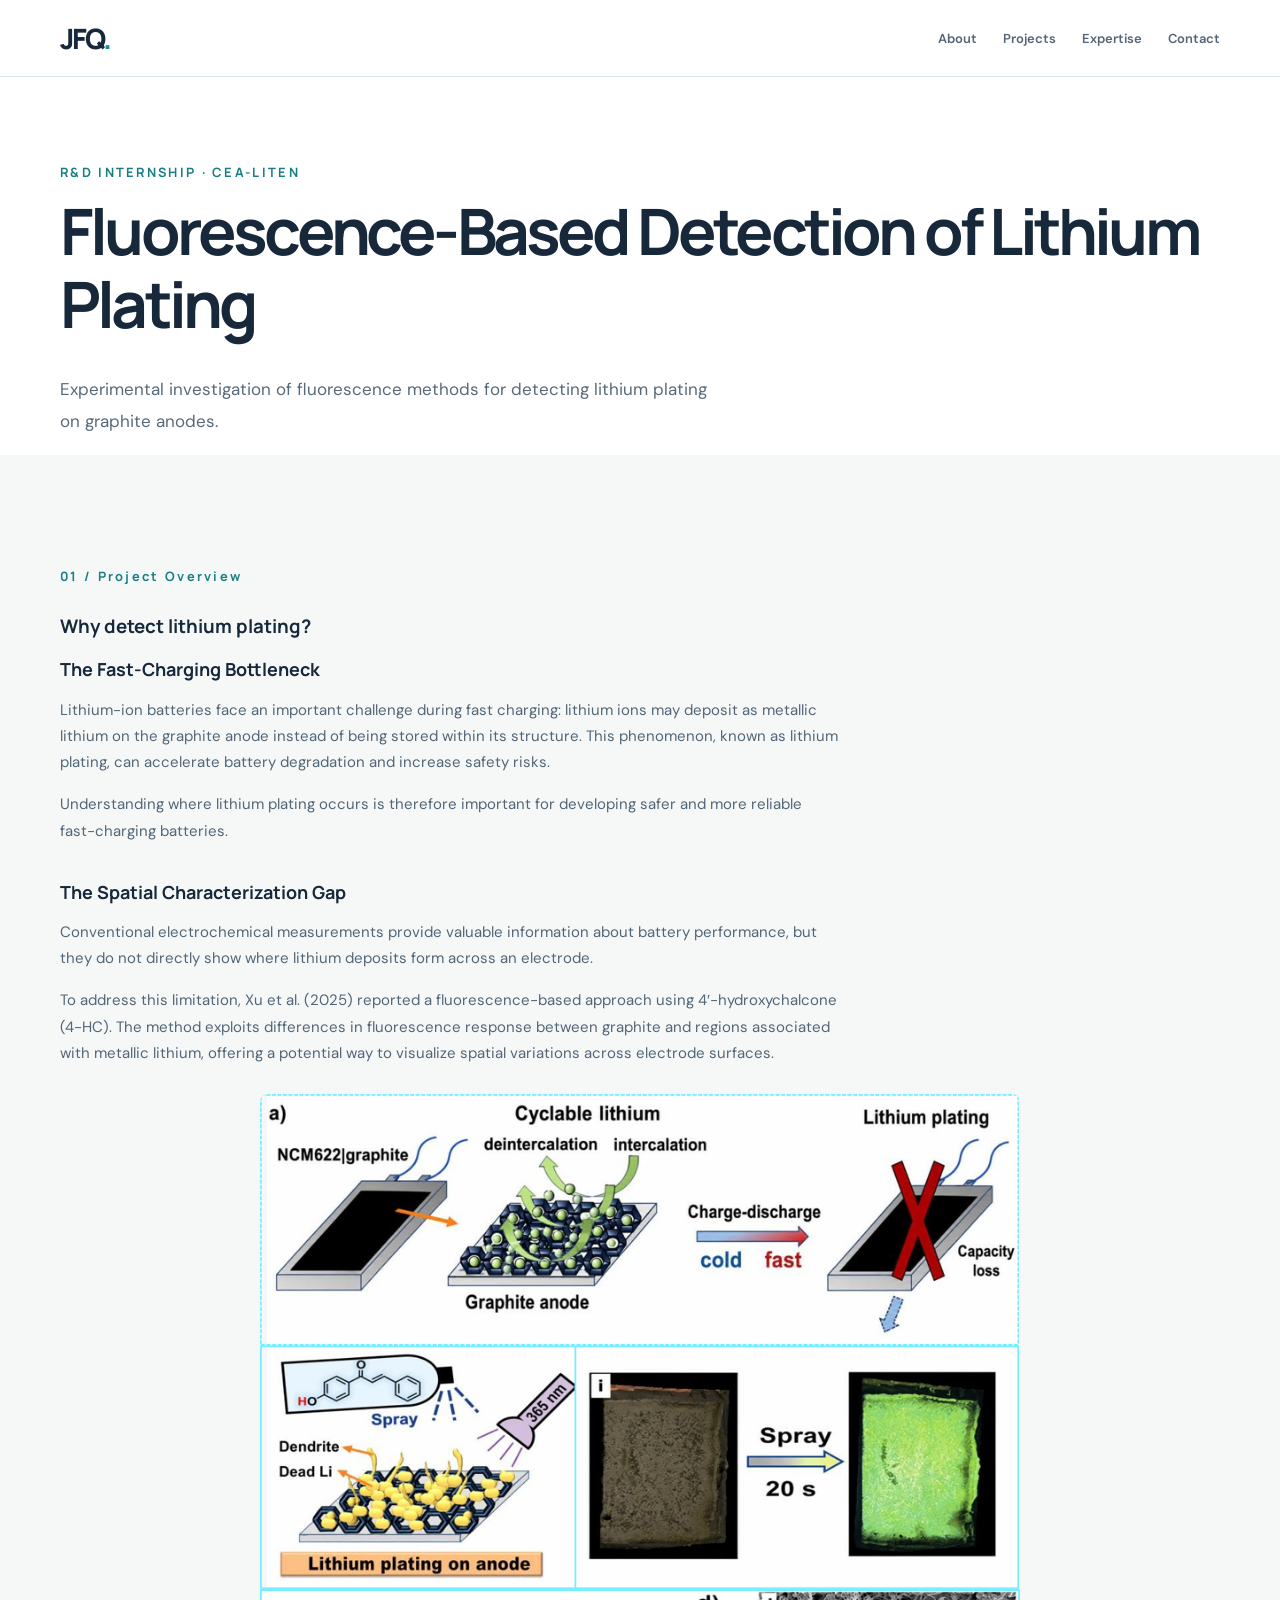
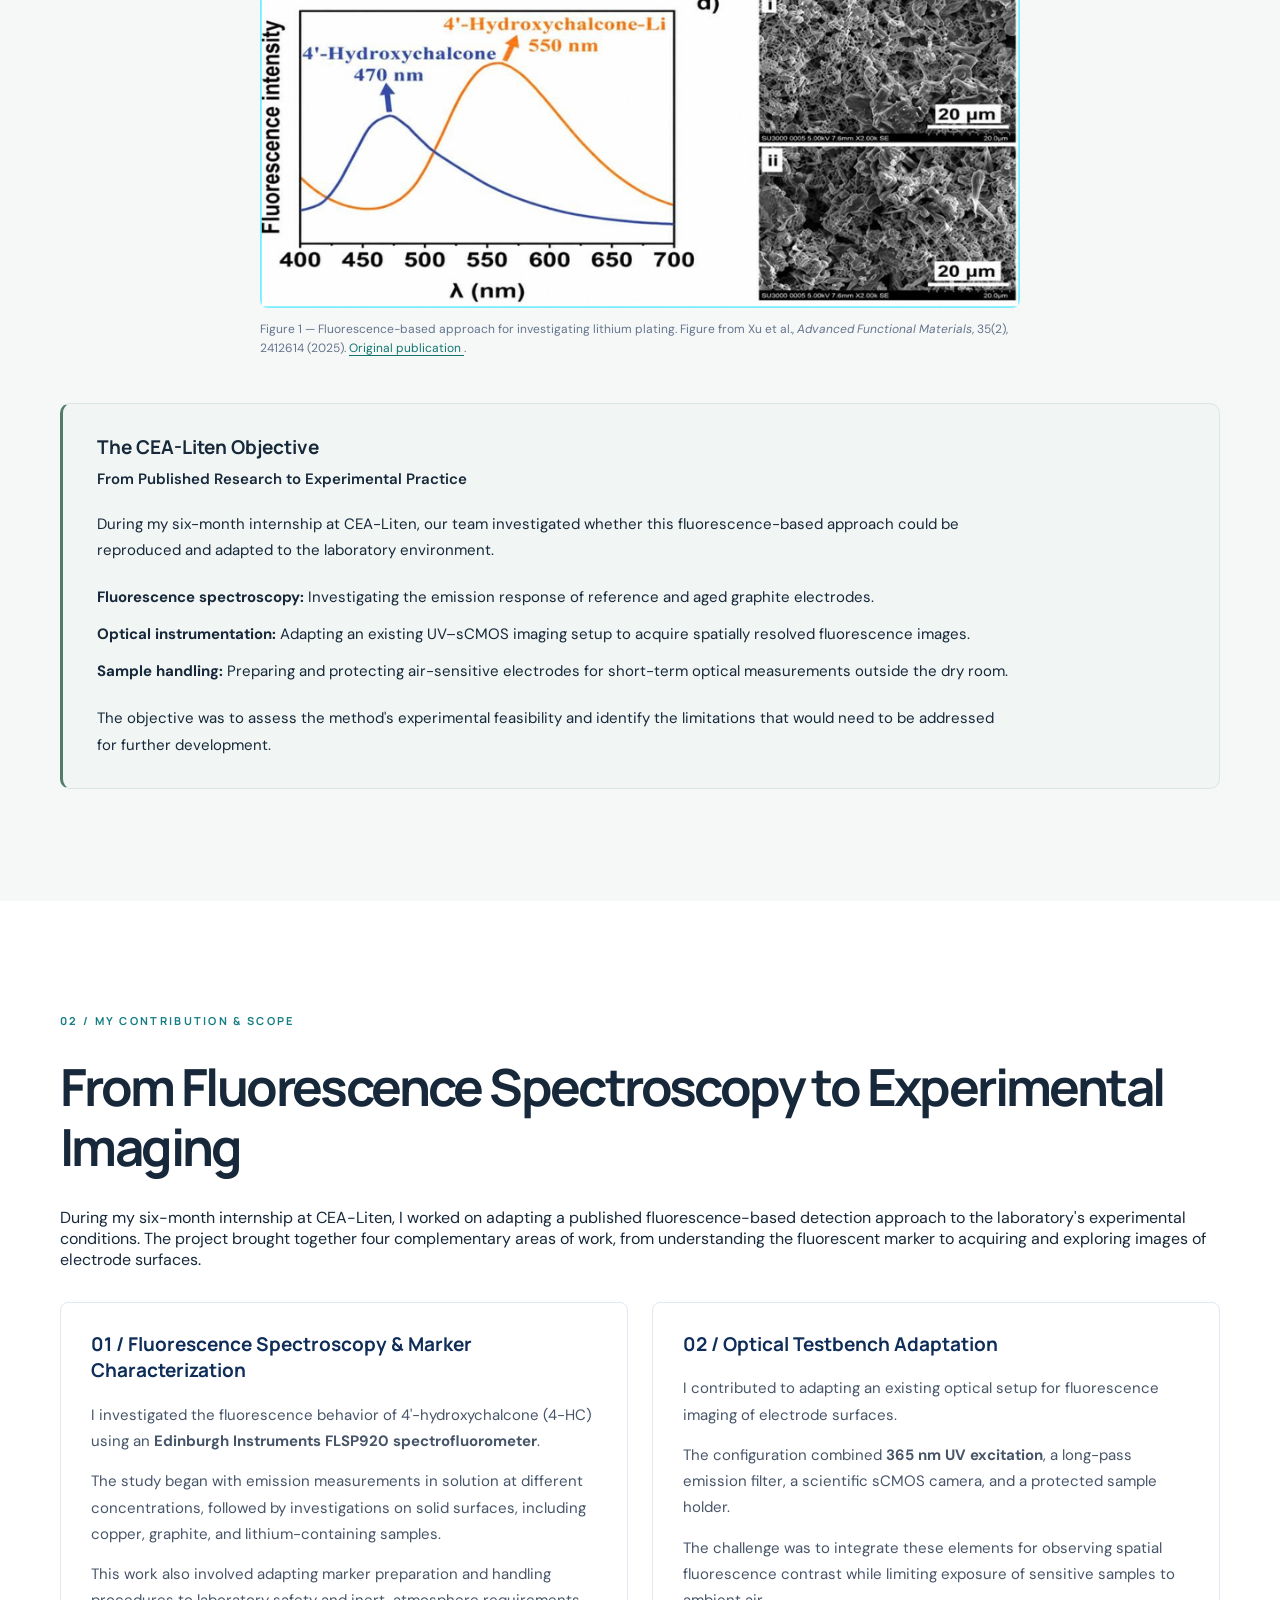
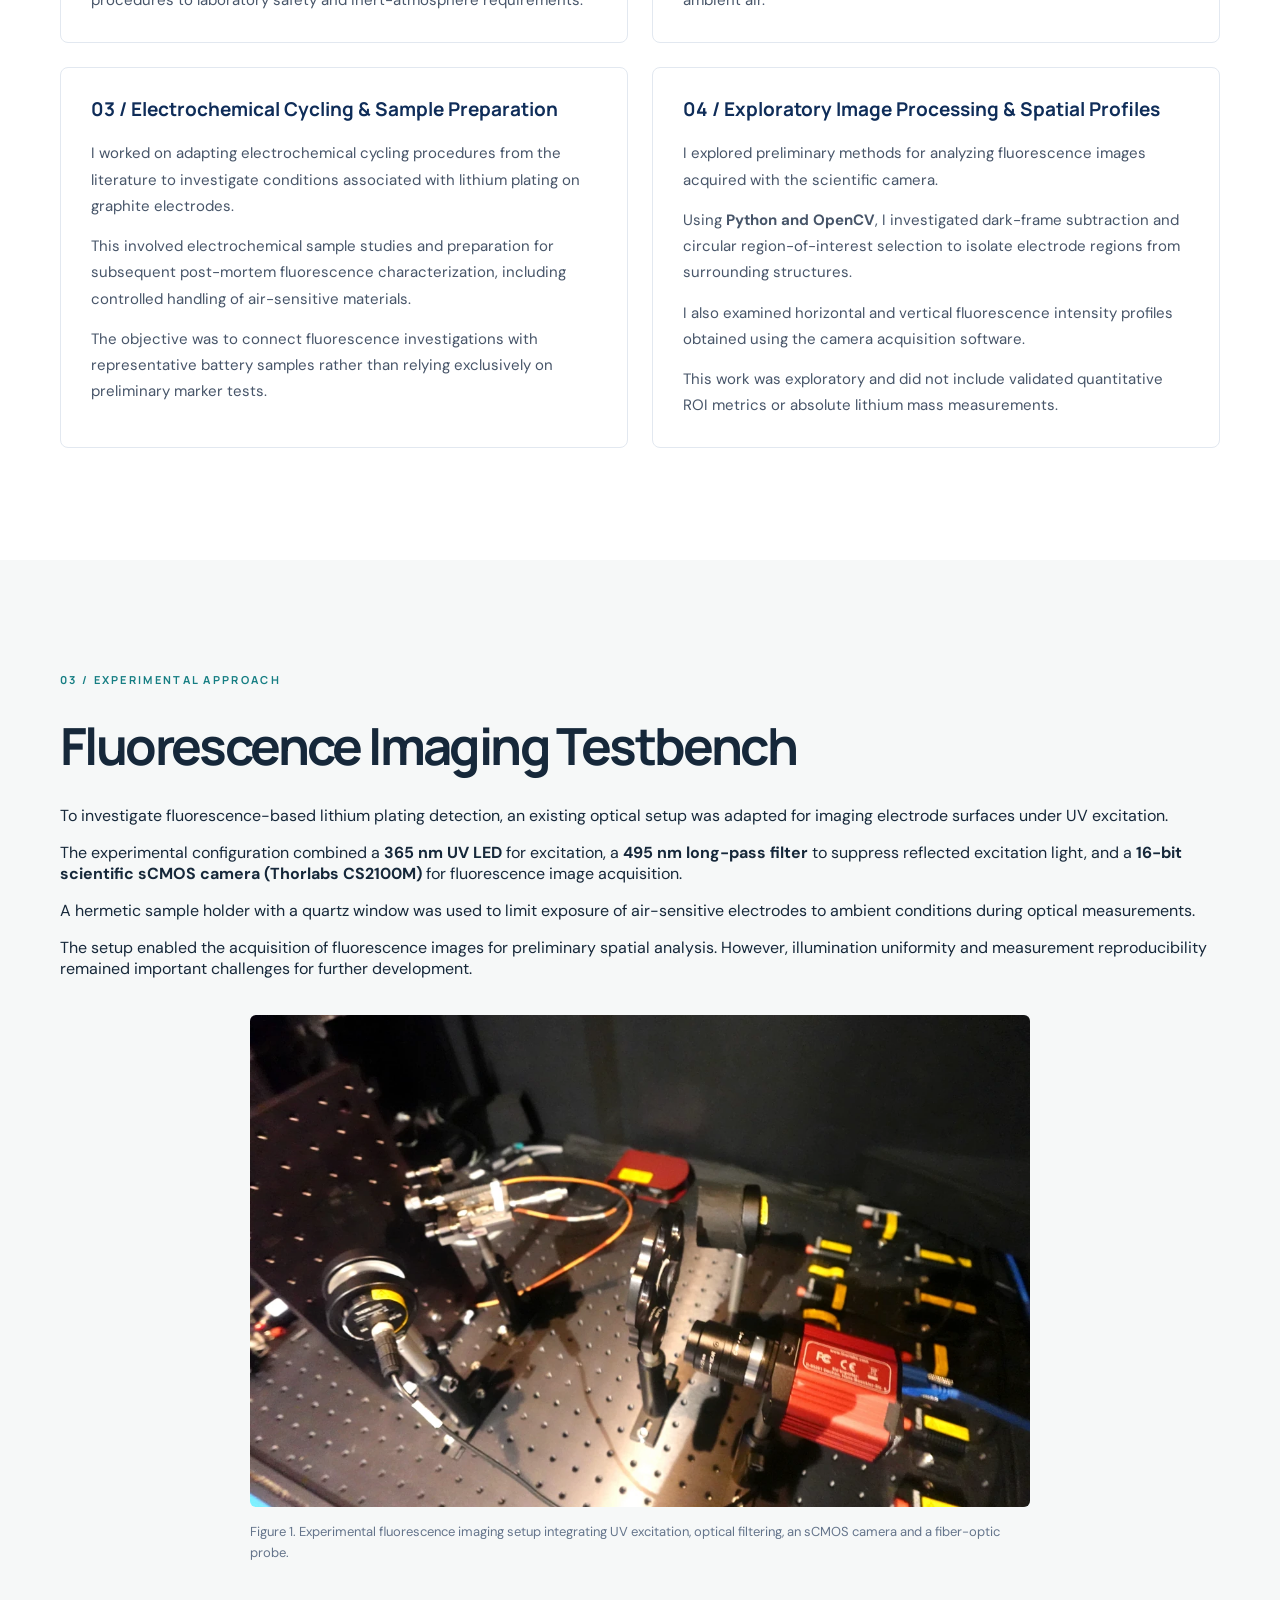
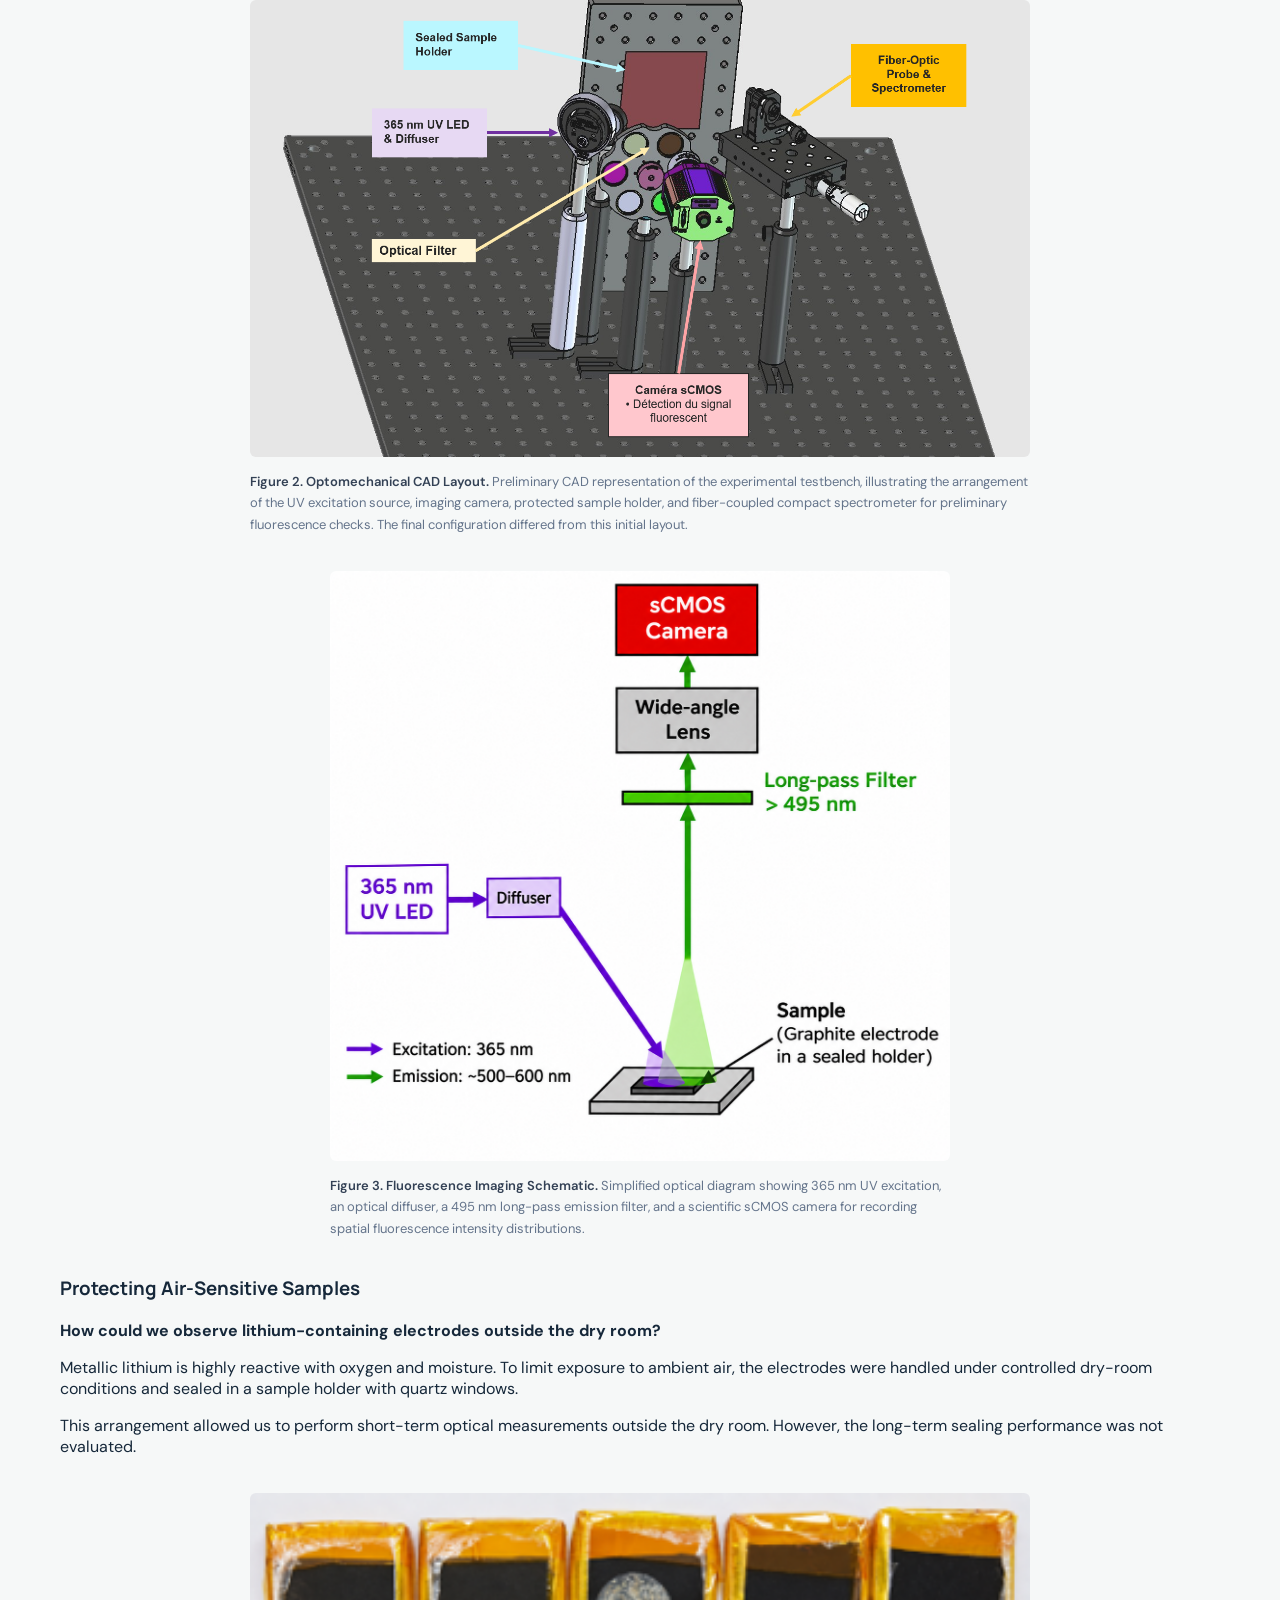
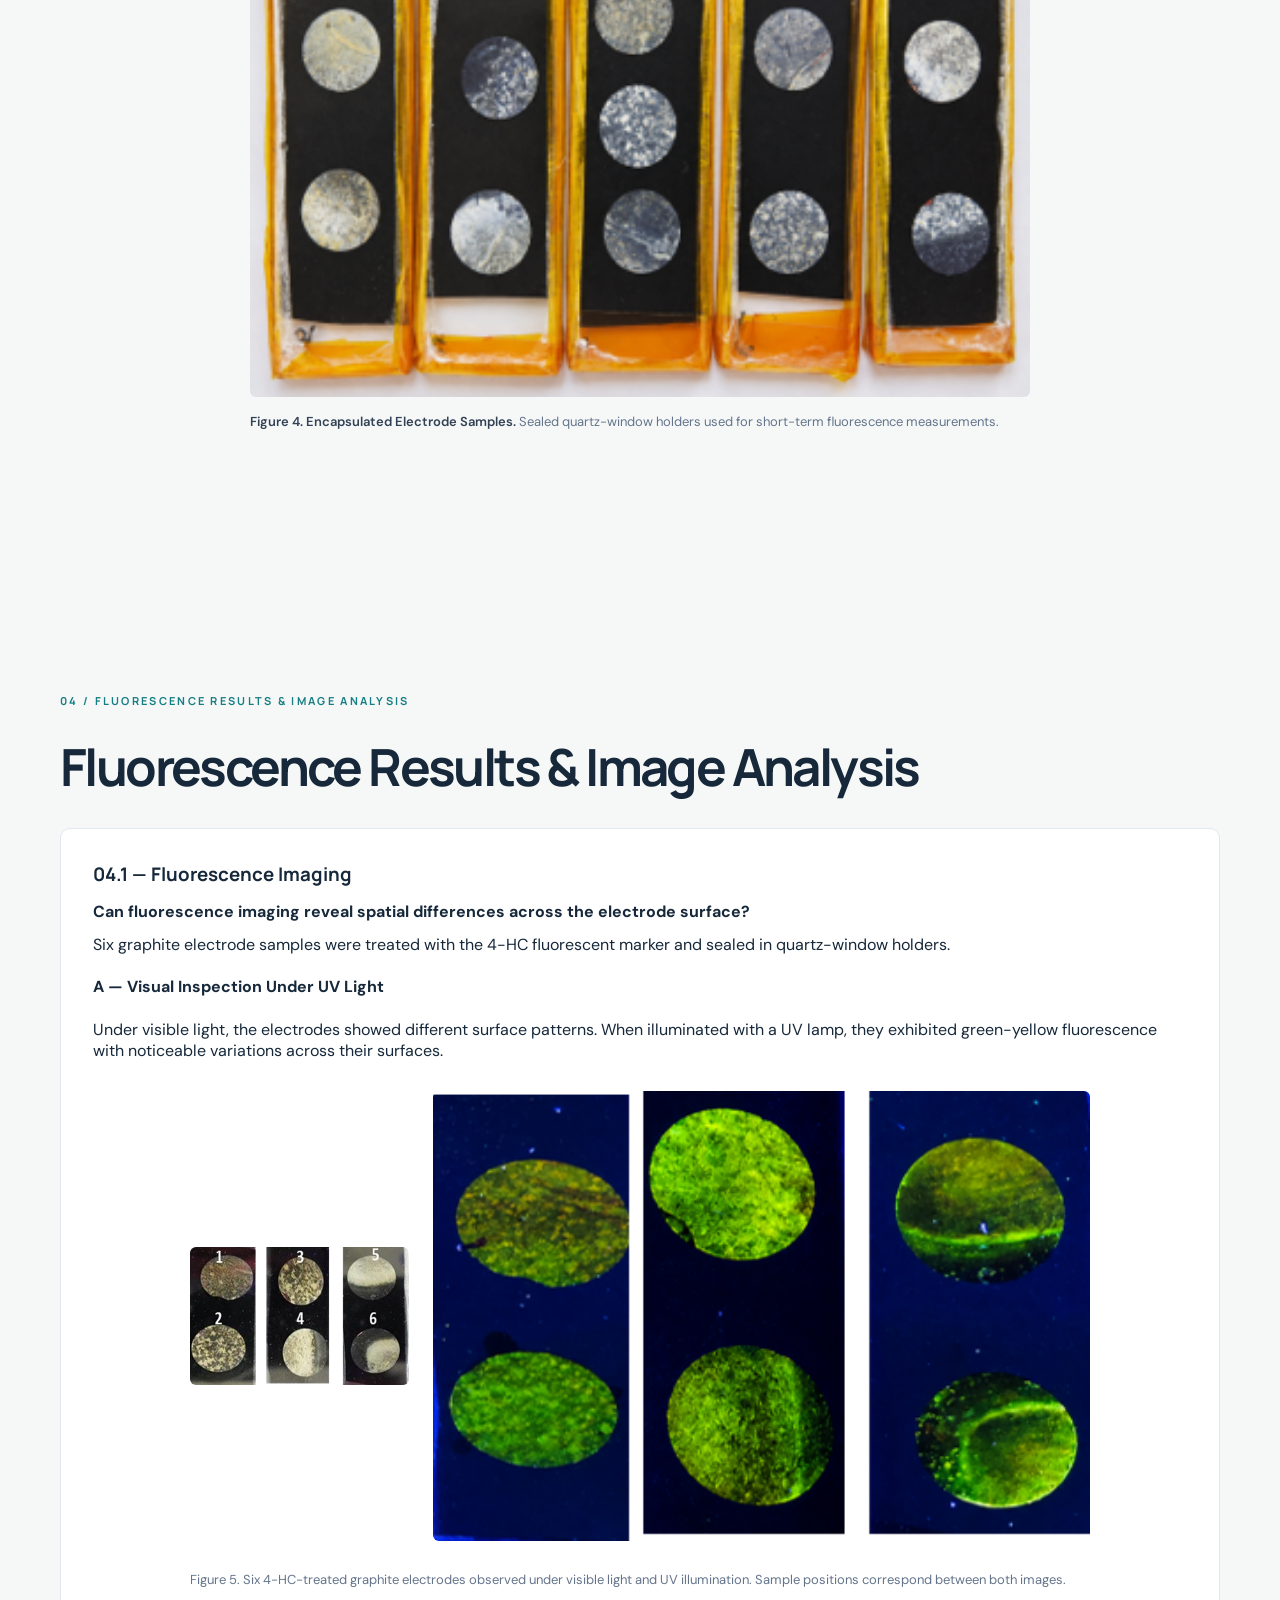
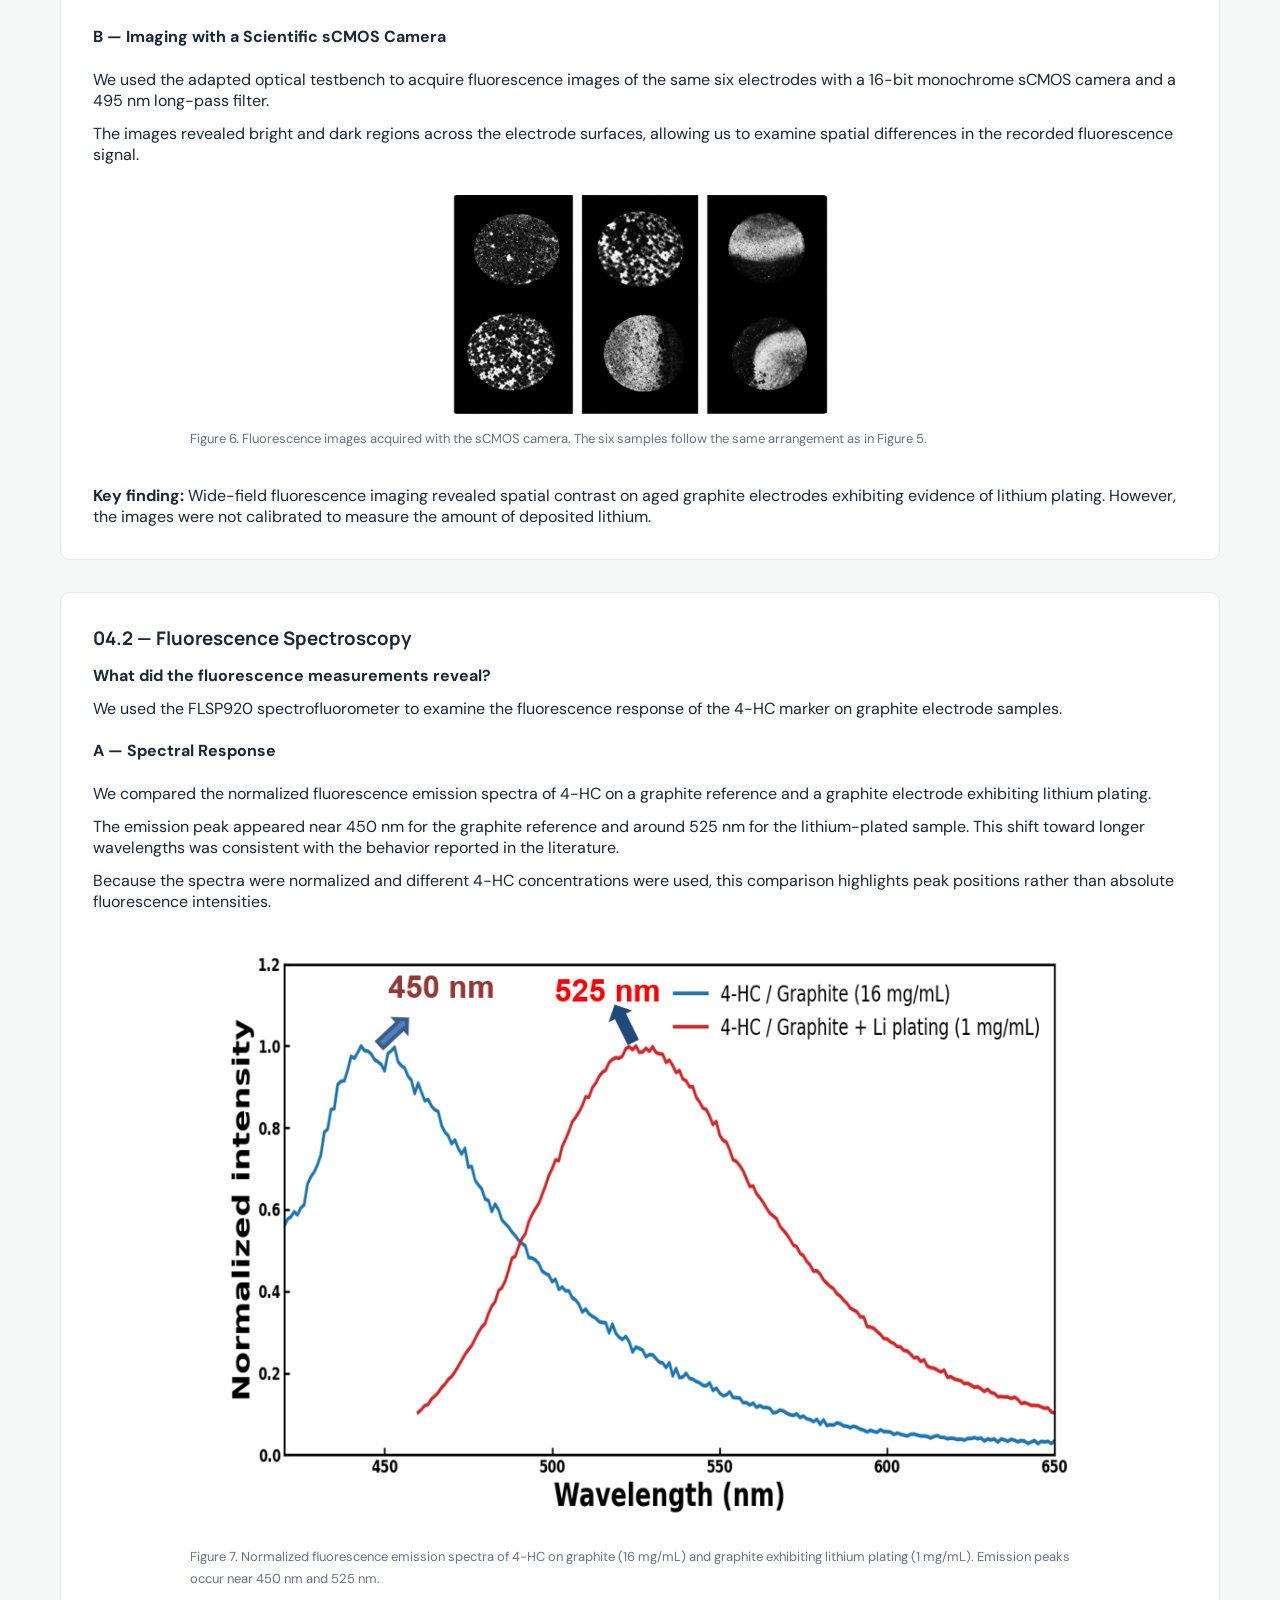
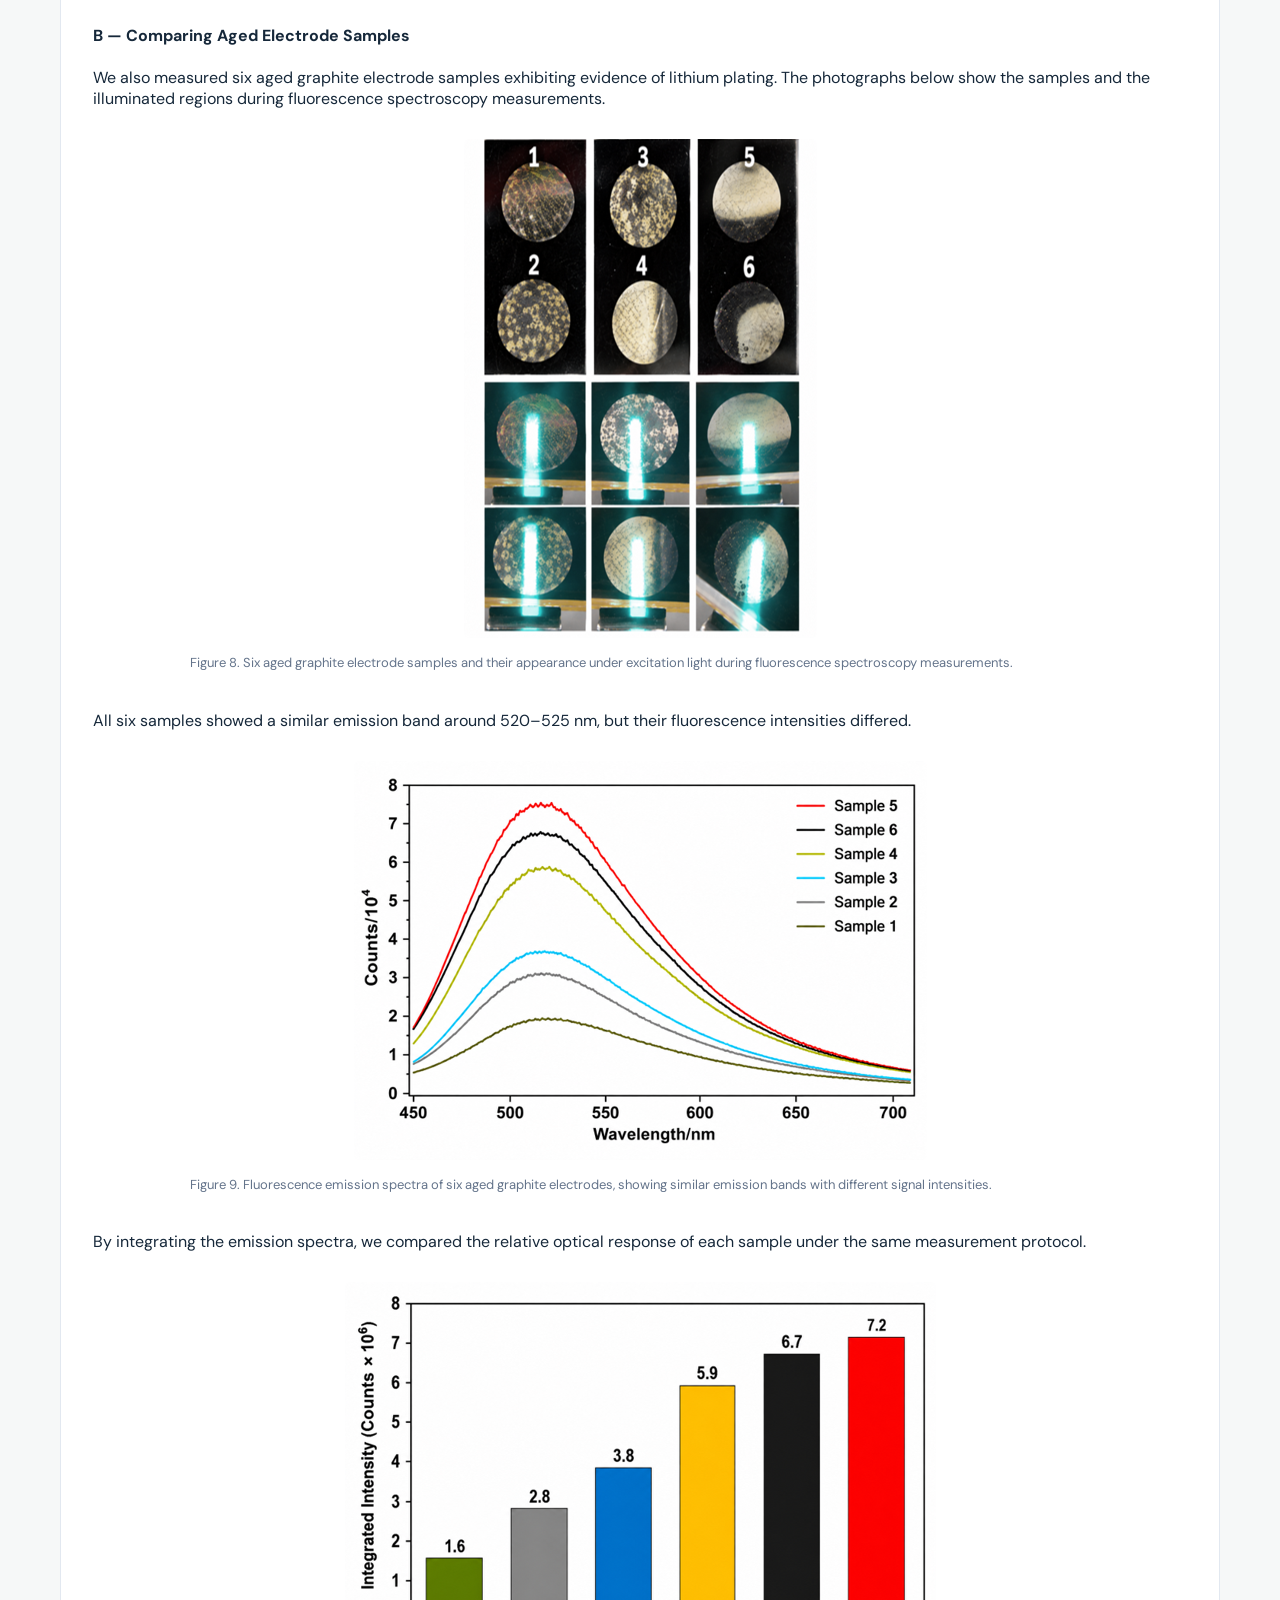
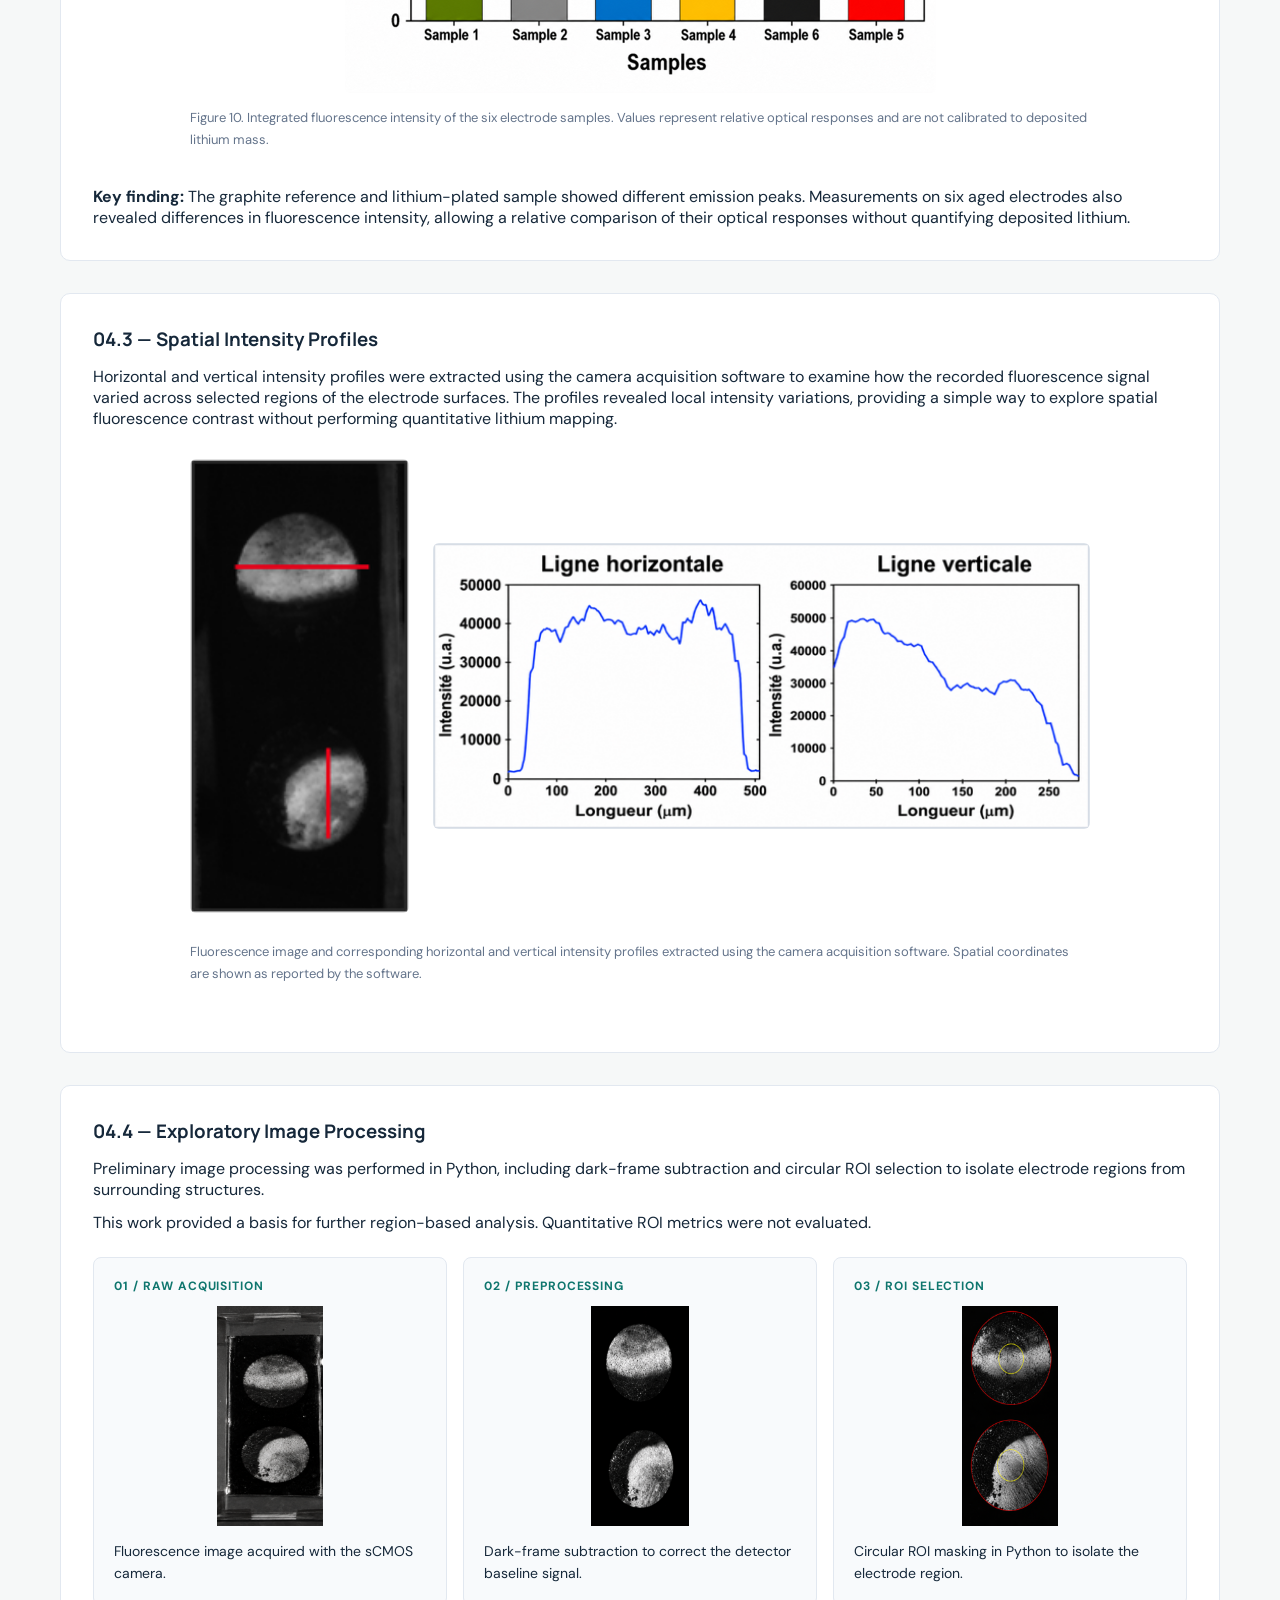
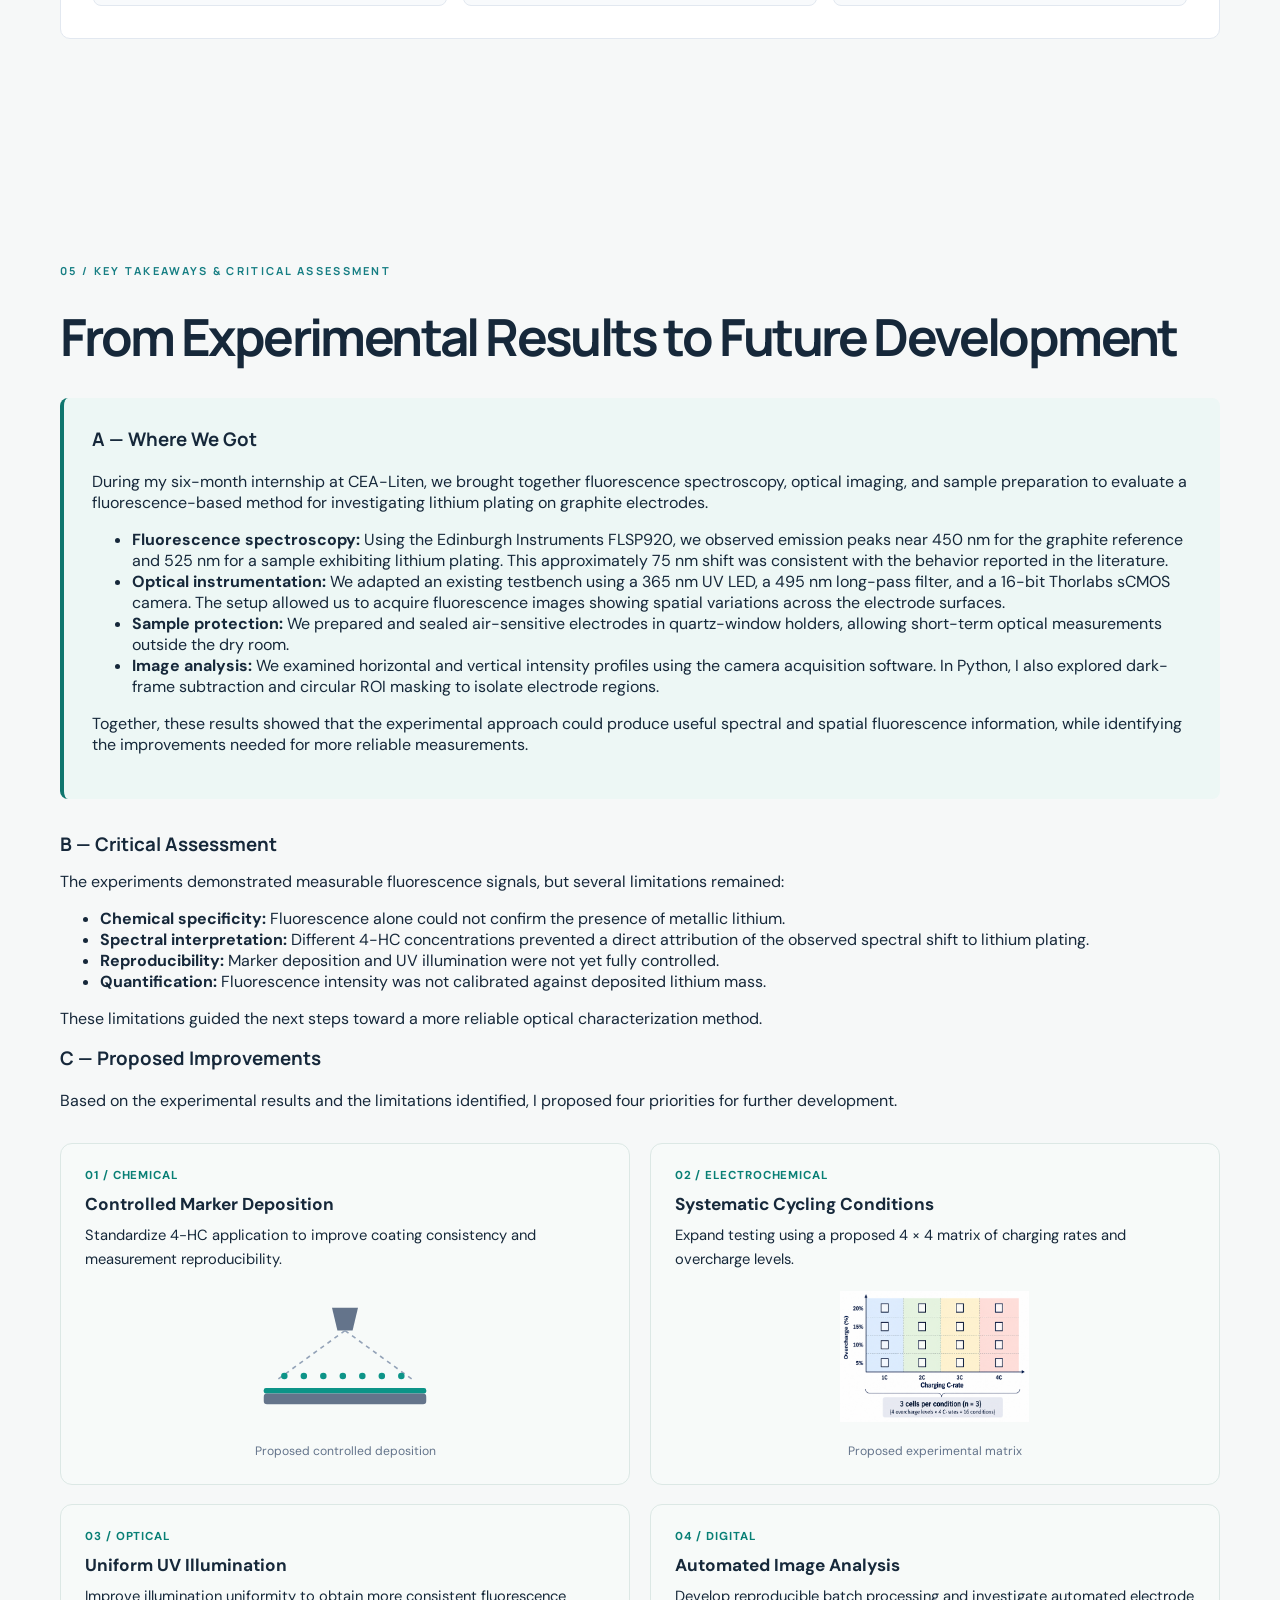
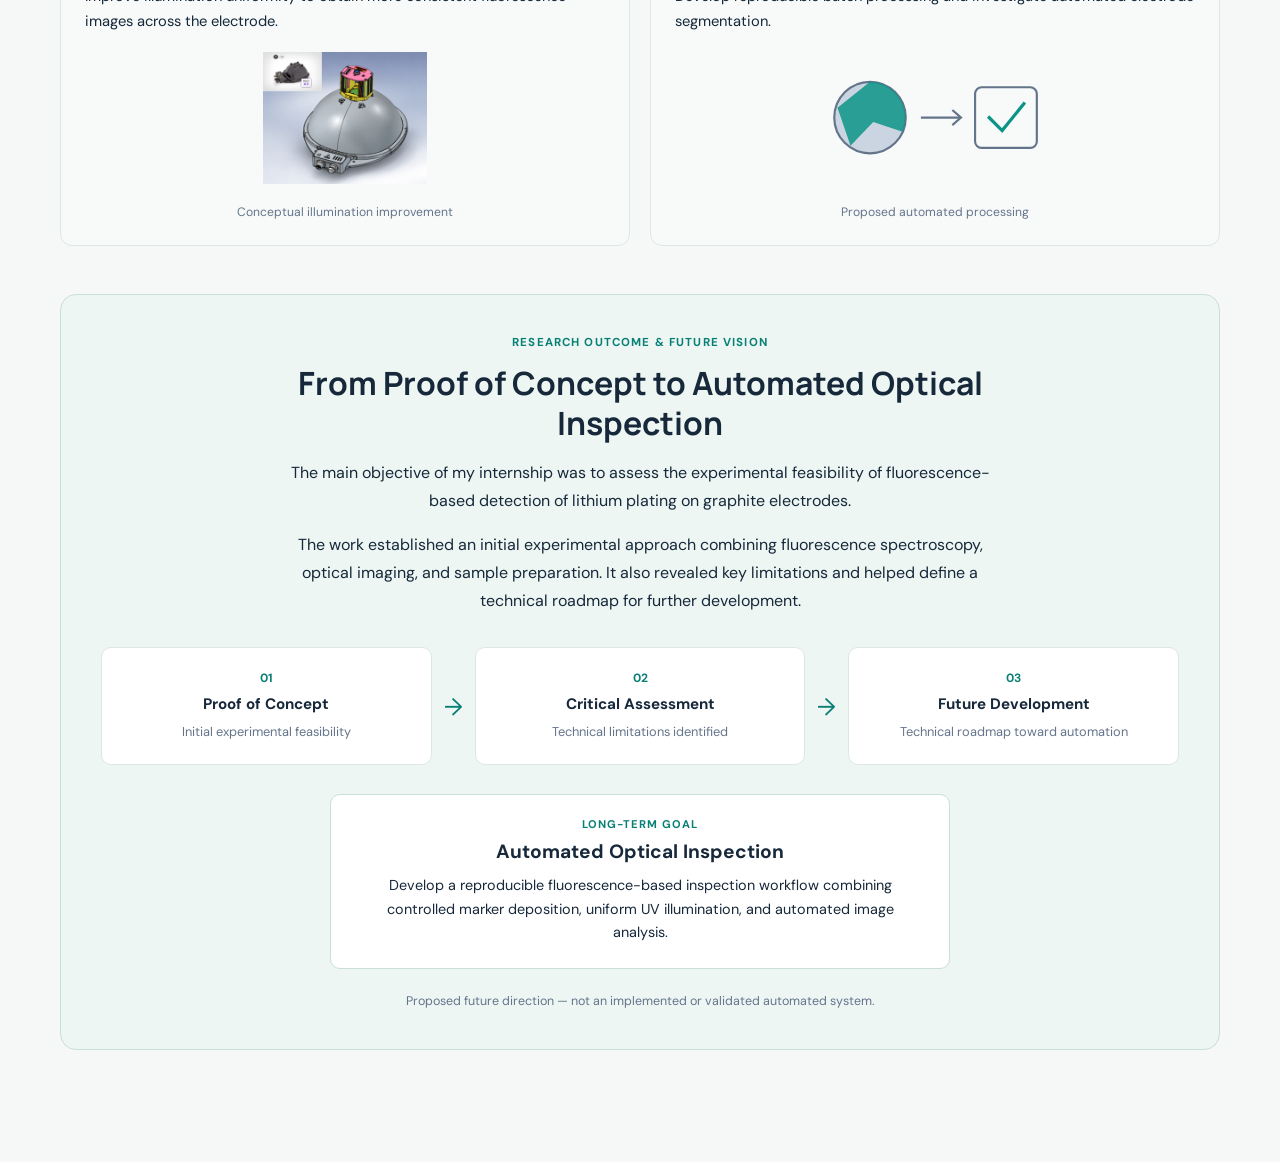
==== projects/cea-liten.html @ c55fd7bf "Add CEA-Liten research case study" ====
<!DOCTYPE html>
<html lang="en">

<head>
    <meta charset="UTF-8">
    <meta name="viewport" content="width=device-width, initial-scale=1.0">

    <title>CEA-Liten | Research Portfolio</title>

    <link rel="stylesheet" href="../assets/css/style.css">
    <link rel="stylesheet" href="../assets/css/cea-liten.css">
</head>

<body>

    <header class="nav">
        <div class="wrap navinner">

            <a class="brand" href="../index.html">
                JFQ<span class="branddot">.</span>
            </a>

            <nav aria-label="Primary navigation">
                <a href="../index.html#about">About</a>
                <a href="../index.html#projects">Projects</a>
                <a href="../index.html#skills">Expertise</a>
                <a href="../index.html#contact">Contact</a>
            </nav>

        </div>
    </header>

    <main>
        <section class="hero wrap">

            <div class="eyebrow">
                <h3>R&D INTERNSHIP · CEA-LITEN</h3>
            </div>

            <h1>
                Fluorescence-Based Detection
                of Lithium Plating
            </h1>

            <p class="lead">
                Experimental investigation of fluorescence
                methods for detecting lithium plating
                on graphite anodes.
            </p>

        </section>

        <!-- ==========================================
01 / PROJECT OVERVIEW
========================================== -->

        <section class="section light" id="overview">
            <div class="wrap">

                <div class="section-label">
                    <h3>01 / Project Overview</h3>
                </div>

                <h3>Why detect lithium plating?</h2>

                <!-- Block 01: Scientific problem -->

                <div class="overview-intro">
                    <h3>The Fast-Charging Bottleneck</h3>

                    <p>
                        Lithium-ion batteries face an important challenge
                        during fast charging: lithium ions may deposit as
                        metallic lithium on the graphite anode instead of
                        being stored within its structure. This phenomenon,
                        known as lithium plating, can accelerate battery
                        degradation and increase safety risks.
                    </p>

                    <p>
                        Understanding where lithium plating occurs is
                        therefore important for developing safer and more
                        reliable fast-charging batteries.
                    </p>
                </div>

                <!-- Block 02: Published optical approach -->

                <div class="overview-grid">

                    <div class="overview-content">
                        <h3>The Spatial Characterization Gap</h3>

                        <p>
                            Conventional electrochemical measurements
                            provide valuable information about battery
                            performance, but they do not directly show
                            where lithium deposits form across an electrode.
                        </p>

                        <p>
                            To address this limitation, Xu et al. (2025)
                            reported a fluorescence-based approach using
                            4′-hydroxychalcone (4-HC). The method exploits
                            differences in fluorescence response between
                            graphite and regions associated with metallic
                            lithium, offering a potential way to visualize
                            spatial variations across electrode surfaces.
                        </p>
                    </div>

                    <figure class="overview-figure">

                        <img src="../assets/images/cea-liten/literature-xu-2025.png"
                            alt="Published fluorescence-based approach for investigating lithium plating on graphite electrodes, Xu et al. (2025)."
                            loading="lazy">

                        <figcaption>
                            Figure 1 — Fluorescence-based approach for
                            investigating lithium plating.
                            Figure from Xu et al.,
                            <em>Advanced Functional Materials</em>,
                            35(2), 2412614 (2025).

                            <a href="https://doi.org/10.1002/adfm.202412614" target="_blank" rel="noopener noreferrer">
                                Original publication
                            </a>.
                        </figcaption>

                    </figure>

                </div>

                <!-- Block 03: Internship research objective -->

                <div class="overview-objective">

                    <h3>The CEA-Liten Objective</h3>

                    <h4>From Published Research to Experimental Practice</h4>

                    <p>
                        During my six-month internship at CEA-Liten,
                        our team investigated whether this
                        fluorescence-based approach could be
                        reproduced and adapted to the laboratory
                        environment.
                    </p>

                    <div class="overview-objective-list">

                        <p>
                            <strong>Fluorescence spectroscopy:</strong>
                            Investigating the emission response of
                            reference and aged graphite electrodes.
                        </p>

                        <p>
                            <strong>Optical instrumentation:</strong>
                            Adapting an existing UV–sCMOS imaging setup
                            to acquire spatially resolved fluorescence
                            images.
                        </p>

                        <p>
                            <strong>Sample handling:</strong>
                            Preparing and protecting air-sensitive
                            electrodes for short-term optical
                            measurements outside the dry room.
                        </p>

                    </div>

                    <p class="overview-objective-conclusion">
                        The objective was to assess the method's
                        experimental feasibility and identify the
                        limitations that would need to be addressed
                        for further development.
                    </p>

                </div>

            </div>
        </section>

        <!-- ==========================================
            02 / MY CONTRIBUTION & SCOPE
            ========================================== -->
        <section class="section" id="contribution">
            <div class="wrap">

                <div class="section-label">
                    02 / MY CONTRIBUTION & SCOPE
                </div>

                <h2>From Fluorescence Spectroscopy to Experimental Imaging</h2>

                <p>
                    During my six-month internship at CEA-Liten,
                    I worked on adapting a published fluorescence-based
                    detection approach to the laboratory's experimental
                    conditions. The project brought together four
                    complementary areas of work, from understanding
                    the fluorescent marker to acquiring and exploring
                    images of electrode surfaces.
                </p>

                <div class="contribution-grid">

                    <!-- Pillar 01 -->

                    <article class="contribution-card">
                        <h3>01 / Fluorescence Spectroscopy &amp; Marker Characterization</h3>

                        <p>
                            I investigated the fluorescence behavior
                            of 4'-hydroxychalcone (4-HC) using an
                            <strong>Edinburgh Instruments FLSP920
                                spectrofluorometer</strong>.
                        </p>

                        <p>
                            The study began with emission measurements
                            in solution at different concentrations,
                            followed by investigations on solid surfaces,
                            including copper, graphite, and
                            lithium-containing samples.
                        </p>

                        <p>
                            This work also involved adapting marker
                            preparation and handling procedures to
                            laboratory safety and inert-atmosphere
                            requirements.
                        </p>
                    </article>

                    <!-- Pillar 02 -->

                    <article class="contribution-card">
                        <h3>02 / Optical Testbench Adaptation</h3>

                        <p>
                            I contributed to adapting an existing
                            optical setup for fluorescence imaging
                            of electrode surfaces.
                        </p>

                        <p>
                            The configuration combined
                            <strong>365 nm UV excitation</strong>,
                            a long-pass emission filter, a scientific
                            sCMOS camera, and a protected sample holder.
                        </p>

                        <p>
                            The challenge was to integrate these
                            elements for observing spatial fluorescence
                            contrast while limiting exposure of
                            sensitive samples to ambient air.
                        </p>
                    </article>

                    <!-- Pillar 03 -->

                    <article class="contribution-card">
                        <h3>03 / Electrochemical Cycling &amp; Sample Preparation</h3>

                        <p>
                            I worked on adapting electrochemical
                            cycling procedures from the literature
                            to investigate conditions associated
                            with lithium plating on graphite electrodes.
                        </p>

                        <p>
                            This involved electrochemical sample
                            studies and preparation for subsequent
                            post-mortem fluorescence characterization,
                            including controlled handling of
                            air-sensitive materials.
                        </p>

                        <p>
                            The objective was to connect fluorescence
                            investigations with representative battery
                            samples rather than relying exclusively
                            on preliminary marker tests.
                        </p>
                    </article>

                    <!-- Pillar 04 -->

                    <article class="contribution-card">
                        <h3>04 / Exploratory Image Processing &amp; Spatial Profiles</h3>

                        <p>
                            I explored preliminary methods for
                            analyzing fluorescence images acquired
                            with the scientific camera.
                        </p>

                        <p>
                            Using <strong>Python and OpenCV</strong>,
                            I investigated dark-frame subtraction
                            and circular region-of-interest selection
                            to isolate electrode regions from
                            surrounding structures.
                        </p>

                        <p>
                            I also examined horizontal and vertical
                            fluorescence intensity profiles obtained
                            using the camera acquisition software.
                        </p>

                        <p>
                            This work was exploratory and did not
                            include validated quantitative ROI metrics
                            or absolute lithium mass measurements.
                        </p>
                    </article>

                </div>

            </div>
        </section>


        <section class="section light" id="approach">
            <div class="wrap">

                <div class="section-label">
                    03 / EXPERIMENTAL APPROACH
                </div>


                <h2>Fluorescence Imaging Testbench</h2>

                <p>
                    To investigate fluorescence-based lithium plating
                    detection, an existing optical setup was adapted
                    for imaging electrode surfaces under UV excitation.
                </p>

                <p>
                    The experimental configuration combined a
                    <strong>365 nm UV LED</strong> for excitation,
                    a <strong>495 nm long-pass filter</strong> to
                    suppress reflected excitation light, and a
                    <strong>16-bit scientific sCMOS camera
                        (Thorlabs CS2100M)</strong> for fluorescence
                    image acquisition.
                </p>

                <p>
                    A hermetic sample holder with a quartz window
                    was used to limit exposure of air-sensitive
                    electrodes to ambient conditions during
                    optical measurements.
                </p>

                <p>
                    The setup enabled the acquisition of fluorescence
                    images for preliminary spatial analysis.
                    However, illumination uniformity and measurement
                    reproducibility remained important challenges
                    for further development.
                </p>

                <figure class="project-figure">
                    <img src="../assets/images/cea-liten/cea-liten-optical-setup-v5.png" alt="Annotated photograph of the fluorescence imaging
                            setup with UV LED, sCMOS camera and fiber probe">

                    <figcaption>
                        Figure 1. Experimental fluorescence imaging setup
                        integrating UV excitation, optical filtering,
                        an sCMOS camera and a fiber-optic probe.
                    </figcaption>
                </figure>
                <!-- Figure 2: Preliminary optomechanical CAD -->

                <figure class="project-figure">

                    <img src="../assets/images/cea-liten/optomechanical-cad.png"
                        alt="Preliminary CAD layout of the fluorescence imaging testbench, showing the UV excitation source, scientific camera, sample holder, and fiber-optic collection system."
                        loading="lazy">

                    <figcaption>
                        <strong>Figure 2. Optomechanical CAD Layout.</strong>
                        Preliminary CAD representation of the experimental
                        testbench, illustrating the arrangement of the
                        UV excitation source, imaging camera, protected
                        sample holder, and fiber-coupled compact
                        spectrometer for preliminary fluorescence checks.
                        The final configuration differed from this
                        initial layout.
                    </figcaption>

                </figure>
                <!-- Figure 3: Fluorescence imaging schematic -->

                <figure class="project-figure">

                    <img src="../assets/images/cea-liten/fluorescence-schematic.png"
                        alt="Fluorescence imaging schematic showing 365 nm UV excitation, optical diffuser, 495 nm long-pass emission filter, lens, and scientific sCMOS camera."
                        loading="lazy">

                    <figcaption>
                        <strong>Figure 3. Fluorescence Imaging Schematic.</strong>
                        Simplified optical diagram showing 365 nm UV
                        excitation, an optical diffuser, a 495 nm
                        long-pass emission filter, and a scientific
                        sCMOS camera for recording spatial fluorescence
                        intensity distributions.
                    </figcaption>

                </figure>

                <!-- Sample protection -->

                <div class="sample-protection">

                    <h3>Protecting Air-Sensitive Samples</h3>

                    <p>
                        <strong>
                            How could we observe lithium-containing
                            electrodes outside the dry room?
                        </strong>
                    </p>

                    <p>
                        Metallic lithium is highly reactive with oxygen
                        and moisture. To limit exposure to ambient air,
                        the electrodes were handled under controlled
                        dry-room conditions and sealed in a sample
                        holder with quartz windows.
                    </p>

                    <p>
                        This arrangement allowed us to perform
                        short-term optical measurements outside
                        the dry room. However, the long-term
                        sealing performance was not evaluated.
                    </p>

                    <figure class="project-figure">
                        <img src="../assets/images/cea-liten/encapsulated-electrode-v2.png"
                            alt="Electrode protected inside a sealed sample holder with quartz windows." loading="lazy">

                        <figcaption>
                            <strong>Figure 4. Encapsulated Electrode Samples.</strong>
                            Sealed quartz-window holders used for
                            short-term fluorescence measurements.
                        </figcaption>
                    </figure>

                </div>
            </div>
        </section>
        <section class="section light" id="image-analysis">
            <div class="wrap">

                <div class="section-label">
                    04 / FLUORESCENCE RESULTS & IMAGE ANALYSIS
                </div>

                <h2>Fluorescence Results & Image Analysis</h2>

                <div class="analysis-block" id="fluorescence-imaging">

                    <h3>04.1 — Fluorescence Imaging</h3>
                    <p>
                        <strong>
                            Can fluorescence imaging reveal spatial differences
                            across the electrode surface?
                        </strong>
                    </p>

                    <p>
                        Six graphite electrode samples were treated with
                        the 4-HC fluorescent marker and sealed in
                        quartz-window holders.
                    </p>

                    <h4>A — Visual Inspection Under UV Light</h4>

                    <p>
                        Under visible light, the electrodes showed different
                        surface patterns. When illuminated with a UV lamp,
                        they exhibited green-yellow fluorescence with
                        noticeable variations across their surfaces.
                    </p>

                    <figure class="analysis-figure">

                        <div class="analysis-image-grid">

                            <img src="../assets/images/cea-liten/electrodes-visible.png"
                                alt="Six graphite electrodes observed under visible light">

                            <img src="../assets/images/cea-liten/electrodes-uv.png"
                                alt="The same six graphite electrodes showing fluorescence under UV illumination">

                        </div>

                        <figcaption>
                            Figure 5. Six 4-HC-treated graphite electrodes
                            observed under visible light and UV illumination.
                            Sample positions correspond between both images.
                        </figcaption>

                    </figure>

                    <h4>B — Imaging with a Scientific sCMOS Camera</h4>

                    <p>
                        We used the adapted optical testbench to acquire
                        fluorescence images of the same six electrodes
                        with a 16-bit monochrome sCMOS camera and
                        a 495 nm long-pass filter.
                    </p>

                    <p>
                        The images revealed bright and dark regions
                        across the electrode surfaces, allowing us
                        to examine spatial differences in the
                        recorded fluorescence signal.
                    </p>

                    <figure class="analysis-figure">

                        <img src="../assets/images/cea-liten/electrodes-scmos.png"
                            alt="Monochrome sCMOS fluorescence images of six graphite electrode samples">

                        <figcaption>
                            Figure 6. Fluorescence images acquired with
                            the sCMOS camera. The six samples follow
                            the same arrangement as in Figure 5.
                        </figcaption>

                    </figure>

                    <p>
                        <strong>Key finding:</strong>
                        Wide-field fluorescence imaging revealed
                        spatial contrast on aged graphite electrodes
                        exhibiting evidence of lithium plating.
                        However, the images were not calibrated
                        to measure the amount of deposited lithium.
                    </p>

                </div>
                <div class="analysis-block" id="fluorescence-spectroscopy">
                    <h3>04.2 — Fluorescence Spectroscopy</h3>

                    <p>
                        <strong>
                            What did the fluorescence measurements reveal?
                        </strong>
                    </p>

                    <p>
                        We used the FLSP920 spectrofluorometer to examine
                        the fluorescence response of the 4-HC marker
                        on graphite electrode samples.
                    </p>

                    <h4>A — Spectral Response</h4>

                    <p>
                        We compared the normalized fluorescence emission
                        spectra of 4-HC on a graphite reference and
                        a graphite electrode exhibiting lithium plating.
                    </p>

                    <p>
                        The emission peak appeared near 450 nm for
                        the graphite reference and around 525 nm
                        for the lithium-plated sample.
                        This shift toward longer wavelengths was
                        consistent with the behavior reported
                        in the literature.
                    </p>

                    <p>
                        Because the spectra were normalized and different
                        4-HC concentrations were used, this comparison
                        highlights peak positions rather than absolute
                        fluorescence intensities.
                    </p>

                    <figure class="analysis-figure">

                        <img src="../assets/images/cea-liten/spectral-response.png"
                            alt="Normalized fluorescence spectra showing emission peaks near 450 nm for graphite and 525 nm for lithium-plated graphite">

                        <figcaption>
                            Figure 7. Normalized fluorescence emission spectra
                            of 4-HC on graphite (16 mg/mL) and graphite
                            exhibiting lithium plating (1 mg/mL).
                            Emission peaks occur near 450 nm and 525 nm.
                        </figcaption>

                    </figure>

                    <h4>B — Comparing Aged Electrode Samples</h4>

                    <p>
                        We also measured six aged graphite electrode
                        samples exhibiting evidence of lithium plating.
                        The photographs below show the samples and
                        the illuminated regions during fluorescence
                        spectroscopy measurements.
                    </p>

                    <figure class="analysis-figure">

                        <img src="../assets/images/cea-liten/spectroscopy-samples.png"
                            alt="Six aged graphite electrodes and their appearance under the excitation light during fluorescence spectroscopy">

                        <figcaption>
                            Figure 8. Six aged graphite electrode samples
                            and their appearance under excitation light
                            during fluorescence spectroscopy measurements.
                        </figcaption>

                    </figure>

                    <p>
                        All six samples showed a similar emission band
                        around 520–525 nm, but their fluorescence
                        intensities differed.
                    </p>

                    <figure class="analysis-figure">

                        <img src="../assets/images/cea-liten/six-emission-spectra.png"
                            alt="Fluorescence emission spectra of six aged graphite electrodes with different signal intensities">

                        <figcaption>
                            Figure 9. Fluorescence emission spectra
                            of six aged graphite electrodes, showing
                            similar emission bands with different
                            signal intensities.
                        </figcaption>

                    </figure>

                    <p>
                        By integrating the emission spectra,
                        we compared the relative optical response
                        of each sample under the same measurement
                        protocol.
                    </p>

                    <figure class="analysis-figure">

                        <img src="../assets/images/cea-liten/integrated-fluorescence.png"
                            alt="Bar chart comparing integrated fluorescence intensity across six aged graphite electrode samples">

                        <figcaption>
                            Figure 10. Integrated fluorescence intensity
                            of the six electrode samples.
                            Values represent relative optical responses
                            and are not calibrated to deposited lithium mass.
                        </figcaption>

                    </figure>

                    <p>
                        <strong>Key finding:</strong>
                        The graphite reference and lithium-plated sample
                        showed different emission peaks. Measurements
                        on six aged electrodes also revealed differences
                        in fluorescence intensity, allowing a relative
                        comparison of their optical responses without
                        quantifying deposited lithium.
                    </p>

                </div>



                <div class="analysis-block" id="spatial-intensity-profiles">

                    <h3>04.3 — Spatial Intensity Profiles</h3>
                    <p>
                        Horizontal and vertical intensity profiles were extracted using the camera acquisition software
                        to examine how the recorded fluorescence signal varied across selected regions of the electrode
                        surfaces.

                        The profiles revealed local intensity variations, providing a simple way to explore spatial
                        fluorescence contrast without performing quantitative lithium mapping.
                    </p>


                    <figure class="analysis-figure">

                        <div class="analysis-image-grid">

                            <img src="../assets/images/cea-liten/spatial-intensity-profiles.png" alt="Fluorescence image showing horizontal and vertical
                                    line selections">

                            <img src="../assets/images/cea-liten/intensity-profile-plots.png" alt="Horizontal and vertical fluorescence
                                    intensity profiles">

                        </div>

                        <figcaption>
                            Fluorescence image and corresponding horizontal
                            and vertical intensity profiles extracted using
                            the camera acquisition software.
                            Spatial coordinates are shown as reported by
                            the software.
                        </figcaption>

                    </figure>

                </div>

                <div class="analysis-block" id="exploratory-image-processing">
                    <h3>04.4 — Exploratory Image Processing</h3>

                    <p>
                        Preliminary image processing was performed
                        in Python, including dark-frame subtraction
                        and circular ROI selection to isolate
                        electrode regions from surrounding structures.
                    </p>

                    <p>
                        This work provided a basis for further
                        region-based analysis. Quantitative ROI
                        metrics were not evaluated.
                    </p>

                    <div class="roi-steps">

                        <div class="roi-step">
                            <span>01 / RAW ACQUISITION</span>

                            <img src="../assets/images/cea-liten/raw-fluorescence.png"
                                alt="Raw fluorescence image acquired with the sCMOS camera">

                            <p>
                                Fluorescence image acquired
                                with the sCMOS camera.
                            </p>
                        </div>

                        <div class="roi-step">
                            <span>02 / PREPROCESSING</span>

                            <img src="../assets/images/cea-liten/dark-correction.png"
                                alt="Fluorescence image after dark-frame correction">

                            <p>
                                Dark-frame subtraction to correct
                                the detector baseline signal.
                            </p>
                        </div>

                        <div class="roi-step">
                            <span>03 / ROI SELECTION</span>

                            <img src="../assets/images/cea-liten/circular-roi.png"
                                alt="Circular region of interest selected on the fluorescence image">

                            <p>
                                Circular ROI masking in Python
                                to isolate the electrode region.
                            </p>
                        </div>

                    </div>
                </div>

            </div>
            </div>
        </section>


        <!-- ==========================================
     05 / KEY TAKEAWAYS & CRITICAL ASSESSMENT
     ========================================== -->
        <section class="section light" id="key-takeaways">
            <div class="wrap">

                <p class="section-label">
                    05 / KEY TAKEAWAYS & CRITICAL ASSESSMENT
                </p>

                <h2>From Experimental Results to Future Development</h2>

                <!-- A / Experimental achievements -->
                <div class="takeaways-outcome">
                    <h3>A — Where We Got</h3>

                    <p>
                        During my six-month internship at CEA-Liten, we
                        brought together fluorescence spectroscopy,
                        optical imaging, and sample preparation to
                        evaluate a fluorescence-based method for
                        investigating lithium plating on graphite electrodes.
                    </p>

                    <ul>
                        <li>
                            <strong>Fluorescence spectroscopy:</strong>
                            Using the Edinburgh Instruments FLSP920, we
                            observed emission peaks near 450 nm for the
                            graphite reference and 525 nm for a sample
                            exhibiting lithium plating. This approximately
                            75 nm shift was consistent with the behavior
                            reported in the literature.
                        </li>

                        <li>
                            <strong>Optical instrumentation:</strong>
                            We adapted an existing testbench using a
                            365 nm UV LED, a 495 nm long-pass filter,
                            and a 16-bit Thorlabs sCMOS camera.
                            The setup allowed us to acquire fluorescence
                            images showing spatial variations across
                            the electrode surfaces.
                        </li>

                        <li>
                            <strong>Sample protection:</strong>
                            We prepared and sealed air-sensitive electrodes
                            in quartz-window holders, allowing short-term
                            optical measurements outside the dry room.
                        </li>

                        <li>
                            <strong>Image analysis:</strong>
                            We examined horizontal and vertical intensity
                            profiles using the camera acquisition software.
                            In Python, I also explored dark-frame subtraction
                            and circular ROI masking to isolate electrode regions.
                        </li>
                    </ul>

                    <p>
                        Together, these results showed that the experimental
                        approach could produce useful spectral and spatial
                        fluorescence information, while identifying the
                        improvements needed for more reliable measurements.
                    </p>
                </div>

                <!-- B / Critical assessment -->
                <div class="takeaways-assessment">
                    <h3>B — Critical Assessment</h3>

                    <p>
                        The experiments demonstrated measurable fluorescence
                        signals, but several limitations remained:
                    </p>

                    <ul>
                        <li>
                            <strong>Chemical specificity:</strong>
                            Fluorescence alone could not confirm the
                            presence of metallic lithium.
                        </li>

                        <li>
                            <strong>Spectral interpretation:</strong>
                            Different 4-HC concentrations prevented
                            a direct attribution of the observed
                            spectral shift to lithium plating.
                        </li>

                        <li>
                            <strong>Reproducibility:</strong>
                            Marker deposition and UV illumination
                            were not yet fully controlled.
                        </li>

                        <li>
                            <strong>Quantification:</strong>
                            Fluorescence intensity was not calibrated
                            against deposited lithium mass.
                        </li>
                    </ul>

                    <p>
                        These limitations guided the next steps toward
                        a more reliable optical characterization method.
                    </p>
                </div>

                <!-- C / Proposed roadmap -->

                <!-- C / Proposed Improvements -->
                <div class="takeaway-block takeaway-roadmap">

                    <h3>C — Proposed Improvements</h3>

                    <p>
                        Based on the experimental results and the limitations identified,
                        I proposed four priorities for further development.
                    </p>

                    <div class="improvement-grid">

                        <!-- Chemical -->
                        <article class="improvement-card">
                            <span class="improvement-number">01 / CHEMICAL</span>
                            <h4>Controlled Marker Deposition</h4>

                            <p>
                                Standardize 4-HC application to improve coating
                                consistency and measurement reproducibility.
                            </p>

                            <div class="improvement-visual chemical-visual" role="img"
                                aria-label="Conceptual diagram of uniform marker deposition">
                                <svg viewBox="0 0 240 110" aria-hidden="true">
                                    <path d="M108 10 H132 L127 31 H113 Z" fill="#64748b" />

                                    <path d="M120 31 L58 76 M120 31 L182 76" fill="none" stroke="#94a3b8"
                                        stroke-width="1.5" stroke-dasharray="4 4" />

                                    <g fill="#0d9488">
                                        <circle cx="64" cy="73" r="3" />
                                        <circle cx="82" cy="73" r="3" />
                                        <circle cx="100" cy="73" r="3" />
                                        <circle cx="118" cy="73" r="3" />
                                        <circle cx="136" cy="73" r="3" />
                                        <circle cx="154" cy="73" r="3" />
                                        <circle cx="172" cy="73" r="3" />
                                    </g>

                                    <rect x="45" y="84" width="150" height="5" rx="2" fill="#0d9488" />
                                    <rect x="45" y="89" width="150" height="10" rx="3" fill="#64748b" />
                                </svg>
                            </div>

                            <span class="improvement-caption">
                                Proposed controlled deposition
                            </span>
                        </article>

                        <!-- Electrochemical -->
                        <article class="improvement-card">
                            <span class="improvement-number">02 / ELECTROCHEMICAL</span>
                            <h4>Systematic Cycling Conditions</h4>

                            <p>
                                Expand testing using a proposed 4 × 4 matrix
                                of charging rates and overcharge levels.
                            </p>

                            <div class="improvement-visual">
                                <img src="../assets/images/cea-liten/cycling-matrix.png"
                                    alt="Proposed 4 by 4 electrochemical cycling matrix comparing charging rates and overcharge levels"
                                    loading="lazy">
                            </div>

                            <span class="improvement-caption">
                                Proposed experimental matrix
                            </span>
                        </article>

                        <!-- Optical -->
                        <article class="improvement-card">
                            <span class="improvement-number">03 / OPTICAL</span>
                            <h4>Uniform UV Illumination</h4>

                            <p>
                                Improve illumination uniformity to obtain more
                                consistent fluorescence images across the electrode.
                            </p>

                            <div class="improvement-visual">
                                <img src="../assets/images/cea-liten/dome-illumination.png"
                                    alt="Conceptual dome illumination system proposed for more uniform UV excitation"
                                    loading="lazy">
                            </div>

                            <span class="improvement-caption">
                                Conceptual illumination improvement
                            </span>
                        </article>

                        <!-- Digital -->
                        <article class="improvement-card">
                            <span class="improvement-number">04 / DIGITAL</span>
                            <h4>Automated Image Analysis</h4>

                            <p>
                                Develop reproducible batch processing and
                                investigate automated electrode segmentation.
                            </p>

                            <div class="improvement-visual digital-visual" role="img"
                                aria-label="Conceptual image segmentation and automated analysis workflow">
                                <svg viewBox="0 0 240 110" aria-hidden="true">

                                    <circle cx="60" cy="55" r="33" fill="#cbd5e1" stroke="#64748b" stroke-width="2" />

                                    <path d="M60 22 A33 33 0 0 1 90 68
                             L63 59 L42 81 L30 46 Z" fill="#0d9488" opacity="0.85" />

                                    <path d="M107 55 H143" stroke="#64748b" stroke-width="2" />

                                    <path d="M136 48 L144 55 L136 62" fill="none" stroke="#64748b" stroke-width="2" />

                                    <rect x="157" y="27" width="57" height="56" rx="6" fill="none" stroke="#64748b"
                                        stroke-width="2" />

                                    <path d="M169 54 L182 67 L203 41" fill="none" stroke="#0d9488" stroke-width="3" />
                                </svg>
                            </div>

                            <span class="improvement-caption">
                                Proposed automated processing
                            </span>
                        </article>

                    </div>

                </div>


                <!-- Long-term Research Vision -->
                <div class="research-vision">

                    <span class="vision-eyebrow">RESEARCH OUTCOME & FUTURE VISION</span>

                    <h3>From Proof of Concept to Automated Optical Inspection</h3>

                    <p class="vision-intro">
                        The main objective of my internship was to assess the
                        experimental feasibility of fluorescence-based detection
                        of lithium plating on graphite electrodes.
                    </p>

                    <p class="vision-intro">
                        The work established an initial experimental approach
                        combining fluorescence spectroscopy, optical imaging,
                        and sample preparation. It also revealed key limitations
                        and helped define a technical roadmap for further development.
                    </p>

                    <div class="vision-flow">

                        <div class="vision-stage">
                            <span class="vision-stage-number">01</span>
                            <strong>Proof of Concept</strong>
                            <span>Initial experimental feasibility</span>
                        </div>

                        <span class="vision-flow-arrow" aria-hidden="true">&rarr;</span>

                        <div class="vision-stage">
                            <span class="vision-stage-number">02</span>
                            <strong>Critical Assessment</strong>
                            <span>Technical limitations identified</span>
                        </div>

                        <span class="vision-flow-arrow" aria-hidden="true">&rarr;</span>

                        <div class="vision-stage">
                            <span class="vision-stage-number">03</span>
                            <strong>Future Development</strong>
                            <span>Technical roadmap toward automation</span>
                        </div>

                    </div>

                    <div class="vision-goal">
                        <span class="vision-goal-label">LONG-TERM GOAL</span>
                        <h4>Automated Optical Inspection</h4>
                        <p>
                            Develop a reproducible fluorescence-based inspection
                            workflow combining controlled marker deposition,
                            uniform UV illumination, and automated image analysis.
                        </p>
                    </div>

                    <p class="vision-disclaimer">
                        Proposed future direction — not an implemented or
                        validated automated system.
                    </p>

                </div>


            </div>
        </section>


    </main>

</body>

</html>
---- assets/css/style.css ----
@import url('https://fonts.googleapis.com/css2?family=DM+Sans:wght@400;500;600;700&family=Manrope:wght@400;500;600;700;800&display=swap');

:root {
    --ink: #16283a;
    --navy: #0b1a2b;
    --muted: #647485;
    --teal: #167e83;
    --paper: #f6f8f8;
    --line: #dbe2e7
}

* {
    box-sizing: border-box
}

html {
    scroll-behavior: smooth
}

body {
    margin: 0;
    color: var(--ink);
    font-family: 'DM Sans', Arial, sans-serif;
    background: #fff
}

a {
    color: inherit;
    text-decoration: none
}

.wrap {
    width: min(1160px, calc(100% - 64px));
    margin: auto
}

.skip {
    position: absolute;
    left: -9999px
}

.skip:focus {
    left: 16px;
    top: 16px;
    background: #fff;
    z-index: 99;
    padding: 12px
}

.nav {
    background: #fff;
    border-bottom: 1px solid var(--line);
    position: sticky;
    top: 0;
    z-index: 10
}

.navinner {
    height: 76px;
    display: flex;
    align-items: center;
    gap: 36px
}

.brand {
    font: 800 28px Manrope, Arial;
    letter-spacing: -2px
}

.branddot {
    color: #178e94
}

.nav nav {
    display: flex;
    gap: 26px;
    margin-left: auto
}

.nav nav a {
    font-size: 13px;
    color: #536577;
    font-weight: 600
}

.nav nav a:hover {
    color: var(--teal)
}

.navcta {
    border: 1px solid #cad5dc;
    padding: 11px 18px;
    border-radius: 4px;
    font-size: 12px;
    font-weight: 700
}

.hero {
    padding-top: 86px
}

.eyebrow,
.section-label {
    font: 700 11px Manrope, Arial;
    letter-spacing: 2.3px;
    color: var(--teal)
}

.signal {
    display: inline-block;
    width: 8px;
    height: 8px;
    border-radius: 50%;
    background: #21a69b;
    margin-right: 10px
}

.hero-grid {
    display: grid;
    grid-template-columns: 1.55fr .75fr;
    gap: 70px;
    padding: 26px 0 80px
}

h1,
h2,
h3,
p {
    margin-top: 0
}

h1,
h2,
h3 {
    font-family: Manrope, Arial, sans-serif
}

h1 {
    font-size: clamp(44px, 5vw, 70px);
    line-height: 1.15;
    letter-spacing: -3.8px;
    font-weight: 700;
    margin-bottom: 32px
}

h1 em,
h2 em {
    font-style: normal;
    color: var(--teal)
}

.lead {
    font-size: 17px;
    line-height: 1.9;
    max-width: 660px;
    color: #586a79
}

.lead strong {
    color: var(--ink)
}

.actions {
    display: flex;
    gap: 12px;
    flex-wrap: wrap;
    margin-top: 32px
}

.primary,
.secondary {
    padding: 17px 22px;
    font-size: 13px;
    font-weight: 700;
    border-radius: 4px;
    display: inline-flex;
    gap: 22px;
    align-items: center;
    justify-content: space-between
}

.primary {
    background: #116d75;
    color: #fff
}

.primary:hover {
    background: #0a515a
}

.secondary {
    border: 1px solid #c8d4d9;
    color: #244256
}

.hero-panel {
    background: #10263a;
    color: #fff;
    padding: 30px 28px;
    align-self: stretch;
    min-height: 410px;
    box-shadow: 16px 16px 0 #e9f0f0
}

.panel-top,
.panel-bottom {
    font: 700 10px Manrope;
    letter-spacing: 1.6px;
    color: #a1c1cc;
    display: flex;
    justify-content: space-between
}

.scope {
    display: flex;
    gap: 22px;
    border-bottom: 1px solid #30495b;
    padding: 24px 0;
    font-size: 16px;
    font-weight: 600;
    line-height: 1.55
}

.scope-n {
    font: 700 12px Manrope;
    color: #62b6b2
}

.panel-bottom {
    margin-top: 25px;
    font-size: 9px
}

.hero-foot {
    display: flex;
    justify-content: space-between;
    border-top: 1px solid var(--line);
    padding: 22px 0;
    font: 700 10px Manrope;
    letter-spacing: 1.4px;
    color: #8796a0
}

.section {
    padding: 112px 0
}

.light {
    background: var(--paper)
}

.split {
    display: grid;
    grid-template-columns: 1fr 1fr;
    gap: 85px
}

.section-label {
    margin-bottom: 28px
}

h2 {
    font-size: clamp(35px, 4vw, 53px);
    line-height: 1.18;
    letter-spacing: -2.6px;
    font-weight: 700;
    margin-bottom: 30px
}

.bodycopy p {
    font-size: 16px;
    line-height: 1.9;
    color: #526677;
    margin-bottom: 22px
}

.small-note {
    font-size: 12px;
    color: #697f8c;
    border-left: 3px solid #1b8c8d;
    padding: 10px 16px;
    margin-top: 30px
}

.section-head {
    display: flex;
    justify-content: space-between;
    gap: 60px;
    align-items: end;
    margin-bottom: 40px
}

.section-head h2 {
    margin: 0
}

.section-head p {
    max-width: 430px;
    font-size: 14px;
    line-height: 1.75;
    color: #637787
}

.project-grid {
    display: grid;
    grid-template-columns: repeat(3, 1fr);
    gap: 22px
}

.project {
    border: 1px solid var(--line);
    background: #fff;
    display: flex;
    flex-direction: column
}

.project-visual {
    height: 220px;
    background: #142a3c;
    position: relative;
    overflow: hidden;
    display: flex;
    align-items: center;
    justify-content: center
}

.project-visual svg {
    width: 100%;
    height: 100%;
    position: relative;
    z-index: 1
}

.visual-two {
    background: #1c3548
}

.visual-three {
    background: #132f3d
}

.visual-caption {
    position: absolute;
    bottom: 10px;
    left: 15px;
    right: 10px;
    font: 600 8px Manrope;
    letter-spacing: 1px;
    color: #a9c2cf
}

.diagram-glow {
    position: absolute;
    inset: 0;
    background: radial-gradient(circle at 50% 50%, #24596955, transparent 65%)
}

.project-info {
    padding: 27px;
    display: flex;
    flex-direction: column;
    flex: 1
}

.project-meta {
    font: 700 10px Manrope;
    letter-spacing: 1.1px;
    color: var(--teal);
    margin-bottom: 16px
}

.project h3 {
    font-size: 21px;
    line-height: 1.3;
    letter-spacing: -.6px;
    margin-bottom: 15px
}

.project p {
    font-size: 13px;
    line-height: 1.85;
    color: #5f7280
}

.tags {
    display: flex;
    gap: 7px;
    flex-wrap: wrap;
    margin-top: auto;
    padding-top: 12px
}

.tags span {
    font-size: 10px;
    background: #edf3f3;
    color: #3a666b;
    padding: 7px 9px;
    border-radius: 3px
}

.project-status {
    font-size: 10px;
    color: #8a969f;
    border-top: 1px solid #e8edef;
    margin-top: 22px;
    padding-top: 14px
}

.skill-grid {
    display: grid;
    grid-template-columns: repeat(2, 1fr);
    gap: 40px 80px;
    margin-top: 50px
}

.skill-grid>div {
    border-top: 1px solid #cbd7dd;
    padding-top: 20px
}

.skill-grid h3 {
    font-size: 19px
}

.skill-grid p {
    font-size: 14px;
    line-height: 1.85;
    color: #5c7080
}

.disclaimer {
    margin-top: 38px;
    font-size: 12px;
    color: #7c8b95
}

.research-list {
    margin: 30px 0 40px
}

.research-list div {
    border-bottom: 1px solid #dbe3e7;
    padding: 16px 0;
    font-weight: 600;
    font-size: 14px
}

.research-list span {
    color: var(--teal);
    margin-right: 20px;
    font: 700 11px Manrope
}

.minihead {
    font-size: 16px;
    margin-bottom: 10px
}

.muted {
    font-size: 13px !important;
    color: #81919b !important
}

.contact {
    padding: 95px 0;
    background: #10263a;
    color: white
}

.contact .section-label {
    color: #72d2c5
}

.contact h2 {
    font-size: clamp(37px, 4.5vw, 62px);
    margin-bottom: 20px
}

.contact h2 em {
    color: #76c9c5
}

.contact p {
    color: #bed0da;
    font-size: 16px
}

.lightbtn {
    background: #74c6bf;
    color: #0c2931
}

.lightbtn:hover {
    background: #a3e0d8
}

.lightoutline {
    border-color: #5c7888;
    color: white
}

.contact-note {
    font-size: 12px !important;
    margin-top: 35px;
    color: #8ca9b8 !important
}

footer {
    background: #091927;
    color: #9bb1be
}

.footerinner {
    padding: 28px 0;
    display: flex;
    justify-content: space-between;
    gap: 20px;
    font-size: 11px
}

@media(max-width:900px) {

    .hero-grid,
    .split {
        grid-template-columns: 1fr;
        gap: 35px
    }

    .hero-panel {
        max-width: 520px
    }

    .project-grid {
        grid-template-columns: 1fr 1fr
    }

    .nav nav {
        gap: 12px
    }

    .navcta {
        display: none
    }
}

@media(max-width:620px) {
    .wrap {
        width: calc(100% - 36px)
    }

    .navinner {
        height: 66px
    }

    .nav nav {
        gap: 12px
    }

    .nav nav a {
        font-size: 11px
    }

    .nav nav a:nth-child(3),
    .nav nav a:nth-child(4) {
        display: none
    }

    .hero {
        padding-top: 55px
    }

    .hero-grid {
        padding-bottom: 55px
    }

    h1 {
        font-size: 43px;
        letter-spacing: -2.4px
    }

    .section {
        padding: 70px 0
    }

    .section-head {
        display: block
    }

    .section-head p {
        margin-top: 18px
    }

    .project-grid,
    .skill-grid {
        grid-template-columns: 1fr
    }

    .hero-foot {
        font-size: 8px;
        gap: 10px
    }

    .footerinner {
        flex-wrap: wrap
    }

    .hero-panel {
        box-shadow: 8px 8px 0 #e9f0f0
    }
}
---- assets/css/cea-liten.css ----
.contribution-grid {
    display: grid;
    grid-template-columns: repeat(2, minmax(0, 1fr));
    gap: 24px;
    list-style: none;
    padding: 0;
    margin: 32px 0 0;
}

.contribution-card {
    min-width: 0;
    padding: 28px 30px;
    background: #FFFFFF;
    border: 1px solid #E2E8F0;
    border-radius: 8px;
}

.contribution-card h3 {
    margin: 0 0 18px;
    font-size: 19px;
    line-height: 1.4;
    color: #0F2D59;
}

.contribution-card p {
    margin: 0 0 14px;
    font-size: 15px;
    line-height: 1.75;
    color: #475569;
}

.contribution-card p:last-child {
    margin-bottom: 0;
}

/* Preliminary Image Analysis */

.analysis-block {
    width: 100%;
    margin-top: 32px;
    padding: 32px;
    background: #FFFFFF;
    border: 1px solid #E2E8F0;
    border-radius: 10px;
}

.analysis-block h3 {
    margin-top: 0;
    margin-bottom: 14px;
}

.analysis-block p {
    margin-bottom: 12px;
}

.analysis-block p:last-child {
    margin-bottom: 0;
}

/* Figures inside Preliminary Image Analysis */

.analysis-figure {
    width: 100%;
    max-width: 900px;
    margin: 30px auto 36px;
}

.analysis-figure img {
    display: block;
    max-width: 100%;
    height: auto;
    margin: 0 auto;
    object-fit: contain;
    border-radius: 6px;
}

.analysis-figure figcaption {
    margin-top: 14px;
    font-size: 13px;
    line-height: 1.65;
    color: #64748b;
    text-align: left;
}


/* Image and intensity profiles side by side */

.analysis-image-grid {
    display: grid;
    grid-template-columns: minmax(0, 1fr) minmax(0, 3fr);
    gap: 24px;
    align-items: center ;
    width: 100%;
    max-width: 900px;
    margin: 28px auto;
}

.analysis-image-grid img {
    display: block;
    width: 100%;
    height: auto;
    object-fit: contain;
}

.analysis-image-grid img {
    display: block;
    width: 100%;
    height: auto;
    object-fit: contain;
}

/* Exploratory ROI processing steps */

.roi-steps {
    display: grid;
    grid-template-columns: repeat(3, 1fr);
    gap: 16px;
    margin-top: 24px;
}

.roi-step {
    padding: 20px;
    background: #f8fafc;
    border: 1px solid #e2e8f0;
    border-radius: 8px;
}

.roi-step span {
    display: block;
    margin-bottom: 12px;
    font-size: 12px;
    font-weight: 700;
    letter-spacing: 0.08em;
    color: #0f766e;
}
.roi-step img {
    display: block;
    width: 100%;
    height: 220px;
    object-fit: contain;
    margin-bottom: 14px;
    border-radius: 6px;
}

.roi-step p {
    margin: 0;
    font-size: 14px;
    line-height: 1.6;
}

/* ==========================================
   05 / Key Takeaways & Critical Assessment
   ========================================== */

.takeaways-grid {
    display: grid;
    grid-template-columns: repeat(2, 1fr);
    gap: 20px;
    margin-top: 32px;
}

.takeaway-card {
    padding: 24px;
    background: #ffffff;
    border: 1px solid #dce4e8;
    border-radius: 12px;
}

.takeaway-card h3 {
    margin-top: 0;
    margin-bottom: 12px;
    font-size: 17px;
}

.takeaway-card p {
    margin: 0;
    line-height: 1.7;
}

/* Main proof-of-concept outcome */

.takeaways-outcome {
    margin-top: 32px;
    padding: 28px;
    background: #edf7f5;
    border-left: 4px solid #0f766e;
    border-radius: 8px;
}

.takeaways-outcome h3 {
    margin-top: 0;
}

/* Critical assessment */

.takeaways-assessment {
    margin-top: 32px;
}

.takeaways-assessment h3 {
    margin-bottom: 14px;
}

/* Personal research takeaway */

.takeaways-final {
    margin-top: 32px;
    padding-top: 24px;
    border-top: 1px solid #dce4e8;
    font-style: italic;
    color: #475569;
    line-height: 1.8;
}

@media (max-width: 700px) {
    .contribution-grid {
        grid-template-columns: 1fr;
    }

    .analysis-image-grid {
        grid-template-columns: 1fr;
    }
    .roi-steps {
    grid-template-columns: 1fr;
    }   

.takeaways-grid {
    grid-template-columns: 1fr;
    }


}


/* Experimental setup — scientific figures */

/* Experimental setup — figure proportions */

.project-figure {
    width: 100%;
    max-width: 780px;
    margin: 36px auto;
}

/* Figure 3 — taller optical schematic */

.project-figure:has(
    img[src*="fluorescence-schematic.png"]
) {
    max-width: 620px;
}

.project-figure img {
    display: block;
    width: 100%;
    height: auto;
    object-fit: contain;
    border-radius: 6px;
}

.project-figure figcaption {
    max-width: 780px;
    margin: 14px auto 0;
    font-size: 13px;
    line-height: 1.65;
    color: #64748b;
    text-align: left;
}

.project-figure figcaption strong {
    color: #334155;
    font-weight: 600;
}

/* ==========================================
   05 / DEVELOPMENT ROADMAP
   ========================================== */

.roadmap-figure {
    margin: 2rem 0;
}

.roadmap-figure > h4 {
    margin-bottom: 1.25rem;
    font-size: 1.15rem;
}

.roadmap-grid {
    display: grid;
    gap: 0.85rem;
}

.roadmap-row {
    display: grid;
    grid-template-columns: 150px minmax(0, 1fr) 24px minmax(0, 1fr);
    align-items: center;
    gap: 1rem;
    padding: 1.2rem;
    background: #f2f7f6;
    border: 1px solid #dce8e5;
    border-radius: 10px;
}

.roadmap-header {
    display: flex;
    flex-direction: column;
    gap: 0.4rem;
}

.roadmap-number {
    font-size: 0.75rem;
    color: #64748b;
}

.roadmap-header h5 {
    margin: 0;
    font-size: 0.95rem;
}

.roadmap-step p {
    margin: 0.35rem 0 0;
    font-size: 0.9rem;
    line-height: 1.55;
}

.step-label {
    display: block;
    font-size: 0.7rem;
    font-weight: 700;
    letter-spacing: 0.06em;
    text-transform: uppercase;
    color: #64748b;
}

.roadmap-arrow {
    text-align: center;
    font-size: 1.4rem;
    color: #087f75;
}

.roadmap-figure figcaption {
    margin-top: 1rem;
    font-size: 0.8rem;
    line-height: 1.5;
    color: #64748b;
}

/* Responsive layout */

@media (max-width: 760px) {
    .roadmap-row {
        grid-template-columns: 1fr;
        gap: 0.75rem;
    }

    .roadmap-header {
        flex-direction: row;
        align-items: center;
        gap: 0.75rem;
    }

    .roadmap-arrow {
        text-align: left;
        transform: rotate(90deg);
        transform-origin: center;
        width: fit-content;
    }
}

/* ==========================================
   CEA-LITEN / PROPOSED IMPROVEMENTS
   ========================================== */

.improvement-grid {
    display: grid;
    grid-template-columns: repeat(2, minmax(0, 1fr));
    gap: 1.2rem;
    margin: 2rem 0;
}

.improvement-card {
    display: flex;
    flex-direction: column;
    padding: 1.5rem;
    border: 1px solid #dce8e5;
    border-radius: 12px;
    background: #f7faf9;
}

.improvement-number {
    color: #087f75;
    font-size: 0.72rem;
    font-weight: 700;
    letter-spacing: 0.08em;
}

.improvement-card h4 {
    margin: 0.65rem 0 0.5rem;
    font-size: 1.08rem;
}

.improvement-card p {
    margin: 0;
    font-size: 0.92rem;
    line-height: 1.65;
}

.improvement-visual {
    display: flex;
    align-items: center;
    justify-content: center;
    height: 170px;
    margin-top: auto;
    padding: 1.2rem;
    overflow: hidden;
}

.improvement-visual img {
    display: block;
    max-width: 100%;
    max-height: 100%;
    width: auto;
    height: auto;
    object-fit: contain;
}

.improvement-visual svg {
    display: block;
    width: 100%;
    max-width: 260px;
    height: auto;
}

.improvement-caption {
    display: block;
    color: #64748b;
    font-size: 0.76rem;
    text-align: center;
    line-height: 1.5;
}

/* ==========================================
   LONG-TERM RESEARCH VISION
   ========================================== */

.research-vision {
    margin-top: 3rem;
    padding: 2.5rem;
    border: 1px solid #c9dfd9;
    border-radius: 16px;
    background: #edf6f3;
    text-align: center;
}

.vision-eyebrow {
    display: block;
    margin-bottom: 0.8rem;
    color: #087f75;
    font-size: 0.72rem;
    font-weight: 700;
    letter-spacing: 0.1em;
}

.research-vision h3 {
    max-width: 700px;
    margin: 0 auto 1rem;
    font-size: clamp(1.4rem, 2.6vw, 2rem);
    line-height: 1.25;
}

.vision-intro {
    max-width: 720px;
    margin: 0 auto 2rem;
    line-height: 1.75;
}

.vision-flow {
    display: flex;
    align-items: center;
    justify-content: center;
    gap: 0.75rem;
}

.vision-stage {
    display: flex;
    flex: 1;
    flex-direction: column;
    align-items: center;
    gap: 0.5rem;
    min-width: 0;
    padding: 1.4rem 0.8rem;
    border: 1px solid #dce8e5;
    border-radius: 10px;
    background: #fff;
}

.vision-stage-number {
    color: #087f75;
    font-size: 0.75rem;
    font-weight: 700;
}

.vision-stage strong {
    font-size: 0.95rem;
}

.vision-stage > span:last-child {
    color: #64748b;
    font-size: 0.8rem;
    line-height: 1.5;
}

.vision-flow-arrow {
    flex-shrink: 0;
    color: #087f75;
    font-size: 1.5rem;
}

.vision-disclaimer {
    margin: 1.5rem 0 0;
    color: #64748b;
    font-size: 0.78rem;
}

/* Responsive */

@media (max-width: 760px) {
    .improvement-grid {
        grid-template-columns: 1fr;
    }

    .research-vision {
        padding: 1.5rem;
    }

    .vision-flow {
        flex-direction: column;
    }

    .vision-stage {
        width: 100%;
        flex: none;
    }

    .vision-flow-arrow {
        transform: rotate(90deg);
    }
}

/* Research vision — final goal */

.vision-goal {
    max-width: 620px;
    margin: 1.8rem auto 0;
    padding: 1.4rem 1.8rem;
    background: #ffffff;
    border: 1px solid #c9dfd9;
    border-radius: 10px;
}

.vision-goal-label {
    display: block;
    margin-bottom: 0.5rem;
    color: #087f75;
    font-size: 0.7rem;
    font-weight: 700;
    letter-spacing: 0.09em;
}

.vision-goal h4 {
    margin: 0 0 0.6rem;
    font-size: 1.2rem;
}

.vision-goal p {
    margin: 0;
    font-size: 0.9rem;
    line-height: 1.65;
}

.research-vision .vision-intro + .vision-intro {
    margin-top: -1rem;
}

@media (max-width: 760px) {
    .vision-goal {
        padding: 1.2rem;
    }
}

/* ==========================================
   01 — PROJECT OVERVIEW
   ========================================== */

/* Block 01 — Scientific problem */
#overview .overview-intro {
    max-width: 780px;
    margin: 0 0 36px;
}

#overview .overview-intro h3,
#overview .overview-content h3 {
    margin: 0 0 14px;
    font-size: 18px;
    font-weight: 700;
    line-height: 1.4;
}

#overview .overview-intro p,
#overview .overview-content p {
    margin: 0 0 16px;
    font-size: 15px;
    line-height: 1.75;
    color: #526677;
}

#overview .overview-intro p:last-child,
#overview .overview-content p:last-child {
    margin-bottom: 0;
}

/* Block 02 — Explanation and literature figure */
#overview .overview-grid {
    display: flex;
    flex-direction: column;
    align-items: stretch;
    gap: 28px;
    margin: 0 0 44px;
}

#overview .overview-content {
    max-width: 780px;
}

#overview .overview-figure {
    width: 100%;
    max-width: 760px;
    min-width: 0;
    margin: 0 auto;
}

#overview .overview-figure img {
    display: block;
    width: 100%;
    height: auto;
    object-fit: contain;
    border-radius: 8px;
}

#overview .overview-figure figcaption {
    margin-top: 12px;
    font-size: 12px;
    line-height: 1.6;
    color: #64748b;
}

#overview .overview-figure figcaption a {
    color: #0f766e;
    text-decoration: underline;
    text-underline-offset: 3px;
}

/* Block 03 — Research objective */
#overview .overview-objective {
    width: 100%;
    padding: 30px 34px;
    background: #f1f5f3;
    border: 1px solid #dce6e1;
    border-left: 3px solid #527b69;
    border-radius: 10px;
}

#overview .overview-objective h3 {
    margin: 0 0 8px;
    font-size: 19px;
    line-height: 1.4;
}

#overview .overview-objective h4 {
    margin: 0 0 20px;
    font-size: 15px;
    font-weight: 600;
    line-height: 1.5;
}

#overview .overview-objective > p {
    max-width: 900px;
    font-size: 15px;
    line-height: 1.75;
}

#overview .overview-objective-list {
    display: grid;
    gap: 12px;
    margin: 22px 0;
}

#overview .overview-objective-list p {
    margin: 0;
    font-size: 15px;
    line-height: 1.65;
}

#overview .overview-objective-conclusion {
    margin: 20px 0 0;
}

/* Responsive — Section 01 */
@media (max-width: 800px) {
    #overview .overview-intro {
        margin-bottom: 30px;
    }

    #overview .overview-grid {
        gap: 22px;
        margin-bottom: 34px;
    }

    #overview .overview-figure {
        max-width: 100%;
    }

    #overview .overview-objective {
        padding: 24px;
    }
}

@media (max-width: 480px) {
    #overview .overview-objective {
        padding: 20px;
    }

    #overview .overview-intro p,
    #overview .overview-content p,
    #overview .overview-objective p,
    #overview .overview-objective-list p {
        font-size: 14px;
    }
}
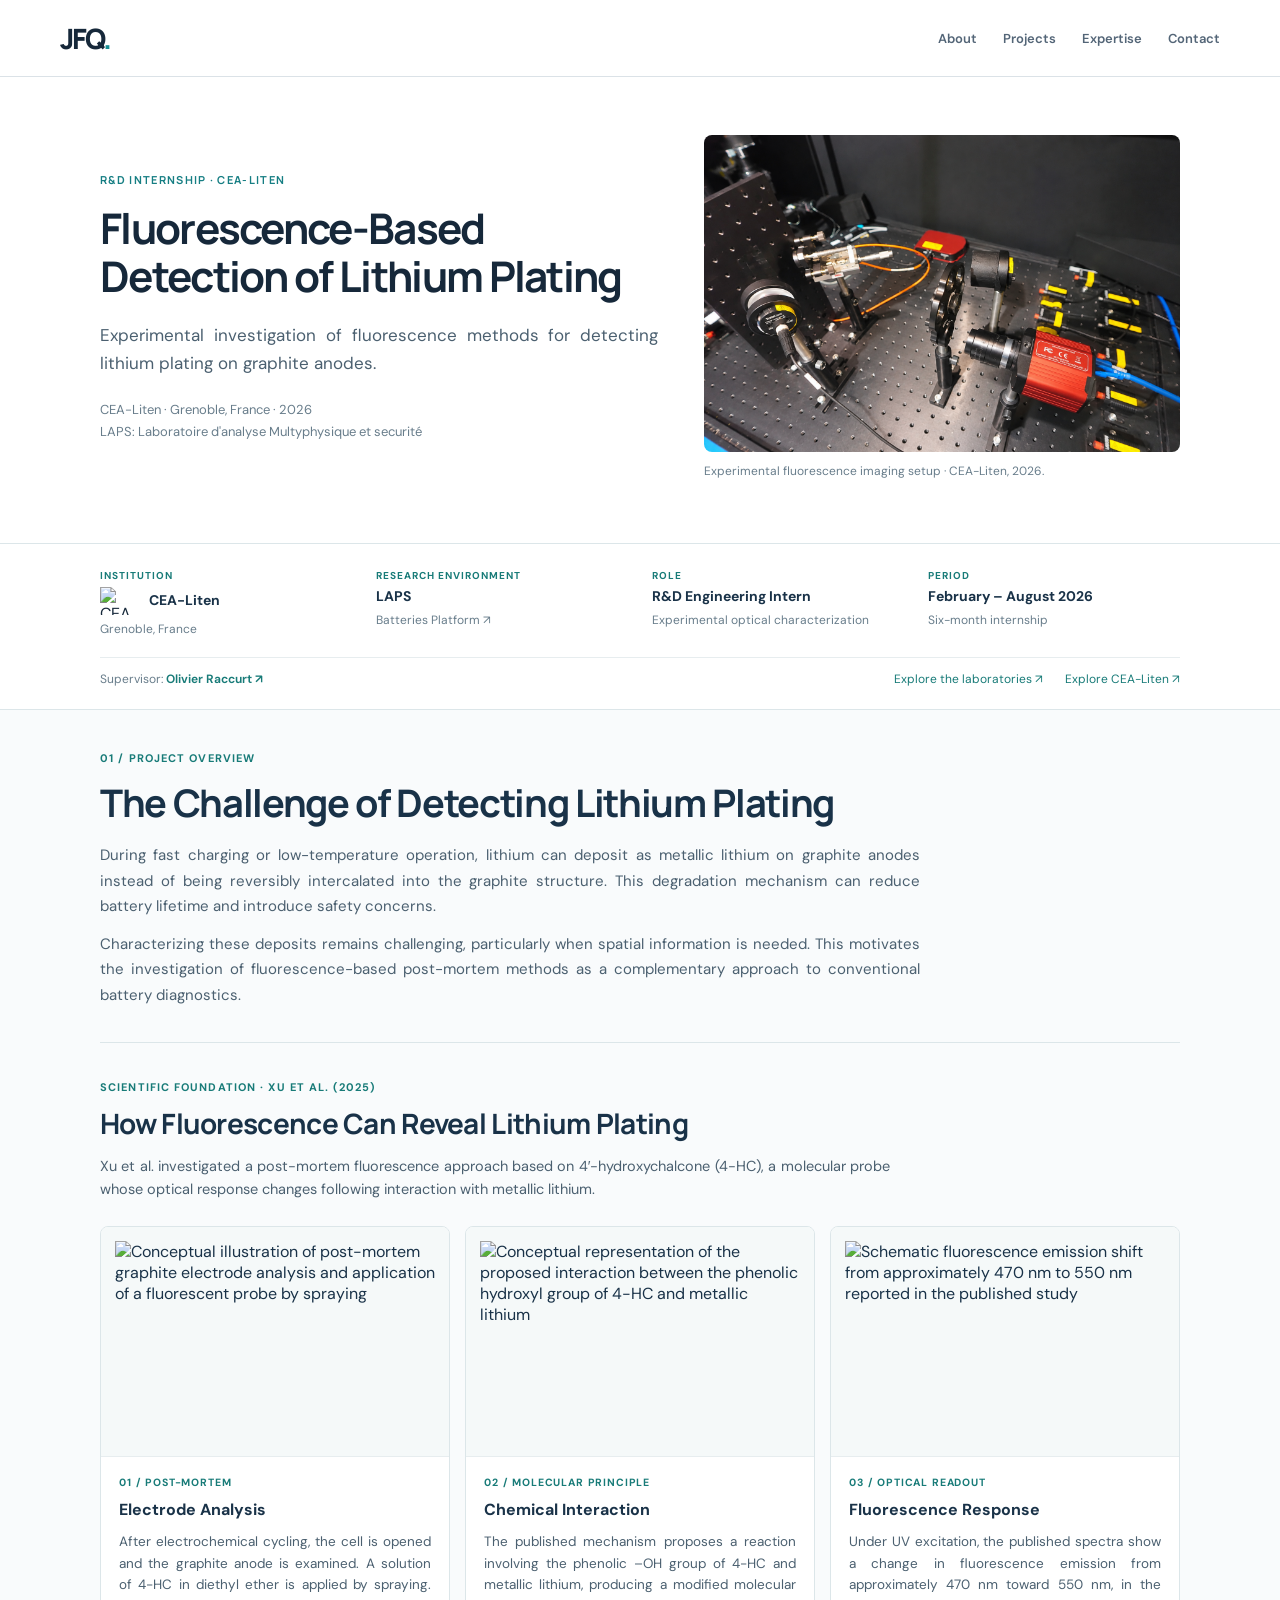
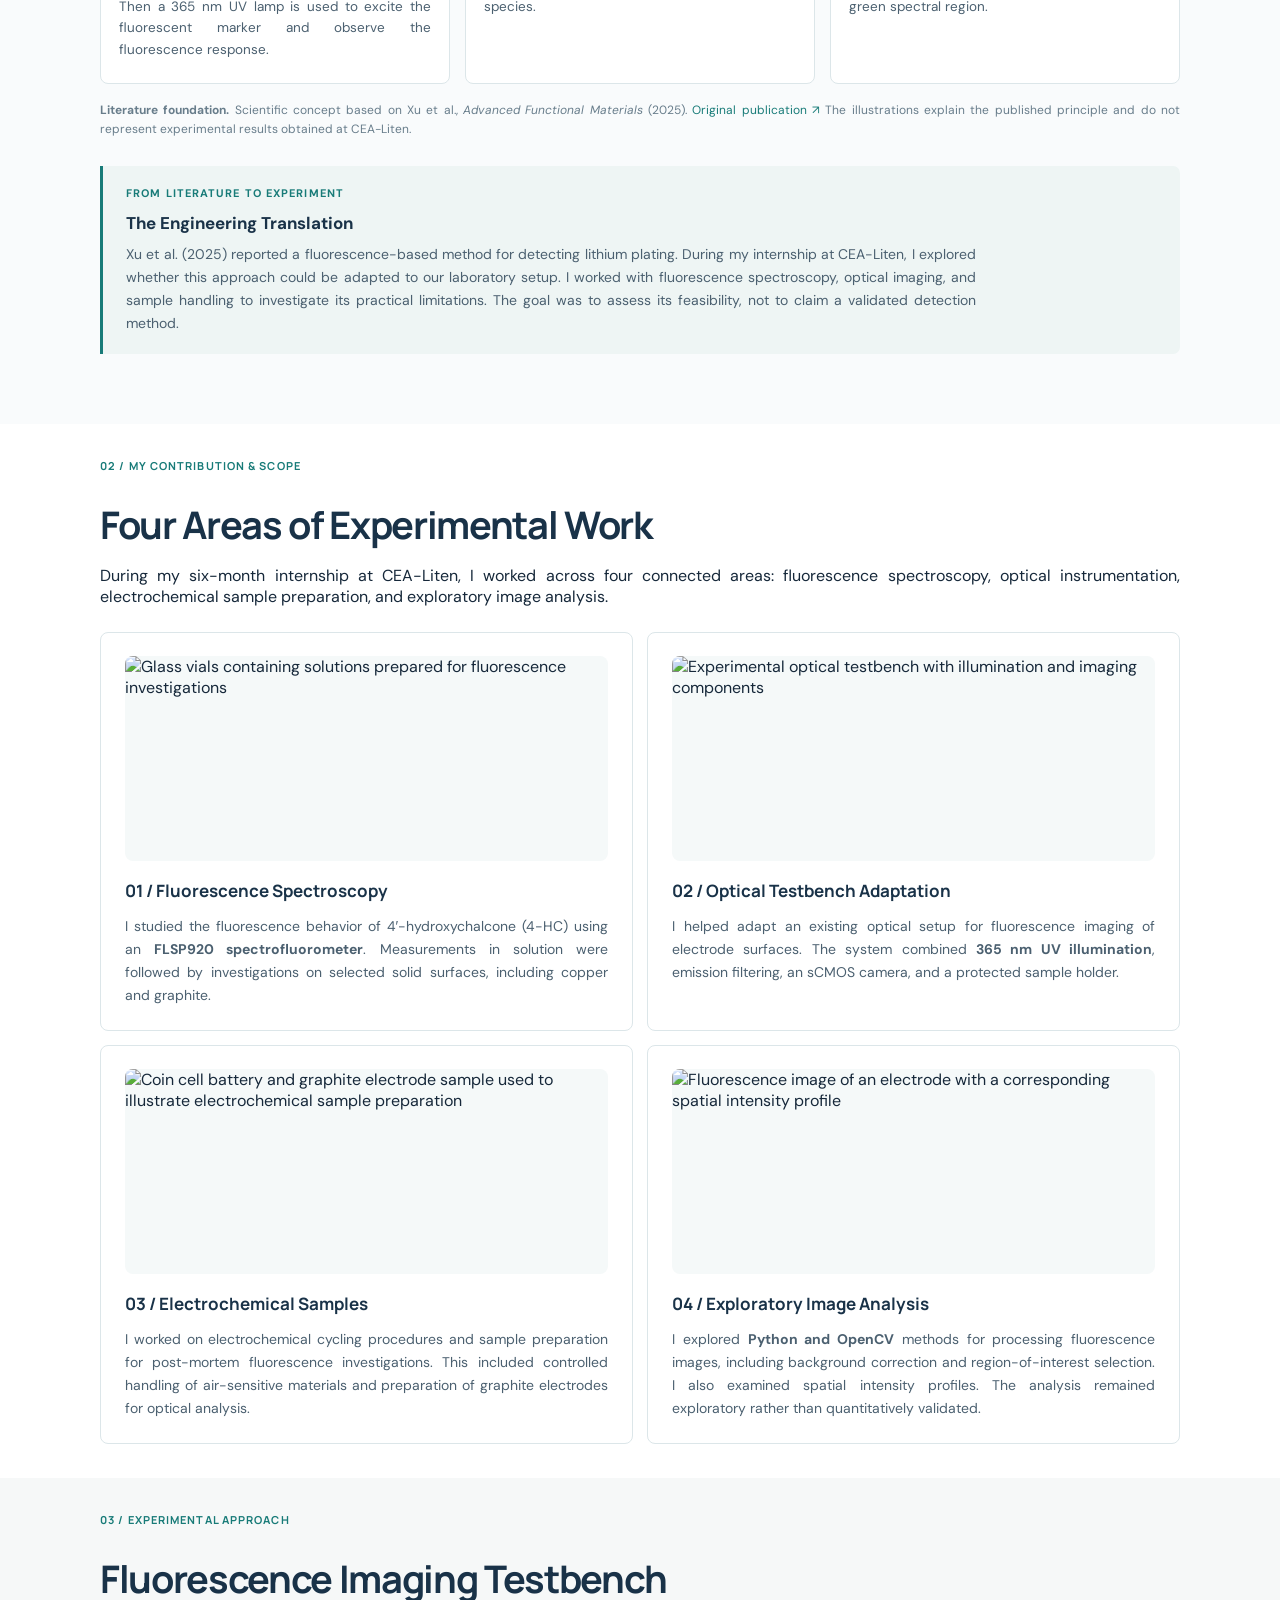
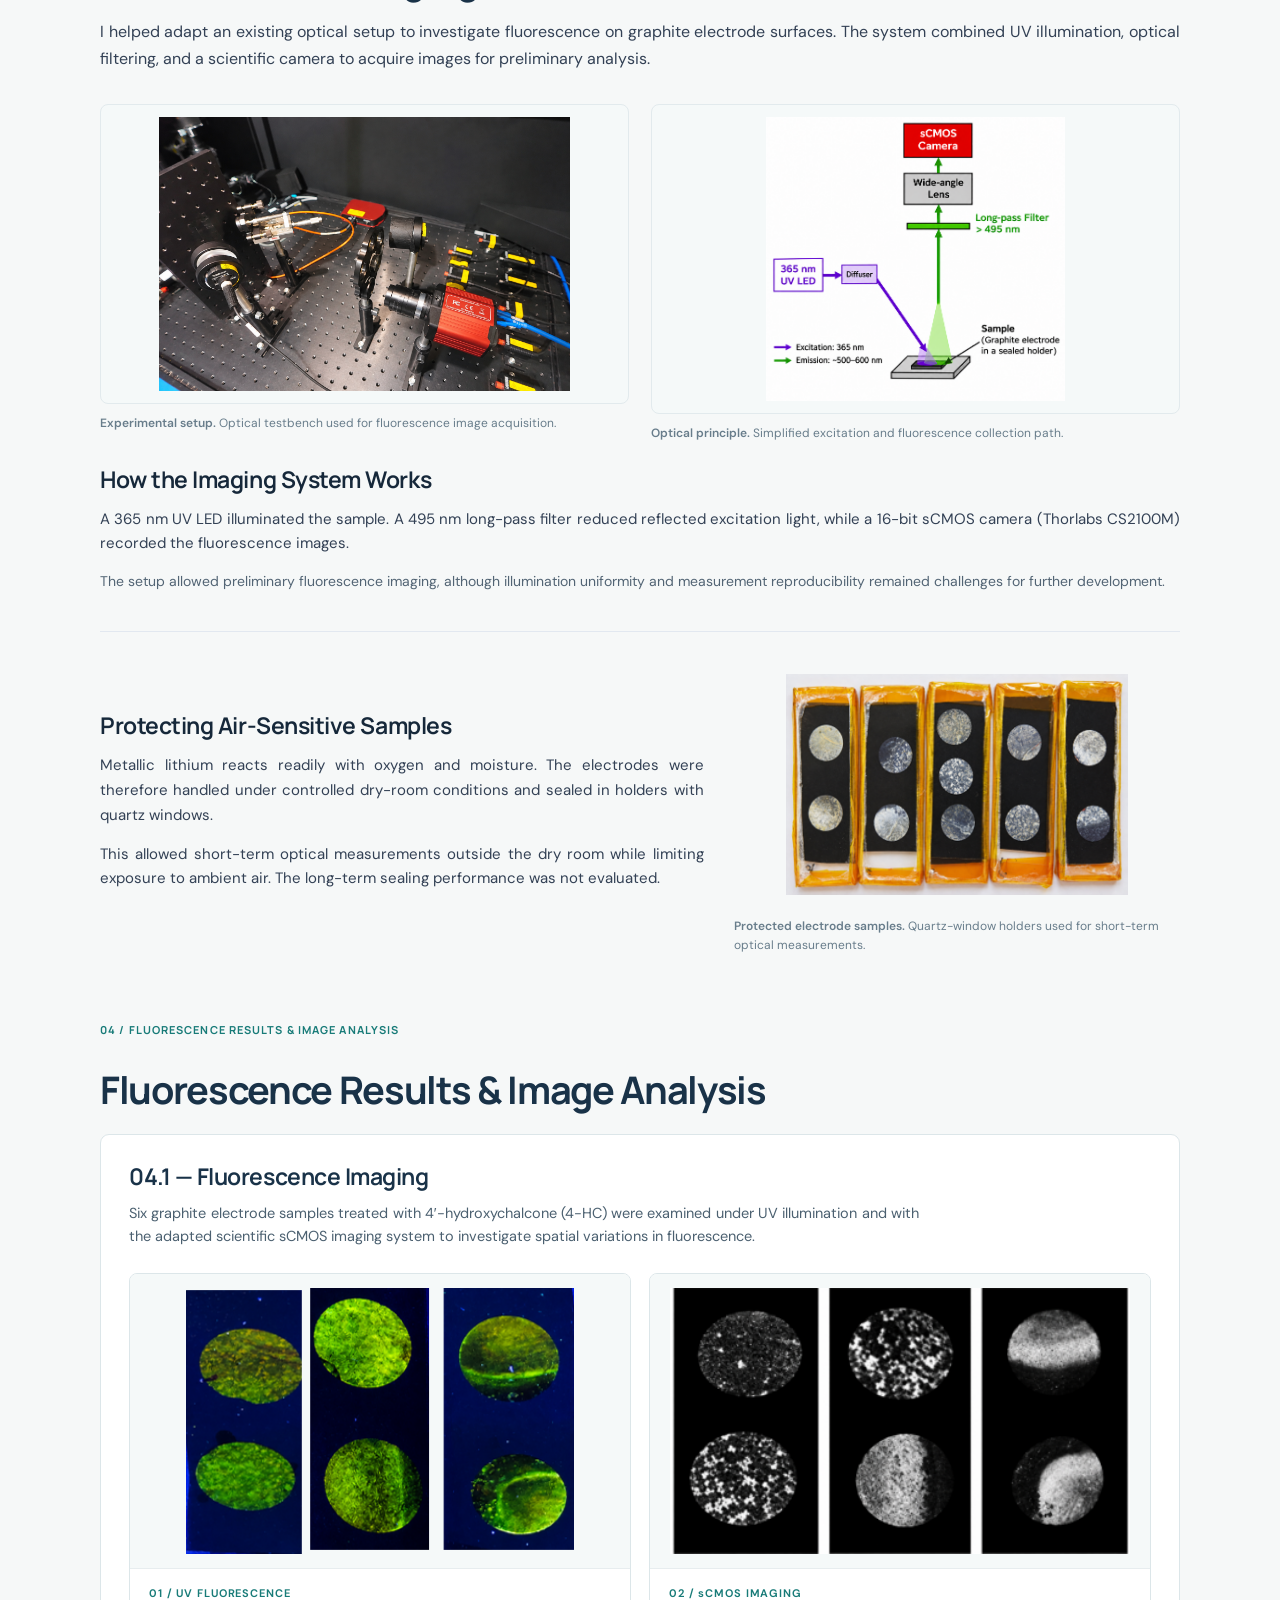
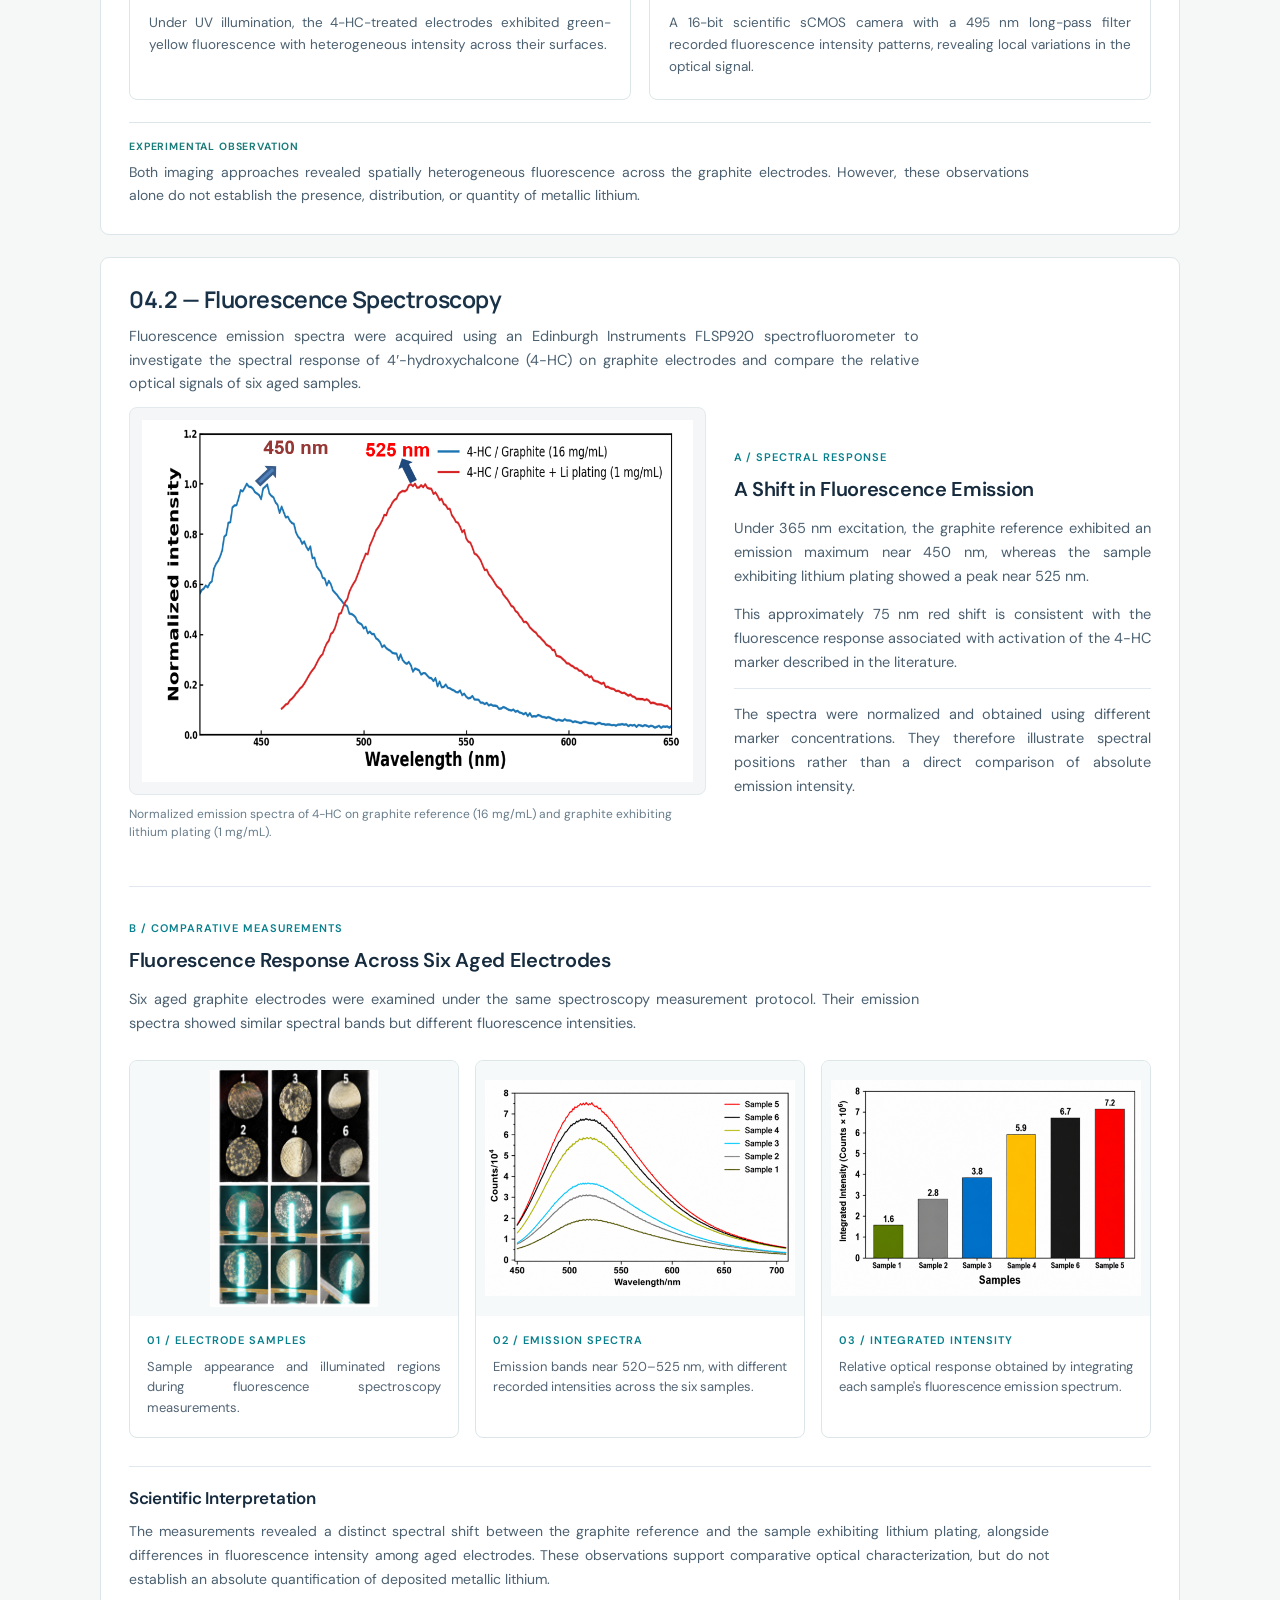
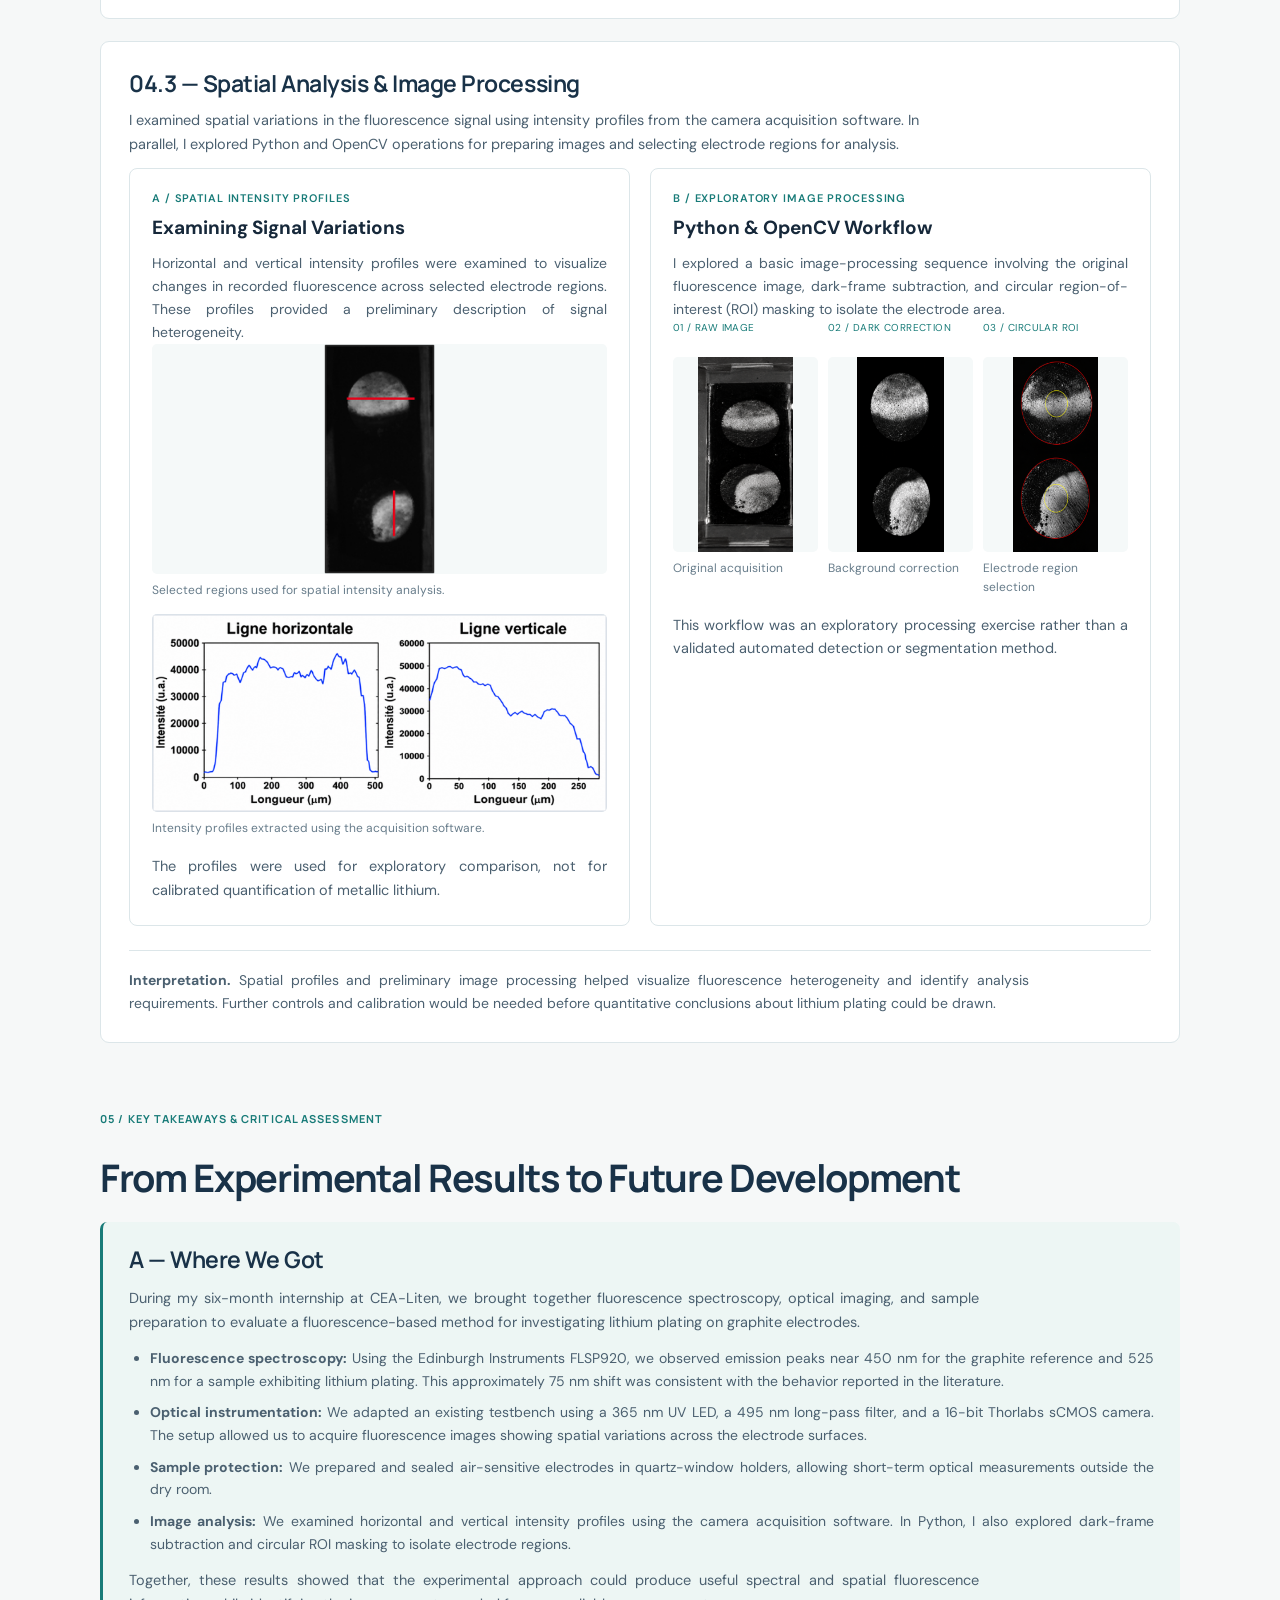
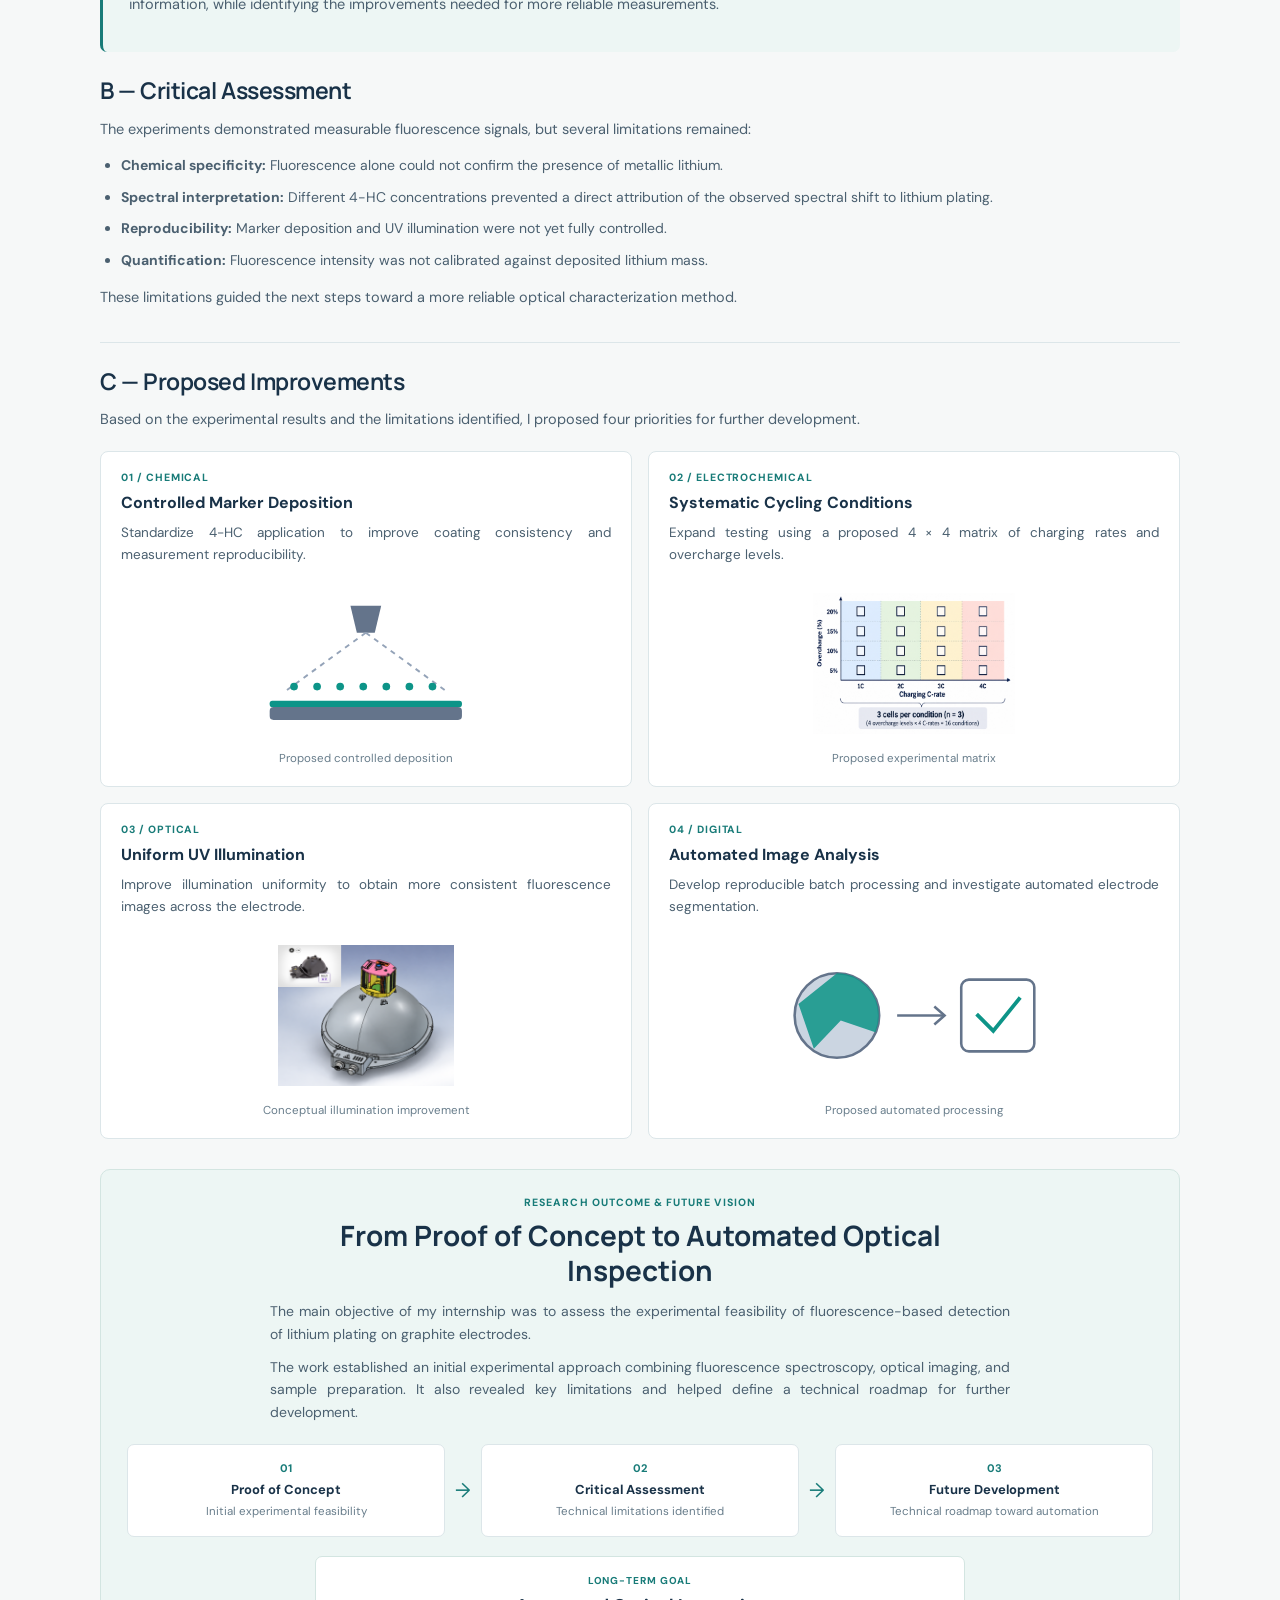
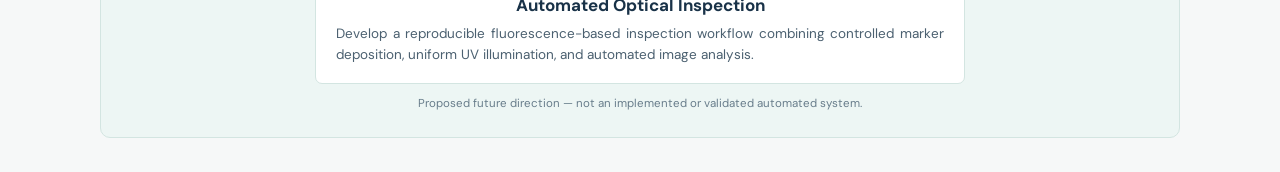
==== commit 468f9c34: "Finalize CEA-Liten research case study" ====
--- a/projects/cea-liten.html
+++ b/projects/cea-liten.html
@@ -31,294 +31,509 @@
     </header>
 
     <main>
+
+        <!-- ==========================================
+     PROJECT HERO — CEA-LITEN
+========================================== -->
+
         <section class="hero wrap">
 
-            <div class="eyebrow">
-                <h3>R&D INTERNSHIP · CEA-LITEN</h3>
+            <div class="project-hero-grid">
+
+                <!-- Left Column: Project Information -->
+
+                <div class="project-hero-content">
+
+                    <div class="eyebrow">
+                        <h3>R&amp;D INTERNSHIP · CEA-LITEN</h3>
+                    </div>
+
+                    <h1>
+                        Fluorescence-Based Detection
+                        of Lithium Plating
+                    </h1>
+
+                    <p class="lead">
+                        Experimental investigation of fluorescence
+                        methods for detecting lithium plating
+                        on graphite anodes.
+                    </p>
+
+                    <p class="project-credits">
+                        CEA-Liten · Grenoble, France · 2026<br>
+                        LAPS: Laboratoire d'analyse Multyphysique et securité<br>
+                    </p>
+
+                </div>
+
+
+                <!-- Right Column: Preliminary Optical Test -->
+
+                <!-- Right Column: Experimental Optical Setup -->
+                <figure class="project-hero-figure">
+                    <img src="../assets/images/cea-liten/cea-liten-optical-setup-v2.png"
+                        alt="Experimental fluorescence imaging setup with optical components and a scientific camera at CEA-Liten"
+                        width="1536" height="1024" fetchpriority="high">
+
+                    <figcaption>
+                        Experimental fluorescence imaging setup · CEA-Liten, 2026.
+                    </figcaption>
+                </figure>
+
+
             </div>
 
-            <h1>
-                Fluorescence-Based Detection
-                of Lithium Plating
-            </h1>
-
-            <p class="lead">
-                Experimental investigation of fluorescence
-                methods for detecting lithium plating
-                on graphite anodes.
-            </p>
-
         </section>
+        <!-- 01 / PROJECT OVERVIEW — replace the existing #overview section with this block -->
 
         <!-- ==========================================
-01 / PROJECT OVERVIEW
+     PROJECT BRIEF — CEA-LITEN
 ========================================== -->
 
-        <section class="section light" id="overview">
+        <section class="cea-project-brief" aria-label="Project information">
             <div class="wrap">
 
-                <div class="section-label">
-                    <h3>01 / Project Overview</h3>
-                </div>
-
-                <h3>Why detect lithium plating?</h2>
-
-                <!-- Block 01: Scientific problem -->
-
-                <div class="overview-intro">
-                    <h3>The Fast-Charging Bottleneck</h3>
-
-                    <p>
-                        Lithium-ion batteries face an important challenge
-                        during fast charging: lithium ions may deposit as
-                        metallic lithium on the graphite anode instead of
-                        being stored within its structure. This phenomenon,
-                        known as lithium plating, can accelerate battery
-                        degradation and increase safety risks.
-                    </p>
-
-                    <p>
-                        Understanding where lithium plating occurs is
-                        therefore important for developing safer and more
-                        reliable fast-charging batteries.
-                    </p>
-                </div>
-
-                <!-- Block 02: Published optical approach -->
-
-                <div class="overview-grid">
-
-                    <div class="overview-content">
-                        <h3>The Spatial Characterization Gap</h3>
-
-                        <p>
-                            Conventional electrochemical measurements
-                            provide valuable information about battery
-                            performance, but they do not directly show
-                            where lithium deposits form across an electrode.
-                        </p>
-
-                        <p>
-                            To address this limitation, Xu et al. (2025)
-                            reported a fluorescence-based approach using
-                            4′-hydroxychalcone (4-HC). The method exploits
-                            differences in fluorescence response between
-                            graphite and regions associated with metallic
-                            lithium, offering a potential way to visualize
-                            spatial variations across electrode surfaces.
-                        </p>
-                    </div>
-
-                    <figure class="overview-figure">
-
-                        <img src="../assets/images/cea-liten/literature-xu-2025.png"
-                            alt="Published fluorescence-based approach for investigating lithium plating on graphite electrodes, Xu et al. (2025)."
-                            loading="lazy">
-
-                        <figcaption>
-                            Figure 1 — Fluorescence-based approach for
-                            investigating lithium plating.
-                            Figure from Xu et al.,
-                            <em>Advanced Functional Materials</em>,
-                            35(2), 2412614 (2025).
-
-                            <a href="https://doi.org/10.1002/adfm.202412614" target="_blank" rel="noopener noreferrer">
-                                Original publication
-                            </a>.
-                        </figcaption>
-
-                    </figure>
-
-                </div>
-
-                <!-- Block 03: Internship research objective -->
-
-                <div class="overview-objective">
-
-                    <h3>The CEA-Liten Objective</h3>
-
-                    <h4>From Published Research to Experimental Practice</h4>
-
-                    <p>
-                        During my six-month internship at CEA-Liten,
-                        our team investigated whether this
-                        fluorescence-based approach could be
-                        reproduced and adapted to the laboratory
-                        environment.
-                    </p>
-
-                    <div class="overview-objective-list">
-
-                        <p>
-                            <strong>Fluorescence spectroscopy:</strong>
-                            Investigating the emission response of
-                            reference and aged graphite electrodes.
-                        </p>
-
-                        <p>
-                            <strong>Optical instrumentation:</strong>
-                            Adapting an existing UV–sCMOS imaging setup
-                            to acquire spatially resolved fluorescence
-                            images.
-                        </p>
-
-                        <p>
-                            <strong>Sample handling:</strong>
-                            Preparing and protecting air-sensitive
-                            electrodes for short-term optical
-                            measurements outside the dry room.
-                        </p>
-
-                    </div>
-
-                    <p class="overview-objective-conclusion">
-                        The objective was to assess the method's
-                        experimental feasibility and identify the
-                        limitations that would need to be addressed
-                        for further development.
-                    </p>
+                <div class="cea-project-brief__grid">
+
+                    <!-- Institution -->
+                    <div class="cea-project-brief__item">
+                        <span class="cea-project-brief__label">
+                            Institution
+                        </span>
+
+                        <div class="cea-project-brief__institution">
+                            <img class="cea-project-brief__logo" src="../assets/images/cea-liten/cea-logo.png"
+                                alt="CEA institutional logo" loading="lazy">
+
+                            <strong>CEA-Liten</strong>
+                        </div>
+
+                        <span>Grenoble, France</span>
+                    </div>
+
+                    <!-- Research Environment -->
+                    <div class="cea-project-brief__item">
+                        <span class="cea-project-brief__label">
+                            Research Environment
+                        </span>
+
+                        <strong>LAPS</strong>
+
+                        <a class="cea-project-brief__platform"
+                            href="https://liten.cea.fr/cea-tech/liten/english/Pages/Work-with-us/Technology-platforms/Batteries.aspx"
+                            target="_blank" rel="noopener noreferrer">
+                            Batteries Platform ↗
+                        </a>
+                    </div>
+
+                    <!-- Role -->
+                    <div class="cea-project-brief__item">
+                        <span class="cea-project-brief__label">
+                            Role
+                        </span>
+
+                        <strong>R&amp;D Engineering Intern</strong>
+                        <span>Experimental optical characterization</span>
+                    </div>
+
+                    <!-- Period -->
+                    <div class="cea-project-brief__item">
+                        <span class="cea-project-brief__label">
+                            Period
+                        </span>
+
+                        <strong>February – August 2026</strong>
+                        <span>Six-month internship</span>
+                    </div>
+
+                </div>
+
+                <!-- Resources -->
+                <div class="cea-project-brief__footer">
+
+                    <span>
+                        Supervisor:
+                        <a href="https://liten.cea.fr/cea-tech/liten/english/Pages/CEA-Liten/HDR/RACCURT-Olivier.aspx"
+                            target="_blank" rel="noopener noreferrer">
+                            Olivier Raccurt ↗
+                        </a>
+                    </span>
+
+                    <nav class="cea-project-brief__resources" aria-label="Research environment resources">
+                        <a href="https://www.youtube.com/watch?v=JnBsenHDA7I" target="_blank" rel="noopener noreferrer">
+                            Explore the laboratories ↗
+                        </a>
+
+                        <a href="https://liten.cea.fr/" target="_blank" rel="noopener noreferrer">
+                            Explore CEA-Liten ↗
+                        </a>
+                    </nav>
 
                 </div>
 
             </div>
         </section>
 
+
         <!-- ==========================================
-            02 / MY CONTRIBUTION & SCOPE
-            ========================================== -->
+     01 / PROJECT OVERVIEW
+========================================== -->
+
+        <section id="overview" class="section light cea-overview">
+
+            <div class="wrap">
+
+
+                <!-- 01 / PROJECT OVERVIEW — INTRODUCTION -->
+
+                <header class="cea-overview__header cea-overview__header--compact">
+
+                    <p class="cea-overview__eyebrow">
+                        01 / PROJECT OVERVIEW
+                    </p>
+
+                    <h2>The Challenge of Detecting Lithium Plating</h2>
+
+                    <div class="cea-overview__summary">
+
+                        <p>
+                            During fast charging or low-temperature operation,
+                            lithium can deposit as metallic lithium on graphite
+                            anodes instead of being reversibly intercalated into
+                            the graphite structure. This degradation mechanism
+                            can reduce battery lifetime and introduce safety concerns.
+                        </p>
+
+                        <p>
+                            Characterizing these deposits remains challenging,
+                            particularly when spatial information is needed.
+                            This motivates the investigation of fluorescence-based
+                            post-mortem methods as a complementary approach to
+                            conventional battery diagnostics.
+                        </p>
+
+                    </div>
+
+                </header>
+
+
+
+
+                <!-- B. SCIENTIFIC FOUNDATION -->
+
+                <div class="cea-overview__foundation">
+
+                    <div class="cea-overview__foundation-header">
+
+                        <div>
+
+                            <p class="cea-overview__eyebrow">
+                                SCIENTIFIC FOUNDATION · XU ET AL. (2025)
+                            </p>
+
+                            <h3>
+                                How Fluorescence Can Reveal Lithium Plating
+                            </h3>
+
+                            <p>
+                                Xu et al. investigated a post-mortem
+                                fluorescence approach based on
+                                4′-hydroxychalcone (4-HC), a molecular
+                                probe whose optical response changes
+                                following interaction with metallic lithium.
+                            </p>
+
+                        </div>
+
+                    </div>
+
+
+                    <!-- THREE-STEP SCIENTIFIC SEQUENCE -->
+
+                    <div class="cea-principle-grid">
+
+                        <!-- STEP 01 -->
+
+                        <article class="cea-principle-card">
+
+                            <div class="cea-principle-card__image">
+
+                                <img src="../assets/images/cea-liten/principle-post-mortem-v2.png"
+                                    alt="Conceptual illustration of post-mortem graphite electrode analysis and application of a fluorescent probe by spraying"
+                                    loading="lazy">
+
+                            </div>
+
+                            <div class="cea-principle-card__content">
+
+                                <span class="cea-principle-card__number">
+                                    01 / POST-MORTEM
+                                </span>
+
+                                <h4>Electrode Analysis</h4>
+
+                                <p>
+                                    After electrochemical cycling, the cell
+                                    is opened and the graphite anode is
+                                    examined. A solution of 4-HC in
+                                    diethyl ether is applied by spraying. Then a 365 nm UV
+                                    lamp is used to excite the
+                                    fluorescent marker and observe the fluorescence response.
+                                </p>
+
+                            </div>
+
+                        </article>
+
+
+                        <!-- STEP 02 -->
+
+                        <article class="cea-principle-card">
+
+                            <div class="cea-principle-card__image">
+
+                                <img src="../assets/images/cea-liten/principle-molecular-interaction-v2.png"
+                                    alt="Conceptual representation of the proposed interaction between the phenolic hydroxyl group of 4-HC and metallic lithium"
+                                    loading="lazy">
+
+                            </div>
+
+                            <div class="cea-principle-card__content">
+
+                                <span class="cea-principle-card__number">
+                                    02 / MOLECULAR PRINCIPLE
+                                </span>
+
+                                <h4>Chemical Interaction</h4>
+
+                                <p>
+                                    The published mechanism proposes a
+                                    reaction involving the phenolic
+                                    –OH group of 4-HC and metallic
+                                    lithium, producing a modified
+                                    molecular species.
+                                </p>
+
+                            </div>
+
+                        </article>
+
+
+                        <!-- STEP 03 -->
+
+                        <article class="cea-principle-card">
+
+                            <div class="cea-principle-card__image">
+
+                                <img src="../assets/images/cea-liten/principle-fluorescence-shift.png"
+                                    alt="Schematic fluorescence emission shift from approximately 470 nm to 550 nm reported in the published study"
+                                    loading="lazy">
+
+                            </div>
+
+                            <div class="cea-principle-card__content">
+
+                                <span class="cea-principle-card__number">
+                                    03 / OPTICAL READOUT
+                                </span>
+
+                                <h4>Fluorescence Response</h4>
+
+                                <p>
+                                    Under UV excitation, the published
+                                    spectra show a change in fluorescence
+                                    emission from approximately
+                                    470 nm toward 550 nm, in the
+                                    green spectral region.
+                                </p>
+
+                            </div>
+
+                        </article>
+
+                    </div>
+
+
+                    <!-- LITERATURE ATTRIBUTION -->
+
+                    <p class="cea-overview__reference">
+
+                        <strong>Literature foundation.</strong>
+                        Scientific concept based on Xu et al.,
+                        <em>Advanced Functional Materials</em> (2025).
+
+                        <a href="https://doi.org/10.1002/adfm.202412614" target="_blank" rel="noopener noreferrer">
+                            Original publication ↗
+                        </a>
+
+                        The illustrations explain the published
+                        principle and do not represent experimental
+                        results obtained at CEA-Liten.
+
+                    </p>
+
+                    <!-- FROM LITERATURE TO EXPERIMENT -->
+
+                    <div class="cea-overview__bridge">
+
+                        <p class="cea-overview__eyebrow">
+                            FROM LITERATURE TO EXPERIMENT
+                        </p>
+
+                        <h4>The Engineering Translation</h4>
+
+                        <p>
+                            Xu et al. (2025) reported a fluorescence-based method for detecting lithium plating. During
+                            my internship at CEA-Liten, I explored whether this approach could be adapted to our
+                            laboratory setup.
+
+                            I worked with fluorescence spectroscopy, optical imaging, and sample handling to investigate
+                            its practical limitations. The goal was to assess its feasibility, not to claim a validated
+                            detection method.
+                        </p>
+
+                    </div>
+                </div>
+
+            </div>
+
+        </section>
+
+
+
+        <!-- ==========================================
+     02 / MY CONTRIBUTION & SCOPE
+     ========================================== -->
+
         <section class="section" id="contribution">
             <div class="wrap">
 
                 <div class="section-label">
-                    02 / MY CONTRIBUTION & SCOPE
-                </div>
-
-                <h2>From Fluorescence Spectroscopy to Experimental Imaging</h2>
-
-                <p>
+                    02 / MY CONTRIBUTION &amp; SCOPE
+                </div>
+
+                <h2>Four Areas of Experimental Work</h2>
+
+                <p class="contribution-intro">
                     During my six-month internship at CEA-Liten,
-                    I worked on adapting a published fluorescence-based
-                    detection approach to the laboratory's experimental
-                    conditions. The project brought together four
-                    complementary areas of work, from understanding
-                    the fluorescent marker to acquiring and exploring
-                    images of electrode surfaces.
+                    I worked across four connected areas:
+                    fluorescence spectroscopy, optical instrumentation,
+                    electrochemical sample preparation, and exploratory
+                    image analysis.
                 </p>
 
                 <div class="contribution-grid">
 
-                    <!-- Pillar 01 -->
+                    <!-- 01 / FLUORESCENCE SPECTROSCOPY -->
 
                     <article class="contribution-card">
-                        <h3>01 / Fluorescence Spectroscopy &amp; Marker Characterization</h3>
-
-                        <p>
-                            I investigated the fluorescence behavior
-                            of 4'-hydroxychalcone (4-HC) using an
-                            <strong>Edinburgh Instruments FLSP920
-                                spectrofluorometer</strong>.
-                        </p>
-
-                        <p>
-                            The study began with emission measurements
-                            in solution at different concentrations,
-                            followed by investigations on solid surfaces,
-                            including copper, graphite, and
-                            lithium-containing samples.
-                        </p>
-
-                        <p>
-                            This work also involved adapting marker
-                            preparation and handling procedures to
-                            laboratory safety and inert-atmosphere
-                            requirements.
-                        </p>
+
+                        <div class="contribution-card__image">
+                            <img src="../assets/images/cea-liten/contribution-spectroscopy.png"
+                                alt="Glass vials containing solutions prepared for fluorescence investigations"
+                                loading="lazy">
+                        </div>
+
+                        <div class="contribution-card__content">
+
+                            <h3>01 / Fluorescence Spectroscopy</h3>
+
+                            <p>
+                                I studied the fluorescence behavior of
+                                4′-hydroxychalcone (4-HC) using an
+                                <strong>FLSP920 spectrofluorometer</strong>.
+                                Measurements in solution were followed by
+                                investigations on selected solid surfaces,
+                                including copper and graphite.
+                            </p>
+
+                        </div>
+
                     </article>
 
-                    <!-- Pillar 02 -->
+
+                    <!-- 02 / OPTICAL TESTBENCH -->
 
                     <article class="contribution-card">
-                        <h3>02 / Optical Testbench Adaptation</h3>
-
-                        <p>
-                            I contributed to adapting an existing
-                            optical setup for fluorescence imaging
-                            of electrode surfaces.
-                        </p>
-
-                        <p>
-                            The configuration combined
-                            <strong>365 nm UV excitation</strong>,
-                            a long-pass emission filter, a scientific
-                            sCMOS camera, and a protected sample holder.
-                        </p>
-
-                        <p>
-                            The challenge was to integrate these
-                            elements for observing spatial fluorescence
-                            contrast while limiting exposure of
-                            sensitive samples to ambient air.
-                        </p>
+
+                        <div class="contribution-card__image">
+                            <img src="../assets/images/cea-liten/contribution-testbench-v2.png"
+                                alt="Experimental optical testbench with illumination and imaging components"
+                                loading="lazy">
+                        </div>
+
+                        <div class="contribution-card__content">
+
+                            <h3>02 / Optical Testbench Adaptation</h3>
+
+                            <p>
+                                I helped adapt an existing optical setup
+                                for fluorescence imaging of electrode surfaces.
+                                The system combined
+                                <strong>365 nm UV illumination</strong>,
+                                emission filtering, an sCMOS camera,
+                                and a protected sample holder.
+                            </p>
+
+                        </div>
+
                     </article>
 
-                    <!-- Pillar 03 -->
+
+                    <!-- 03 / ELECTROCHEMICAL SAMPLES -->
 
                     <article class="contribution-card">
-                        <h3>03 / Electrochemical Cycling &amp; Sample Preparation</h3>
-
-                        <p>
-                            I worked on adapting electrochemical
-                            cycling procedures from the literature
-                            to investigate conditions associated
-                            with lithium plating on graphite electrodes.
-                        </p>
-
-                        <p>
-                            This involved electrochemical sample
-                            studies and preparation for subsequent
-                            post-mortem fluorescence characterization,
-                            including controlled handling of
-                            air-sensitive materials.
-                        </p>
-
-                        <p>
-                            The objective was to connect fluorescence
-                            investigations with representative battery
-                            samples rather than relying exclusively
-                            on preliminary marker tests.
-                        </p>
+
+                        <div class="contribution-card__image">
+                            <img src="../assets/images/cea-liten/contribution-samples.png"
+                                alt="Coin cell battery and graphite electrode sample used to illustrate electrochemical sample preparation"
+                                loading="lazy">
+                        </div>
+
+                        <div class="contribution-card__content">
+
+                            <h3>03 / Electrochemical Samples</h3>
+
+                            <p>
+                                I worked on electrochemical cycling
+                                procedures and sample preparation for
+                                post-mortem fluorescence investigations.
+                                This included controlled handling of
+                                air-sensitive materials and preparation
+                                of graphite electrodes for optical analysis.
+                            </p>
+
+                        </div>
+
                     </article>
 
-                    <!-- Pillar 04 -->
+
+                    <!-- 04 / IMAGE ANALYSIS -->
 
                     <article class="contribution-card">
-                        <h3>04 / Exploratory Image Processing &amp; Spatial Profiles</h3>
-
-                        <p>
-                            I explored preliminary methods for
-                            analyzing fluorescence images acquired
-                            with the scientific camera.
-                        </p>
-
-                        <p>
-                            Using <strong>Python and OpenCV</strong>,
-                            I investigated dark-frame subtraction
-                            and circular region-of-interest selection
-                            to isolate electrode regions from
-                            surrounding structures.
-                        </p>
-
-                        <p>
-                            I also examined horizontal and vertical
-                            fluorescence intensity profiles obtained
-                            using the camera acquisition software.
-                        </p>
-
-                        <p>
-                            This work was exploratory and did not
-                            include validated quantitative ROI metrics
-                            or absolute lithium mass measurements.
-                        </p>
+
+                        <div class="contribution-card__image">
+                            <img src="../assets/images/cea-liten/contribution-image-analysis.png"
+                                alt="Fluorescence image of an electrode with a corresponding spatial intensity profile"
+                                loading="lazy">
+                        </div>
+
+                        <div class="contribution-card__content">
+
+                            <h3>04 / Exploratory Image Analysis</h3>
+
+                            <p>
+                                I explored <strong>Python and OpenCV</strong>
+                                methods for processing fluorescence images,
+                                including background correction and
+                                region-of-interest selection. I also
+                                examined spatial intensity profiles.
+                                The analysis remained exploratory
+                                rather than quantitatively validated.
+                            </p>
+
+                        </div>
+
                     </article>
 
                 </div>
@@ -327,6 +542,10 @@
         </section>
 
 
+        <!-- ==========================================
+     03 / EXPERIMENTAL APPROACH
+     ========================================== -->
+
         <section class="section light" id="approach">
             <div class="wrap">
 
@@ -334,131 +553,148 @@
                     03 / EXPERIMENTAL APPROACH
                 </div>
 
-
                 <h2>Fluorescence Imaging Testbench</h2>
 
-                <p>
-                    To investigate fluorescence-based lithium plating
-                    detection, an existing optical setup was adapted
-                    for imaging electrode surfaces under UV excitation.
+                <p class="approach-intro">
+                    I helped adapt an existing optical setup to
+                    investigate fluorescence on graphite electrode
+                    surfaces. The system combined UV illumination,
+                    optical filtering, and a scientific camera
+                    to acquire images for preliminary analysis.
                 </p>
 
-                <p>
-                    The experimental configuration combined a
-                    <strong>365 nm UV LED</strong> for excitation,
-                    a <strong>495 nm long-pass filter</strong> to
-                    suppress reflected excitation light, and a
-                    <strong>16-bit scientific sCMOS camera
-                        (Thorlabs CS2100M)</strong> for fluorescence
-                    image acquisition.
+                <!-- OPTICAL IMAGING SYSTEM -->
+
+                <!-- ==========================================
+     OPTICAL IMAGING SYSTEM
+     ========================================== -->
+
+                <!-- OPTICAL IMAGING SYSTEM -->
+
+                <div class="approach-system">
+
+                    <div class="approach-figures">
+
+                        <!-- EXPERIMENTAL PHOTOGRAPH -->
+
+                        <figure class="approach-figure approach-figure--photo">
+
+                            <div class="approach-figure__image">
+                                <img src="../assets/images/cea-liten/cea-liten-optical-setup-v2.png"
+                                    alt="Photograph of the experimental fluorescence imaging testbench" loading="lazy">
+                            </div>
+
+                            <figcaption>
+                                <strong>Experimental setup.</strong>
+                                Optical testbench used for fluorescence
+                                image acquisition.
+                            </figcaption>
+
+                        </figure>
+
+                        <!-- OPTICAL SCHEMATIC -->
+
+                        <figure class="approach-figure approach-figure--schematic">
+
+                            <div class="approach-figure__image">
+                                <img src="../assets/images/cea-liten/fluorescence-schematic.png"
+                                    alt="Simplified optical schematic showing 365 nm UV excitation, 495 nm long-pass filtering and sCMOS imaging"
+                                    loading="lazy">
+                            </div>
+
+                            <figcaption>
+                                <strong>Optical principle.</strong>
+                                Simplified excitation and fluorescence
+                                collection path.
+                            </figcaption>
+
+                        </figure>
+
+                    </div>
+
+                    <!-- TECHNICAL EXPLANATION -->
+
+                    <div class="approach-system__details">
+
+                        <h3>How the Imaging System Works</h3>
+
+                        <p>
+                            A 365 nm UV LED illuminated the sample.
+                            A 495 nm long-pass filter reduced reflected
+                            excitation light, while a 16-bit sCMOS
+                            camera (Thorlabs CS2100M) recorded
+                            the fluorescence images.
+                        </p>
+
+                    </div>
+
+                </div>
+
+
+                <!-- EXPERIMENTAL LIMITATION -->
+
+                <p class="approach-note">
+                    The setup allowed preliminary fluorescence imaging,
+                    although illumination uniformity and measurement
+                    reproducibility remained challenges for
+                    further development.
                 </p>
 
-                <p>
-                    A hermetic sample holder with a quartz window
-                    was used to limit exposure of air-sensitive
-                    electrodes to ambient conditions during
-                    optical measurements.
-                </p>
-
-                <p>
-                    The setup enabled the acquisition of fluorescence
-                    images for preliminary spatial analysis.
-                    However, illumination uniformity and measurement
-                    reproducibility remained important challenges
-                    for further development.
-                </p>
-
-                <figure class="project-figure">
-                    <img src="../assets/images/cea-liten/cea-liten-optical-setup-v5.png" alt="Annotated photograph of the fluorescence imaging
-                            setup with UV LED, sCMOS camera and fiber probe">
-
-                    <figcaption>
-                        Figure 1. Experimental fluorescence imaging setup
-                        integrating UV excitation, optical filtering,
-                        an sCMOS camera and a fiber-optic probe.
-                    </figcaption>
-                </figure>
-                <!-- Figure 2: Preliminary optomechanical CAD -->
-
-                <figure class="project-figure">
-
-                    <img src="../assets/images/cea-liten/optomechanical-cad.png"
-                        alt="Preliminary CAD layout of the fluorescence imaging testbench, showing the UV excitation source, scientific camera, sample holder, and fiber-optic collection system."
-                        loading="lazy">
-
-                    <figcaption>
-                        <strong>Figure 2. Optomechanical CAD Layout.</strong>
-                        Preliminary CAD representation of the experimental
-                        testbench, illustrating the arrangement of the
-                        UV excitation source, imaging camera, protected
-                        sample holder, and fiber-coupled compact
-                        spectrometer for preliminary fluorescence checks.
-                        The final configuration differed from this
-                        initial layout.
-                    </figcaption>
-
-                </figure>
-                <!-- Figure 3: Fluorescence imaging schematic -->
-
-                <figure class="project-figure">
-
-                    <img src="../assets/images/cea-liten/fluorescence-schematic.png"
-                        alt="Fluorescence imaging schematic showing 365 nm UV excitation, optical diffuser, 495 nm long-pass emission filter, lens, and scientific sCMOS camera."
-                        loading="lazy">
-
-                    <figcaption>
-                        <strong>Figure 3. Fluorescence Imaging Schematic.</strong>
-                        Simplified optical diagram showing 365 nm UV
-                        excitation, an optical diffuser, a 495 nm
-                        long-pass emission filter, and a scientific
-                        sCMOS camera for recording spatial fluorescence
-                        intensity distributions.
-                    </figcaption>
-
-                </figure>
-
-                <!-- Sample protection -->
-
-                <div class="sample-protection">
-
-                    <h3>Protecting Air-Sensitive Samples</h3>
-
-                    <p>
-                        <strong>
-                            How could we observe lithium-containing
-                            electrodes outside the dry room?
-                        </strong>
-                    </p>
-
-                    <p>
-                        Metallic lithium is highly reactive with oxygen
-                        and moisture. To limit exposure to ambient air,
-                        the electrodes were handled under controlled
-                        dry-room conditions and sealed in a sample
-                        holder with quartz windows.
-                    </p>
-
-                    <p>
-                        This arrangement allowed us to perform
-                        short-term optical measurements outside
-                        the dry room. However, the long-term
-                        sealing performance was not evaluated.
-                    </p>
-
-                    <figure class="project-figure">
-                        <img src="../assets/images/cea-liten/encapsulated-electrode-v2.png"
-                            alt="Electrode protected inside a sealed sample holder with quartz windows." loading="lazy">
+
+                <!-- ==========================================
+     SAMPLE PROTECTION
+     ========================================== -->
+
+                <div class="approach-samples">
+
+                    <!-- LEFT: METHODOLOGICAL EXPLANATION -->
+
+                    <div class="approach-samples__content">
+
+                        <h3>Protecting Air-Sensitive Samples</h3>
+
+                        <p>
+                            Metallic lithium reacts readily with
+                            oxygen and moisture. The electrodes
+                            were therefore handled under controlled
+                            dry-room conditions and sealed in
+                            holders with quartz windows.
+                        </p>
+
+                        <p>
+                            This allowed short-term optical
+                            measurements outside the dry room
+                            while limiting exposure to ambient air.
+                            The long-term sealing performance
+                            was not evaluated.
+                        </p>
+
+                    </div>
+
+
+                    <!-- RIGHT: PROTECTED ELECTRODE SAMPLES -->
+
+                    <figure class="approach-figure approach-figure--samples">
+
+                        <div class="approach-figure__image">
+                            <img src="../assets/images/cea-liten/encapsulated-electrode-v2.png"
+                                alt="Electrode samples enclosed in sealed holders with quartz windows" loading="lazy">
+                        </div>
 
                         <figcaption>
-                            <strong>Figure 4. Encapsulated Electrode Samples.</strong>
-                            Sealed quartz-window holders used for
-                            short-term fluorescence measurements.
+                            <strong>Protected electrode samples.</strong>
+                            Quartz-window holders used for
+                            short-term optical measurements.
                         </figcaption>
+
                     </figure>
 
                 </div>
+
+
             </div>
         </section>
+
         <section class="section light" id="image-analysis">
             <div class="wrap">
 
@@ -468,316 +704,385 @@
 
                 <h2>Fluorescence Results & Image Analysis</h2>
 
-                <div class="analysis-block" id="fluorescence-imaging">
-
-                    <h3>04.1 — Fluorescence Imaging</h3>
-                    <p>
-                        <strong>
-                            Can fluorescence imaging reveal spatial differences
-                            across the electrode surface?
-                        </strong>
+                <div class="analysis-block analysis-block--imaging" id="fluorescence-imaging">
+
+                    <div class="imaging-header">
+                        <h3>04.1 — Fluorescence Imaging</h3>
+
+                        <p class="analysis-intro">
+                            Six graphite electrode samples treated with
+                            4′-hydroxychalcone (4-HC) were examined under
+                            UV illumination and with the adapted scientific
+                            sCMOS imaging system to investigate spatial
+                            variations in fluorescence.
+                        </p>
+                    </div>
+
+                    <div class="imaging-results-grid">
+
+                        <!-- UV FLUORESCENCE -->
+
+                        <figure class="imaging-panel">
+
+                            <div class="imaging-panel__visual">
+                                <img src="../assets/images/cea-liten/electrodes-uv.png"
+                                    alt="Six graphite electrodes showing green-yellow fluorescence under UV illumination"
+                                    loading="lazy">
+                            </div>
+
+                            <figcaption class="imaging-panel__content">
+
+                                <span class="imaging-panel__label">
+                                    01 / UV FLUORESCENCE
+                                </span>
+
+                                <p>
+                                    Under UV illumination, the 4-HC-treated
+                                    electrodes exhibited green-yellow fluorescence
+                                    with heterogeneous intensity across their
+                                    surfaces.
+                                </p>
+
+                            </figcaption>
+
+                        </figure>
+
+                        <!-- SCIENTIFIC sCMOS IMAGING -->
+
+                        <figure class="imaging-panel">
+
+                            <div class="imaging-panel__visual">
+                                <img src="../assets/images/cea-liten/electrodes-scmos.png"
+                                    alt="Monochrome fluorescence images of six graphite electrodes acquired with a scientific sCMOS camera"
+                                    loading="lazy">
+                            </div>
+
+                            <figcaption class="imaging-panel__content">
+
+                                <span class="imaging-panel__label">
+                                    02 / sCMOS IMAGING
+                                </span>
+
+                                <p>
+                                    A 16-bit scientific sCMOS camera with
+                                    a 495 nm long-pass filter recorded
+                                    fluorescence intensity patterns,
+                                    revealing local variations in the
+                                    optical signal.
+                                </p>
+
+                            </figcaption>
+
+                        </figure>
+
+                    </div>
+
+                    <!-- SCIENTIFIC INTERPRETATION -->
+
+                    <div class="imaging-conclusion">
+
+                        <span class="imaging-conclusion__label">
+                            EXPERIMENTAL OBSERVATION
+                        </span>
+
+                        <p>
+                            Both imaging approaches revealed spatially
+                            heterogeneous fluorescence across the graphite
+                            electrodes. However, these observations alone
+                            do not establish the presence, distribution,
+                            or quantity of metallic lithium.
+                        </p>
+
+                    </div>
+
+                </div>
+
+
+                <div class="analysis-block analysis-block--spectroscopy" id="fluorescence-spectroscopy">
+
+                    <h3>04.2 — Fluorescence Spectroscopy</h3>
+
+                    <p class="spectroscopy-intro">
+                        Fluorescence emission spectra were acquired using an
+                        Edinburgh Instruments FLSP920 spectrofluorometer
+                        to investigate the spectral response of
+                        4′-hydroxychalcone (4-HC) on graphite electrodes
+                        and compare the relative optical signals of
+                        six aged samples.
                     </p>
 
-                    <p>
-                        Six graphite electrode samples were treated with
-                        the 4-HC fluorescent marker and sealed in
-                        quartz-window holders.
+                    <!-- BLOCK A: SPECTRAL RESPONSE -->
+
+                    <div class="spectroscopy-mechanism">
+
+                        <figure class="spectroscopy-figure spectroscopy-figure--shift">
+
+                            <div class="spectroscopy-figure__media">
+                                <img src="../assets/images/cea-liten/spectral-response.png"
+                                    alt="Normalized fluorescence emission spectra showing peaks near 450 and 525 nm"
+                                    loading="lazy">
+                            </div>
+
+                            <figcaption>
+                                Normalized emission spectra of 4-HC on
+                                graphite reference (16 mg/mL) and graphite
+                                exhibiting lithium plating (1 mg/mL).
+                            </figcaption>
+
+                        </figure>
+
+                        <div class="spectroscopy-mechanism__content">
+
+                            <div class="spectroscopy-eyebrow">
+                                A / SPECTRAL RESPONSE
+                            </div>
+
+                            <h4>A Shift in Fluorescence Emission</h4>
+
+                            <p>
+                                Under 365 nm excitation, the graphite
+                                reference exhibited an emission maximum
+                                near 450 nm, whereas the sample exhibiting
+                                lithium plating showed a peak near 525 nm.
+                            </p>
+
+                            <p>
+                                This approximately 75 nm red shift is
+                                consistent with the fluorescence response
+                                associated with activation of the 4-HC
+                                marker described in the literature.
+                            </p>
+
+                            <p class="spectroscopy-method-note">
+                                The spectra were normalized and obtained
+                                using different marker concentrations.
+                                They therefore illustrate spectral
+                                positions rather than a direct comparison
+                                of absolute emission intensity.
+                            </p>
+
+                        </div>
+
+                    </div>
+
+                    <!-- BLOCK B: COMPARATIVE MEASUREMENTS -->
+
+                    <div class="spectroscopy-comparison">
+
+                        <div class="spectroscopy-comparison__header">
+
+                            <div class="spectroscopy-eyebrow">
+                                B / COMPARATIVE MEASUREMENTS
+                            </div>
+
+                            <h4>Fluorescence Response Across Six Aged Electrodes</h4>
+
+                            <p>
+                                Six aged graphite electrodes were examined
+                                under the same spectroscopy measurement
+                                protocol. Their emission spectra showed
+                                similar spectral bands but different
+                                fluorescence intensities.
+                            </p>
+
+                        </div>
+
+                        <div class="spectroscopy-grid">
+
+                            <!-- PANEL 01: SAMPLES -->
+
+                            <figure class="spectroscopy-panel">
+
+                                <div class="spectroscopy-panel__media">
+                                    <img src="../assets/images/cea-liten/spectroscopy-samples.png"
+                                        alt="Six aged graphite electrodes and their illuminated regions during spectroscopy"
+                                        loading="lazy">
+                                </div>
+
+                                <figcaption>
+                                    <span class="spectroscopy-panel__label">
+                                        01 / ELECTRODE SAMPLES
+                                    </span>
+
+                                    <p>
+                                        Sample appearance and illuminated
+                                        regions during fluorescence
+                                        spectroscopy measurements.
+                                    </p>
+                                </figcaption>
+
+                            </figure>
+
+                            <!-- PANEL 02: EMISSION SPECTRA -->
+
+                            <figure class="spectroscopy-panel">
+
+                                <div class="spectroscopy-panel__media">
+                                    <img src="../assets/images/cea-liten/six-emission-spectra.png"
+                                        alt="Fluorescence emission spectra of six aged graphite electrode samples"
+                                        loading="lazy">
+                                </div>
+
+                                <figcaption>
+                                    <span class="spectroscopy-panel__label">
+                                        02 / EMISSION SPECTRA
+                                    </span>
+
+                                    <p>
+                                        Emission bands near 520–525 nm,
+                                        with different recorded intensities
+                                        across the six samples.
+                                    </p>
+                                </figcaption>
+
+                            </figure>
+
+                            <!-- PANEL 03: INTEGRATED INTENSITY -->
+
+                            <figure class="spectroscopy-panel">
+
+                                <div class="spectroscopy-panel__media">
+                                    <img src="../assets/images/cea-liten/integrated-fluorescence.png"
+                                        alt="Integrated fluorescence intensity comparison across six aged graphite electrodes"
+                                        loading="lazy">
+                                </div>
+
+                                <figcaption>
+                                    <span class="spectroscopy-panel__label">
+                                        03 / INTEGRATED INTENSITY
+                                    </span>
+
+                                    <p>
+                                        Relative optical response obtained
+                                        by integrating each sample's
+                                        fluorescence emission spectrum.
+                                    </p>
+                                </figcaption>
+
+                            </figure>
+
+                        </div>
+
+                    </div>
+
+                    <!-- SCIENTIFIC INTERPRETATION -->
+
+                    <div class="spectroscopy-conclusion">
+
+                        <h4>Scientific Interpretation</h4>
+
+                        <p>
+                            The measurements revealed a distinct spectral
+                            shift between the graphite reference and the
+                            sample exhibiting lithium plating, alongside
+                            differences in fluorescence intensity among
+                            aged electrodes. These observations support
+                            comparative optical characterization, but
+                            do not establish an absolute quantification
+                            of deposited metallic lithium.
+                        </p>
+
+                    </div>
+
+                </div>
+
+                <!-- 04.3 / SPATIAL ANALYSIS & IMAGE PROCESSING -->
+                <div class="analysis-block analysis-block--spatial" id="spatial-analysis">
+                    <h3>04.3 — Spatial Analysis &amp; Image Processing</h3>
+                    <p class="spatial-intro">
+                        I examined spatial variations in the fluorescence signal using intensity profiles
+                        from the camera acquisition software. In parallel, I explored Python and OpenCV
+                        operations for preparing images and selecting electrode regions for analysis.
                     </p>
 
-                    <h4>A — Visual Inspection Under UV Light</h4>
-
-                    <p>
-                        Under visible light, the electrodes showed different
-                        surface patterns. When illuminated with a UV lamp,
-                        they exhibited green-yellow fluorescence with
-                        noticeable variations across their surfaces.
-                    </p>
-
-                    <figure class="analysis-figure">
-
-                        <div class="analysis-image-grid">
-
-                            <img src="../assets/images/cea-liten/electrodes-visible.png"
-                                alt="Six graphite electrodes observed under visible light">
-
-                            <img src="../assets/images/cea-liten/electrodes-uv.png"
-                                alt="The same six graphite electrodes showing fluorescence under UV illumination">
-
-                        </div>
-
-                        <figcaption>
-                            Figure 5. Six 4-HC-treated graphite electrodes
-                            observed under visible light and UV illumination.
-                            Sample positions correspond between both images.
-                        </figcaption>
-
-                    </figure>
-
-                    <h4>B — Imaging with a Scientific sCMOS Camera</h4>
-
-                    <p>
-                        We used the adapted optical testbench to acquire
-                        fluorescence images of the same six electrodes
-                        with a 16-bit monochrome sCMOS camera and
-                        a 495 nm long-pass filter.
-                    </p>
-
-                    <p>
-                        The images revealed bright and dark regions
-                        across the electrode surfaces, allowing us
-                        to examine spatial differences in the
-                        recorded fluorescence signal.
-                    </p>
-
-                    <figure class="analysis-figure">
-
-                        <img src="../assets/images/cea-liten/electrodes-scmos.png"
-                            alt="Monochrome sCMOS fluorescence images of six graphite electrode samples">
-
-                        <figcaption>
-                            Figure 6. Fluorescence images acquired with
-                            the sCMOS camera. The six samples follow
-                            the same arrangement as in Figure 5.
-                        </figcaption>
-
-                    </figure>
-
-                    <p>
-                        <strong>Key finding:</strong>
-                        Wide-field fluorescence imaging revealed
-                        spatial contrast on aged graphite electrodes
-                        exhibiting evidence of lithium plating.
-                        However, the images were not calibrated
-                        to measure the amount of deposited lithium.
-                    </p>
-
-                </div>
-                <div class="analysis-block" id="fluorescence-spectroscopy">
-                    <h3>04.2 — Fluorescence Spectroscopy</h3>
-
-                    <p>
-                        <strong>
-                            What did the fluorescence measurements reveal?
-                        </strong>
-                    </p>
-
-                    <p>
-                        We used the FLSP920 spectrofluorometer to examine
-                        the fluorescence response of the 4-HC marker
-                        on graphite electrode samples.
-                    </p>
-
-                    <h4>A — Spectral Response</h4>
-
-                    <p>
-                        We compared the normalized fluorescence emission
-                        spectra of 4-HC on a graphite reference and
-                        a graphite electrode exhibiting lithium plating.
-                    </p>
-
-                    <p>
-                        The emission peak appeared near 450 nm for
-                        the graphite reference and around 525 nm
-                        for the lithium-plated sample.
-                        This shift toward longer wavelengths was
-                        consistent with the behavior reported
-                        in the literature.
-                    </p>
-
-                    <p>
-                        Because the spectra were normalized and different
-                        4-HC concentrations were used, this comparison
-                        highlights peak positions rather than absolute
-                        fluorescence intensities.
-                    </p>
-
-                    <figure class="analysis-figure">
-
-                        <img src="../assets/images/cea-liten/spectral-response.png"
-                            alt="Normalized fluorescence spectra showing emission peaks near 450 nm for graphite and 525 nm for lithium-plated graphite">
-
-                        <figcaption>
-                            Figure 7. Normalized fluorescence emission spectra
-                            of 4-HC on graphite (16 mg/mL) and graphite
-                            exhibiting lithium plating (1 mg/mL).
-                            Emission peaks occur near 450 nm and 525 nm.
-                        </figcaption>
-
-                    </figure>
-
-                    <h4>B — Comparing Aged Electrode Samples</h4>
-
-                    <p>
-                        We also measured six aged graphite electrode
-                        samples exhibiting evidence of lithium plating.
-                        The photographs below show the samples and
-                        the illuminated regions during fluorescence
-                        spectroscopy measurements.
-                    </p>
-
-                    <figure class="analysis-figure">
-
-                        <img src="../assets/images/cea-liten/spectroscopy-samples.png"
-                            alt="Six aged graphite electrodes and their appearance under the excitation light during fluorescence spectroscopy">
-
-                        <figcaption>
-                            Figure 8. Six aged graphite electrode samples
-                            and their appearance under excitation light
-                            during fluorescence spectroscopy measurements.
-                        </figcaption>
-
-                    </figure>
-
-                    <p>
-                        All six samples showed a similar emission band
-                        around 520–525 nm, but their fluorescence
-                        intensities differed.
-                    </p>
-
-                    <figure class="analysis-figure">
-
-                        <img src="../assets/images/cea-liten/six-emission-spectra.png"
-                            alt="Fluorescence emission spectra of six aged graphite electrodes with different signal intensities">
-
-                        <figcaption>
-                            Figure 9. Fluorescence emission spectra
-                            of six aged graphite electrodes, showing
-                            similar emission bands with different
-                            signal intensities.
-                        </figcaption>
-
-                    </figure>
-
-                    <p>
-                        By integrating the emission spectra,
-                        we compared the relative optical response
-                        of each sample under the same measurement
-                        protocol.
-                    </p>
-
-                    <figure class="analysis-figure">
-
-                        <img src="../assets/images/cea-liten/integrated-fluorescence.png"
-                            alt="Bar chart comparing integrated fluorescence intensity across six aged graphite electrode samples">
-
-                        <figcaption>
-                            Figure 10. Integrated fluorescence intensity
-                            of the six electrode samples.
-                            Values represent relative optical responses
-                            and are not calibrated to deposited lithium mass.
-                        </figcaption>
-
-                    </figure>
-
-                    <p>
-                        <strong>Key finding:</strong>
-                        The graphite reference and lithium-plated sample
-                        showed different emission peaks. Measurements
-                        on six aged electrodes also revealed differences
-                        in fluorescence intensity, allowing a relative
-                        comparison of their optical responses without
-                        quantifying deposited lithium.
-                    </p>
-
-                </div>
-
-
-
-                <div class="analysis-block" id="spatial-intensity-profiles">
-
-                    <h3>04.3 — Spatial Intensity Profiles</h3>
-                    <p>
-                        Horizontal and vertical intensity profiles were extracted using the camera acquisition software
-                        to examine how the recorded fluorescence signal varied across selected regions of the electrode
-                        surfaces.
-
-                        The profiles revealed local intensity variations, providing a simple way to explore spatial
-                        fluorescence contrast without performing quantitative lithium mapping.
-                    </p>
-
-
-                    <figure class="analysis-figure">
-
-                        <div class="analysis-image-grid">
-
-                            <img src="../assets/images/cea-liten/spatial-intensity-profiles.png" alt="Fluorescence image showing horizontal and vertical
-                                    line selections">
-
-                            <img src="../assets/images/cea-liten/intensity-profile-plots.png" alt="Horizontal and vertical fluorescence
-                                    intensity profiles">
-
-                        </div>
-
-                        <figcaption>
-                            Fluorescence image and corresponding horizontal
-                            and vertical intensity profiles extracted using
-                            the camera acquisition software.
-                            Spatial coordinates are shown as reported by
-                            the software.
-                        </figcaption>
-
-                    </figure>
-
-                </div>
-
-                <div class="analysis-block" id="exploratory-image-processing">
-                    <h3>04.4 — Exploratory Image Processing</h3>
-
-                    <p>
-                        Preliminary image processing was performed
-                        in Python, including dark-frame subtraction
-                        and circular ROI selection to isolate
-                        electrode regions from surrounding structures.
-                    </p>
-
-                    <p>
-                        This work provided a basis for further
-                        region-based analysis. Quantitative ROI
-                        metrics were not evaluated.
-                    </p>
-
-                    <div class="roi-steps">
-
-                        <div class="roi-step">
-                            <span>01 / RAW ACQUISITION</span>
-
-                            <img src="../assets/images/cea-liten/raw-fluorescence.png"
-                                alt="Raw fluorescence image acquired with the sCMOS camera">
-
-                            <p>
-                                Fluorescence image acquired
-                                with the sCMOS camera.
-                            </p>
-                        </div>
-
-                        <div class="roi-step">
-                            <span>02 / PREPROCESSING</span>
-
-                            <img src="../assets/images/cea-liten/dark-correction.png"
-                                alt="Fluorescence image after dark-frame correction">
-
-                            <p>
-                                Dark-frame subtraction to correct
-                                the detector baseline signal.
-                            </p>
-                        </div>
-
-                        <div class="roi-step">
-                            <span>03 / ROI SELECTION</span>
-
-                            <img src="../assets/images/cea-liten/circular-roi.png"
-                                alt="Circular region of interest selected on the fluorescence image">
-
-                            <p>
-                                Circular ROI masking in Python
-                                to isolate the electrode region.
-                            </p>
-                        </div>
-
-                    </div>
-                </div>
-
-            </div>
+                    <div class="spatial-workflow">
+                        <article class="spatial-panel">
+                            <div class="spatial-panel__header">
+                                <span class="spatial-label">A / SPATIAL INTENSITY PROFILES</span>
+                                <h4>Examining Signal Variations</h4>
+                                <p>
+                                    Horizontal and vertical intensity profiles were examined to visualize
+                                    changes in recorded fluorescence across selected electrode regions.
+                                    These profiles provided a preliminary description of signal heterogeneity.
+                                </p>
+                            </div>
+                            <div class="spatial-profiles">
+                                <figure>
+                                    <img src="../assets/images/cea-liten/spatial-intensity-profiles.png"
+                                         alt="Fluorescence electrode image with selected spatial intensity profiles"
+                                         loading="lazy">
+                                    <figcaption>Selected regions used for spatial intensity analysis.</figcaption>
+                                </figure>
+                                <figure>
+                                    <img src="../assets/images/cea-liten/intensity-profile-plots.png"
+                                         alt="Horizontal and vertical fluorescence intensity profile plots"
+                                         loading="lazy">
+                                    <figcaption>Intensity profiles extracted using the acquisition software.</figcaption>
+                                </figure>
+                            </div>
+                            <p class="spatial-panel__caption">
+                                The profiles were used for exploratory comparison, not for calibrated
+                                quantification of metallic lithium.
+                            </p>
+                        </article>
+
+                        <article class="spatial-panel">
+                            <div class="spatial-panel__header">
+                                <span class="spatial-label">B / EXPLORATORY IMAGE PROCESSING</span>
+                                <h4>Python &amp; OpenCV Workflow</h4>
+                                <p>
+                                    I explored a basic image-processing sequence involving the original
+                                    fluorescence image, dark-frame subtraction, and circular region-of-interest
+                                    (ROI) masking to isolate the electrode area.
+                                </p>
+                            </div>
+                            <div class="spatial-processing">
+                                <figure>
+                                    <span>01 / RAW IMAGE</span>
+                                    <img src="../assets/images/cea-liten/raw-fluorescence.png"
+                                         alt="Original fluorescence image before processing"
+                                         loading="lazy">
+                                    <figcaption>Original acquisition</figcaption>
+                                </figure>
+                                <figure>
+                                    <span>02 / DARK CORRECTION</span>
+                                    <img src="../assets/images/cea-liten/dark-correction.png"
+                                         alt="Fluorescence image after exploratory dark-frame subtraction"
+                                         loading="lazy">
+                                    <figcaption>Background correction</figcaption>
+                                </figure>
+                                <figure>
+                                    <span>03 / CIRCULAR ROI</span>
+                                    <img src="../assets/images/cea-liten/circular-roi.png"
+                                         alt="Circular region of interest selected on the electrode image"
+                                         loading="lazy">
+                                    <figcaption>Electrode region selection</figcaption>
+                                </figure>
+                            </div>
+                            <p class="spatial-panel__caption">
+                                This workflow was an exploratory processing exercise rather than a
+                                validated automated detection or segmentation method.
+                            </p>
+                        </article>
+                    </div>
+
+                    <div class="spatial-limitations">
+                        <p>
+                            <strong>Interpretation.</strong> Spatial profiles and preliminary image processing
+                            helped visualize fluorescence heterogeneity and identify analysis requirements.
+                            Further controls and calibration would be needed before quantitative conclusions
+                            about lithium plating could be drawn.
+                        </p>
+                    </div>
+                </div>
+
+
+
+
+
+
+
+
             </div>
         </section>
 
--- a/assets/css/cea-liten.css
+++ b/assets/css/cea-liten.css
@@ -1,740 +1,2674 @@
-
-.contribution-grid {
+/* ================================================================
+   CEA-LITEN / RESEARCH CASE STUDY
+   Clean replacement for assets/css/cea-liten.css
+   Load AFTER assets/css/style.css. No additional overview stylesheet.
+   ================================================================ */
+
+/* 01. Design tokens & local rhythm */
+
+
+
+
+
+
+
+
+
+
+
+
+
+
+
+
+
+
+
+
+
+
+/* 02. Project hero */
+
+
+.hero .project-hero-grid {
+    display: grid;
+    grid-template-columns: minmax(0, 1.08fr) minmax(0, .92fr);
+    align-items: center;
+    gap: clamp(28px, 4vw, 56px);
+}
+
+.hero .project-hero-content {
+    min-width: 0;
+}
+
+.hero .project-hero-content .eyebrow {
+    margin: 0 0 15px;
+}
+
+.hero .project-hero-content .eyebrow h3 {
+    margin: 0;
+    font-size: 11px;
+    letter-spacing: .12em;
+}
+
+.hero .project-hero-content h1 {
+    max-width: 640px;
+    margin: 0 0 19px;
+    font-size: clamp(36px, 4.1vw, 56px);
+    line-height: 1.11;
+    letter-spacing: -.044em;
+}
+
+.hero .project-hero-content .lead {
+    max-width: 570px;
+    margin: 0 0 20px;
+    color: var(--cea-copy);
+    font-size: clamp(16px, 1.6vw, 18px);
+    line-height: 1.62;
+}
+
+.hero .project-hero-content .project-credits {
+    margin: 0;
+    color: var(--cea-muted);
+    font-size: 12.5px;
+    line-height: 1.7;
+}
+
+.hero .project-hero-figure {
+    min-width: 0;
+    width: 100%;
+    margin: 0;
+}
+
+.hero .project-hero-figure img {
+    display: block;
+    width: 100%;
+    aspect-ratio: 4 / 3;
+    object-fit: cover;
+    border-radius: 8px;
+}
+
+.hero .project-hero-figure figcaption {
+    margin-top: 9px;
+}
+
+/* 03. Project overview: editorial chapters */
+
+
+
+
+
+
+
+
+
+
+
+
+
+
+
+
+
+
+
+
+
+
+
+
+
+
+
+
+
+
+
+
+
+
+
+
+
+
+
+
+
+
+
+
+
+
+
+
+
+
+
+
+
+
+
+
+
+
+
+
+
+
+
+
+
+
+
+
+
+
+
+
+
+
+
+
+
+
+
+
+
+
+
+
+
+
+
+
+
+
+
+
+
+
+
+
+
+
+
+
+
+
+/* 04. Contribution cards */
+#contribution .contribution-grid {
     display: grid;
     grid-template-columns: repeat(2, minmax(0, 1fr));
-    gap: 24px;
-    list-style: none;
-    padding: 0;
-    margin: 32px 0 0;
-}
-
-.contribution-card {
+    gap: 14px;
+    margin-top: 25px;
+}
+
+#contribution .contribution-card {
     min-width: 0;
-    padding: 28px 30px;
-    background: #FFFFFF;
-    border: 1px solid #E2E8F0;
+    padding: 23px 24px;
+    background: #fff;
+    border: 1px solid var(--cea-line);
     border-radius: 8px;
 }
 
-.contribution-card h3 {
-    margin: 0 0 18px;
-    font-size: 19px;
-    line-height: 1.4;
-    color: #0F2D59;
-}
-
-.contribution-card p {
-    margin: 0 0 14px;
-    font-size: 15px;
-    line-height: 1.75;
-    color: #475569;
-}
-
-.contribution-card p:last-child {
+#contribution .contribution-card h3 {
+    margin: 0 0 12px;
+    color: var(--cea-ink);
+    font-size: 17px;
+    line-height: 1.38;
+}
+
+#contribution .contribution-card p {
+    margin: 0 0 10px;
+    color: var(--cea-copy);
+    font-size: 14px;
+    line-height: 1.65;
+}
+
+#contribution .contribution-card p:last-child {
     margin-bottom: 0;
 }
 
-/* Preliminary Image Analysis */
-
-.analysis-block {
+/* 05. Experimental setup and sample protection */
+
+
+
+
+
+
+
+
+
+
+
+
+
+
+
+
+
+
+
+
+/* 06. Results: visual density with readable scientific plots */
+#image-analysis .analysis-block {
     width: 100%;
+    margin-top: 22px;
+    padding: 27px 28px;
+    background: #fff;
+    border: 1px solid var(--cea-line);
+    border-radius: 9px;
+}
+
+#image-analysis .analysis-block h3 {
+    margin: 0 0 10px;
+    color: var(--cea-ink);
+    font-size: 22px;
+    line-height: 1.35;
+}
+
+
+
+#image-analysis .analysis-block p {
+    max-width: 790px;
+    margin: 0 0 11px;
+    color: var(--cea-copy);
+    font-size: 14.5px;
+    line-height: 1.65;
+}
+
+#image-analysis .analysis-block p:last-child {
+    margin-bottom: 0;
+}
+
+
+
+
+
+
+
+
+
+
+
+
+
+
+
+
+
+#image-analysis #spatial-intensity-profiles .analysis-image-grid {
+    grid-template-columns: minmax(0, 1fr) minmax(0, 1.45fr);
+}
+
+#image-analysis #spatial-intensity-profiles .analysis-image-grid img {
+    max-height: 340px;
+}
+
+
+
+
+
+
+
+
+
+
+
+/* 07. Conclusions, improvements and vision */
+#key-takeaways .takeaways-outcome {
+    margin-top: 22px;
+    padding: 23px 26px;
+    background: #edf6f4;
+    border-left: 3px solid var(--cea-accent);
+    border-radius: 7px;
+}
+
+#key-takeaways .takeaways-assessment {
+    margin-top: 24px;
+}
+
+#key-takeaways .takeaways-outcome h3,
+#key-takeaways .takeaways-assessment h3,
+#key-takeaways .takeaway-roadmap h3 {
+    margin: 0 0 12px;
+    color: var(--cea-ink);
+    font-size: 21px;
+}
+
+#key-takeaways .takeaways-outcome p,
+#key-takeaways .takeaways-assessment p,
+#key-takeaways .takeaway-roadmap>p {
+    max-width: 850px;
+    margin: 0 0 12px;
+    color: var(--cea-copy);
+    font-size: 14.5px;
+    line-height: 1.65;
+}
+
+#key-takeaways .takeaways-outcome ul,
+#key-takeaways .takeaways-assessment ul {
+    margin: 12px 0 14px;
+    padding-left: 21px;
+}
+
+#key-takeaways .takeaways-outcome li,
+#key-takeaways .takeaways-assessment li {
+    margin-bottom: 9px;
+    color: var(--cea-copy);
+    font-size: 14px;
+    line-height: 1.62;
+}
+
+#key-takeaways .takeaway-roadmap {
     margin-top: 32px;
-    padding: 32px;
-    background: #FFFFFF;
-    border: 1px solid #E2E8F0;
-    border-radius: 10px;
-}
-
-.analysis-block h3 {
-    margin-top: 0;
-    margin-bottom: 14px;
-}
-
-.analysis-block p {
-    margin-bottom: 12px;
-}
-
-.analysis-block p:last-child {
-    margin-bottom: 0;
-}
-
-/* Figures inside Preliminary Image Analysis */
-
-.analysis-figure {
-    width: 100%;
-    max-width: 900px;
-    margin: 30px auto 36px;
-}
-
-.analysis-figure img {
+    padding-top: 24px;
+    border-top: 1px solid var(--cea-line);
+}
+
+#key-takeaways .improvement-grid {
+    display: grid;
+    grid-template-columns: repeat(2, minmax(0, 1fr));
+    gap: 13px;
+    margin-top: 19px;
+}
+
+#key-takeaways .improvement-card {
+    display: flex;
+    flex-direction: column;
+    min-width: 0;
+    padding: 19px 20px;
+    background: #fff;
+    border: 1px solid var(--cea-line);
+    border-radius: 8px;
+}
+
+#key-takeaways .improvement-number {
+    color: var(--cea-accent);
+    font-size: 10.5px;
+    font-weight: 750;
+    letter-spacing: .09em;
+}
+
+#key-takeaways .improvement-card h4 {
+    margin: 8px 0;
+    color: var(--cea-ink);
+    font-size: 16px;
+    line-height: 1.35;
+}
+
+#key-takeaways .improvement-card p {
+    margin: 0;
+    color: var(--cea-copy);
+    font-size: 13.5px;
+    line-height: 1.6;
+}
+
+#key-takeaways .improvement-visual {
+    display: flex;
+    align-items: center;
+    justify-content: center;
+    height: 135px;
+    margin-top: auto;
+    padding: 12px;
+    overflow: hidden;
+}
+
+#key-takeaways .improvement-visual img,
+#key-takeaways .improvement-visual svg {
     display: block;
+    width: auto;
     max-width: 100%;
     height: auto;
-    margin: 0 auto;
+    max-height: 100%;
     object-fit: contain;
-    border-radius: 6px;
-}
-
-.analysis-figure figcaption {
-    margin-top: 14px;
+}
+
+#key-takeaways .improvement-caption {
+    display: block;
+    color: var(--cea-muted);
+    font-size: 11.5px;
+    line-height: 1.5;
+    text-align: center;
+}
+
+#key-takeaways .research-vision {
+    margin-top: 30px;
+    padding: 26px;
+    background: #edf6f4;
+    border: 1px solid #d3e5e1;
+    border-radius: 10px;
+    text-align: center;
+}
+
+#key-takeaways .vision-eyebrow {
+    display: block;
+    margin-bottom: 9px;
+    color: var(--cea-accent);
+    font-size: 10.5px;
+    font-weight: 750;
+    letter-spacing: .1em;
+}
+
+#key-takeaways .research-vision h3 {
+    max-width: 700px;
+    margin: 0 auto 12px;
+    color: var(--cea-ink);
+    font-size: clamp(21px, 2.5vw, 28px);
+    line-height: 1.25;
+}
+
+#key-takeaways .vision-intro {
+    max-width: 740px;
+    margin: 0 auto 10px;
+    color: var(--cea-copy);
+    font-size: 14px;
+    line-height: 1.62;
+}
+
+#key-takeaways .vision-flow {
+    display: flex;
+    align-items: stretch;
+    justify-content: center;
+    gap: 10px;
+    margin-top: 20px;
+}
+
+#key-takeaways .vision-stage {
+    display: flex;
+    flex: 1;
+    flex-direction: column;
+    align-items: center;
+    gap: 6px;
+    min-width: 0;
+    padding: 16px 10px;
+    background: #fff;
+    border: 1px solid var(--cea-line);
+    border-radius: 7px;
+}
+
+#key-takeaways .vision-stage-number {
+    color: var(--cea-accent);
+    font-size: 11px;
+    font-weight: 750;
+}
+
+#key-takeaways .vision-stage strong {
+    color: var(--cea-ink);
     font-size: 13px;
+}
+
+#key-takeaways .vision-stage>span:last-child {
+    color: var(--cea-muted);
+    font-size: 11.5px;
+    line-height: 1.4;
+}
+
+#key-takeaways .vision-flow-arrow {
+    align-self: center;
+    flex-shrink: 0;
+    color: var(--cea-accent);
+    font-size: 20px;
+}
+
+#key-takeaways .vision-goal {
+    max-width: 650px;
+    margin: 19px auto 0;
+    padding: 17px 20px;
+    background: #fff;
+    border: 1px solid #d3e5e1;
+    border-radius: 7px;
+}
+
+#key-takeaways .vision-goal-label {
+    display: block;
+    margin-bottom: 7px;
+    color: var(--cea-accent);
+    font-size: 10px;
+    font-weight: 750;
+    letter-spacing: .09em;
+}
+
+#key-takeaways .vision-goal h4 {
+    margin: 0 0 7px;
+    color: var(--cea-ink);
+    font-size: 17px;
+}
+
+#key-takeaways .vision-goal p {
+    margin: 0;
+    color: var(--cea-copy);
+    font-size: 13.5px;
+    line-height: 1.6;
+}
+
+#key-takeaways .vision-disclaimer {
+    margin: 12px 0 0;
+    color: var(--cea-muted);
+    font-size: 11.5px;
+}
+
+/* 08. Responsive: tablets */
+@media (max-width: 900px) {
+    body:has(#overview.cea-story) main .section {
+        padding-block: 48px;
+    }
+
+    body:has(#overview.cea-story) main .hero {
+        padding-block: 46px;
+    }
+
+    .hero .project-hero-grid {
+        grid-template-columns: 1fr;
+        gap: 24px;
+    }
+
+    .hero .project-hero-figure {
+        max-width: 640px;
+    }
+
+    #overview.cea-story .cea-story__chapter--split {
+        grid-template-columns: 1fr;
+        gap: 18px;
+    }
+
+    #overview.cea-story .cea-story__chapter--split .cea-story__figure {
+        max-width: 680px;
+    }
+
+    #overview.cea-story .cea-story__diagnostic-head {
+        grid-template-columns: 1fr;
+        gap: 10px;
+    }
+
+    #overview.cea-story .cea-story__environment-main {
+        gap: 18px;
+    }
+
+    #approach .sample-protection {
+        grid-template-columns: 1fr;
+    }
+
+    #approach .sample-protection>.project-figure {
+        grid-column: 1;
+        grid-row: auto;
+        max-width: 580px;
+        margin-top: 8px;
+    }
+}
+
+/* 09. Responsive: phones */
+@media (max-width: 640px) {
+    body:has(#overview.cea-story) main .section {
+        padding-block: 39px;
+    }
+
+    body:has(#overview.cea-story) main .section h2 {
+        font-size: 29px;
+    }
+
+    body:has(#overview.cea-story) main .hero {
+        padding-block: 34px;
+    }
+
+    .hero .project-hero-content h1 {
+        font-size: clamp(33px, 9vw, 43px);
+    }
+
+    #overview.cea-story .cea-story__heading {
+        margin-bottom: 18px;
+    }
+
+    #overview.cea-story .cea-story__chapter {
+        padding-block: 27px;
+    }
+
+    #overview.cea-story .cea-story__tasks,
+    #overview.cea-story .cea-story__environment-main,
+    #contribution .contribution-grid,
+    #key-takeaways .improvement-grid {
+        grid-template-columns: 1fr;
+    }
+
+    #overview.cea-story .cea-story__task {
+        padding: 16px;
+    }
+
+    #overview.cea-story .cea-story__environment {
+        padding: 18px;
+    }
+
+    #overview.cea-story .cea-story__logo {
+        width: 85px;
+    }
+
+    #overview.cea-story .cea-story__environment-footer {
+        align-items: start;
+    }
+
+    #contribution .contribution-card {
+        padding: 19px;
+    }
+
+    #image-analysis .analysis-block {
+        padding: 18px 16px;
+    }
+
+    #image-analysis .analysis-image-grid,
+    #image-analysis #spatial-intensity-profiles .analysis-image-grid {
+        grid-template-columns: 1fr;
+    }
+
+    #image-analysis .roi-steps {
+        grid-template-columns: 1fr;
+    }
+
+    #image-analysis .roi-step img {
+        height: 190px;
+    }
+
+    #key-takeaways .takeaways-outcome {
+        padding: 18px;
+    }
+
+    #key-takeaways .research-vision {
+        padding: 18px;
+    }
+
+    #key-takeaways .vision-flow {
+        flex-direction: column;
+    }
+
+    #key-takeaways .vision-flow-arrow {
+        transform: rotate(90deg);
+    }
+
+    #key-takeaways .vision-stage {
+        width: 100%;
+        flex: none;
+    }
+}
+
+/* CEA-Liten — Hero refinement */
+
+
+/* CEA-Liten — Hero final refinement */
+
+.hero:has(.project-hero-grid) {
+    padding-top: 58px;
+    padding-bottom: 62px;
+}
+
+.hero .project-hero-grid {
+    display: grid;
+    grid-template-columns: minmax(0, 1.1fr) minmax(0, 0.9fr);
+    gap: 48px;
+    align-items: center;
+}
+
+.hero .project-hero-content h1 {
+    margin: 18px 0 20px;
+    font-size: clamp(38px, 3.3vw, 48px);
+    line-height: 1.13;
+    letter-spacing: -0.04em;
+}
+
+.hero .project-hero-content .lead {
+    max-width: 570px;
+    margin: 0 0 22px;
+    font-size: 17px;
     line-height: 1.65;
+}
+
+.hero .project-hero-content .project-credits {
+    margin: 0;
+    font-size: 13px;
+    line-height: 1.7;
+}
+
+.hero .project-hero-figure {
+    min-width: 0;
+    margin: 0;
+}
+
+.hero .project-hero-figure img {
+    display: block;
+    width: 100%;
+    height: auto;
+    aspect-ratio: 3 / 2;
+    object-fit: cover;
+    border-radius: 8px;
+}
+
+.hero .project-hero-figure figcaption {
+    margin-top: 10px;
+    font-size: 12px;
+    line-height: 1.5;
+}
+
+@media (max-width: 900px) {
+    .hero .project-hero-grid {
+        grid-template-columns: 1fr;
+        gap: 28px;
+    }
+}
+
+
+.hero .project-hero-figure {
+    max-width: 680px;
+}
+
+/* =====================================================
+   CEA-LITEN — PROJECT BRIEF + NEW PROJECT OVERVIEW
+   ===================================================== */
+
+/* 01 — Project Brief */
+
+.cea-project-brief {
+    padding: 25px 0 22px;
+    background: #ffffff;
+    border-top: 1px solid #dce6e9;
+    border-bottom: 1px solid #dce6e9;
+}
+
+.cea-project-brief__grid {
+    display: grid;
+    grid-template-columns: repeat(4, minmax(0, 1fr));
+    gap: 24px;
+}
+
+.cea-project-brief__item {
+    display: flex;
+    flex-direction: column;
+    gap: 5px;
+    min-width: 0;
+}
+
+.cea-project-brief__label {
+    color: #187b78;
+    font-size: 10px;
+    font-weight: 700;
+    letter-spacing: 0.1em;
+    text-transform: uppercase;
+}
+
+.cea-project-brief__item strong {
+    color: #193248;
+    font-size: 14px;
+    line-height: 1.4;
+}
+
+.cea-project-brief__item>span:last-child {
+    color: #687d8b;
+    font-size: 12px;
+    line-height: 1.5;
+}
+
+.cea-project-brief__footer {
+    display: flex;
+    justify-content: space-between;
+    flex-wrap: wrap;
+    gap: 12px;
+    margin-top: 19px;
+    padding-top: 13px;
+    border-top: 1px solid #e7edef;
+    color: #687d8b;
+    font-size: 12px;
+}
+
+.cea-project-brief__footer strong {
+    color: #193248;
+}
+
+.cea-project-brief__footer a {
+    color: #187b78;
+    text-decoration: none;
+}
+
+
+/* 02 — Overview */
+
+#overview.cea-overview {
+    background: #f9fbfc;
+    color: #193248;
+}
+
+.cea-overview__header {
+    max-width: 750px;
+    margin-bottom: 36px;
+}
+
+.cea-overview__header h2 {
+    margin: 0 0 12px;
+}
+
+.cea-overview__intro {
+    margin: 0;
+    color: #4b6070;
+    font-size: 16px;
+    line-height: 1.65;
+}
+
+.cea-overview__eyebrow {
+    margin: 0 0 10px;
+    color: #187b78;
+    font-size: 11px;
+    font-weight: 700;
+    letter-spacing: 0.1em;
+    text-transform: uppercase;
+}
+
+.cea-overview h3 {
+    margin: 0 0 14px;
+    color: #193248;
+    font-size: clamp(22px, 2.5vw, 28px);
+    line-height: 1.25;
+    letter-spacing: -0.025em;
+}
+
+.cea-overview h4 {
+    margin: 0;
+    color: #193248;
+    font-size: 16px;
+    line-height: 1.35;
+}
+
+.cea-overview p {
+    line-height: 1.65;
+}
+
+
+/* 03 — Scientific Problem */
+
+.cea-overview__problem {
+    display: grid;
+    grid-template-columns: 0.9fr 1.1fr;
+    gap: 45px;
+    padding: 28px 0 36px;
+    border-top: 1px solid #dce6e9;
+}
+
+.cea-overview__problem-text p {
+    margin: 0 0 12px;
+    color: #4b6070;
+    font-size: 14.5px;
+}
+
+
+/* 04 — Scientific Foundation */
+
+.cea-overview__foundation {
+    padding: 36px 0;
+    border-top: 1px solid #dce6e9;
+}
+
+.cea-overview__foundation-header {
+    max-width: 790px;
+    margin-bottom: 24px;
+}
+
+.cea-overview__foundation-header p:last-child {
+    margin: 0;
+    color: #4b6070;
+    font-size: 14.5px;
+}
+
+
+/* Three scientific cards */
+
+.cea-principle-grid {
+    display: grid;
+    grid-template-columns: repeat(3, minmax(0, 1fr));
+    gap: 15px;
+}
+
+.cea-principle-card {
+    min-width: 0;
+    overflow: hidden;
+    background: #ffffff;
+    border: 1px solid #dce6e9;
+    border-radius: 8px;
+}
+
+.cea-principle-card__image {
+    display: flex;
+    align-items: center;
+    justify-content: center;
+    aspect-ratio: 4 / 3;
+    padding: 12px;
+    background: #f5f9f9;
+    border-bottom: 1px solid #e7edef;
+}
+
+.cea-principle-card__image img {
+    display: block;
+    width: 100%;
+    height: 100%;
+    object-fit: contain;
+}
+
+.cea-principle-card__content {
+    padding: 19px 18px 22px;
+}
+
+.cea-principle-card__number {
+    display: block;
+    margin-bottom: 10px;
+    color: #187b78;
+    font-size: 10.5px;
+    font-weight: 700;
+    letter-spacing: 0.08em;
+}
+
+.cea-principle-card__content h4 {
+    margin-bottom: 10px;
+}
+
+.cea-principle-card__content p {
+    margin: 0;
+    color: #4b6070;
+    font-size: 13.5px;
+    line-height: 1.6;
+}
+
+
+/* Literature reference */
+
+.cea-overview__reference {
+    margin: 17px 0 0;
+    color: #687d8b;
+    font-size: 12px;
+    line-height: 1.65;
+}
+
+.cea-overview__reference a {
+    color: #187b78;
+    text-underline-offset: 3px;
+}
+
+
+/* 05 — Internship Objective */
+
+.cea-overview__objective {
+    padding: 36px 0 0;
+    border-top: 1px solid #dce6e9;
+}
+
+.cea-overview__objective-header {
+    max-width: 790px;
+    margin-bottom: 22px;
+}
+
+.cea-overview__objective-header>p:last-child {
+    margin: 0;
+    color: #4b6070;
+    font-size: 14.5px;
+}
+
+.cea-objective-grid {
+    display: grid;
+    grid-template-columns: repeat(3, minmax(0, 1fr));
+    gap: 14px;
+}
+
+.cea-objective-card {
+    min-width: 0;
+    padding: 20px;
+    background: #ffffff;
+    border: 1px solid #dce6e9;
+    border-radius: 8px;
+}
+
+.cea-objective-card>span {
+    display: block;
+    margin-bottom: 12px;
+    color: #187b78;
+    font-size: 11px;
+    font-weight: 700;
+}
+
+.cea-objective-card h4 {
+    margin-bottom: 10px;
+}
+
+.cea-objective-card p {
+    margin: 0;
+    color: #4b6070;
+    font-size: 13.5px;
+}
+
+.cea-overview__scope {
+    margin: 18px 0 0;
+    color: #687d8b;
+    font-size: 13px;
+}
+
+
+/* 06 — Responsive */
+
+@media (max-width: 900px) {
+    .cea-project-brief__grid {
+        grid-template-columns: repeat(2, minmax(0, 1fr));
+    }
+
+    .cea-overview__problem {
+        grid-template-columns: 1fr;
+        gap: 12px;
+    }
+}
+
+@media (max-width: 640px) {
+
+    .cea-project-brief__grid,
+    .cea-principle-grid,
+    .cea-objective-grid {
+        grid-template-columns: 1fr;
+    }
+
+    .cea-project-brief {
+        padding: 22px 0;
+    }
+
+    .cea-overview__header {
+        margin-bottom: 25px;
+    }
+
+    .cea-overview__problem,
+    .cea-overview__foundation,
+    .cea-overview__objective {
+        padding-top: 27px;
+        padding-bottom: 27px;
+    }
+
+    .cea-principle-card__image {
+        aspect-ratio: 16 / 9;
+    }
+}
+
+/* ==========================================
+   PROJECT BRIEF — LOGO & RESOURCE LINKS
+========================================== */
+
+.cea-project-brief__institution {
+    display: flex;
+    align-items: center;
+    gap: 11px;
+    min-height: 28px;
+}
+
+.cea-project-brief__logo {
+    display: block;
+    width: 38px;
+    height: 28px;
+    object-fit: contain;
+    flex-shrink: 0;
+}
+
+.cea-project-brief__platform {
+    color: #687d8b;
+    font-size: 12px;
+    line-height: 1.5;
+    text-decoration: none;
+}
+
+.cea-project-brief__platform:hover,
+.cea-project-brief__footer a:hover {
+    color: #125d5a;
+    text-decoration: underline;
+    text-underline-offset: 3px;
+}
+
+.cea-project-brief__resources {
+    display: flex;
+    align-items: center;
+    flex-wrap: wrap;
+    gap: 10px 22px;
+}
+
+.cea-project-brief__footer>span a {
+    font-weight: 650;
+}
+
+@media (max-width: 640px) {
+    .cea-project-brief__resources {
+        gap: 10px 16px;
+    }
+}
+
+/* CEA-Liten — Compact Project Overview Introduction */
+
+#overview .cea-overview__header--compact {
+    max-width: 900px;
+    margin-bottom: 34px;
+}
+
+#overview .cea-overview__header--compact .cea-overview__eyebrow {
+    margin: 0 0 14px;
+    color: #187b78;
+    font-size: 11px;
+    font-weight: 750;
+    letter-spacing: 0.1em;
+    line-height: 1.5;
+    text-transform: uppercase;
+}
+
+#overview .cea-overview__header--compact h2 {
+    max-width: 850px;
+    margin: 0 0 20px;
+    font-size: clamp(30px, 3.2vw, 40px);
+    line-height: 1.18;
+    letter-spacing: -0.035em;
+}
+
+#overview .cea-overview__summary {
+    max-width: 820px;
+}
+
+#overview .cea-overview__summary p {
+    margin: 0 0 12px;
+    color: #4b6070;
+    font-size: 15px;
+    line-height: 1.7;
+}
+
+#overview .cea-overview__summary p:last-child {
+    margin-bottom: 0;
+}
+
+/* Reduce spacing above Project Overview */
+
+#overview.cea-overview {
+    padding-top: 48px;
+    padding-bottom: 55px;
+}
+
+@media (max-width: 640px) {
+    #overview .cea-overview__header--compact {
+        margin-bottom: 26px;
+    }
+
+    #overview .cea-overview__header--compact h2 {
+        font-size: 30px;
+    }
+}
+
+/* Scientific Foundation — Engineering Translation */
+
+.cea-overview__bridge {
+    margin-top: 26px;
+    padding: 19px 23px;
+    background: #eef5f4;
+    border-left: 3px solid #187b78;
+    border-radius: 0 7px 7px 0;
+}
+
+.cea-overview__bridge h4 {
+    margin: 0 0 8px;
+    font-size: 17px;
+}
+
+.cea-overview__bridge p:last-child {
+    max-width: 850px;
+    margin: 0;
+    color: #4b6070;
+    font-size: 14px;
+    line-height: 1.65;
+}
+
+/* CONTRIBUTION — IMAGE CARDS */
+
+#contribution .contribution-card {
+    overflow: hidden;
+}
+
+#contribution .contribution-card__image {
+    height: 185px;
+    overflow: hidden;
+    background: #f2f5f6;
+    border-radius: 8px;
+    margin-bottom: 18px;
+}
+
+#contribution .contribution-card__image img {
+    width: 100%;
+    height: 100%;
+    object-fit: contain;
+    display: block;
+}
+
+#contribution .contribution-card__content h3 {
+    margin-top: 0;
+    margin-bottom: 12px;
+}
+
+#contribution .contribution-card__content p {
+    line-height: 1.65;
+}
+
+@media (max-width: 700px) {
+    #contribution .contribution-card__image {
+        height: 165px;
+    }
+}
+
+
+/* ==========================================
+   03 / EXPERIMENTAL APPROACH
+   Scientific Editorial Layout
+   ========================================== */
+
+#approach .wrap {
+    max-width: 1120px;
+}
+
+/* ------------------------------------------
+   TYPOGRAPHY
+   ------------------------------------------ */
+
+#approach h2 {
+    font-size: clamp(30px, 3vw, 38px);
+    line-height: 1.15;
+    letter-spacing: -0.025em;
+    margin-bottom: 20px;
+}
+
+#approach .approach-intro {
+    max-width: 100%;
+    font-size: 16px;
+    font-weight: 400;
+    line-height: 1.65;
+    margin-bottom: 32px;
+    color: #334155;
+}
+
+#approach .approach-system__details h3,
+#approach .approach-samples__content h3 {
+    font-size: 21px;
+    font-weight: 600;
+    line-height: 1.3;
+    margin: 0 0 12px;
+}
+
+#approach .approach-system__details p,
+#approach .approach-samples__content p {
+    font-size: 15px;
+    font-weight: 400;
+    line-height: 1.65;
+    margin: 0 0 14px;
+    color: #334155;
+}
+
+/* Remove bold emphasis inside explanatory paragraphs */
+
+#approach .approach-intro strong,
+#approach .approach-system__details p strong,
+#approach .approach-samples__content p strong,
+#approach .approach-note strong {
+    font-weight: 400;
+}
+
+/* ------------------------------------------
+   OPTICAL IMAGING SYSTEM
+   ------------------------------------------ */
+
+#approach .approach-system {
+    display: block;
+}
+
+/* Two balanced figures */
+
+#approach .approach-figures {
+    display: grid;
+    grid-template-columns: repeat(2, minmax(0, 1fr));
+    gap: 30px;
+    align-items: start;
+}
+
+#approach .approach-figure {
+    margin: 0;
+    min-width: 0;
+}
+
+/* Shared image containers */
+
+#approach .approach-figure__image {
+    display: flex;
+    align-items: center;
+    justify-content: center;
+
+    width: 100%;
+    height: 300px;
+
+    overflow: hidden;
+    background: #f4f6f7;
+    border-radius: 8px;
+}
+
+#approach .approach-figure__image img {
+    display: block;
+    width: 100%;
+    height: 100%;
+    object-fit: contain;
+}
+
+/* Experimental photograph */
+
+#approach .approach-figure--photo .approach-figure__image img {
+    object-fit: cover;
+}
+
+/* Optical schematic */
+
+#approach .approach-figure--schematic {
+    margin-top: 0;
+}
+
+#approach .approach-figure--schematic .approach-figure__image {
+    height: 300px;
+    padding: 10px;
+    background: #ffffff;
+}
+
+#approach .approach-figure--schematic .approach-figure__image img {
+    object-fit: contain;
+}
+
+/* ------------------------------------------
+   FIGURE CAPTIONS
+   ------------------------------------------ */
+
+#approach .approach-figure figcaption {
+    margin-top: 10px;
+    font-size: 12px;
+    font-weight: 400;
+    line-height: 1.55;
     color: #64748b;
+}
+
+/* Keep figure labels visually distinct */
+
+#approach .approach-figure figcaption strong {
+    font-weight: 600;
+}
+
+/* ------------------------------------------
+   TECHNICAL EXPLANATION
+   ------------------------------------------ */
+
+#approach .approach-system__details {
+    width: 100%;
+    max-width: 100%;
+    margin-top: 22px;
+}
+
+/* Experimental limitations */
+
+#approach .approach-note {
+    width: 100%;
+    max-width: 100%;
+    margin: 12px 0 0;
+
+    font-size: 14px;
+    font-weight: 400;
+    line-height: 1.65;
+    color: #526474;
+}
+
+
+/* ==========================================
+   SAMPLE PROTECTION — COMPACT LAYOUT
+   ========================================== */
+
+#approach .approach-samples {
+    display: grid;
+    grid-template-columns: 1.2fr 0.8fr;
+    gap: 32px;
+    align-items: center;
+
+    margin-top: 38px;
+    padding-top: 30px;
+    border-top: 1px solid #e2e8f0;
+}
+
+/* Text */
+
+#approach .approach-samples__content {
+    min-width: 0;
+}
+
+#approach .approach-samples__content p {
+    font-size: 15px;
+    line-height: 1.65;
     text-align: left;
-}
-
-
-/* Image and intensity profiles side by side */
-
-.analysis-image-grid {
+    hyphens: none;
+}
+
+/* Image */
+
+#approach .approach-figure--samples {
+    width: 100%;
+    margin: 0;
+}
+
+#approach .approach-figure--samples .approach-figure__image {
+    height: 220px;
+    padding: 0;
+    background: transparent;
+}
+
+#approach .approach-figure--samples .approach-figure__image img {
+    width: 100%;
+    height: 100%;
+    object-fit: contain;
+}
+
+/* Mobile */
+
+@media (max-width: 760px) {
+    #approach .approach-samples {
+        grid-template-columns: 1fr;
+        gap: 20px;
+        margin-top: 32px;
+        padding-top: 26px;
+    }
+
+    #approach .approach-figure--samples .approach-figure__image {
+        height: 210px;
+    }
+}
+
+
+/* ------------------------------------------
+   EDITORIAL TEXT ALIGNMENT
+   ------------------------------------------ */
+
+#approach .approach-intro,
+#approach .approach-system__details p,
+#approach .approach-note,
+#approach .approach-samples__content p {
+    text-align: justify;
+    text-justify: inter-word;
+    hyphens: auto;
+}
+
+/* ------------------------------------------
+   RESPONSIVE DESIGN
+   ------------------------------------------ */
+
+@media (max-width: 760px) {
+
+    #approach h2 {
+        font-size: 30px;
+    }
+
+    #approach .approach-intro {
+        font-size: 15px;
+        margin-bottom: 26px;
+    }
+
+    #approach .approach-figures,
+    #approach .approach-samples {
+        grid-template-columns: 1fr;
+        gap: 24px;
+    }
+
+    #approach .approach-figure__image,
+    #approach .approach-figure--schematic .approach-figure__image {
+        height: 250px;
+    }
+
+    #approach .approach-figure--samples .approach-figure__image {
+        height: 240px;
+    }
+
+    #approach .approach-system__details {
+        margin-top: 26px;
+    }
+
+    #approach .approach-samples {
+        margin-top: 36px;
+        padding-top: 30px;
+    }
+
+    /* Editorial text alignment */
+
+    #approach .approach-intro,
+    #approach .approach-system__details p,
+    #approach .approach-note,
+    #approach .approach-samples__content p {
+        text-align: left;
+        hyphens: none;
+        overflow-wrap: normal;
+    }
+}
+
+
+
+/* ==========================================
+   04.1 / FLUORESCENCE IMAGING
+   Scientific editorial panels
+   ========================================== */
+
+#fluorescence-imaging {
+    padding: 30px 32px 34px;
+    background: #ffffff;
+    border-radius: 8px;
+}
+
+/* Header */
+
+#fluorescence-imaging .imaging-header {
+    margin-bottom: 24px;
+}
+
+#fluorescence-imaging h3 {
+    margin: 0 0 12px;
+    font-size: 23px;
+    font-weight: 600;
+    line-height: 1.3;
+    letter-spacing: -0.02em;
+}
+
+#fluorescence-imaging .analysis-intro {
+    max-width: 850px;
+    margin: 0;
+    font-size: 15px;
+    line-height: 1.65;
+    font-weight: 400;
+    color: #4b6070;
+}
+
+/* Two balanced panels */
+
+#fluorescence-imaging .imaging-results-grid {
     display: grid;
-    grid-template-columns: minmax(0, 1fr) minmax(0, 3fr);
-    gap: 24px;
-    align-items: center ;
+    grid-template-columns: repeat(2, minmax(0, 1fr));
+    gap: 18px;
+    margin: 0;
+    max-width: none;
+    align-items: stretch;
+}
+
+/* Panel container */
+
+#fluorescence-imaging .imaging-panel {
+    display: flex;
+    flex-direction: column;
+    min-width: 0;
+    margin: 0;
+
+    background: #ffffff;
+    border: 1px solid #dce6e9;
+    border-radius: 8px;
+    overflow: hidden;
+}
+
+/* Image area */
+
+#fluorescence-imaging .imaging-panel__visual {
+    display: flex;
+    align-items: center;
+    justify-content: center;
+
     width: 100%;
+    height: 285px;
+    padding: 12px;
+
+    background: #f5f9f9;
+    border-bottom: 1px solid #e7edef;
+    overflow: hidden;
+}
+
+#fluorescence-imaging .imaging-panel__visual img {
+    display: block;
+    width: 100%;
+    height: 100%;
+    object-fit: contain;
+}
+
+/* Caption area */
+
+#fluorescence-imaging .imaging-panel__content {
+    flex: 1;
+    padding: 17px 19px 20px;
+}
+
+#fluorescence-imaging .imaging-panel__label {
+    display: block;
+    margin-bottom: 10px;
+
+    color: #187b78;
+    font-size: 11px;
+    font-weight: 650;
+    line-height: 1.4;
+    letter-spacing: 0.08em;
+}
+
+#fluorescence-imaging .imaging-panel__content p {
+    margin: 0;
+    color: #4b6070;
+    font-size: 13.5px;
+    font-weight: 400;
+    line-height: 1.65;
+}
+
+/* Scientific observation */
+
+#fluorescence-imaging .imaging-conclusion {
+    margin-top: 22px;
+    padding-top: 17px;
+    border-top: 1px solid #dce6e9;
+}
+
+#fluorescence-imaging .imaging-conclusion__label {
+    display: block;
+    margin-bottom: 8px;
+
+    color: #187b78;
+    font-size: 10.5px;
+    font-weight: 650;
+    letter-spacing: 0.08em;
+}
+
+#fluorescence-imaging .imaging-conclusion p {
     max-width: 900px;
-    margin: 28px auto;
-}
-
-.analysis-image-grid img {
+    margin: 0;
+    color: #4b6070;
+    font-size: 14px;
+    font-weight: 400;
+    line-height: 1.65;
+}
+
+/* Responsive */
+
+@media (max-width: 760px) {
+
+    #fluorescence-imaging {
+        padding: 24px 18px;
+    }
+
+    #fluorescence-imaging h3 {
+        font-size: 21px;
+    }
+
+    #fluorescence-imaging .analysis-intro {
+        font-size: 14px;
+    }
+
+    #fluorescence-imaging .imaging-results-grid {
+        grid-template-columns: 1fr;
+        gap: 18px;
+    }
+
+    #fluorescence-imaging .imaging-panel__visual {
+        height: 260px;
+    }
+
+    #fluorescence-imaging .imaging-panel__content {
+        padding: 15px 16px 18px;
+    }
+}
+
+@media (max-width: 420px) {
+
+    #fluorescence-imaging .imaging-panel__visual {
+        height: 220px;
+        padding: 8px;
+    }
+}
+
+
+/* ==========================================
+   04.2 / FLUORESCENCE SPECTROSCOPY
+   Scientific editorial layout
+   ========================================== */
+
+#fluorescence-spectroscopy {
+    color: #172b3e;
+}
+
+#fluorescence-spectroscopy h3 {
+    margin: 0 0 14px;
+    font-size: 24px;
+    line-height: 1.3;
+    font-weight: 600;
+    letter-spacing: -0.02em;
+}
+
+#fluorescence-spectroscopy h4 {
+    margin: 0 0 14px;
+    font-size: 20px;
+    line-height: 1.35;
+    font-weight: 600;
+    letter-spacing: -0.015em;
+}
+
+#fluorescence-spectroscopy p {
+    font-size: 15px;
+    line-height: 1.7;
+    font-weight: 400;
+    color: #334155;
+}
+
+#fluorescence-spectroscopy .spectroscopy-intro {
+    max-width: 850px;
+    margin: 0 0 30px;
+}
+
+#fluorescence-spectroscopy .spectroscopy-eyebrow,
+#fluorescence-spectroscopy .spectroscopy-panel__label {
+    display: block;
+    margin-bottom: 12px;
+    color: #087f8c;
+    font-size: 11px;
+    font-weight: 600;
+    letter-spacing: 0.09em;
+}
+
+/* ==========================================
+   BLOCK A / SPECTRAL RESPONSE
+   ========================================== */
+
+#fluorescence-spectroscopy .spectroscopy-mechanism {
+    display: grid;
+    grid-template-columns: 1.1fr 0.9fr;
+    gap: 38px;
+    align-items: center;
+}
+
+#fluorescence-spectroscopy .spectroscopy-figure {
+    margin: 0;
+    min-width: 0;
+}
+
+#fluorescence-spectroscopy .spectroscopy-figure__media {
+    display: flex;
+    align-items: center;
+    justify-content: center;
+    padding: 14px;
+    background: #f4f6f7;
+    border-radius: 8px;
+    overflow: hidden;
+}
+
+#fluorescence-spectroscopy .spectroscopy-figure__media img {
     display: block;
     width: 100%;
     height: auto;
     object-fit: contain;
 }
 
-.analysis-image-grid img {
-    display: block;
-    width: 100%;
-    height: auto;
-    object-fit: contain;
-}
-
-/* Exploratory ROI processing steps */
-
-.roi-steps {
+#fluorescence-spectroscopy .spectroscopy-figure figcaption {
+    margin-top: 10px;
+    font-size: 12px;
+    line-height: 1.55;
+    color: #64748b;
+    font-weight: 400;
+}
+
+#fluorescence-spectroscopy .spectroscopy-mechanism__content {
+    min-width: 0;
+}
+
+#fluorescence-spectroscopy .spectroscopy-mechanism__content p {
+    margin: 0 0 14px;
+}
+
+#fluorescence-spectroscopy .spectroscopy-method-note {
+    margin-top: 18px;
+    padding-top: 14px;
+    border-top: 1px solid #e2e8f0;
+    color: #64748b;
+    font-size: 13px;
+}
+
+/* ==========================================
+   BLOCK B / SIX-SAMPLE COMPARISON
+   ========================================== */
+
+#fluorescence-spectroscopy .spectroscopy-comparison {
+    margin-top: 44px;
+    padding-top: 34px;
+    border-top: 1px solid #e2e8f0;
+}
+
+#fluorescence-spectroscopy .spectroscopy-comparison__header {
+    max-width: 850px;
+    margin-bottom: 24px;
+}
+
+#fluorescence-spectroscopy .spectroscopy-comparison__header p {
+    margin: 0;
+}
+
+#fluorescence-spectroscopy .spectroscopy-grid {
     display: grid;
-    grid-template-columns: repeat(3, 1fr);
-    gap: 16px;
-    margin-top: 24px;
-}
-
-.roi-step {
-    padding: 20px;
-    background: #f8fafc;
-    border: 1px solid #e2e8f0;
-    border-radius: 8px;
-}
-
-.roi-step span {
-    display: block;
-    margin-bottom: 12px;
-    font-size: 12px;
-    font-weight: 700;
-    letter-spacing: 0.08em;
-    color: #0f766e;
-}
-.roi-step img {
-    display: block;
-    width: 100%;
-    height: 220px;
-    object-fit: contain;
-    margin-bottom: 14px;
-    border-radius: 6px;
-}
-
-.roi-step p {
-    margin: 0;
-    font-size: 14px;
-    line-height: 1.6;
-}
-
-/* ==========================================
-   05 / Key Takeaways & Critical Assessment
-   ========================================== */
-
-.takeaways-grid {
-    display: grid;
-    grid-template-columns: repeat(2, 1fr);
-    gap: 20px;
-    margin-top: 32px;
-}
-
-.takeaway-card {
-    padding: 24px;
-    background: #ffffff;
-    border: 1px solid #dce4e8;
-    border-radius: 12px;
-}
-
-.takeaway-card h3 {
-    margin-top: 0;
-    margin-bottom: 12px;
-    font-size: 17px;
-}
-
-.takeaway-card p {
-    margin: 0;
-    line-height: 1.7;
-}
-
-/* Main proof-of-concept outcome */
-
-.takeaways-outcome {
-    margin-top: 32px;
-    padding: 28px;
-    background: #edf7f5;
-    border-left: 4px solid #0f766e;
-    border-radius: 8px;
-}
-
-.takeaways-outcome h3 {
-    margin-top: 0;
-}
-
-/* Critical assessment */
-
-.takeaways-assessment {
-    margin-top: 32px;
-}
-
-.takeaways-assessment h3 {
-    margin-bottom: 14px;
-}
-
-/* Personal research takeaway */
-
-.takeaways-final {
-    margin-top: 32px;
-    padding-top: 24px;
-    border-top: 1px solid #dce4e8;
-    font-style: italic;
-    color: #475569;
-    line-height: 1.8;
-}
-
-@media (max-width: 700px) {
-    .contribution-grid {
-        grid-template-columns: 1fr;
-    }
-
-    .analysis-image-grid {
-        grid-template-columns: 1fr;
-    }
-    .roi-steps {
-    grid-template-columns: 1fr;
-    }   
-
-.takeaways-grid {
-    grid-template-columns: 1fr;
-    }
-
-
-}
-
-
-/* Experimental setup — scientific figures */
-
-/* Experimental setup — figure proportions */
-
-.project-figure {
-    width: 100%;
-    max-width: 780px;
-    margin: 36px auto;
-}
-
-/* Figure 3 — taller optical schematic */
-
-.project-figure:has(
-    img[src*="fluorescence-schematic.png"]
-) {
-    max-width: 620px;
-}
-
-.project-figure img {
-    display: block;
-    width: 100%;
-    height: auto;
-    object-fit: contain;
-    border-radius: 6px;
-}
-
-.project-figure figcaption {
-    max-width: 780px;
-    margin: 14px auto 0;
-    font-size: 13px;
-    line-height: 1.65;
-    color: #64748b;
-    text-align: left;
-}
-
-.project-figure figcaption strong {
-    color: #334155;
-    font-weight: 600;
-}
-
-/* ==========================================
-   05 / DEVELOPMENT ROADMAP
-   ========================================== */
-
-.roadmap-figure {
-    margin: 2rem 0;
-}
-
-.roadmap-figure > h4 {
-    margin-bottom: 1.25rem;
-    font-size: 1.15rem;
-}
-
-.roadmap-grid {
-    display: grid;
-    gap: 0.85rem;
-}
-
-.roadmap-row {
-    display: grid;
-    grid-template-columns: 150px minmax(0, 1fr) 24px minmax(0, 1fr);
-    align-items: center;
-    gap: 1rem;
-    padding: 1.2rem;
-    background: #f2f7f6;
-    border: 1px solid #dce8e5;
-    border-radius: 10px;
-}
-
-.roadmap-header {
+    grid-template-columns: repeat(3, minmax(0, 1fr));
+    gap: 18px;
+    align-items: stretch;
+}
+
+#fluorescence-spectroscopy .spectroscopy-panel {
     display: flex;
     flex-direction: column;
-    gap: 0.4rem;
-}
-
-.roadmap-number {
-    font-size: 0.75rem;
-    color: #64748b;
-}
-
-.roadmap-header h5 {
-    margin: 0;
-    font-size: 0.95rem;
-}
-
-.roadmap-step p {
-    margin: 0.35rem 0 0;
-    font-size: 0.9rem;
-    line-height: 1.55;
-}
-
-.step-label {
-    display: block;
-    font-size: 0.7rem;
-    font-weight: 700;
-    letter-spacing: 0.06em;
-    text-transform: uppercase;
-    color: #64748b;
-}
-
-.roadmap-arrow {
-    text-align: center;
-    font-size: 1.4rem;
-    color: #087f75;
-}
-
-.roadmap-figure figcaption {
-    margin-top: 1rem;
-    font-size: 0.8rem;
-    line-height: 1.5;
-    color: #64748b;
-}
-
-/* Responsive layout */
-
-@media (max-width: 760px) {
-    .roadmap-row {
-        grid-template-columns: 1fr;
-        gap: 0.75rem;
-    }
-
-    .roadmap-header {
-        flex-direction: row;
-        align-items: center;
-        gap: 0.75rem;
-    }
-
-    .roadmap-arrow {
-        text-align: left;
-        transform: rotate(90deg);
-        transform-origin: center;
-        width: fit-content;
-    }
-}
-
-/* ==========================================
-   CEA-LITEN / PROPOSED IMPROVEMENTS
-   ========================================== */
-
-.improvement-grid {
-    display: grid;
-    grid-template-columns: repeat(2, minmax(0, 1fr));
-    gap: 1.2rem;
-    margin: 2rem 0;
-}
-
-.improvement-card {
-    display: flex;
-    flex-direction: column;
-    padding: 1.5rem;
-    border: 1px solid #dce8e5;
-    border-radius: 12px;
-    background: #f7faf9;
-}
-
-.improvement-number {
-    color: #087f75;
-    font-size: 0.72rem;
-    font-weight: 700;
-    letter-spacing: 0.08em;
-}
-
-.improvement-card h4 {
-    margin: 0.65rem 0 0.5rem;
-    font-size: 1.08rem;
-}
-
-.improvement-card p {
-    margin: 0;
-    font-size: 0.92rem;
-    line-height: 1.65;
-}
-
-.improvement-visual {
+    margin: 0;
+    min-width: 0;
+    border: 1px solid #dbe4e8;
+    border-radius: 8px;
+    background: #fff;
+    overflow: hidden;
+}
+
+#fluorescence-spectroscopy .spectroscopy-panel__media {
     display: flex;
     align-items: center;
     justify-content: center;
-    height: 170px;
-    margin-top: auto;
-    padding: 1.2rem;
+    height: 225px;
+    padding: 12px;
+    background: #f4f6f7;
     overflow: hidden;
 }
 
-.improvement-visual img {
-    display: block;
-    max-width: 100%;
-    max-height: 100%;
-    width: auto;
-    height: auto;
-    object-fit: contain;
-}
-
-.improvement-visual svg {
+#fluorescence-spectroscopy .spectroscopy-panel__media img {
     display: block;
     width: 100%;
-    max-width: 260px;
+    height: 100%;
+    object-fit: contain;
+}
+
+#fluorescence-spectroscopy .spectroscopy-panel figcaption {
+    flex: 1;
+    padding: 16px 17px 18px;
+}
+
+#fluorescence-spectroscopy .spectroscopy-panel__label {
+    margin-bottom: 8px;
+}
+
+#fluorescence-spectroscopy .spectroscopy-panel figcaption p {
+    margin: 0;
+    font-size: 13px;
+    line-height: 1.6;
+    color: #526474;
+}
+
+/* ==========================================
+   SCIENTIFIC INTERPRETATION
+   ========================================== */
+
+#fluorescence-spectroscopy .spectroscopy-conclusion {
+    margin-top: 28px;
+    padding-top: 20px;
+    border-top: 1px solid #e2e8f0;
+}
+
+#fluorescence-spectroscopy .spectroscopy-conclusion h4 {
+    font-size: 17px;
+    margin-bottom: 10px;
+}
+
+#fluorescence-spectroscopy .spectroscopy-conclusion p {
+    max-width: 920px;
+    margin: 0;
+    font-size: 14px;
+    line-height: 1.7;
+}
+
+/* ==========================================
+   RESPONSIVE
+   ========================================== */
+
+@media (max-width: 900px) {
+
+    #fluorescence-spectroscopy .spectroscopy-mechanism {
+        grid-template-columns: 1fr;
+        gap: 24px;
+    }
+
+    #fluorescence-spectroscopy .spectroscopy-grid {
+        grid-template-columns: repeat(2, minmax(0, 1fr));
+    }
+}
+
+@media (max-width: 600px) {
+
+    #fluorescence-spectroscopy .spectroscopy-grid {
+        grid-template-columns: 1fr;
+        gap: 18px;
+    }
+
+    #fluorescence-spectroscopy h3 {
+        font-size: 22px;
+    }
+
+    #fluorescence-spectroscopy h4 {
+        font-size: 19px;
+    }
+
+    #fluorescence-spectroscopy .spectroscopy-panel__media {
+        height: 260px;
+    }
+
+    #fluorescence-spectroscopy .spectroscopy-comparison {
+        margin-top: 34px;
+        padding-top: 26px;
+    }
+}
+
+/* 04.3 — Spatial Analysis & Image Processing */
+
+#spatial-analysis .spatial-intro {
+    max-width: 850px;
+    margin-bottom: 28px;
+}
+
+#spatial-analysis .spatial-workflow {
+    display: grid;
+    grid-template-columns: repeat(2, minmax(0, 1fr));
+    gap: 20px;
+    align-items: stretch;
+}
+
+#spatial-analysis .spatial-panel {
+    min-width: 0;
+    padding: 22px;
+    background: #fff;
+    border: 1px solid #dce6e9;
+    border-radius: 8px;
+}
+
+#spatial-analysis .spatial-label {
+    display: block;
+    margin-bottom: 10px;
+    color: #187b78;
+    font-size: 11px;
+    font-weight: 600;
+    letter-spacing: 0.08em;
+}
+
+#spatial-analysis .spatial-panel h4 {
+    margin: 0 0 12px;
+    font-size: 19px;
+}
+
+#spatial-analysis .spatial-panel__header p {
+    min-height: 80px;
+    margin-bottom: 20px;
+    font-size: 14px;
+    line-height: 1.65;
+}
+
+#spatial-analysis .spatial-profiles {
+    display: grid;
+    grid-template-columns: 1fr;
+    gap: 12px;
+}
+
+#spatial-analysis .spatial-processing {
+    display: grid;
+    grid-template-columns: repeat(3, minmax(0, 1fr));
+    gap: 8px;
+}
+
+#spatial-analysis figure {
+    min-width: 0;
+    margin: 0;
+}
+
+#spatial-analysis .spatial-profiles img {
+    display: block;
+    width: 100%;
+    height: 150px;
+    object-fit: contain;
+    background: #f5f9f9;
+    border-radius: 5px;
+}
+
+#spatial-analysis .spatial-processing img {
+    display: block;
+    width: 100%;
+    height: 310px;
+    object-fit: contain;
+    background: #f5f9f9;
+    border-radius: 5px;
+}
+
+#spatial-analysis .spatial-processing figure span {
+    display: block;
+    margin-bottom: 8px;
+    font-size: 10px;
+    color: #187b78;
+    letter-spacing: 0.04em;
+}
+
+#spatial-analysis .spatial-panel__caption {
+    margin: 16px 0 0;
+    color: #4b6070;
+    font-size: 13px;
+    line-height: 1.6;
+}
+
+#spatial-analysis .spatial-limitations {
+    margin-top: 24px;
+    padding-top: 18px;
+    border-top: 1px solid #dce6e9;
+}
+
+#spatial-analysis .spatial-limitations p {
+    max-width: 900px;
+    margin: 0;
+    font-size: 14px;
+    line-height: 1.65;
+}
+
+@media (max-width: 850px) {
+    #spatial-analysis .spatial-workflow {
+        grid-template-columns: 1fr;
+    }
+
+    #spatial-analysis .spatial-panel__header p {
+        min-height: 0;
+    }
+}
+
+@media (max-width: 480px) {
+    #spatial-analysis .spatial-panel {
+        padding: 16px;
+    }
+
+    #spatial-analysis .spatial-processing {
+        grid-template-columns: 1fr;
+    }
+
+    #spatial-analysis .spatial-processing img {
+        height: 190px;
+    }
+}
+
+/* =============================================================
+   CEA-LITEN — VISUAL REFINEMENT
+   Append to the existing assets/css/cea-liten.css.
+   Scoped to the CEA-Liten project page only.
+   No HTML or scientific copy changes required.
+   ============================================================= */
+
+@media (min-width: 761px) {
+
+    body:has(#overview.cea-overview) main :is(.cea-overview__summary p,
+        .cea-overview__foundation-header p,
+        .cea-overview__bridge > p:last-child,
+        .cea-principle-card__content p,
+        .contribution-intro,
+        .contribution-card__content p,
+        .approach-intro,
+        .approach-system__details p,
+        .approach-note,
+        .approach-samples__content p,
+        .analysis-intro,
+        .imaging-panel__content p,
+        .imaging-conclusion p,
+        .spectroscopy-intro,
+        .spectroscopy-mechanism__content p,
+        .spectroscopy-comparison__header p,
+        .spectroscopy-panel figcaption p,
+        .spectroscopy-conclusion p,
+        .takeaways-outcome p,
+        .takeaways-assessment p,
+        .takeaway-roadmap > p,
+        .takeaways-outcome li,
+        .takeaways-assessment li,
+        .improvement-card p,
+        .vision-intro,
+        .vision-goal p) {
+        text-align: justify;
+        text-justify: inter-word;
+        hyphens: auto;
+        overflow-wrap: break-word;
+    }
+}
+
+/* Consistent page width and vertical rhythm */
+body:has(#overview.cea-overview) main .wrap {
+    max-width: 1080px;
+}
+
+body:has(#overview.cea-overview) main .section {
+    padding-block: clamp(42px, 5.5vw, 62px);
+}
+
+body:has(#overview.cea-overview) main .section h2 {
+    margin-bottom: 20px;
+}
+
+body:has(#overview.cea-overview) main :is(figure, article) {
+    min-width: 0;
+}
+
+body:has(#overview.cea-overview) main figure img {
+    max-width: 100%;
+}
+
+/* Hero: respect original photograph, avoid cropping the setup */
+body:has(#overview.cea-overview) .hero .project-hero-grid {
+    grid-template-columns: minmax(0, 1.08fr) minmax(0, .92fr);
+    align-items: center;
+    gap: clamp(26px, 4vw, 46px);
+}
+
+body:has(#overview.cea-overview) .hero .project-hero-figure {
+    max-width: none;
+}
+
+body:has(#overview.cea-overview) .hero .project-hero-figure img {
+    width: 100%;
     height: auto;
-}
-
-.improvement-caption {
-    display: block;
-    color: #64748b;
-    font-size: 0.76rem;
-    text-align: center;
-    line-height: 1.5;
-}
-
-/* ==========================================
-   LONG-TERM RESEARCH VISION
-   ========================================== */
-
-.research-vision {
-    margin-top: 3rem;
-    padding: 2.5rem;
-    border: 1px solid #c9dfd9;
-    border-radius: 16px;
-    background: #edf6f3;
-    text-align: center;
-}
-
-.vision-eyebrow {
-    display: block;
-    margin-bottom: 0.8rem;
-    color: #087f75;
-    font-size: 0.72rem;
-    font-weight: 700;
-    letter-spacing: 0.1em;
-}
-
-.research-vision h3 {
-    max-width: 700px;
-    margin: 0 auto 1rem;
-    font-size: clamp(1.4rem, 2.6vw, 2rem);
-    line-height: 1.25;
-}
-
-.vision-intro {
-    max-width: 720px;
-    margin: 0 auto 2rem;
-    line-height: 1.75;
-}
-
-.vision-flow {
-    display: flex;
-    align-items: center;
-    justify-content: center;
-    gap: 0.75rem;
-}
-
-.vision-stage {
-    display: flex;
-    flex: 1;
-    flex-direction: column;
-    align-items: center;
-    gap: 0.5rem;
-    min-width: 0;
-    padding: 1.4rem 0.8rem;
-    border: 1px solid #dce8e5;
-    border-radius: 10px;
-    background: #fff;
-}
-
-.vision-stage-number {
-    color: #087f75;
-    font-size: 0.75rem;
-    font-weight: 700;
-}
-
-.vision-stage strong {
-    font-size: 0.95rem;
-}
-
-.vision-stage > span:last-child {
-    color: #64748b;
-    font-size: 0.8rem;
-    line-height: 1.5;
-}
-
-.vision-flow-arrow {
-    flex-shrink: 0;
-    color: #087f75;
-    font-size: 1.5rem;
-}
-
-.vision-disclaimer {
-    margin: 1.5rem 0 0;
-    color: #64748b;
-    font-size: 0.78rem;
-}
-
-/* Responsive */
-
-@media (max-width: 760px) {
-    .improvement-grid {
-        grid-template-columns: 1fr;
-    }
-
-    .research-vision {
-        padding: 1.5rem;
-    }
-
-    .vision-flow {
-        flex-direction: column;
-    }
-
-    .vision-stage {
-        width: 100%;
-        flex: none;
-    }
-
-    .vision-flow-arrow {
-        transform: rotate(90deg);
-    }
-}
-
-/* Research vision — final goal */
-
-.vision-goal {
-    max-width: 620px;
-    margin: 1.8rem auto 0;
-    padding: 1.4rem 1.8rem;
-    background: #ffffff;
-    border: 1px solid #c9dfd9;
-    border-radius: 10px;
-}
-
-.vision-goal-label {
-    display: block;
-    margin-bottom: 0.5rem;
-    color: #087f75;
-    font-size: 0.7rem;
-    font-weight: 700;
-    letter-spacing: 0.09em;
-}
-
-.vision-goal h4 {
-    margin: 0 0 0.6rem;
-    font-size: 1.2rem;
-}
-
-.vision-goal p {
-    margin: 0;
-    font-size: 0.9rem;
-    line-height: 1.65;
-}
-
-.research-vision .vision-intro + .vision-intro {
-    margin-top: -1rem;
-}
-
-@media (max-width: 760px) {
-    .vision-goal {
-        padding: 1.2rem;
-    }
-}
-
-/* ==========================================
-   01 — PROJECT OVERVIEW
-   ========================================== */
-
-/* Block 01 — Scientific problem */
-#overview .overview-intro {
-    max-width: 780px;
-    margin: 0 0 36px;
-}
-
-#overview .overview-intro h3,
-#overview .overview-content h3 {
-    margin: 0 0 14px;
-    font-size: 18px;
-    font-weight: 700;
-    line-height: 1.4;
-}
-
-#overview .overview-intro p,
-#overview .overview-content p {
-    margin: 0 0 16px;
-    font-size: 15px;
-    line-height: 1.75;
-    color: #526677;
-}
-
-#overview .overview-intro p:last-child,
-#overview .overview-content p:last-child {
-    margin-bottom: 0;
-}
-
-/* Block 02 — Explanation and literature figure */
-#overview .overview-grid {
+    aspect-ratio: 3 / 2;
+    object-fit: contain;
+    background: #f5f9f9;
+}
+
+/* 01 — Scientific principle cards: aligned panels, complete figures */
+body:has(#overview.cea-overview) .cea-principle-grid {
+    align-items: stretch;
+}
+
+body:has(#overview.cea-overview) .cea-principle-card {
     display: flex;
     flex-direction: column;
-    align-items: stretch;
-    gap: 28px;
-    margin: 0 0 44px;
-}
-
-#overview .overview-content {
-    max-width: 780px;
-}
-
-#overview .overview-figure {
-    width: 100%;
-    max-width: 760px;
-    min-width: 0;
-    margin: 0 auto;
-}
-
-#overview .overview-figure img {
+}
+
+body:has(#overview.cea-overview) .cea-principle-card__image {
+    aspect-ratio: auto;
+    height: clamp(190px, 20vw, 230px);
+    padding: 14px;
+}
+
+body:has(#overview.cea-overview) .cea-principle-card__image img {
+    object-fit: contain;
+}
+
+body:has(#overview.cea-overview) .cea-principle-card__content {
+    flex: 1;
+}
+
+/* 02 — Contribution cards: consistent visual window */
+body:has(#overview.cea-overview) #contribution .contribution-card {
+    display: flex;
+    flex-direction: column;
+}
+
+body:has(#overview.cea-overview) #contribution .contribution-card__image {
+    height: clamp(185px, 22vw, 220px);
+    display: grid;
+    place-items: center;
+    background: #f5f9f9;
+}
+
+body:has(#overview.cea-overview) #contribution .contribution-card__image img {
     display: block;
     width: 100%;
+    height: 100%;
+    object-fit: contain;
+}
+
+body:has(#overview.cea-overview) #contribution .contribution-card__content {
+    flex: 1;
+}
+
+/* 03 — Photo + optical schematic: aligned, no clipped instruments */
+body:has(#overview.cea-overview) #approach .approach-figures {
+    grid-template-columns: repeat(2, minmax(0, 1fr));
+    gap: 22px;
+}
+
+body:has(#overview.cea-overview) #approach .approach-figure__image,
+body:has(#overview.cea-overview) #approach .approach-figure--schematic .approach-figure__image {
+    height: clamp(240px, 27vw, 310px);
+    padding: 12px;
+    background: #f5f9f9;
+    border: 1px solid #e2eaed;
+}
+
+body:has(#overview.cea-overview) #approach .approach-figure--photo .approach-figure__image img {
+    object-fit: contain;
+}
+
+body:has(#overview.cea-overview) #approach .approach-samples {
+    grid-template-columns: minmax(0, 1.15fr) minmax(0, .85fr);
+    gap: 30px;
+}
+
+body:has(#overview.cea-overview) #approach .approach-figure--samples .approach-figure__image {
+    height: 245px;
+    background: transparent;
+    border: 0;
+}
+
+/* 04.1 — Imaging: identical panel heights, original data fully visible */
+body:has(#overview.cea-overview) #fluorescence-imaging .imaging-results-grid {
+    align-items: stretch;
+}
+
+body:has(#overview.cea-overview) #fluorescence-imaging .imaging-panel__visual {
+    height: clamp(245px, 29vw, 315px);
+    padding: 14px;
+}
+
+body:has(#overview.cea-overview) #fluorescence-imaging .imaging-panel__visual img {
+    object-fit: contain;
+}
+
+/* 04.2 — Spectroscopy: charts need more room than photographs */
+body:has(#overview.cea-overview) #fluorescence-spectroscopy .spectroscopy-mechanism {
+    grid-template-columns: minmax(0, 1.16fr) minmax(0, .84fr);
+    gap: 28px;
+}
+
+body:has(#overview.cea-overview) #fluorescence-spectroscopy .spectroscopy-figure__media {
+    padding: 12px;
+    border: 1px solid #e2eaed;
+}
+
+body:has(#overview.cea-overview) #fluorescence-spectroscopy .spectroscopy-grid {
+    grid-template-columns: repeat(3, minmax(0, 1fr));
+    gap: 14px;
+}
+
+body:has(#overview.cea-overview) #fluorescence-spectroscopy .spectroscopy-panel__media {
+    height: 245px;
+    padding: 8px;
+    background: #f8fafb;
+}
+
+body:has(#overview.cea-overview) #fluorescence-spectroscopy .spectroscopy-panel__media img {
+    object-fit: contain;
+}
+
+/* 05 — Improvement cards: balanced illustrations and captions */
+body:has(#overview.cea-overview) #key-takeaways .improvement-grid {
+    gap: 16px;
+}
+
+body:has(#overview.cea-overview) #key-takeaways .improvement-card {
+    min-height: 0;
+}
+
+body:has(#overview.cea-overview) #key-takeaways .improvement-visual {
+    height: 165px;
+    margin-top: 16px;
+    padding: 12px;
+}
+
+body:has(#overview.cea-overview) #key-takeaways .improvement-caption {
+    margin-top: 4px;
+}
+
+body:has(#overview.cea-overview) #key-takeaways .vision-stage {
+    justify-content: center;
+}
+
+/* Tablet: prevent squeezed plots and narrow justified columns */
+@media (max-width: 900px) {
+
+    body:has(#overview.cea-overview) .hero .project-hero-grid,
+    body:has(#overview.cea-overview) #approach .approach-samples,
+    body:has(#overview.cea-overview) #fluorescence-spectroscopy .spectroscopy-mechanism {
+        grid-template-columns: 1fr;
+    }
+
+    body:has(#overview.cea-overview) .hero .project-hero-figure {
+        max-width: 680px;
+    }
+
+    body:has(#overview.cea-overview) #fluorescence-spectroscopy .spectroscopy-grid {
+        grid-template-columns: repeat(2, minmax(0, 1fr));
+    }
+
+    body:has(#overview.cea-overview) #approach .approach-figure--samples {
+        max-width: 580px;
+    }
+}
+
+/* Phones: one column, readable figures, no text justification */
+@media (max-width: 760px) {
+
+    body:has(#overview.cea-overview) main p,
+    body:has(#overview.cea-overview) main li {
+        text-align: left;
+        hyphens: none;
+    }
+
+    body:has(#overview.cea-overview) #approach .approach-figures,
+    body:has(#overview.cea-overview) #fluorescence-imaging .imaging-results-grid {
+        grid-template-columns: 1fr;
+    }
+
+    body:has(#overview.cea-overview) #approach .approach-figure__image,
+    body:has(#overview.cea-overview) #approach .approach-figure--schematic .approach-figure__image {
+        height: 260px;
+    }
+
+    body:has(#overview.cea-overview) #fluorescence-imaging .imaging-panel__visual {
+        height: 270px;
+    }
+
+    body:has(#overview.cea-overview) .cea-principle-card__image {
+        height: 220px;
+    }
+
+    body:has(#overview.cea-overview) #key-takeaways .improvement-visual {
+        height: 160px;
+    }
+}
+
+@media (max-width: 600px) {
+    body:has(#overview.cea-overview) #fluorescence-spectroscopy .spectroscopy-grid {
+        grid-template-columns: 1fr;
+    }
+
+    body:has(#overview.cea-overview) #fluorescence-spectroscopy .spectroscopy-panel__media {
+        height: 285px;
+    }
+}
+
+
+/* 04.3 — Visual refinement: append to assets/css/cea-liten.css */
+#spatial-analysis .spatial-workflow {
+    align-items: stretch;
+}
+
+#spatial-analysis .spatial-panel {
+    display: flex;
+    flex-direction: column;
+    min-width: 0;
+}
+
+#spatial-analysis .spatial-panel__header p {
+    min-height: 0;
+    text-align: justify;
+    text-justify: inter-word;
+    hyphens: auto;
+}
+
+#spatial-analysis .spatial-profiles {
+    gap: 14px;
+}
+
+#spatial-analysis .spatial-profiles img {
     height: auto;
+    max-height: 230px;
+    min-height: 0;
     object-fit: contain;
+}
+
+#spatial-analysis .spatial-processing {
+    gap: 10px;
+}
+
+#spatial-analysis .spatial-processing img {
+    height: 190px;
+    object-fit: contain;
+}
+
+#spatial-analysis .spatial-processing figure span {
+    min-height: 28px;
+}
+
+#spatial-analysis .spatial-panel figcaption {
+    margin-top: 7px;
+    color: #687d8b;
+    font-size: 11.5px;
+    line-height: 1.5;
+}
+
+#spatial-analysis .spatial-panel__caption {
+    margin-top: auto;
+    padding-top: 17px;
+    text-align: justify;
+    text-justify: inter-word;
+    hyphens: auto;
+}
+
+#spatial-analysis .spatial-limitations p,
+#spatial-analysis .spatial-intro {
+    text-align: justify;
+    text-justify: inter-word;
+    hyphens: auto;
+}
+
+@media (max-width: 850px) {
+    #spatial-analysis .spatial-processing img {
+        height: 210px;
+    }
+}
+
+@media (max-width: 640px) {
+
+    #spatial-analysis .spatial-panel__header p,
+    #spatial-analysis .spatial-panel__caption,
+    #spatial-analysis .spatial-limitations p,
+    #spatial-analysis .spatial-intro {
+        text-align: left;
+        hyphens: none;
+    }
+
+    #spatial-analysis .spatial-processing {
+        grid-template-columns: 1fr;
+    }
+
+    #spatial-analysis .spatial-processing img {
+        height: auto;
+        max-height: 250px;
+    }
+}
+
+
+/* ================================================================
+   CEA-LITEN — FINAL EDITORIAL SYSTEM
+   Unified headings, image geometry, typography and vertical rhythm.
+   Scoped to this case study. Keep after all component rules.
+   ================================================================ */
+
+body:has(#overview.cea-overview) {
+    --cea-ink: #193248;
+    --cea-copy: #4b6070;
+    --cea-muted: #687d8b;
+    --cea-accent: #187b78;
+    --cea-line: #dce6e9;
+    --cea-tint: #f5f9f9;
+}
+
+/* Chapter rhythm: 34px + 34px between adjacent sections. */
+body:has(#overview.cea-overview) main>.section {
+    padding-block: 34px;
+}
+
+body:has(#overview.cea-overview) main>#overview.cea-overview {
+    padding-block: 40px 34px;
+}
+
+body:has(#overview.cea-overview) main>#image-analysis {
+    padding-bottom: 34px;
+}
+
+body:has(#overview.cea-overview) main>#key-takeaways {
+    padding-top: 34px;
+}
+
+body:has(#overview.cea-overview) main>.section>.wrap> :last-child {
+    margin-bottom: 0;
+}
+
+/* One consistent chapter heading scale. Hero retains its own scale. */
+body:has(#overview.cea-overview) main>.section h2,
+body:has(#overview.cea-overview) #overview .cea-overview__header--compact h2 {
+    font-size: clamp(30px, 3.2vw, 38px);
+    line-height: 1.18;
+    letter-spacing: -.035em;
+    font-weight: 700;
+    color: var(--cea-ink);
+    margin-bottom: 18px;
+}
+
+body:has(#overview.cea-overview) main>.section .section-label,
+body:has(#overview.cea-overview) #overview .cea-overview__eyebrow {
+    font-size: 11px;
+    font-weight: 700;
+    letter-spacing: .1em;
+    line-height: 1.5;
+    color: var(--cea-accent);
+}
+
+body:has(#overview.cea-overview) #approach .approach-system__details h3,
+body:has(#overview.cea-overview) #approach .approach-samples__content h3,
+body:has(#overview.cea-overview) #fluorescence-imaging h3,
+body:has(#overview.cea-overview) #fluorescence-spectroscopy h3,
+body:has(#overview.cea-overview) #spatial-analysis h3,
+body:has(#overview.cea-overview) #key-takeaways .takeaways-outcome h3,
+body:has(#overview.cea-overview) #key-takeaways .takeaways-assessment h3,
+body:has(#overview.cea-overview) #key-takeaways .takeaway-roadmap h3 {
+    font-size: clamp(21px, 2.2vw, 23px);
+    font-weight: 650;
+    line-height: 1.3;
+    letter-spacing: -.02em;
+}
+
+/* Comfortable, consistent editorial text, no broken words. */
+@media (min-width: 761px) {
+
+    body:has(#overview.cea-overview) main p:not(.section-label):not(.cea-overview__eyebrow):not(.spectroscopy-eyebrow):not(.improvement-caption):not(.vision-disclaimer),
+    body:has(#overview.cea-overview) main li {
+        text-align: justify;
+        text-justify: inter-word;
+        hyphens: none;
+    }
+}
+
+/* Consistent card frame, not forced uniform source-image dimensions. */
+body:has(#overview.cea-overview) .cea-principle-card,
+body:has(#overview.cea-overview) .cea-objective-card,
+body:has(#overview.cea-overview) #contribution .contribution-card,
+body:has(#overview.cea-overview) #fluorescence-imaging .imaging-panel,
+body:has(#overview.cea-overview) #fluorescence-spectroscopy .spectroscopy-panel,
+body:has(#overview.cea-overview) #spatial-analysis .spatial-panel,
+body:has(#overview.cea-overview) #key-takeaways .improvement-card {
+    border: 1px solid var(--cea-line);
     border-radius: 8px;
 }
 
-#overview .overview-figure figcaption {
-    margin-top: 12px;
+body:has(#overview.cea-overview) .cea-principle-card__image,
+body:has(#overview.cea-overview) #contribution .contribution-card__image,
+body:has(#overview.cea-overview) #fluorescence-imaging .imaging-panel__visual,
+body:has(#overview.cea-overview) #fluorescence-spectroscopy .spectroscopy-panel__media {
+    background: var(--cea-tint);
+}
+
+body:has(#overview.cea-overview) .cea-principle-card__image img,
+body:has(#overview.cea-overview) #contribution .contribution-card__image img,
+body:has(#overview.cea-overview) #approach .approach-figure__image img,
+body:has(#overview.cea-overview) #fluorescence-imaging .imaging-panel__visual img,
+body:has(#overview.cea-overview) #fluorescence-spectroscopy .spectroscopy-panel__media img,
+body:has(#overview.cea-overview) #spatial-analysis .spatial-panel img {
+    max-width: 100%;
+    object-fit: contain;
+}
+
+/* Four contribution visuals and two imaging panels share a steady rhythm. */
+body:has(#overview.cea-overview) #contribution .contribution-card__image {
+    height: 205px;
+}
+
+body:has(#overview.cea-overview) #approach .approach-figure__image {
+    height: 300px;
+}
+
+body:has(#overview.cea-overview) #approach .approach-figure--samples .approach-figure__image {
+    height: 245px;
+}
+
+body:has(#overview.cea-overview) #fluorescence-imaging .imaging-panel__visual {
+    height: 295px;
+}
+
+/* Keep spectra readable. Charts are never cropped. */
+body:has(#overview.cea-overview) #fluorescence-spectroscopy .spectroscopy-panel__media {
+    height: 255px;
+    padding: 9px;
+}
+
+body:has(#overview.cea-overview) #fluorescence-spectroscopy .spectroscopy-grid {
+    gap: 16px;
+}
+
+/* More balanced 04.3: tall images should not dominate their panel. */
+body:has(#overview.cea-overview) #spatial-analysis .spatial-profiles img {
+    height: auto;
+    max-height: 230px;
+}
+
+body:has(#overview.cea-overview) #spatial-analysis .spatial-processing img {
+    height: 195px;
+}
+
+body:has(#overview.cea-overview) #spatial-analysis .spatial-panel__header p {
+    min-height: 0;
+}
+
+/* Same caption scale throughout scientific figures. */
+body:has(#overview.cea-overview) main figure figcaption {
     font-size: 12px;
-    line-height: 1.6;
-    color: #64748b;
-}
-
-#overview .overview-figure figcaption a {
-    color: #0f766e;
-    text-decoration: underline;
-    text-underline-offset: 3px;
-}
-
-/* Block 03 — Research objective */
-#overview .overview-objective {
-    width: 100%;
-    padding: 30px 34px;
-    background: #f1f5f3;
-    border: 1px solid #dce6e1;
-    border-left: 3px solid #527b69;
-    border-radius: 10px;
-}
-
-#overview .overview-objective h3 {
-    margin: 0 0 8px;
-    font-size: 19px;
-    line-height: 1.4;
-}
-
-#overview .overview-objective h4 {
-    margin: 0 0 20px;
-    font-size: 15px;
-    font-weight: 600;
-    line-height: 1.5;
-}
-
-#overview .overview-objective > p {
-    max-width: 900px;
-    font-size: 15px;
-    line-height: 1.75;
-}
-
-#overview .overview-objective-list {
-    display: grid;
-    gap: 12px;
-    margin: 22px 0;
-}
-
-#overview .overview-objective-list p {
-    margin: 0;
-    font-size: 15px;
-    line-height: 1.65;
-}
-
-#overview .overview-objective-conclusion {
-    margin: 20px 0 0;
-}
-
-/* Responsive — Section 01 */
-@media (max-width: 800px) {
-    #overview .overview-intro {
-        margin-bottom: 30px;
-    }
-
-    #overview .overview-grid {
-        gap: 22px;
-        margin-bottom: 34px;
-    }
-
-    #overview .overview-figure {
-        max-width: 100%;
-    }
-
-    #overview .overview-objective {
-        padding: 24px;
-    }
-}
-
-@media (max-width: 480px) {
-    #overview .overview-objective {
-        padding: 20px;
-    }
-
-    #overview .overview-intro p,
-    #overview .overview-content p,
-    #overview .overview-objective p,
-    #overview .overview-objective-list p {
-        font-size: 14px;
-    }
-}
+    line-height: 1.55;
+    color: var(--cea-muted);
+}
+
+@media (max-width: 900px) {
+    body:has(#overview.cea-overview) #fluorescence-spectroscopy .spectroscopy-grid {
+        grid-template-columns: repeat(2, minmax(0, 1fr));
+    }
+}
+
+@media (max-width: 760px) {
+
+    body:has(#overview.cea-overview) main>.section,
+    body:has(#overview.cea-overview) main>#overview.cea-overview {
+        padding-block: 28px;
+    }
+
+    body:has(#overview.cea-overview) main>.section h2,
+    body:has(#overview.cea-overview) #overview .cea-overview__header--compact h2 {
+        font-size: 30px;
+    }
+
+    body:has(#overview.cea-overview) main p,
+    body:has(#overview.cea-overview) main li {
+        text-align: left;
+        hyphens: none;
+    }
+
+    body:has(#overview.cea-overview) #contribution .contribution-card__image {
+        height: 190px;
+    }
+
+    body:has(#overview.cea-overview) #approach .approach-figure__image {
+        height: 260px;
+    }
+
+    body:has(#overview.cea-overview) #fluorescence-imaging .imaging-panel__visual {
+        height: 260px;
+    }
+}
+
+@media (max-width: 600px) {
+    body:has(#overview.cea-overview) #fluorescence-spectroscopy .spectroscopy-grid {
+        grid-template-columns: 1fr;
+    }
+
+    body:has(#overview.cea-overview) #fluorescence-spectroscopy .spectroscopy-panel__media {
+        height: 270px;
+    }
+
+    body:has(#overview.cea-overview) #spatial-analysis .spatial-processing img {
+        height: auto;
+        max-height: 245px;
+    }
+}
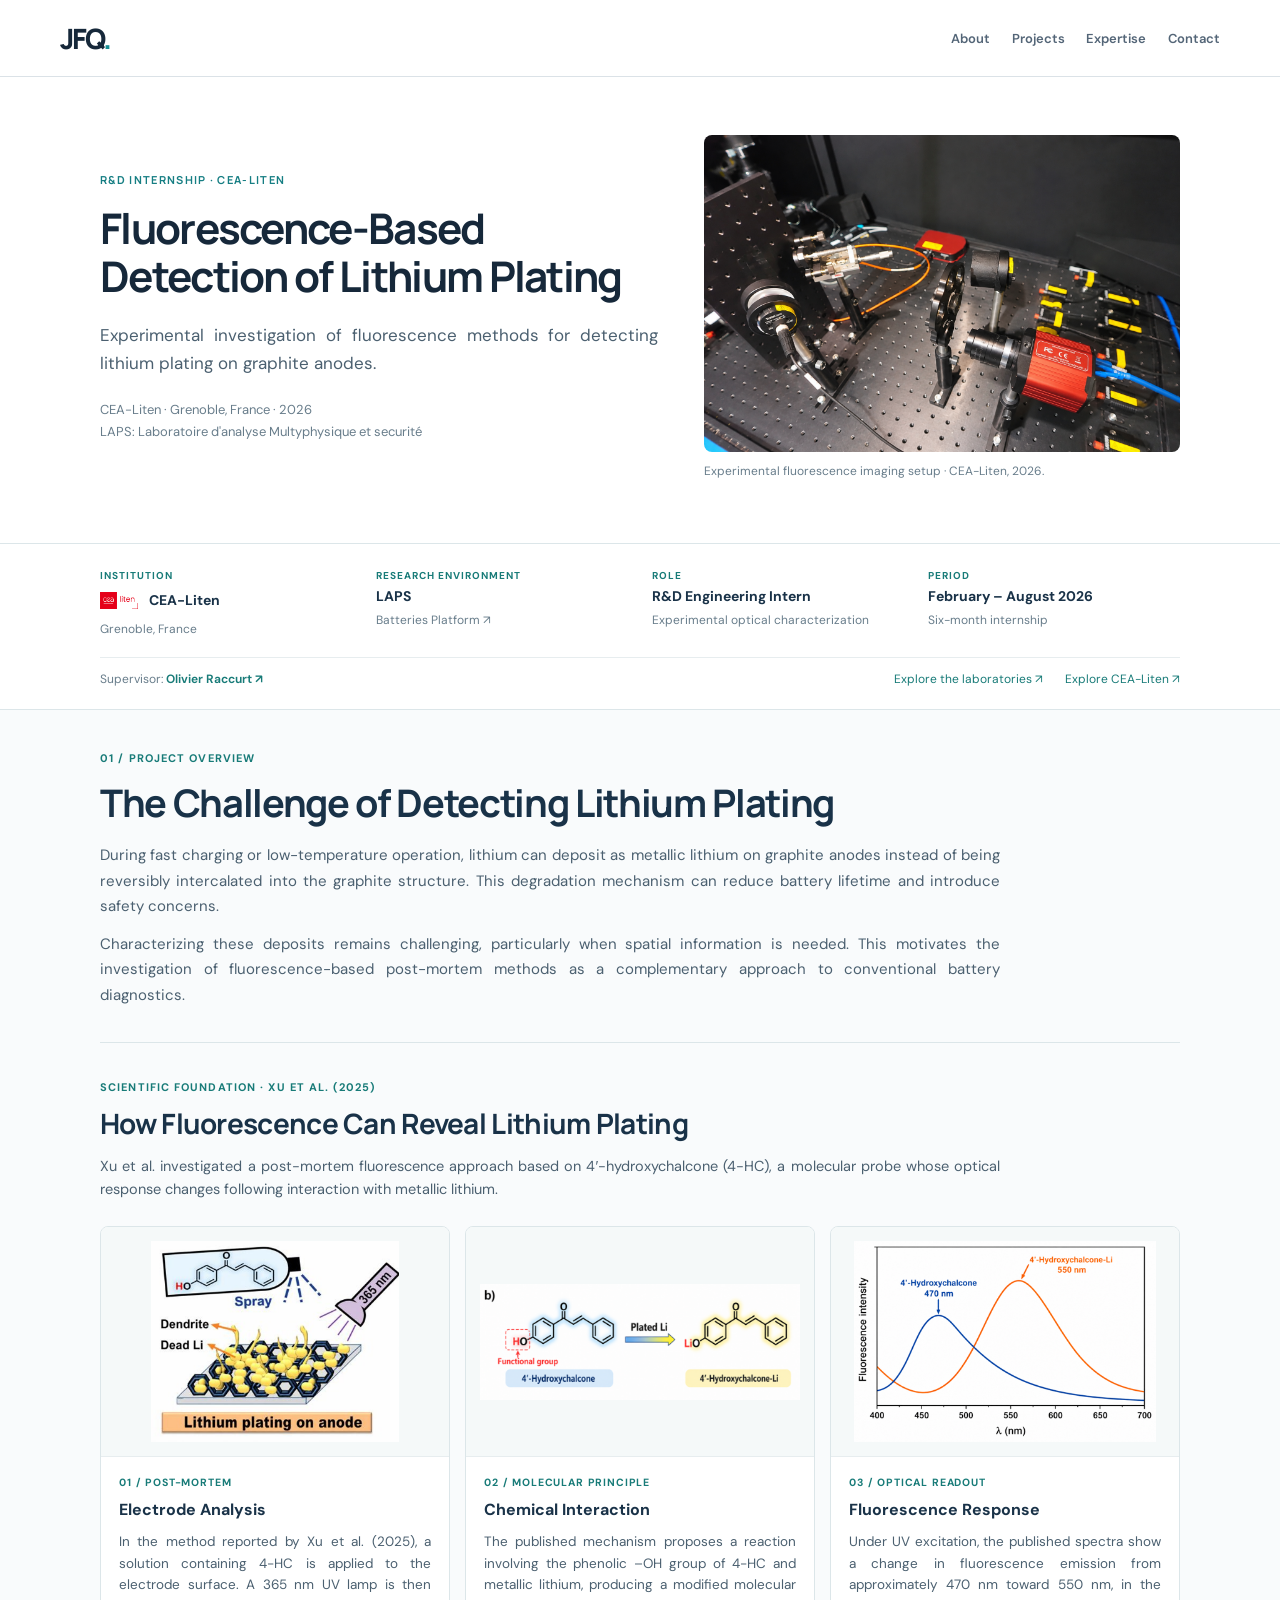
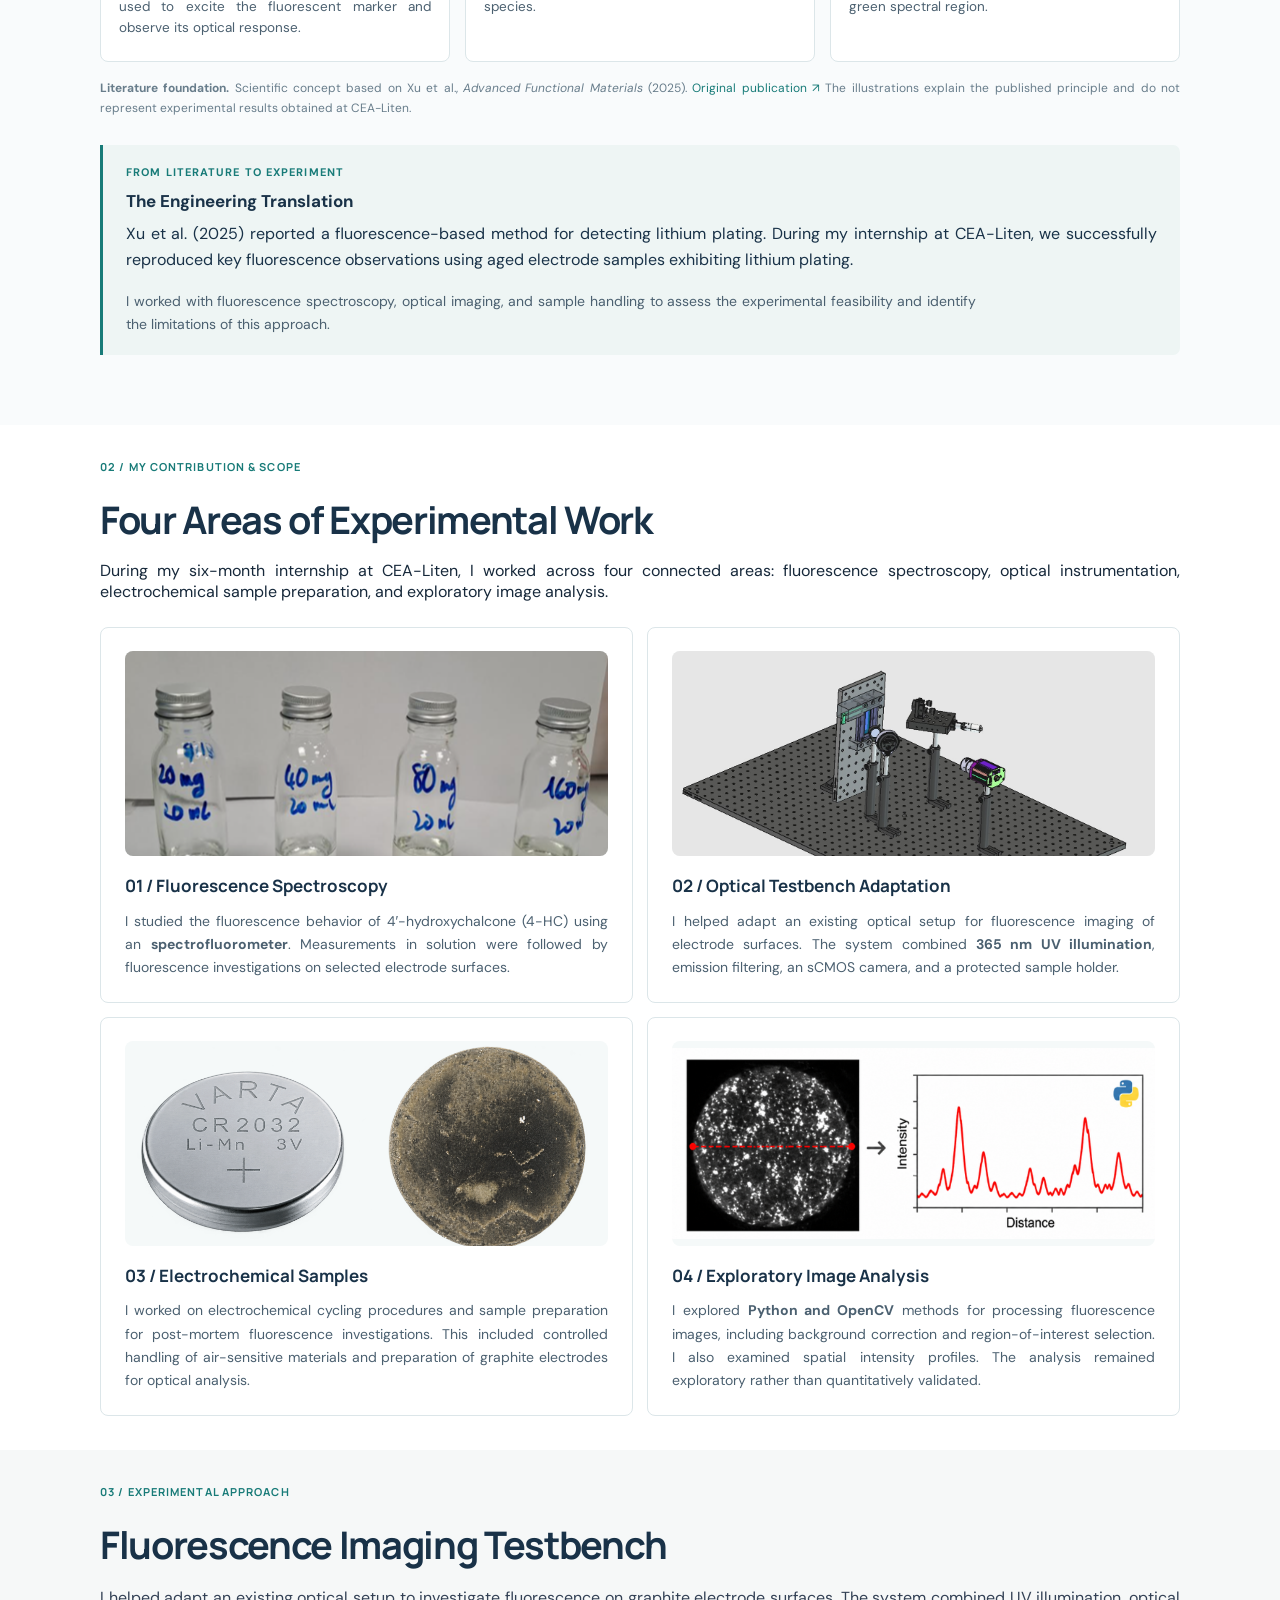
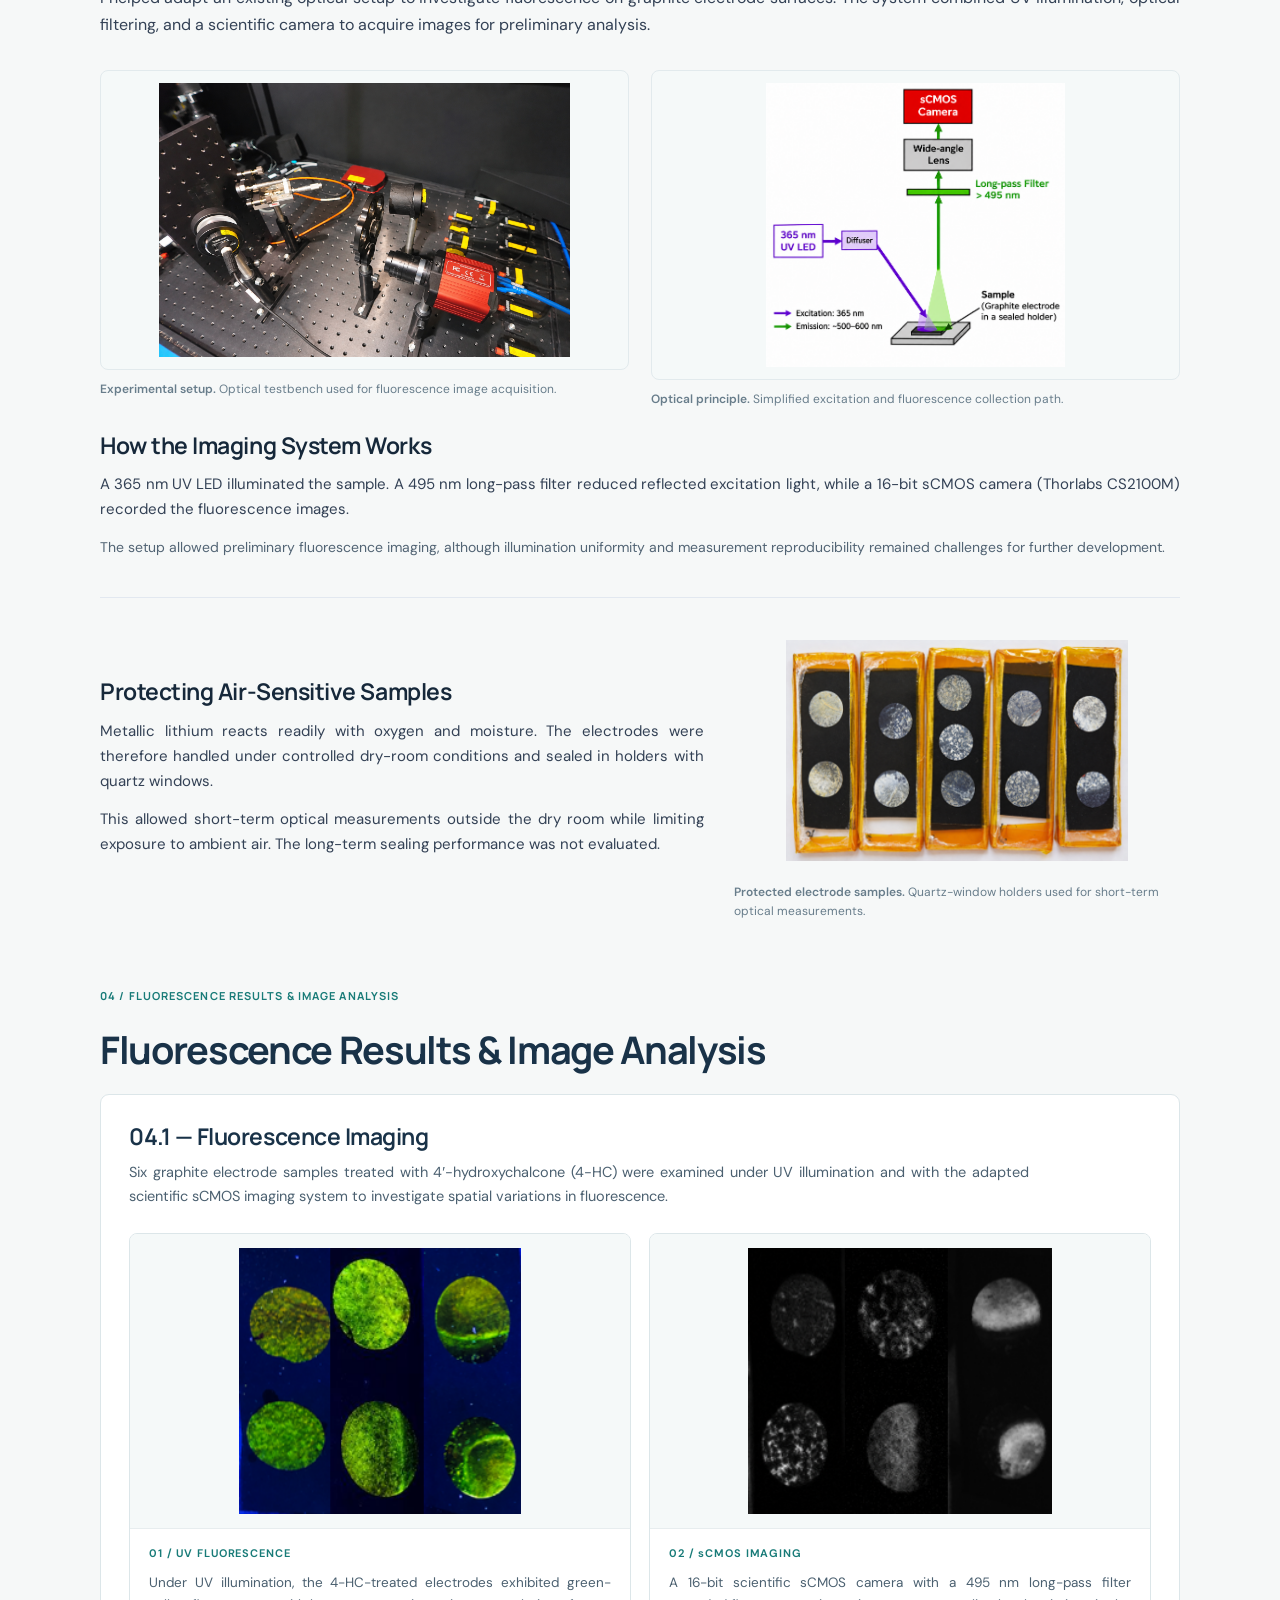
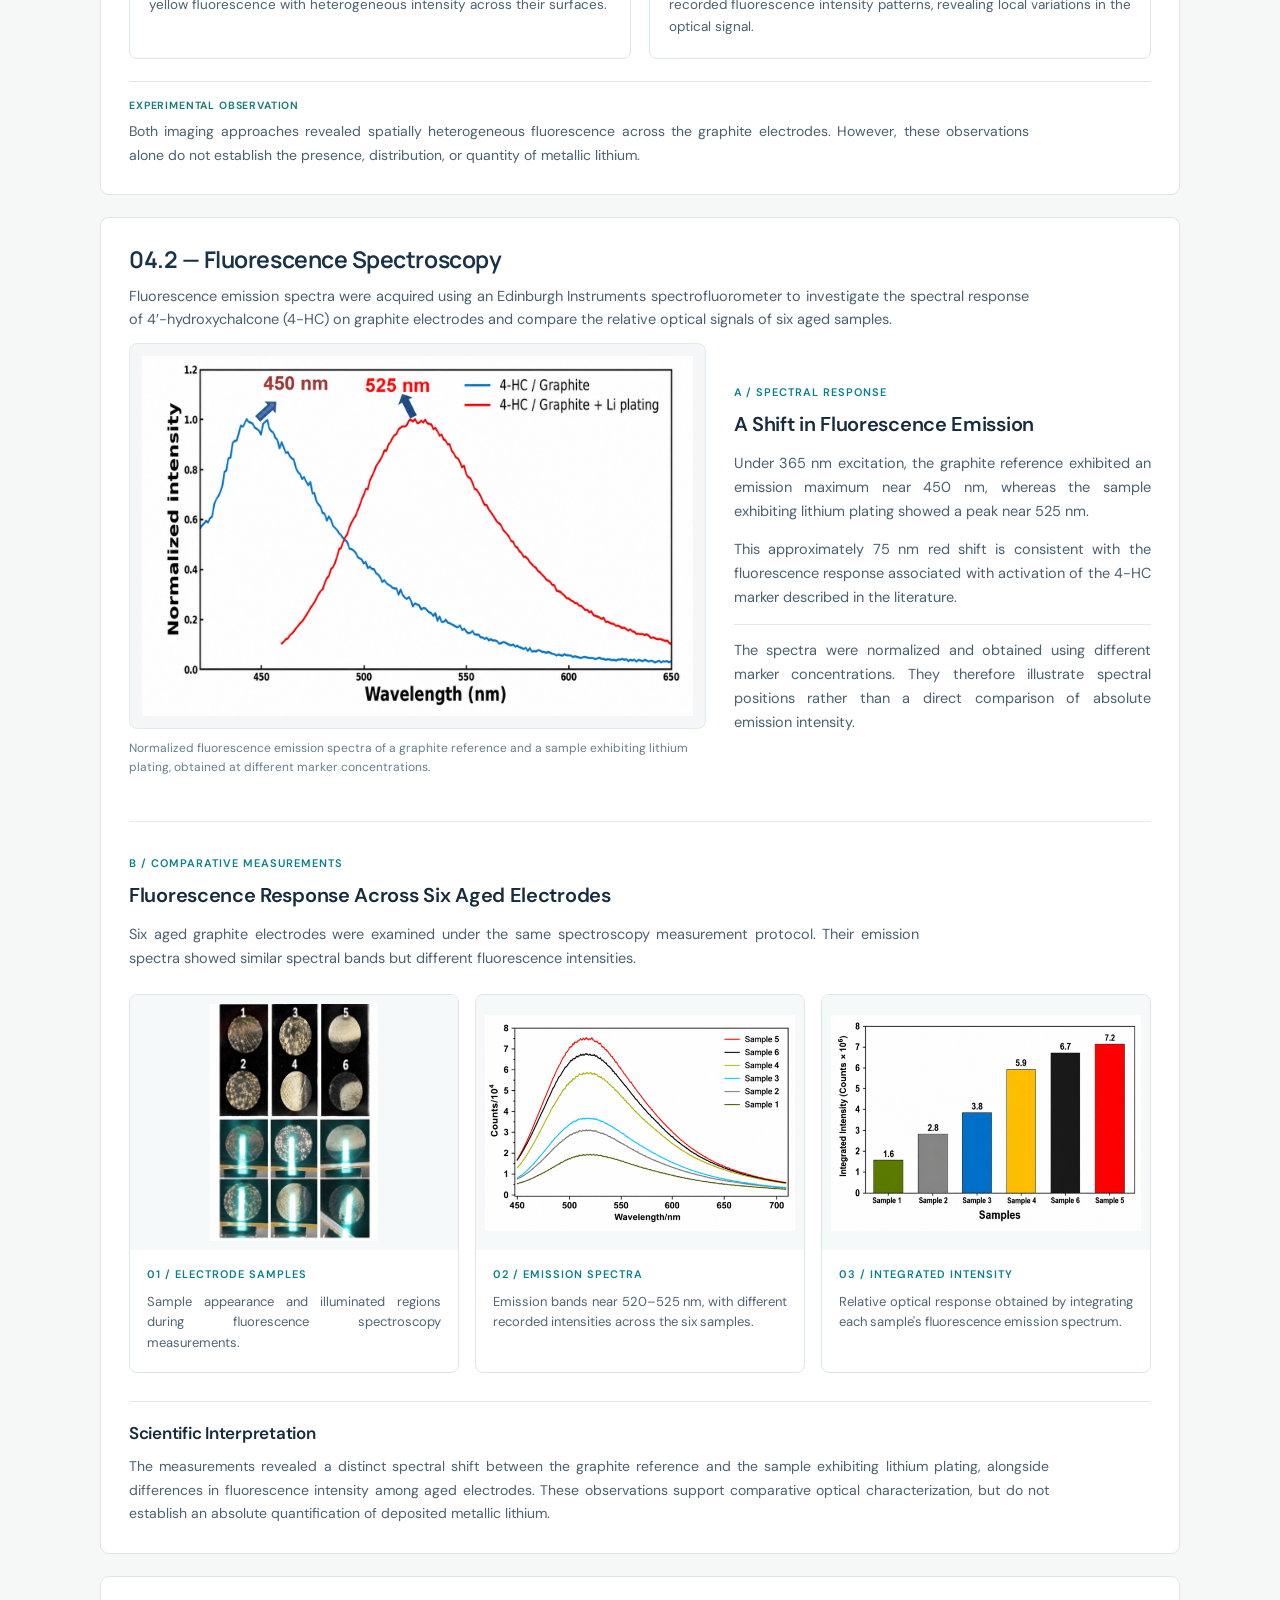
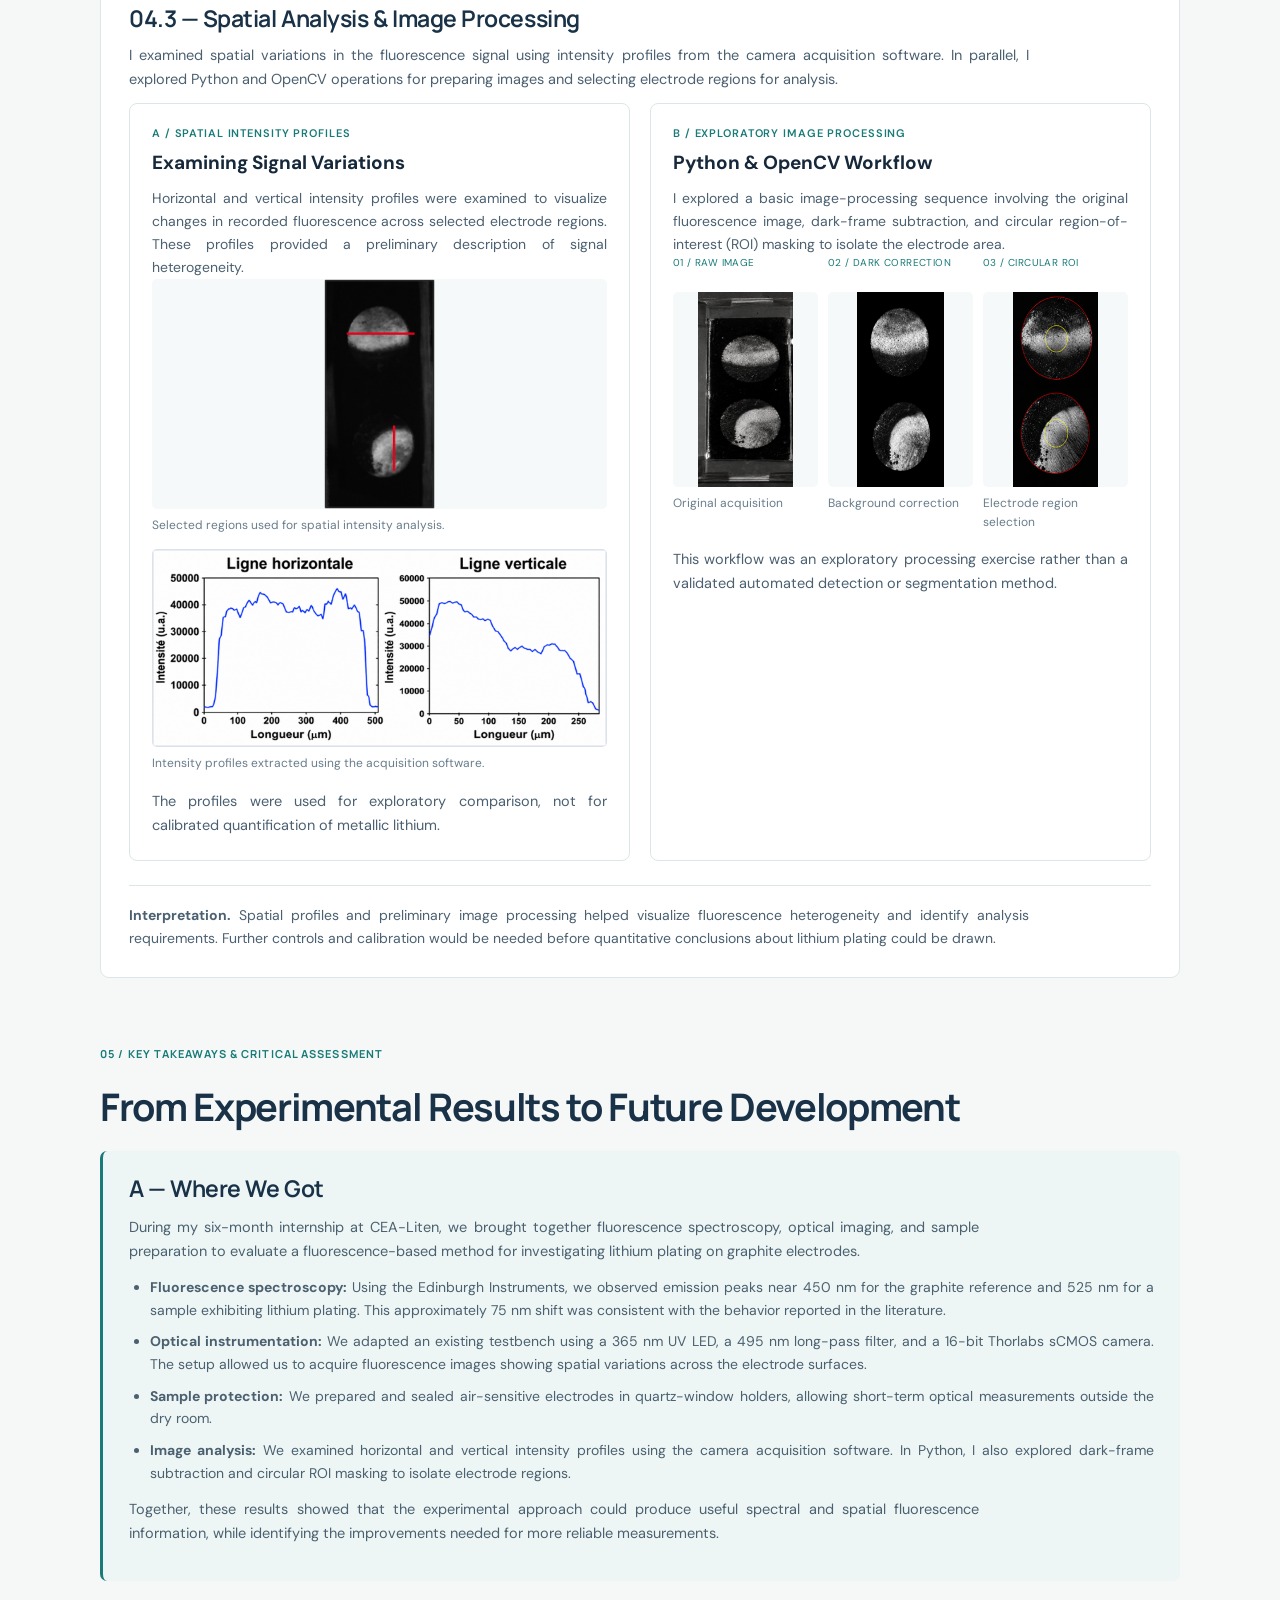
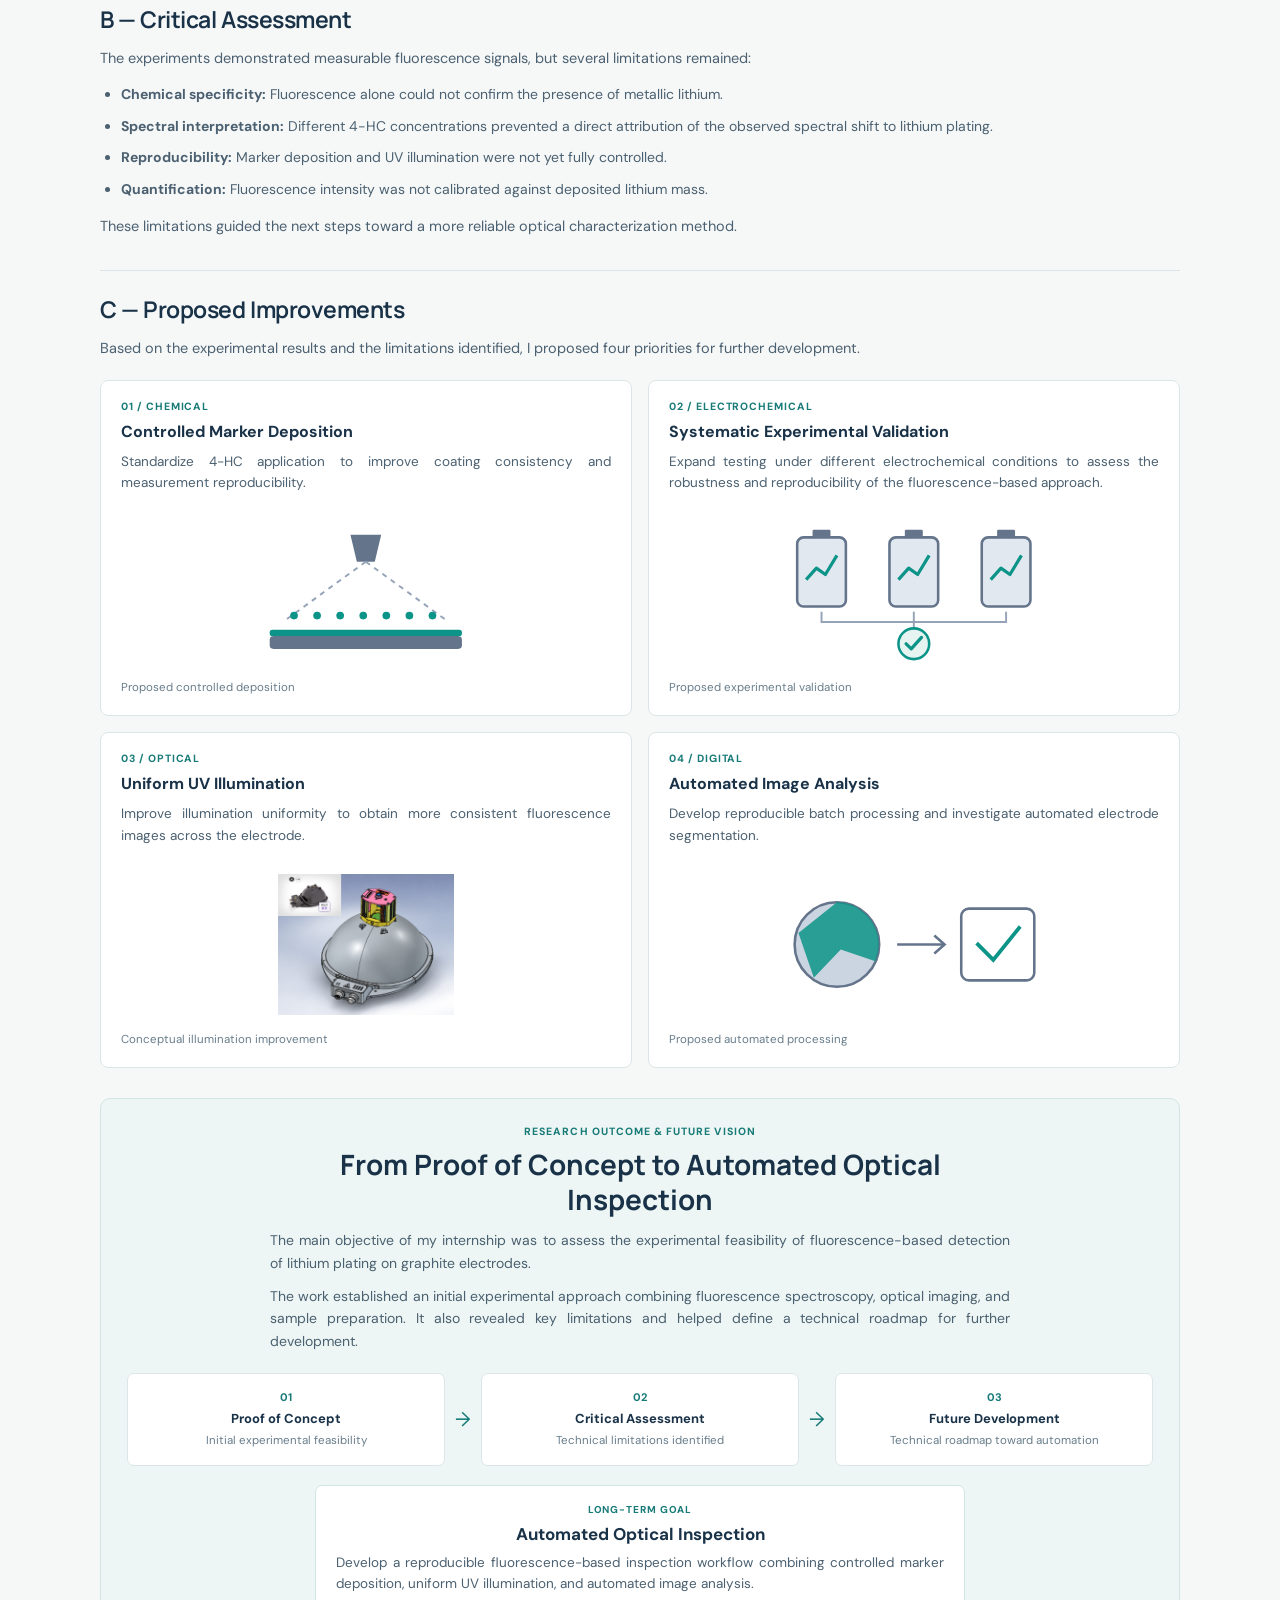
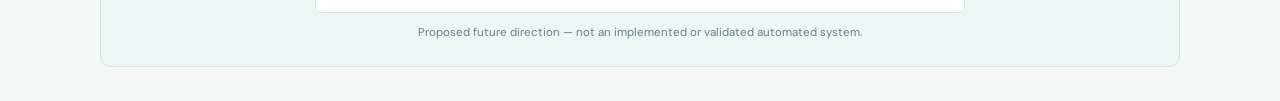
==== commit 2da9b28d: "Layout improvements" ====
--- a/projects/cea-liten.html
+++ b/projects/cea-liten.html
@@ -273,12 +273,11 @@
                                 <h4>Electrode Analysis</h4>
 
                                 <p>
-                                    After electrochemical cycling, the cell
-                                    is opened and the graphite anode is
-                                    examined. A solution of 4-HC in
-                                    diethyl ether is applied by spraying. Then a 365 nm UV
-                                    lamp is used to excite the
-                                    fluorescent marker and observe the fluorescence response.
+                                    In the method reported by Xu et al. (2025),
+                                    a solution containing 4-HC is applied to the
+                                    electrode surface. A 365 nm UV lamp is then
+                                    used to excite the fluorescent marker and
+                                    observe its optical response.
                                 </p>
 
                             </div>
@@ -383,15 +382,20 @@
                         <h4>The Engineering Translation</h4>
 
                         <p>
-                            Xu et al. (2025) reported a fluorescence-based method for detecting lithium plating. During
-                            my internship at CEA-Liten, I explored whether this approach could be adapted to our
-                            laboratory setup.
-
-                            I worked with fluorescence spectroscopy, optical imaging, and sample handling to investigate
-                            its practical limitations. The goal was to assess its feasibility, not to claim a validated
-                            detection method.
+                            Xu et al. (2025) reported a fluorescence-based
+                            method for detecting lithium plating. During
+                            my internship at CEA-Liten, we successfully
+                            reproduced key fluorescence observations
+                            using aged electrode samples exhibiting
+                            lithium plating.
                         </p>
 
+                        <p>
+                            I worked with fluorescence spectroscopy,
+                            optical imaging, and sample handling to
+                            assess the experimental feasibility and
+                            identify the limitations of this approach.
+                        </p>
                     </div>
                 </div>
 
@@ -441,10 +445,10 @@
                             <p>
                                 I studied the fluorescence behavior of
                                 4′-hydroxychalcone (4-HC) using an
-                                <strong>FLSP920 spectrofluorometer</strong>.
+                                <strong> spectrofluorometer</strong>.
                                 Measurements in solution were followed by
-                                investigations on selected solid surfaces,
-                                including copper and graphite.
+                                fluorescence investigations on selected
+                                electrode surfaces.
                             </p>
 
                         </div>
@@ -804,7 +808,7 @@
 
                     <p class="spectroscopy-intro">
                         Fluorescence emission spectra were acquired using an
-                        Edinburgh Instruments FLSP920 spectrofluorometer
+                        Edinburgh Instruments spectrofluorometer
                         to investigate the spectral response of
                         4′-hydroxychalcone (4-HC) on graphite electrodes
                         and compare the relative optical signals of
@@ -824,9 +828,10 @@
                             </div>
 
                             <figcaption>
-                                Normalized emission spectra of 4-HC on
-                                graphite reference (16 mg/mL) and graphite
-                                exhibiting lithium plating (1 mg/mL).
+                                Normalized fluorescence emission spectra
+                                of a graphite reference and a sample
+                                exhibiting lithium plating, obtained
+                                at different marker concentrations.
                             </figcaption>
 
                         </figure>
@@ -1009,15 +1014,16 @@
                             <div class="spatial-profiles">
                                 <figure>
                                     <img src="../assets/images/cea-liten/spatial-intensity-profiles.png"
-                                         alt="Fluorescence electrode image with selected spatial intensity profiles"
-                                         loading="lazy">
+                                        alt="Fluorescence electrode image with selected spatial intensity profiles"
+                                        loading="lazy">
                                     <figcaption>Selected regions used for spatial intensity analysis.</figcaption>
                                 </figure>
                                 <figure>
                                     <img src="../assets/images/cea-liten/intensity-profile-plots.png"
-                                         alt="Horizontal and vertical fluorescence intensity profile plots"
-                                         loading="lazy">
-                                    <figcaption>Intensity profiles extracted using the acquisition software.</figcaption>
+                                        alt="Horizontal and vertical fluorescence intensity profile plots"
+                                        loading="lazy">
+                                    <figcaption>Intensity profiles extracted using the acquisition software.
+                                    </figcaption>
                                 </figure>
                             </div>
                             <p class="spatial-panel__caption">
@@ -1040,22 +1046,21 @@
                                 <figure>
                                     <span>01 / RAW IMAGE</span>
                                     <img src="../assets/images/cea-liten/raw-fluorescence.png"
-                                         alt="Original fluorescence image before processing"
-                                         loading="lazy">
+                                        alt="Original fluorescence image before processing" loading="lazy">
                                     <figcaption>Original acquisition</figcaption>
                                 </figure>
                                 <figure>
                                     <span>02 / DARK CORRECTION</span>
                                     <img src="../assets/images/cea-liten/dark-correction.png"
-                                         alt="Fluorescence image after exploratory dark-frame subtraction"
-                                         loading="lazy">
+                                        alt="Fluorescence image after exploratory dark-frame subtraction"
+                                        loading="lazy">
                                     <figcaption>Background correction</figcaption>
                                 </figure>
                                 <figure>
                                     <span>03 / CIRCULAR ROI</span>
                                     <img src="../assets/images/cea-liten/circular-roi.png"
-                                         alt="Circular region of interest selected on the electrode image"
-                                         loading="lazy">
+                                        alt="Circular region of interest selected on the electrode image"
+                                        loading="lazy">
                                     <figcaption>Electrode region selection</figcaption>
                                 </figure>
                             </div>
@@ -1114,7 +1119,7 @@
                     <ul>
                         <li>
                             <strong>Fluorescence spectroscopy:</strong>
-                            Using the Edinburgh Instruments FLSP920, we
+                            Using the Edinburgh Instruments, we
                             observed emission peaks near 450 nm for the
                             graphite reference and 525 nm for a sample
                             exhibiting lithium plating. This approximately
@@ -1201,6 +1206,7 @@
                 <!-- C / Proposed roadmap -->
 
                 <!-- C / Proposed Improvements -->
+
                 <div class="takeaway-block takeaway-roadmap">
 
                     <h3>C — Proposed Improvements</h3>
@@ -1212,9 +1218,11 @@
 
                     <div class="improvement-grid">
 
-                        <!-- Chemical -->
+                        <!-- 01 / CHEMICAL -->
                         <article class="improvement-card">
+
                             <span class="improvement-number">01 / CHEMICAL</span>
+
                             <h4>Controlled Marker Deposition</h4>
 
                             <p>
@@ -1224,7 +1232,9 @@
 
                             <div class="improvement-visual chemical-visual" role="img"
                                 aria-label="Conceptual diagram of uniform marker deposition">
+
                                 <svg viewBox="0 0 240 110" aria-hidden="true">
+
                                     <path d="M108 10 H132 L127 31 H113 Z" fill="#64748b" />
 
                                     <path d="M120 31 L58 76 M120 31 L182 76" fill="none" stroke="#94a3b8"
@@ -1241,39 +1251,87 @@
                                     </g>
 
                                     <rect x="45" y="84" width="150" height="5" rx="2" fill="#0d9488" />
+
                                     <rect x="45" y="89" width="150" height="10" rx="3" fill="#64748b" />
+
                                 </svg>
                             </div>
 
                             <span class="improvement-caption">
                                 Proposed controlled deposition
                             </span>
+
                         </article>
 
-                        <!-- Electrochemical -->
+
+                        <!-- 02 / ELECTROCHEMICAL -->
                         <article class="improvement-card">
+
                             <span class="improvement-number">02 / ELECTROCHEMICAL</span>
-                            <h4>Systematic Cycling Conditions</h4>
+
+                            <h4>Systematic Experimental Validation</h4>
 
                             <p>
-                                Expand testing using a proposed 4 × 4 matrix
-                                of charging rates and overcharge levels.
-                            </p>
-
-                            <div class="improvement-visual">
-                                <img src="../assets/images/cea-liten/cycling-matrix.png"
-                                    alt="Proposed 4 by 4 electrochemical cycling matrix comparing charging rates and overcharge levels"
-                                    loading="lazy">
+                                Expand testing under different electrochemical
+                                conditions to assess the robustness and
+                                reproducibility of the fluorescence-based approach.
+                            </p>
+
+                            <div class="improvement-visual electrochemical-visual" role="img"
+                                aria-label="Conceptual illustration of experimental validation">
+
+                                <svg viewBox="0 0 240 110" aria-hidden="true">
+
+                                    <!-- Generic experimental samples -->
+                                    <g fill="#e2e8f0" stroke="#64748b" stroke-width="2">
+                                        <rect x="29" y="12" width="38" height="54" rx="5" />
+                                        <rect x="101" y="12" width="38" height="54" rx="5" />
+                                        <rect x="173" y="12" width="38" height="54" rx="5" />
+                                    </g>
+
+                                    <!-- Battery terminals -->
+                                    <g fill="#64748b">
+                                        <rect x="41" y="6" width="14" height="6" rx="1" />
+                                        <rect x="113" y="6" width="14" height="6" rx="1" />
+                                        <rect x="185" y="6" width="14" height="6" rx="1" />
+                                    </g>
+
+                                    <!-- Conceptual measurement signals -->
+                                    <g fill="none" stroke="#0d9488" stroke-width="2.5" stroke-linejoin="round">
+
+                                        <path d="M36 45 L44 36 L51 41 L60 26" />
+                                        <path d="M108 45 L116 36 L123 41 L132 26" />
+                                        <path d="M180 45 L188 36 L195 41 L204 26" />
+
+                                    </g>
+
+                                    <!-- Validation workflow -->
+                                    <g fill="none" stroke="#94a3b8" stroke-width="1.5">
+                                        <path d="M48 70 V78 H192 V70" />
+                                        <path d="M120 70 V84" />
+                                    </g>
+
+                                    <!-- Validation symbol -->
+                                    <circle cx="120" cy="95" r="12" fill="#e6f4f1" stroke="#0d9488" stroke-width="2" />
+
+                                    <path d="M114 95 L118 99 L126 90" fill="none" stroke="#0d9488" stroke-width="2.5"
+                                        stroke-linecap="round" stroke-linejoin="round" />
+
+                                </svg>
                             </div>
 
                             <span class="improvement-caption">
-                                Proposed experimental matrix
+                                Proposed experimental validation
                             </span>
+
                         </article>
 
-                        <!-- Optical -->
+
+                        <!-- 03 / OPTICAL -->
                         <article class="improvement-card">
+
                             <span class="improvement-number">03 / OPTICAL</span>
+
                             <h4>Uniform UV Illumination</h4>
 
                             <p>
@@ -1282,19 +1340,25 @@
                             </p>
 
                             <div class="improvement-visual">
+
                                 <img src="../assets/images/cea-liten/dome-illumination.png"
                                     alt="Conceptual dome illumination system proposed for more uniform UV excitation"
                                     loading="lazy">
+
                             </div>
 
                             <span class="improvement-caption">
                                 Conceptual illumination improvement
                             </span>
+
                         </article>
 
-                        <!-- Digital -->
+
+                        <!-- 04 / DIGITAL -->
                         <article class="improvement-card">
+
                             <span class="improvement-number">04 / DIGITAL</span>
+
                             <h4>Automated Image Analysis</h4>
 
                             <p>
@@ -1304,12 +1368,13 @@
 
                             <div class="improvement-visual digital-visual" role="img"
                                 aria-label="Conceptual image segmentation and automated analysis workflow">
+
                                 <svg viewBox="0 0 240 110" aria-hidden="true">
 
                                     <circle cx="60" cy="55" r="33" fill="#cbd5e1" stroke="#64748b" stroke-width="2" />
 
                                     <path d="M60 22 A33 33 0 0 1 90 68
-                             L63 59 L42 81 L30 46 Z" fill="#0d9488" opacity="0.85" />
+                        L63 59 L42 81 L30 46 Z" fill="#0d9488" opacity="0.85" />
 
                                     <path d="M107 55 H143" stroke="#64748b" stroke-width="2" />
 
@@ -1319,17 +1384,20 @@
                                         stroke-width="2" />
 
                                     <path d="M169 54 L182 67 L203 41" fill="none" stroke="#0d9488" stroke-width="3" />
+
                                 </svg>
                             </div>
 
                             <span class="improvement-caption">
                                 Proposed automated processing
                             </span>
+
                         </article>
 
                     </div>
 
                 </div>
+
 
 
                 <!-- Long-term Research Vision -->
--- a/assets/css/style.css
+++ b/assets/css/style.css
@@ -1,610 +1,3262 @@
 @import url('https://fonts.googleapis.com/css2?family=DM+Sans:wght@400;500;600;700&family=Manrope:wght@400;500;600;700;800&display=swap');
 
 :root {
+
     --ink: #16283a;
+
     --navy: #0b1a2b;
+
     --muted: #647485;
+
     --teal: #167e83;
+
     --paper: #f6f8f8;
+
     --line: #dbe2e7
 }
 
 * {
+
     box-sizing: border-box
 }
 
 html {
+
     scroll-behavior: smooth
 }
 
 body {
+
     margin: 0;
+
     color: var(--ink);
+
     font-family: 'DM Sans', Arial, sans-serif;
+
     background: #fff
 }
 
 a {
+
     color: inherit;
+
     text-decoration: none
 }
 
 .wrap {
+
     width: min(1160px, calc(100% - 64px));
+
     margin: auto
 }
 
 .skip {
+
     position: absolute;
+
     left: -9999px
 }
 
 .skip:focus {
+
     left: 16px;
+
     top: 16px;
+
     background: #fff;
+
     z-index: 99;
+
     padding: 12px
 }
 
 .nav {
+
     background: #fff;
+
     border-bottom: 1px solid var(--line);
+
     position: sticky;
+
     top: 0;
+
     z-index: 10
 }
 
 .navinner {
+
     height: 76px;
+
     display: flex;
+
     align-items: center;
+
     gap: 36px
 }
 
 .brand {
+
     font: 800 28px Manrope, Arial;
+
     letter-spacing: -2px
 }
 
 .branddot {
+
     color: #178e94
 }
 
 .nav nav {
+
     display: flex;
+
     gap: 26px;
+
     margin-left: auto
 }
 
 .nav nav a {
+
     font-size: 13px;
+
     color: #536577;
+
     font-weight: 600
 }
 
 .nav nav a:hover {
+
     color: var(--teal)
 }
 
 .navcta {
+
     border: 1px solid #cad5dc;
+
     padding: 11px 18px;
+
     border-radius: 4px;
+
     font-size: 12px;
+
     font-weight: 700
 }
 
 .hero {
+
     padding-top: 86px
 }
 
 .eyebrow,
+
 .section-label {
+
     font: 700 11px Manrope, Arial;
+
     letter-spacing: 2.3px;
+
     color: var(--teal)
 }
 
 .signal {
+
     display: inline-block;
+
     width: 8px;
+
     height: 8px;
+
     border-radius: 50%;
+
     background: #21a69b;
+
     margin-right: 10px
 }
 
 .hero-grid {
+
     display: grid;
-    grid-template-columns: 1.55fr .75fr;
+
+    grid-template-columns: 1.35fr 1fr;
+
     gap: 70px;
+
     padding: 26px 0 80px
 }
 
 h1,
+
 h2,
+
 h3,
+
 p {
+
     margin-top: 0
 }
 
 h1,
+
 h2,
+
 h3 {
+
     font-family: Manrope, Arial, sans-serif
 }
 
 h1 {
+
     font-size: clamp(44px, 5vw, 70px);
+
     line-height: 1.15;
+
     letter-spacing: -3.8px;
+
     font-weight: 700;
+
     margin-bottom: 32px
 }
 
 h1 em,
+
 h2 em {
+
     font-style: normal;
+
     color: var(--teal)
 }
 
 .lead {
+
     font-size: 17px;
+
     line-height: 1.9;
+
     max-width: 660px;
+
     color: #586a79
 }
 
 .lead strong {
+
     color: var(--ink)
 }
 
 .actions {
+
     display: flex;
+
     gap: 12px;
+
     flex-wrap: wrap;
+
     margin-top: 32px
 }
 
 .primary,
+
 .secondary {
+
     padding: 17px 22px;
+
     font-size: 13px;
+
     font-weight: 700;
+
     border-radius: 4px;
+
     display: inline-flex;
+
     gap: 22px;
+
     align-items: center;
+
     justify-content: space-between
 }
 
 .primary {
+
     background: #116d75;
+
     color: #fff
 }
 
 .primary:hover {
+
     background: #0a515a
 }
 
 .secondary {
+
     border: 1px solid #c8d4d9;
+
     color: #244256
 }
 
 .hero-panel {
+
     background: #10263a;
+
     color: #fff;
+
     padding: 30px 28px;
+
     align-self: stretch;
+
     min-height: 410px;
+
     box-shadow: 16px 16px 0 #e9f0f0
 }
 
 .panel-top,
+
 .panel-bottom {
+
     font: 700 10px Manrope;
+
     letter-spacing: 1.6px;
+
     color: #a1c1cc;
+
     display: flex;
+
     justify-content: space-between
 }
 
 .scope {
+
     display: flex;
+
     gap: 22px;
+
     border-bottom: 1px solid #30495b;
+
     padding: 24px 0;
+
     font-size: 16px;
+
     font-weight: 600;
+
     line-height: 1.55
 }
 
 .scope-n {
+
     font: 700 12px Manrope;
+
     color: #62b6b2
 }
 
 .panel-bottom {
+
     margin-top: 25px;
+
     font-size: 9px
 }
 
 .hero-foot {
+
     display: flex;
+
     justify-content: space-between;
+
     border-top: 1px solid var(--line);
+
     padding: 22px 0;
+
     font: 700 10px Manrope;
+
     letter-spacing: 1.4px;
+
     color: #8796a0
 }
 
 .section {
+
     padding: 112px 0
 }
 
 .light {
+
     background: var(--paper)
 }
 
 .split {
+
     display: grid;
+
     grid-template-columns: 1fr 1fr;
+
     gap: 85px
 }
 
 .section-label {
+
     margin-bottom: 28px
 }
 
 h2 {
+
     font-size: clamp(35px, 4vw, 53px);
+
     line-height: 1.18;
+
     letter-spacing: -2.6px;
+
     font-weight: 700;
+
     margin-bottom: 30px
 }
 
 .bodycopy p {
+
     font-size: 16px;
+
     line-height: 1.9;
+
     color: #526677;
+
     margin-bottom: 22px
 }
 
 .small-note {
+
     font-size: 12px;
+
     color: #697f8c;
+
     border-left: 3px solid #1b8c8d;
+
     padding: 10px 16px;
+
     margin-top: 30px
 }
 
 .section-head {
+
     display: flex;
+
     justify-content: space-between;
+
     gap: 60px;
+
     align-items: end;
+
     margin-bottom: 40px
 }
 
 .section-head h2 {
+
     margin: 0
 }
 
 .section-head p {
+
     max-width: 430px;
+
     font-size: 14px;
+
     line-height: 1.75;
+
     color: #637787
 }
 
 .project-grid {
+
     display: grid;
+
     grid-template-columns: repeat(3, 1fr);
+
     gap: 22px
 }
 
 .project {
+
     border: 1px solid var(--line);
+
     background: #fff;
+
     display: flex;
+
     flex-direction: column
 }
 
 .project-visual {
+
     height: 220px;
+
     background: #142a3c;
+
     position: relative;
+
     overflow: hidden;
+
     display: flex;
+
     align-items: center;
+
     justify-content: center
 }
 
 .project-visual svg {
+
     width: 100%;
+
     height: 100%;
+
     position: relative;
+
     z-index: 1
 }
 
 .visual-two {
+
     background: #1c3548
 }
 
 .visual-three {
+
     background: #132f3d
 }
 
 .visual-caption {
+
     position: absolute;
+
     bottom: 10px;
+
     left: 15px;
+
     right: 10px;
+
     font: 600 8px Manrope;
+
     letter-spacing: 1px;
+
     color: #a9c2cf
 }
 
 .diagram-glow {
+
     position: absolute;
+
     inset: 0;
+
     background: radial-gradient(circle at 50% 50%, #24596955, transparent 65%)
 }
 
 .project-info {
+
     padding: 27px;
+
     display: flex;
+
     flex-direction: column;
+
     flex: 1
 }
 
 .project-meta {
+
     font: 700 10px Manrope;
+
     letter-spacing: 1.1px;
+
     color: var(--teal);
+
     margin-bottom: 16px
 }
 
 .project h3 {
+
     font-size: 21px;
+
     line-height: 1.3;
+
     letter-spacing: -.6px;
+
     margin-bottom: 15px
 }
 
 .project p {
+
     font-size: 13px;
+
     line-height: 1.85;
+
     color: #5f7280
 }
 
 .tags {
+
     display: flex;
+
     gap: 7px;
+
     flex-wrap: wrap;
+
     margin-top: auto;
+
     padding-top: 12px
 }
 
 .tags span {
+
     font-size: 10px;
+
     background: #edf3f3;
+
     color: #3a666b;
+
     padding: 7px 9px;
+
     border-radius: 3px
 }
 
 .project-status {
+
     font-size: 10px;
+
     color: #8a969f;
+
     border-top: 1px solid #e8edef;
+
     margin-top: 22px;
+
     padding-top: 14px
 }
 
 .skill-grid {
+
     display: grid;
+
     grid-template-columns: repeat(2, 1fr);
-    gap: 40px 80px;
-    margin-top: 50px
+
+    gap: 26px 64px;
+
+    margin-top: 34px;
+
 }
 
 .skill-grid>div {
+
     border-top: 1px solid #cbd7dd;
-    padding-top: 20px
+
+    padding-top: 16px;
+
 }
 
 .skill-grid h3 {
-    font-size: 19px
+
+    font-size: 18px;
+
 }
 
 .skill-grid p {
+
     font-size: 14px;
+
+    line-height: 1.7;
+
+    color: #5c7080;
+
+}
+
+.disclaimer {
+
+    margin-top: 22px;
+
+    font-size: 13px;
+
+    line-height: 1.7;
+
+    color: #7c8b95;
+
+}
+
+.research-list {
+
+    margin: 30px 0 40px
+}
+
+.research-list div {
+
+    border-bottom: 1px solid #dbe3e7;
+
+    padding: 16px 0;
+
+    font-weight: 600;
+
+    font-size: 14px
+}
+
+.research-list span {
+
+    color: var(--teal);
+
+    margin-right: 20px;
+
+    font: 700 11px Manrope
+}
+
+.minihead {
+
+    font-size: 16px;
+
+    margin-bottom: 10px
+}
+
+.muted {
+
+    font-size: 13px !important;
+
+    color: #81919b !important
+}
+
+.contact {
+
+    padding: 95px 0;
+
+    background: #10263a;
+
+    color: white
+}
+
+.contact .section-label {
+
+    color: #72d2c5
+}
+
+.contact h2 {
+
+    font-size: clamp(37px, 4.5vw, 62px);
+
+    margin-bottom: 20px
+}
+
+.contact h2 em {
+
+    color: #76c9c5
+}
+
+.contact p {
+
+    color: #bed0da;
+
+    font-size: 16px
+}
+
+.lightbtn {
+
+    background: #74c6bf;
+
+    color: #0c2931
+}
+
+.lightbtn:hover {
+
+    background: #a3e0d8
+}
+
+.lightoutline {
+
+    border-color: #5c7888;
+
+    color: white
+}
+
+.contact-note {
+
+    font-size: 12px !important;
+
+    margin-top: 35px;
+
+    color: #8ca9b8 !important
+}
+
+footer {
+
+    background: #091927;
+
+    color: #9bb1be
+}
+
+.footerinner {
+
+    padding: 28px 0;
+
+    display: flex;
+
+    justify-content: space-between;
+
+    gap: 20px;
+
+    font-size: 11px
+}
+
+@media(max-width:900px) {
+
+    .hero-grid,
+
+    .split {
+
+        grid-template-columns: 1fr;
+
+        gap: 35px
+    }
+
+    .hero-panel {
+
+        max-width: 520px
+    }
+
+    .project-grid {
+
+        grid-template-columns: 1fr 1fr
+    }
+
+    .nav nav {
+
+        gap: 12px
+    }
+
+    .navcta {
+
+        display: none
+    }
+
+}
+
+@media(max-width:620px) {
+
+    .wrap {
+
+        width: calc(100% - 36px)
+    }
+
+    .navinner {
+
+        height: 66px
+    }
+
+    .nav nav {
+
+        gap: 12px
+    }
+
+    .nav nav a {
+
+        font-size: 11px
+    }
+
+    .nav nav a:nth-child(3),
+
+    .nav nav a:nth-child(4) {
+
+        display: none
+    }
+
+    .hero {
+
+        padding-top: 55px
+    }
+
+    .hero-grid {
+
+        padding-bottom: 55px
+    }
+
+    h1 {
+
+        font-size: 43px;
+
+        letter-spacing: -2.4px
+    }
+
+    .section {
+
+        padding: 70px 0
+    }
+
+    .section-head {
+
+        display: block
+    }
+
+    .section-head p {
+
+        margin-top: 18px
+    }
+
+    .project-grid,
+
+    .skill-grid {
+
+        grid-template-columns: 1fr
+    }
+
+    .hero-foot {
+
+        font-size: 8px;
+
+        gap: 10px
+    }
+
+    .footerinner {
+
+        flex-wrap: wrap
+    }
+
+    .hero-panel {
+
+        box-shadow: 8px 8px 0 #e9f0f0
+    }
+
+}
+
+/* Academic Background */
+
+.academic-background {
+
+    margin-top: 70px;
+
+}
+
+.academic-heading {
+
+    margin-bottom: 30px;
+
+}
+
+.academic-heading h3 {
+
+    font-size: clamp(24px, 3vw, 32px);
+
+    letter-spacing: -1px;
+
+    line-height: 1.3;
+
+    margin-bottom: 0;
+
+}
+
+.education-grid {
+
+    display: grid;
+
+    grid-template-columns: repeat(2, minmax(0, 1fr));
+
+    gap: 22px;
+
+}
+
+.education-card {
+
+    background: #fff;
+
+    border: 1px solid var(--line);
+
+    border-top: 3px solid var(--teal);
+
+    padding: 32px;
+
+    display: flex;
+
+    flex-direction: column;
+
+}
+
+.education-country {
+
+    color: var(--teal);
+
+    font: 700 11px Manrope, Arial, sans-serif;
+
+    letter-spacing: 1.6px;
+
+    margin-bottom: 20px;
+
+}
+
+.education-card h4 {
+
+    font: 700 21px Manrope, Arial, sans-serif;
+
+    letter-spacing: -.5px;
+
+    line-height: 1.35;
+
+    margin: 0 0 12px;
+
+}
+
+.education-degree {
+
+    font-size: 14px;
+
+    font-weight: 600;
+
+    color: var(--ink);
+
+    margin-bottom: 22px;
+
+}
+
+.education-description {
+
+    font-size: 14px;
+
+    line-height: 1.8;
+
+    color: #5c7080;
+
+    margin-bottom: 28px;
+
+}
+
+.education-card a {
+
+    color: var(--teal);
+
+    font-size: 13px;
+
+    font-weight: 700;
+
+    margin-top: auto;
+
+}
+
+.education-card a:hover {
+
+    text-decoration: underline;
+
+}
+
+.education-image {
+
+    width: 100%;
+
+    height: 200px;
+
+    object-fit: cover;
+
+    display: block;
+
+    margin-bottom: 24px;
+
+}
+
+@media (max-width: 620px) {
+
+    .academic-background {
+
+        margin-top: 45px;
+
+    }
+
+    .education-grid {
+
+        grid-template-columns: 1fr;
+
+    }
+
+    .education-card {
+
+        padding: 25px;
+
+    }
+
+}
+
+/* Contact email */
+
+#contact a[href^="mailto:"] {
+
+    color: #70c7c7;
+
+    font-weight: 700;
+
+    text-decoration: none;
+
+}
+
+#contact a[href^="mailto:"]:hover {
+
+    text-decoration: underline;
+
+}
+
+#contact p:has(a[href^="mailto:"]) {
+
+    font-size: 20px;
+
+    line-height: 1.7;
+
+}
+
+/* Hero — Experimental photograph */
+
+.hero-photo {
+
+    position: relative;
+
+    overflow: hidden;
+
+    padding: 0;
+
+    min-height: 360px;
+
+}
+
+.hero-experiment-image {
+
+    display: block;
+
+    width: 100%;
+
+    height: 100%;
+
+    min-height: 360px;
+
+    object-fit: cover;
+
+    object-position: center;
+
+}
+
+.hero-photo-caption {
+
+    position: absolute;
+
+    bottom: 0;
+
+    left: 0;
+
+    right: 0;
+
+    padding: 22px 24px;
+
+    background: linear-gradient(transparent,
+
+            rgba(11, 26, 43, 0.88));
+
+    color: #fff;
+
+    font: 600 11px Manrope, Arial, sans-serif;
+
+    letter-spacing: 1.2px;
+
+}
+
+/* Hero — Horizontal experimental photograph */
+
+.hero-photo {
+
+    width: 100%;
+
+    min-height: 0;
+
+    aspect-ratio: 4 / 3;
+
+    background: #e5e5e5;
+
+}
+
+.hero-experiment-image {
+
+    width: 100%;
+
+    height: 100%;
+
+    min-height: 0;
+
+    object-fit: contain;
+
+    object-position: center;
+
+}
+
+.project-link {
+
+    color: var(--teal);
+
+    font-weight: 700;
+
+    text-decoration: none;
+
+}
+
+.project-link:hover {
+
+    text-decoration: underline;
+
+}
+
+/* Research project photographs */
+
+.project-visual {
+
+    position: relative;
+
+    height: 220px;
+
+    overflow: hidden;
+
+    display: block;
+
+}
+
+.project-image {
+
+    display: block;
+
+    width: 100%;
+
+    height: 100%;
+
+    object-fit: cover;
+
+    object-position: center;
+
+}
+
+.project-visual .visual-caption {
+
+    position: absolute;
+
+    bottom: 0;
+
+    left: 0;
+
+    width: 100%;
+
+    padding: 18px 14px 10px;
+
+    color: #ffffff;
+
+    background: linear-gradient(to top,
+
+            rgba(11, 26, 43, 0.78),
+
+            transparent);
+
+    font-size: 9px;
+
+    letter-spacing: 0.6px;
+
+}
+
+/* ==========================================
+
+   PROJECT CARDS — INTERACTIVE FINISH
+
+\========================================== */
+
+#projects .project {
+
+    display: flex;
+
+    flex-direction: column;
+
+    min-width: 0;
+
+    transition:
+
+        border-color 0.2s ease,
+
+        transform 0.2s ease,
+
+        box-shadow 0.2s ease;
+
+}
+
+#projects .project:hover {
+
+    border-color: #b8d5d7;
+
+    transform: translateY(-3px);
+
+    box-shadow: 0 12px 28px rgba(16, 43, 64, 0.06);
+
+}
+
+/* Clickable project images */
+
+#projects a.project-visual {
+
+    display: block;
+
+    color: inherit;
+
+    text-decoration: none;
+
+    overflow: hidden;
+
+}
+
+#projects a.project-visual .project-image {
+
+    transition: transform 0.35s ease;
+
+}
+
+#projects a.project-visual:hover .project-image {
+
+    transform: scale(1.035);
+
+}
+
+/* Project content */
+
+#projects .project-info {
+
+    display: flex;
+
+    flex-direction: column;
+
+    flex: 1;
+
+    min-width: 0;
+
+}
+
+#projects .project-title-link {
+
+    color: inherit;
+
+    text-decoration: none;
+
+    transition: color 0.2s ease;
+
+}
+
+#projects .project-title-link:hover {
+
+    color: #137d80;
+
+}
+
+/* Keep tags above footer */
+
+#projects .tags {
+
+    margin-top: auto;
+
+}
+
+/* Unified footer */
+
+#projects .project-footer {
+
+    margin-top: 18px;
+
+    padding-top: 14px;
+
+    border-top: 1px solid #e1e8eb;
+
+}
+
+#projects .project-footer .project-status {
+
+    margin: 0 0 10px;
+
+    padding: 0;
+
+    border: 0;
+
+    font-size: 11px;
+
+    line-height: 1.5;
+
+    color: #73818d;
+
+}
+
+#projects .project-link {
+
+    display: inline-flex;
+
+    align-items: center;
+
+    gap: 8px;
+
+    margin: 0;
+
+    padding: 0;
+
+    color: #137d80;
+
+    font-size: 13px;
+
+    font-weight: 700;
+
+    line-height: 1.5;
+
+    text-decoration: none;
+
+    border: 0;
+
+}
+
+#projects .project-link span {
+
+    font-size: 16px;
+
+    transition: transform 0.2s ease;
+
+}
+
+#projects .project-link:hover {
+
+    color: #0c5559;
+
+    text-decoration: none;
+
+}
+
+#projects .project-link:hover span {
+
+    transform: translate(2px, -2px);
+
+}
+
+/* Keyboard accessibility */
+
+#projects a:focus-visible {
+
+    outline: 2px solid #137d80;
+
+    outline-offset: 3px;
+
+    border-radius: 2px;
+
+}
+
+/* Reduced motion */
+
+@media (prefers-reduced-motion: reduce) {
+
+    #projects .project,
+
+    #projects .project-image,
+
+    #projects .project-link span {
+
+        transition: none;
+
+    }
+
+    #projects .project:hover,
+
+    #projects a.project-visual:hover .project-image {
+
+        transform: none;
+
+    }
+
+}
+
+/* ==========================================
+
+   01 / RESEARCH ENVIRONMENT — CEA-LITEN
+
+\========================================== */
+
+.research-environment {
+
+    margin-top: 80px;
+
+    padding: 36px 40px;
+
+    background: #ffffff;
+
+    border: 1px solid #e1e8ec;
+
+    border-left: 3px solid #2b8c88;
+
+    border-radius: 10px;
+
+}
+
+/* Header */
+
+.research-environment-header {
+
+    display: flex;
+
+    align-items: center;
+
+    justify-content: space-between;
+
+    gap: 32px;
+
+}
+
+.research-environment-heading {
+
+    min-width: 0;
+
+}
+
+.research-environment-eyebrow {
+
+    display: block;
+
+    margin-bottom: 12px;
+
+    color: #2b8c88;
+
+    font-size: 10px;
+
+    font-weight: 700;
+
+    letter-spacing: 0.12em;
+
+}
+
+.research-environment-heading h3 {
+
+    margin: 0 0 8px;
+
+    font-size: 26px;
+
+    font-weight: 700;
+
+    letter-spacing: -0.035em;
+
+}
+
+.research-environment-heading h3 a {
+
+    color: #172c42;
+
+    text-decoration: none;
+
+}
+
+.research-environment-heading h3 a:hover {
+
+    color: #2b8c88;
+
+}
+
+.research-environment-heading p {
+
+    margin: 0;
+
+    color: #718294;
+
+    font-size: 13px;
+
+}
+
+/* Institutional logo */
+
+.research-environment-logo {
+
+    flex: 0 0 110px;
+
+    display: flex;
+
+    align-items: center;
+
+    justify-content: center;
+
+}
+
+.research-environment-logo img {
+
+    display: block;
+
+    max-width: 100%;
+
+    max-height: 72px;
+
+    width: auto;
+
+    height: auto;
+
+    object-fit: contain;
+
+}
+
+/* Description */
+
+.research-environment-body {
+
+    max-width: 780px;
+
+    margin-top: 30px;
+
+    padding-top: 26px;
+
+    border-top: 1px solid #e8edf0;
+
+}
+
+.research-environment-body p {
+
+    margin: 0 0 16px;
+
+    color: #526477;
+
+    font-size: 15px;
+
+    line-height: 1.8;
+
+}
+
+.research-environment-body p:last-child {
+
+    margin-bottom: 0;
+
+}
+
+.research-environment-body strong {
+
+    color: #172c42;
+
+    font-weight: 600;
+
+}
+
+/* Supervisor */
+
+.research-environment-supervisor {
+
+    display: flex;
+
+    align-items: center;
+
+    gap: 18px;
+
+    margin-top: 28px;
+
+}
+
+.research-environment-supervisor span {
+
+    color: #83909e;
+
+    font-size: 10px;
+
+    font-weight: 700;
+
+    letter-spacing: 0.09em;
+
+}
+
+.research-environment-supervisor a {
+
+    color: #172c42;
+
+    font-size: 13px;
+
+    font-weight: 600;
+
+    text-decoration: none;
+
+}
+
+.research-environment-supervisor a:hover {
+
+    color: #2b8c88;
+
+}
+
+/* External links */
+
+.research-environment-links {
+
+    display: flex;
+
+    flex-wrap: wrap;
+
+    gap: 12px;
+
+    margin-top: 30px;
+
+    padding-top: 22px;
+
+    border-top: 1px solid #e8edf0;
+
+}
+
+.research-environment-links a {
+
+    display: inline-flex;
+
+    align-items: center;
+
+    padding: 10px 14px;
+
+    border: 1px solid #e1e8ec;
+
+    border-radius: 6px;
+
+    color: #344e61;
+
+    background: #ffffff;
+
+    font-size: 12px;
+
+    font-weight: 600;
+
+    text-decoration: none;
+
+    transition: border-color 0.2s ease,
+
+        color 0.2s ease,
+
+        background 0.2s ease;
+
+}
+
+.research-environment-links a:hover {
+
+    color: #237a76;
+
+    border-color: #b5d9d5;
+
+    background: #f5fbfa;
+
+}
+
+/* Responsive */
+
+@media (max-width: 700px) {
+
+    .research-environment {
+
+        margin-top: 56px;
+
+        padding: 26px 22px;
+
+    }
+
+    .research-environment-header {
+
+        gap: 18px;
+
+    }
+
+    .research-environment-heading h3 {
+
+        font-size: 23px;
+
+    }
+
+    .research-environment-logo {
+
+        flex-basis: 76px;
+
+    }
+
+    .research-environment-logo img {
+
+        max-height: 56px;
+
+    }
+
+    .research-environment-supervisor {
+
+        flex-direction: column;
+
+        align-items: flex-start;
+
+        gap: 7px;
+
+    }
+
+    .research-environment-links a {
+
+        font-size: 11px;
+
+    }
+
+}
+
+/* =========================================================
+
+   HOME REFINEMENT — editorial proportions and spacing
+
+   Maintains the existing navy/teal visual identity.
+
+   ========================================================= */
+
+:root {
+
+    --space-1: 8px;
+
+    --space-2: 16px;
+
+    --space-3: 24px;
+
+    --space-4: 32px;
+
+    --space-5: 48px;
+
+    --space-6: 72px;
+
+    --space-7: 96px;
+
+    --radius-card: 6px;
+
+}
+
+body {
+
+    -webkit-font-smoothing: antialiased;
+
+}
+
+.wrap {
+
+    width: min(1160px, calc(100% - 80px));
+
+}
+
+.navinner {
+
+    min-height: 76px;
+
+    height: auto;
+
+    gap: 24px;
+
+}
+
+.nav nav {
+
+    gap: clamp(12px, 1.7vw, 24px);
+
+    align-items: center;
+
+}
+
+.nav nav a {
+
+    white-space: nowrap;
+
+}
+
+.hero {
+
+    padding-top: clamp(64px, 7vw, 96px);
+
+}
+
+.hero-grid {
+
+    grid-template-columns: minmax(0, 1.16fr) minmax(0, 1fr);
+
+    align-items: center;
+
+    gap: clamp(32px, 5vw, 64px);
+
+    padding: 28px 0 clamp(64px, 7vw, 88px);
+
+}
+
+.hero-grid>* {
+
+    min-width: 0;
+
+}
+
+h1 {
+
+    font-size: clamp(43px, 4.75vw, 66px);
+
+    line-height: 1.13;
+
+    letter-spacing: -0.052em;
+
+    margin-bottom: 26px;
+
+    overflow-wrap: normal;
+
+}
+
+.lead {
+
+    font-size: 16px;
+
+    line-height: 1.8;
+
+    max-width: 610px;
+
+}
+
+.actions {
+
+    margin-top: 28px;
+
+    gap: 12px;
+
+}
+
+.primary,
+
+.secondary {
+
+    min-height: 50px;
+
+    padding: 14px 20px;
+
+    gap: 16px;
+
+}
+
+.hero-photo {
+
+    aspect-ratio: 1.22 / 1;
+
+    min-height: 0;
+
+    align-self: center;
+
+    box-shadow: 12px 12px 0 #e9f0f0;
+
+}
+
+.hero-experiment-image {
+
+    width: 100%;
+
+    height: 100%;
+
+    object-fit: contain;
+
+}
+
+.hero-photo-caption {
+
+    padding: 26px 20px 16px;
+
+    line-height: 1.55;
+
+    letter-spacing: .06em;
+
+}
+
+.hero-foot {
+
+    gap: 24px;
+
+    line-height: 1.6;
+
+}
+
+.section {
+
+    padding: clamp(72px, 8vw, 104px) 0;
+
+}
+
+.split {
+
+    grid-template-columns: minmax(0, .9fr) minmax(0, 1.1fr);
+
+    gap: clamp(40px, 7vw, 88px);
+
+}
+
+h2 {
+
+    font-size: clamp(34px, 3.75vw, 50px);
+
+    line-height: 1.2;
+
+    letter-spacing: -.045em;
+
+    margin-bottom: 24px;
+
+}
+
+.section-label {
+
+    margin-bottom: 22px;
+
+}
+
+.bodycopy p {
+
+    font-size: 15px;
+
     line-height: 1.85;
-    color: #5c7080
-}
-
-.disclaimer {
+
+    margin-bottom: 18px;
+
+}
+
+.academic-background {
+
+    margin-top: 64px;
+
+}
+
+.academic-heading {
+
+    margin-bottom: 26px;
+
+}
+
+.education-grid {
+
+    gap: 24px;
+
+}
+
+.education-card {
+
+    padding: 28px;
+
+    border-radius: var(--radius-card);
+
+}
+
+.education-image {
+
+    height: 190px;
+
+    margin-bottom: 22px;
+
+    border-radius: 3px;
+
+}
+
+.education-card h4 {
+
+    font-size: 20px;
+
+    line-height: 1.38;
+
+}
+
+.education-description {
+
+    line-height: 1.75;
+
+}
+
+.section-head {
+
+    gap: 44px;
+
+    align-items: end;
+
+    margin-bottom: 34px;
+
+}
+
+.section-head p {
+
+    margin-bottom: 3px;
+
+}
+
+.project-grid {
+
+    gap: 20px;
+
+    align-items: stretch;
+
+}
+
+#projects .project {
+
+    border-radius: var(--radius-card);
+
+    overflow: hidden;
+
+}
+
+.project-visual {
+
+    height: auto;
+
+    aspect-ratio: 1.53 / 1;
+
+}
+
+.project-image {
+
+    object-fit: cover;
+
+}
+
+.project-info {
+
+    padding: 25px 24px 23px;
+
+}
+
+.project-meta {
+
+    font-size: 10px;
+
+    line-height: 1.65;
+
+    margin-bottom: 14px;
+
+}
+
+.project h3 {
+
+    font-size: 20px;
+
+    line-height: 1.36;
+
+    margin-bottom: 13px;
+
+}
+
+.project p {
+
+    font-size: 13px;
+
+    line-height: 1.78;
+
+}
+
+.tags {
+
+    gap: 6px;
+
+    padding-top: 14px;
+
+}
+
+.tags span {
+
+    line-height: 1.35;
+
+}
+
+#projects .project-footer {
+
+    margin-top: 18px;
+
+    min-height: 43px;
+
+}
+
+.skill-grid {
+
+    gap: 30px 56px;
+
+    margin-top: 32px;
+
+}
+
+.skill-grid>div {
+
+    padding-top: 19px;
+
+}
+
+.skill-grid h3 {
+
+    margin-bottom: 10px;
+
+}
+
+.skill-grid p {
+
+    margin-bottom: 0;
+
+}
+
+.skill-grid>.disclaimer {
+
+    grid-column: 1 / -1;
+
+    margin-top: 2px;
+
+    max-width: 740px;
+
+}
+
+.research-list {
+
+    margin: 24px 0 36px;
+
+}
+
+.research-list div {
+
+    line-height: 1.6;
+
+}
+
+.contact {
+
+    padding: clamp(72px, 8vw, 100px) 0;
+
+}
+
+.contact h2 {
+
+    max-width: 960px;
+
+    font-size: clamp(36px, 4.4vw, 58px);
+
+}
+
+.contact p {
+
+    line-height: 1.75;
+
+}
+
+.footerinner {
+
+    align-items: center;
+
+    line-height: 1.6;
+
+}
+
+:where(a, button):focus-visible {
+
+    outline: 2px solid var(--teal);
+
+    outline-offset: 4px;
+
+}
+
+@media (max-width: 1080px) {
+
+    .navinner {
+
+        gap: 18px;
+
+    }
+
+    .nav nav {
+
+        gap: 14px;
+
+    }
+
+    .nav nav a {
+
+        font-size: 12px;
+
+    }
+
+    .navcta {
+
+        display: none;
+
+    }
+
+}
+
+@media (max-width: 900px) {
+
+    .wrap {
+
+        width: min(100% - 48px, 720px);
+
+    }
+
+    .hero-grid,
+
+    .split {
+
+        grid-template-columns: 1fr;
+
+        gap: 34px;
+
+    }
+
+    .hero-photo {
+
+        width: min(100%, 650px);
+
+        aspect-ratio: 1.5 / 1;
+
+    }
+
+    .project-grid {
+
+        grid-template-columns: repeat(2, minmax(0, 1fr));
+
+    }
+
+    .section-head {
+
+        align-items: start;
+
+    }
+
+    .navinner {
+
+        flex-wrap: wrap;
+
+        padding: 15px 0;
+
+    }
+
+    .nav nav {
+
+        flex-wrap: wrap;
+
+        row-gap: 10px;
+
+    }
+
+}
+
+@media (max-width: 620px) {
+
+    .wrap {
+
+        width: calc(100% - 36px);
+
+    }
+
+    .navinner {
+
+        min-height: 64px;
+
+    }
+
+    .brand {
+
+        font-size: 25px;
+
+    }
+
+    .nav nav {
+
+        gap: 10px 14px;
+
+    }
+
+    .hero {
+
+        padding-top: 52px;
+
+    }
+
+    .hero-grid {
+
+        padding-bottom: 54px;
+
+        gap: 30px;
+
+    }
+
+    h1 {
+
+        font-size: clamp(38px, 9vw, 46px);
+
+        letter-spacing: -.045em;
+
+    }
+
+    .lead {
+
+        font-size: 15px;
+
+        line-height: 1.8;
+
+    }
+
+    .hero-photo {
+
+        aspect-ratio: 4 / 3;
+
+        box-shadow: 8px 8px 0 #e9f0f0;
+
+    }
+
+    .hero-foot {
+
+        flex-wrap: wrap;
+
+        font-size: 9px;
+
+    }
+
+    .section {
+
+        padding: 68px 0;
+
+    }
+
+    .academic-background {
+
+        margin-top: 48px;
+
+    }
+
+    .education-grid,
+
+    .project-grid,
+
+    .skill-grid {
+
+        grid-template-columns: 1fr;
+
+    }
+
+    .education-card {
+
+        padding: 22px;
+
+    }
+
+    .education-image {
+
+        height: 180px;
+
+    }
+
+    .project-visual {
+
+        aspect-ratio: 1.55 / 1;
+
+    }
+
+    .section-head {
+
+        display: block;
+
+    }
+
+    .section-head p {
+
+        margin-top: 14px;
+
+    }
+
+    .contact {
+
+        padding: 72px 0;
+
+    }
+
+    .footerinner {
+
+        flex-wrap: wrap;
+
+    }
+
+}
+
+@media (prefers-reduced-motion: reduce) {
+
+    html {
+
+        scroll-behavior: auto;
+
+    }
+
+}
+
+/* =========================================================
+
+   INDEX — EDITORIAL ALIGNMENT (integrated overrides)
+
+   ========================================================= */
+
+/* HOME — editorial refinement. Load after assets/css/style.css. */
+
+body.home-editorial {
+
+    --home-ink: #193248;
+
+    --home-copy: #4b6070;
+
+    --home-muted: #687d8b;
+
+    --home-accent: #187b78;
+
+    --home-line: #dce6e9;
+
+}
+
+body.home-editorial main .wrap {
+
+    max-width: 1080px;
+
+}
+
+body.home-editorial main .section {
+
+    padding-block: clamp(42px, 5.5vw, 66px);
+
+}
+
+body.home-editorial main .section h2 {
+
+    font-size: clamp(30px, 3.2vw, 38px);
+
+    line-height: 1.18;
+
+    letter-spacing: -.035em;
+
+}
+
+body.home-editorial main .section-label {
+
+    font-size: 11px;
+
+    letter-spacing: .1em;
+
+    color: var(--home-accent);
+
+}
+
+body.home-editorial main :is(.hero-grid, .split, .education-grid, .project-grid, .skill-grid)>* {
+
+    min-width: 0;
+
+}
+
+body.home-editorial main p {
+
+    line-height: 1.68;
+
+    overflow-wrap: break-word;
+
+}
+
+/* Hero retains its deliberate two-column composition. */
+
+body.home-editorial main .hero {
+
+    padding-block: clamp(48px, 5vw, 66px);
+
+}
+
+body.home-editorial main .hero-grid {
+
+    gap: clamp(26px, 4vw, 46px);
+
+    align-items: center;
+
+}
+
+body.home-editorial main .hero h1 {
+
+    line-height: 1.13;
+
+}
+
+body.home-editorial main .hero .lead {
+
+    max-width: 100%;
+
+    font-size: clamp(15px, 1.55vw, 17px);
+
+    line-height: 1.7;
+
+}
+
+body.home-editorial main .hero-photo {
+
+    min-width: 0;
+
+}
+
+body.home-editorial main .hero-experiment-image {
+
+    display: block;
+
+    max-width: 100%;
+
+    object-fit: contain;
+
+}
+
+body.home-editorial main .hero-photo-caption {
+
+    font-size: 12px;
+
+    line-height: 1.55;
+
+}
+
+/* About and research: balanced text column with natural justification. */
+
+body.home-editorial #about .split,
+
+body.home-editorial #research .split {
+
+    grid-template-columns: minmax(0, .88fr) minmax(0, 1.12fr);
+
+    gap: clamp(28px, 5vw, 60px);
+
+}
+
+body.home-editorial #about .bodycopy,
+
+body.home-editorial #research .bodycopy {
+
+    width: 100%;
+
+    max-width: none;
+
+}
+
+body.home-editorial #about .bodycopy p,
+
+body.home-editorial #research .bodycopy p {
+
+    max-width: none;
+
+}
+
+/* Academic cards: matching image windows without distortion. */
+
+body.home-editorial .education-grid {
+
+    align-items: stretch;
+
+    gap: 20px;
+
+}
+
+body.home-editorial .education-card {
+
+    min-width: 0;
+
+}
+
+body.home-editorial .education-image {
+
+    display: block;
+
+    width: 100%;
+
+    aspect-ratio: 16 / 9;
+
+    object-fit: cover;
+
+}
+
+body.home-editorial .education-description {
+
+    max-width: none;
+
+}
+
+/* Projects: equal card geometry; photos can crop, scientific plots elsewhere should not. */
+
+body.home-editorial .project-grid {
+
+    align-items: stretch;
+
+    gap: 20px;
+
+}
+
+body.home-editorial .project {
+
+    min-width: 0;
+
+    height: 100%;
+
+}
+
+body.home-editorial .project-visual {
+
+    display: block;
+
+    overflow: hidden;
+
+}
+
+body.home-editorial .project-image {
+
+    display: block;
+
+    width: 100%;
+
+    height: 100%;
+
+    object-fit: cover;
+
+}
+
+body.home-editorial .project-info {
+
+    min-width: 0;
+
+}
+
+body.home-editorial .project-info p {
+
+    max-width: none;
+
+}
+
+body.home-editorial .project-footer {
+
+    margin-top: auto;
+
+}
+
+body.home-editorial .section-head p {
+
+    max-width: 850px;
+
+}
+
+/* Skills and contact: keep short labels, tags, and CTA text left-aligned. */
+
+body.home-editorial .skill-grid>div {
+
+    min-width: 0;
+
+}
+
+body.home-editorial .skill-grid p {
+
+    line-height: 1.7;
+
+}
+
+body.home-editorial .contact p {
+
+    line-height: 1.7;
+
+}
+
+/* Justify substantial prose only: avoid stretched buttons, tags, credits, labels. */
+
+@media (min-width: 761px) {
+
+    body.home-editorial main :is(#about .bodycopy p,
+
+        #research .bodycopy > p,
+
+        .education-description,
+
+        .project-info > p,
+
+        .section-head > p,
+
+        .disclaimer) {
+
+        text-align: justify;
+
+        text-justify: inter-word;
+
+        hyphens: auto;
+
+    }
+
+}
+
+@media (max-width: 900px) {
+
+    body.home-editorial #about .split,
+
+    body.home-editorial #research .split {
+
+        grid-template-columns: 1fr;
+
+        gap: 22px;
+
+    }
+
+}
+
+@media (max-width: 760px) {
+
+    body.home-editorial main .section {
+
+        padding-block: 32px;
+
+    }
+
+    body.home-editorial main p {
+
+        text-align: left;
+
+        hyphens: none;
+
+    }
+
+    body.home-editorial main .hero {
+
+        padding-block: 34px;
+
+    }
+
+    body.home-editorial .education-image {
+
+        aspect-ratio: 16 / 9;
+
+    }
+
+}
+
+/* =========================================================
+
+   FINAL HOME — JUSTIFIED EDITORIAL COPY
+
+   Works with the existing index.html, with or without
+
+   the home-editorial class. Keep this at the end.
+
+   ========================================================= */
+
+@media (min-width: 761px) {
+
+    #about .bodycopy p,
+
+    #about .education-description,
+
+    #projects .section-head p,
+
+    #projects .project-info>p,
+
+    #research .bodycopy>p,
+
+    #skills .disclaimer {
+
+        text-align: justify;
+
+        text-justify: inter-word;
+
+        hyphens: auto;
+
+        -webkit-hyphens: auto;
+
+        overflow-wrap: break-word;
+
+    }
+
+}
+
+@media (max-width: 760px) {
+
+    #about .bodycopy p,
+
+    #about .education-description,
+
+    #projects .section-head p,
+
+    #projects .project-info>p,
+
+    #research .bodycopy>p,
+
+    #skills .disclaimer {
+
+        text-align: left;
+
+        hyphens: none;
+
+        -webkit-hyphens: none;
+
+    }
+
+}
+
+/* ==========================================
+
+   ACADEMIC BACKGROUND — INTERACTIVE CARDS
+
+========================================== */
+
+.education-card .education-image-link {
+
+    display: block;
+
+    margin: 0 0 22px;
+
+    overflow: hidden;
+
+    border-radius: 3px;
+
+}
+
+.education-card .education-image-link .education-image {
+
+    display: block;
+
+    width: 100%;
+
+    margin: 0;
+
+    transition: transform 0.3s ease;
+
+}
+
+.education-card .education-image-link:hover .education-image {
+
+    transform: scale(1.035);
+
+}
+
+/* Clickable university titles */
+
+.education-card .education-title-link {
+
+    display: inline;
+
+    margin: 0;
+
+    color: inherit;
+
+    font: inherit;
+
+    text-decoration: none;
+
+    transition: color 0.2s ease;
+
+}
+
+.education-card .education-title-link:hover {
+
+    color: var(--teal);
+
+    text-decoration: none;
+
+}
+
+/* Links aligned at the bottom */
+
+.education-card .education-links {
+
+    display: flex;
+
+    flex-wrap: wrap;
+
+    align-items: center;
+
+    gap: 12px 24px;
+
+    margin-top: auto;
+
+    padding-top: 18px;
+
+    border-top: 1px solid var(--line);
+
+}
+
+.education-card .education-links a {
+
+    margin: 0;
+
+    font-size: 13px;
+
+    font-weight: 700;
+
+    text-decoration: none;
+
+}
+
+.education-card .education-detail-link {
+
+    color: var(--teal);
+
+}
+
+.education-card .education-official-link {
+
+    color: #647485;
+
+}
+
+.education-card .education-links a:hover {
+
+    text-decoration: underline;
+
+}
+
+@media (prefers-reduced-motion: reduce) {
+
+    .education-card .education-image-link .education-image {
+
+        transition: none;
+
+    }
+
+    .education-card .education-image-link:hover .education-image {
+
+        transform: none;
+
+    }
+
+}
+
+/* ==========================================
+
+   HOME — COMPACT VERTICAL SPACING
+
+========================================== */
+
+/* Main sections */
+
+body.home-editorial main .section {
+
+    padding-top: 42px;
+
+    padding-bottom: 42px;
+
+}
+
+/* Academic Background */
+
+body.home-editorial .academic-background {
+
     margin-top: 38px;
-    font-size: 12px;
-    color: #7c8b95
-}
-
-.research-list {
-    margin: 30px 0 40px
-}
-
-.research-list div {
-    border-bottom: 1px solid #dbe3e7;
-    padding: 16px 0;
-    font-weight: 600;
-    font-size: 14px
-}
-
-.research-list span {
-    color: var(--teal);
-    margin-right: 20px;
-    font: 700 11px Manrope
-}
-
-.minihead {
-    font-size: 16px;
-    margin-bottom: 10px
-}
-
-.muted {
-    font-size: 13px !important;
-    color: #81919b !important
-}
-
-.contact {
-    padding: 95px 0;
-    background: #10263a;
-    color: white
-}
-
-.contact .section-label {
-    color: #72d2c5
-}
-
-.contact h2 {
-    font-size: clamp(37px, 4.5vw, 62px);
-    margin-bottom: 20px
-}
-
-.contact h2 em {
-    color: #76c9c5
-}
-
-.contact p {
-    color: #bed0da;
-    font-size: 16px
-}
-
-.lightbtn {
-    background: #74c6bf;
-    color: #0c2931
-}
-
-.lightbtn:hover {
-    background: #a3e0d8
-}
-
-.lightoutline {
-    border-color: #5c7888;
-    color: white
-}
-
-.contact-note {
-    font-size: 12px !important;
-    margin-top: 35px;
-    color: #8ca9b8 !important
-}
-
-footer {
-    background: #091927;
-    color: #9bb1be
-}
-
-.footerinner {
-    padding: 28px 0;
-    display: flex;
-    justify-content: space-between;
-    gap: 20px;
-    font-size: 11px
-}
-
-@media(max-width:900px) {
-
-    .hero-grid,
-    .split {
+
+}
+
+body.home-editorial .academic-heading {
+
+    margin-bottom: 22px;
+
+}
+
+/* Section headings */
+
+body.home-editorial main .section-label {
+
+    margin-bottom: 16px;
+
+}
+
+body.home-editorial main .section h2 {
+
+    margin-bottom: 20px;
+
+}
+
+/* Project cards */
+
+body.home-editorial .section-head {
+
+    margin-bottom: 26px;
+
+}
+
+/* Mobile */
+
+@media (max-width: 760px) {
+
+    body.home-editorial main .section {
+
+        padding-top: 30px;
+
+        padding-bottom: 30px;
+
+    }
+
+    body.home-editorial .academic-background {
+
+        margin-top: 30px;
+
+    }
+
+}
+
+/* =========================================
+
+   HERO — COMPACT & BALANCED
+
+   ========================================= */
+
+.hero-grid {
+
+    display: grid;
+
+    grid-template-columns: minmax(0, 1.12fr) minmax(0, 0.88fr);
+
+    align-items: center;
+
+    gap: clamp(2rem, 4vw, 4rem);
+
+}
+
+/* Text */
+
+.hero-grid .lead {
+
+    max-width: 570px;
+
+    margin-top: 1.5rem;
+
+    line-height: 1.55;
+
+    text-align: left;
+
+}
+
+.hero-specialization,
+
+.hero-description,
+
+.hero-focus {
+
+    display: block;
+
+}
+
+.hero-specialization {
+
+    margin-bottom: 1.3rem;
+
+    line-height: 1.45;
+
+}
+
+.hero-description {
+
+    margin-bottom: 0.75rem;
+
+}
+
+.hero-focus {
+
+    margin-bottom: 0;
+
+}
+
+/* CAD image — original compact appearance */
+
+.hero-photo {
+
+    width: 100%;
+
+    max-width: 520px;
+
+    justify-self: center;
+
+    align-self: center;
+
+}
+
+.hero-experiment-image {
+
+    display: block;
+
+    width: 100%;
+
+    height: auto;
+
+    object-fit: contain;
+
+}
+
+/* Responsive */
+
+@media (max-width: 850px) {
+
+    .hero-grid {
+
         grid-template-columns: 1fr;
-        gap: 35px
-    }
-
-    .hero-panel {
-        max-width: 520px
-    }
-
-    .project-grid {
-        grid-template-columns: 1fr 1fr
-    }
-
-    .nav nav {
-        gap: 12px
-    }
-
-    .navcta {
-        display: none
-    }
-}
-
-@media(max-width:620px) {
-    .wrap {
-        width: calc(100% - 36px)
-    }
-
-    .navinner {
-        height: 66px
-    }
-
-    .nav nav {
-        gap: 12px
-    }
-
-    .nav nav a {
-        font-size: 11px
-    }
-
-    .nav nav a:nth-child(3),
-    .nav nav a:nth-child(4) {
-        display: none
-    }
-
-    .hero {
-        padding-top: 55px
-    }
-
-    .hero-grid {
-        padding-bottom: 55px
-    }
-
-    h1 {
-        font-size: 43px;
-        letter-spacing: -2.4px
-    }
-
-    .section {
-        padding: 70px 0
-    }
-
-    .section-head {
-        display: block
-    }
-
-    .section-head p {
-        margin-top: 18px
-    }
-
-    .project-grid,
-    .skill-grid {
-        grid-template-columns: 1fr
-    }
-
-    .hero-foot {
-        font-size: 8px;
-        gap: 10px
-    }
-
-    .footerinner {
-        flex-wrap: wrap
-    }
-
-    .hero-panel {
-        box-shadow: 8px 8px 0 #e9f0f0
-    }
-}
+
+        gap: 2rem;
+
+    }
+
+    .hero-grid .lead {
+
+        max-width: 100%;
+
+        margin-top: 1.25rem;
+
+    }
+
+    .hero-photo {
+
+        width: 100%;
+
+        max-width: 520px;
+
+        margin-inline: auto;
+
+    }
+
+}
+
+/* CAD image — show the complete image without cropping */
+
+.hero-photo {
+
+    width: 100%;
+
+    max-width: 520px;
+
+    justify-self: center;
+
+    overflow: hidden;
+
+}
+
+.hero-experiment-image {
+
+    display: block;
+
+    width: 100%;
+
+    height: 100%;
+
+    object-fit: contain;
+
+    object-position: center;
+
+    transform: none;
+
+}
+
+/* Portfolio refinement — November 2026 */
+/* Avoid excessive gaps caused by justified text in narrow project cards. */
+body.home-editorial #projects .project-info>p,
+body.home-editorial #about .bodycopy p,
+body.home-editorial #research .bodycopy>p {
+    text-align: left;
+    hyphens: none;
+}
+
+/* Maintain readable text blocks and accessible in-page navigation. */
+body.home-editorial .hero-focus {
+    line-height: 1.65;
+}
+
+body.home-editorial .research-list div {
+    line-height: 1.6;
+}
+
+body.home-editorial section[id] {
+    scroll-margin-top: 100px;
+}
+
+/* On narrow screens, wrap navigation instead of hiding Expertise/Research. */
+@media (max-width: 620px) {
+    body.home-editorial .navinner {
+        height: auto;
+        min-height: 66px;
+        flex-wrap: wrap;
+        gap: 8px 18px;
+        padding: 12px 0;
+    }
+
+    body.home-editorial .nav nav {
+        display: flex;
+        flex: 1 1 100%;
+        order: 2;
+        margin-left: 0;
+        flex-wrap: wrap;
+        gap: 10px 16px;
+    }
+
+    body.home-editorial .nav nav a:nth-child(3),
+    body.home-editorial .nav nav a:nth-child(4) {
+        display: inline;
+    }
+
+    body.home-editorial section[id] {
+        scroll-margin-top: 140px;
+    }
+}
--- a/assets/css/cea-liten.css
+++ b/assets/css/cea-liten.css
@@ -1,32 +1,3 @@
-/* ================================================================
-   CEA-LITEN / RESEARCH CASE STUDY
-   Clean replacement for assets/css/cea-liten.css
-   Load AFTER assets/css/style.css. No additional overview stylesheet.
-   ================================================================ */
-
-/* 01. Design tokens & local rhythm */
-
-
-
-
-
-
-
-
-
-
-
-
-
-
-
-
-
-
-
-
-
-
 /* 02. Project hero */
 
 
@@ -2671,4 +2642,91 @@
         height: auto;
         max-height: 245px;
     }
+}
+
+/* ================================================================
+   CEA-LITEN — EDITORIAL ALIGNMENT / NOV 2026
+   Final, page-scoped refinements. Preserves the existing design.
+   ================================================================ */
+
+/* Justify explanatory prose on larger screens, without changing headings,
+   labels, scientific figures or short metadata. */
+@media (min-width: 761px) {
+
+    body:has(#overview.cea-overview) main :is(.cea-overview__intro,
+        .cea-overview__problem-text p,
+        .cea-overview__foundation-header p,
+        .cea-overview__objective-header p,
+        .cea-overview__scope,
+        .cea-overview__bridge p,
+        .cea-principle-card__content p,
+        .cea-objective-card p,
+        .contribution-card p,
+        .approach-intro,
+        .approach-system__details p,
+        .approach-samples__content p,
+        .approach-note,
+        .analysis-block p,
+        .imaging-panel__content p,
+        .imaging-conclusion p,
+        .spectroscopy-mechanism__content p,
+        .spectroscopy-comparison__header p,
+        .spectroscopy-conclusion p,
+        .spatial-panel__header p,
+        .spatial-panel__caption,
+        .spatial-limitations p,
+        .takeaways-outcome p,
+        .takeaways-assessment p,
+        .takeaway-roadmap p,
+        .improvement-card p) {
+        text-align: justify;
+        text-justify: inter-word;
+        hyphens: none;
+    }
+}
+
+/* Introductory paragraphs share a generous editorial measure.
+   The narrower columns in split layouts keep their natural widths. */
+body:has(#overview.cea-overview) #overview .cea-overview__header--compact,
+body:has(#overview.cea-overview) #overview .cea-overview__summary,
+body:has(#overview.cea-overview) #overview .cea-overview__foundation-header,
+body:has(#overview.cea-overview) #overview .cea-overview__objective-header {
+    width: 100%;
+    max-width: 900px;
+}
+
+body:has(#overview.cea-overview) #fluorescence-imaging .analysis-intro,
+body:has(#overview.cea-overview) #fluorescence-spectroscopy .spectroscopy-intro,
+body:has(#overview.cea-overview) #spatial-analysis .spatial-intro,
+body:has(#overview.cea-overview) #image-analysis .analysis-block>p {
+    max-width: 900px;
+}
+
+/* Image geometry: consistent frames, never stretch/crop scientific content. */
+body:has(#overview.cea-overview) main figure img,
+body:has(#overview.cea-overview) .cea-principle-card__image img,
+body:has(#overview.cea-overview) .contribution-card__image img,
+body:has(#overview.cea-overview) .imaging-panel__visual img,
+body:has(#overview.cea-overview) .spectroscopy-panel__media img {
+    max-width: 100%;
+    object-fit: contain;
+}
+
+/* Captions are deliberately left-aligned: scientific labels and conditions
+   are easier to scan without irregular spacing. */
+body:has(#overview.cea-overview) main figure figcaption,
+body:has(#overview.cea-overview) main .improvement-caption {
+    text-align: left;
+    hyphens: none;
+}
+
+/* Narrow layouts: left alignment avoids large inter-word gaps. */
+@media (max-width: 760px) {
+
+    body:has(#overview.cea-overview) main p,
+    body:has(#overview.cea-overview) main li,
+    body:has(#overview.cea-overview) main figcaption {
+        text-align: left;
+        hyphens: none;
+    }
 }
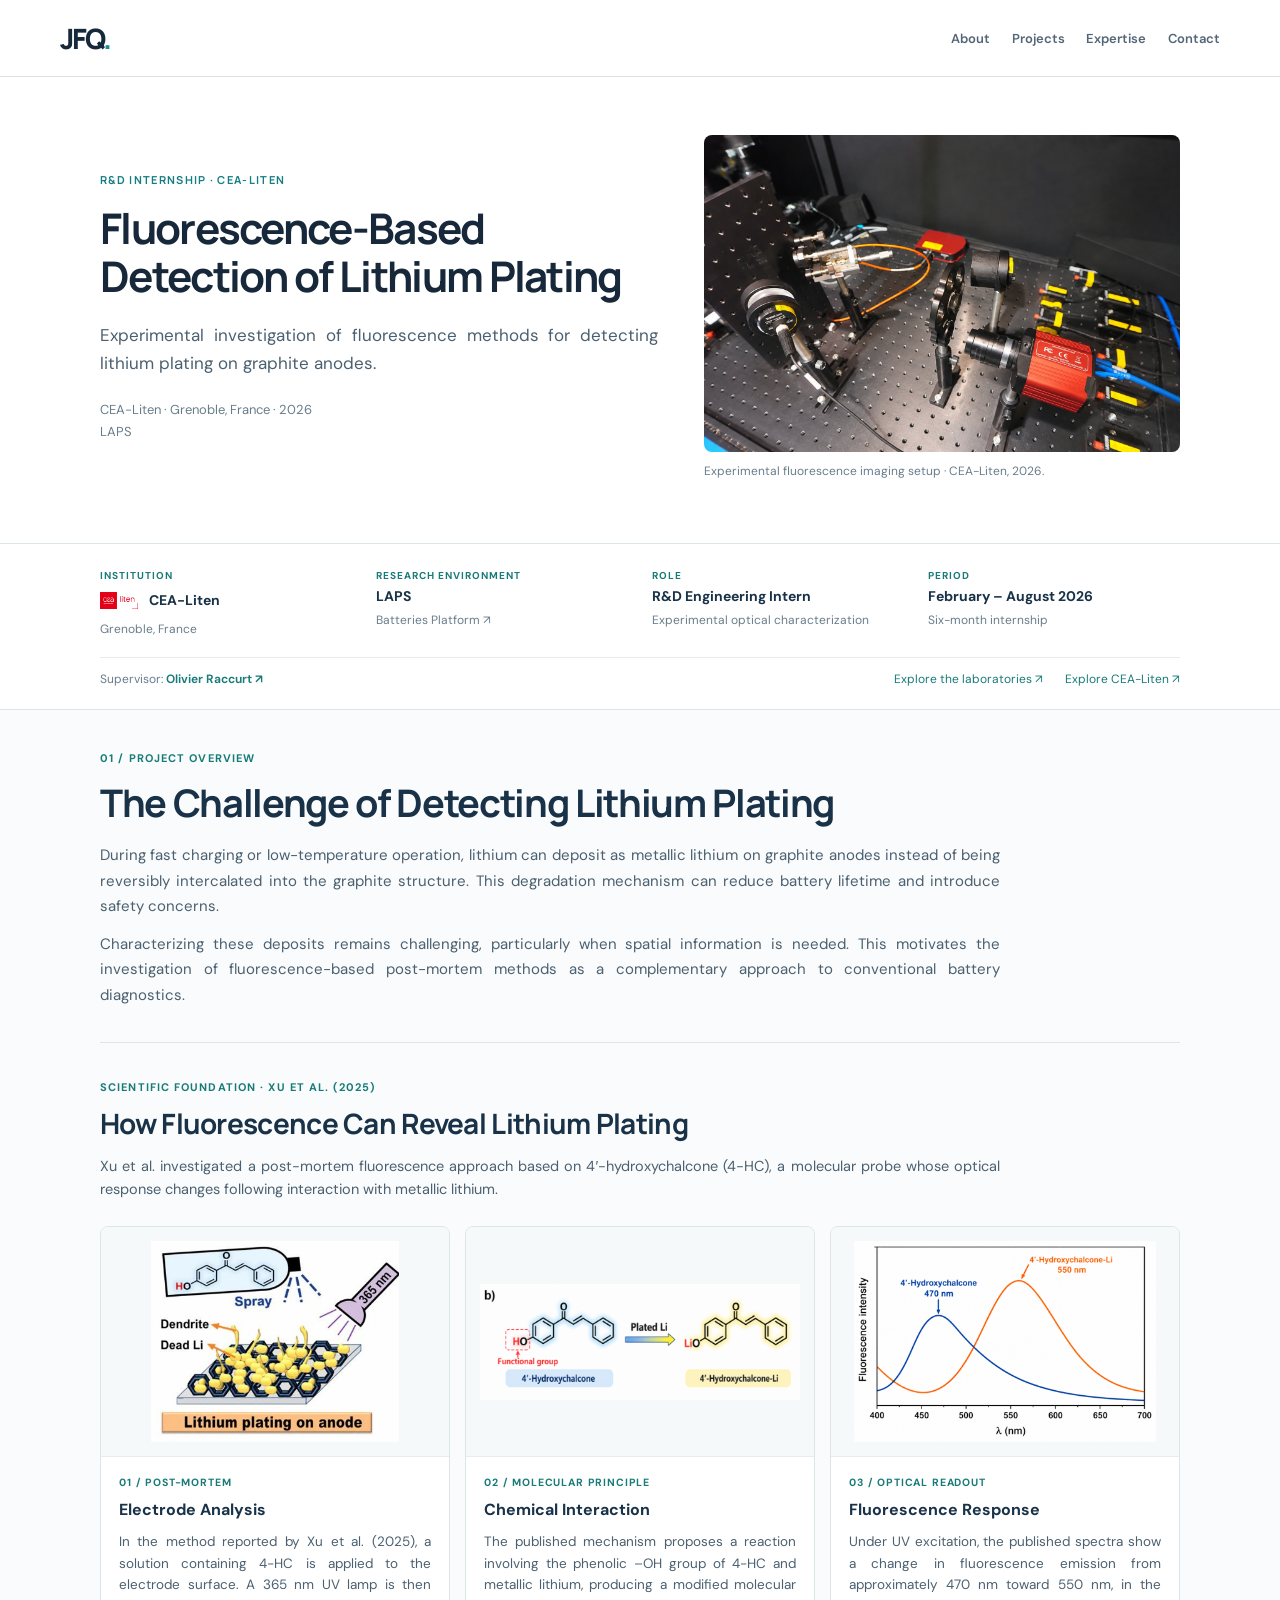
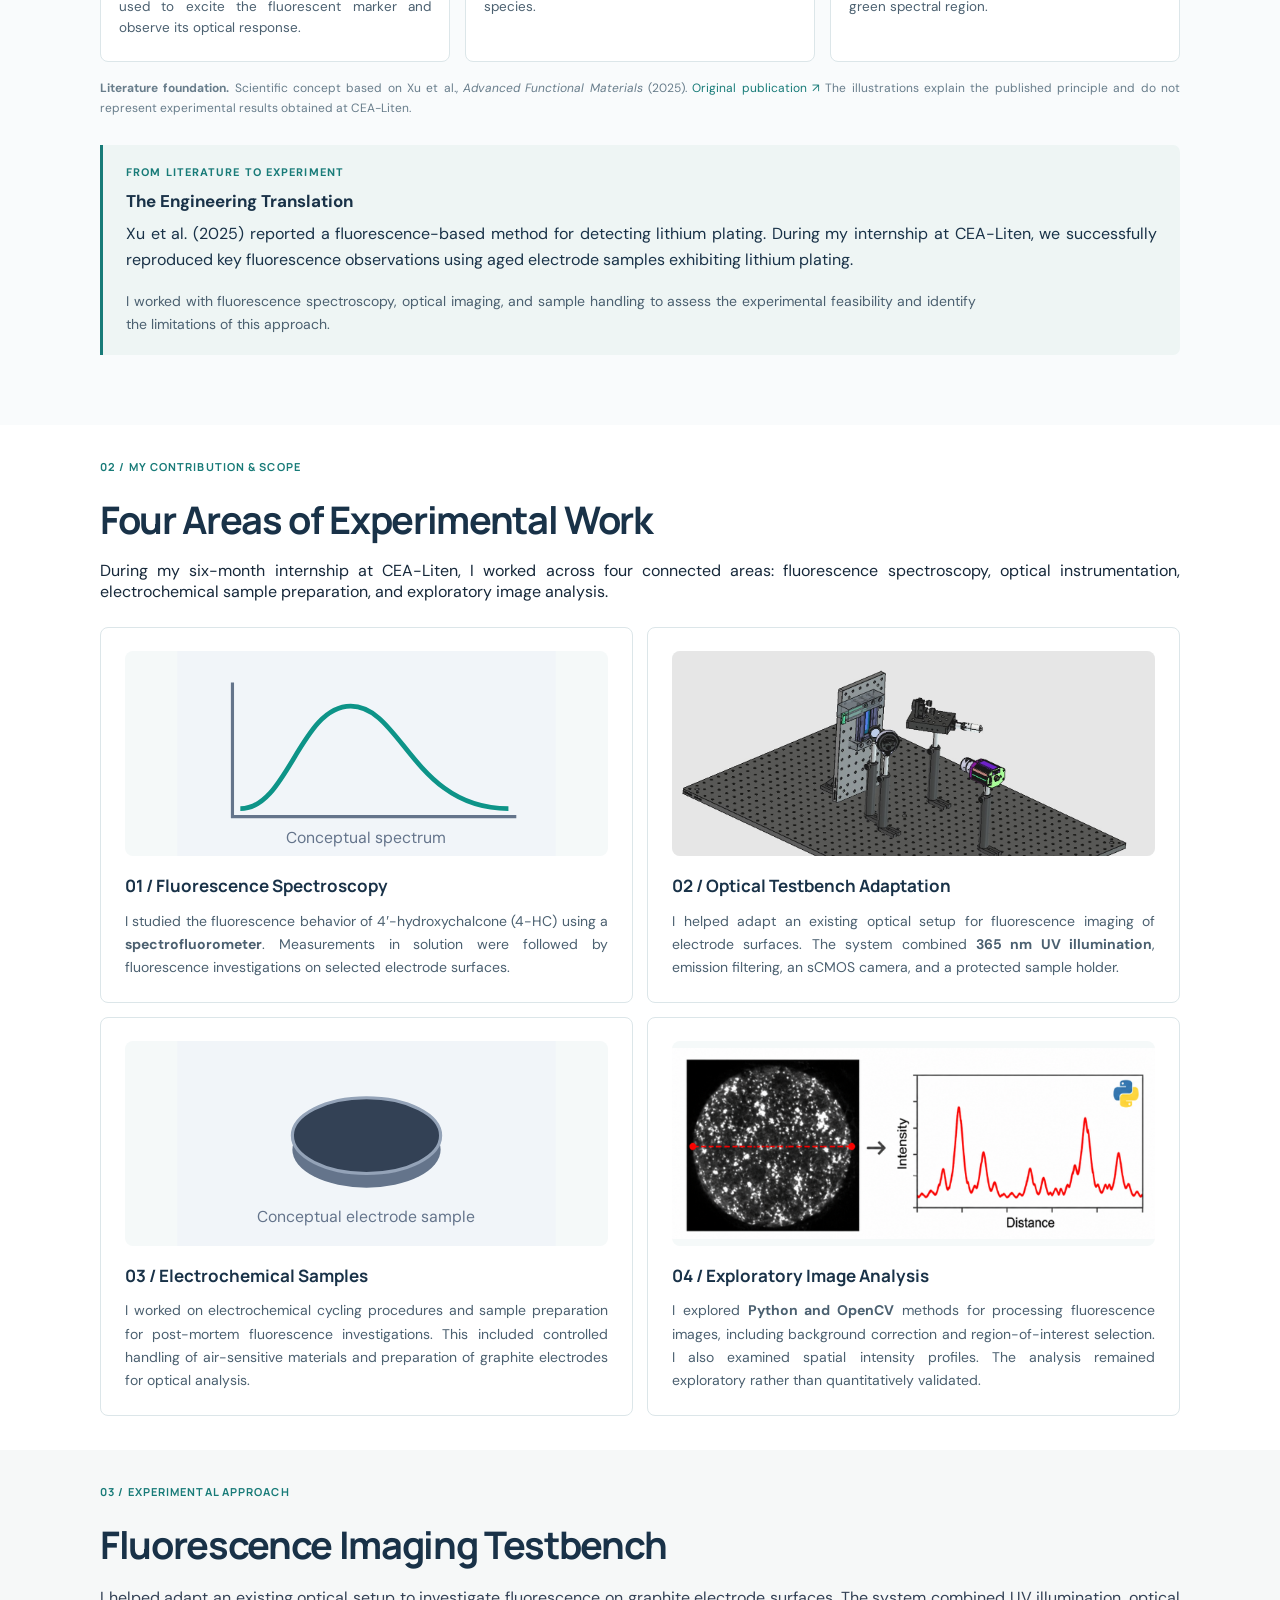
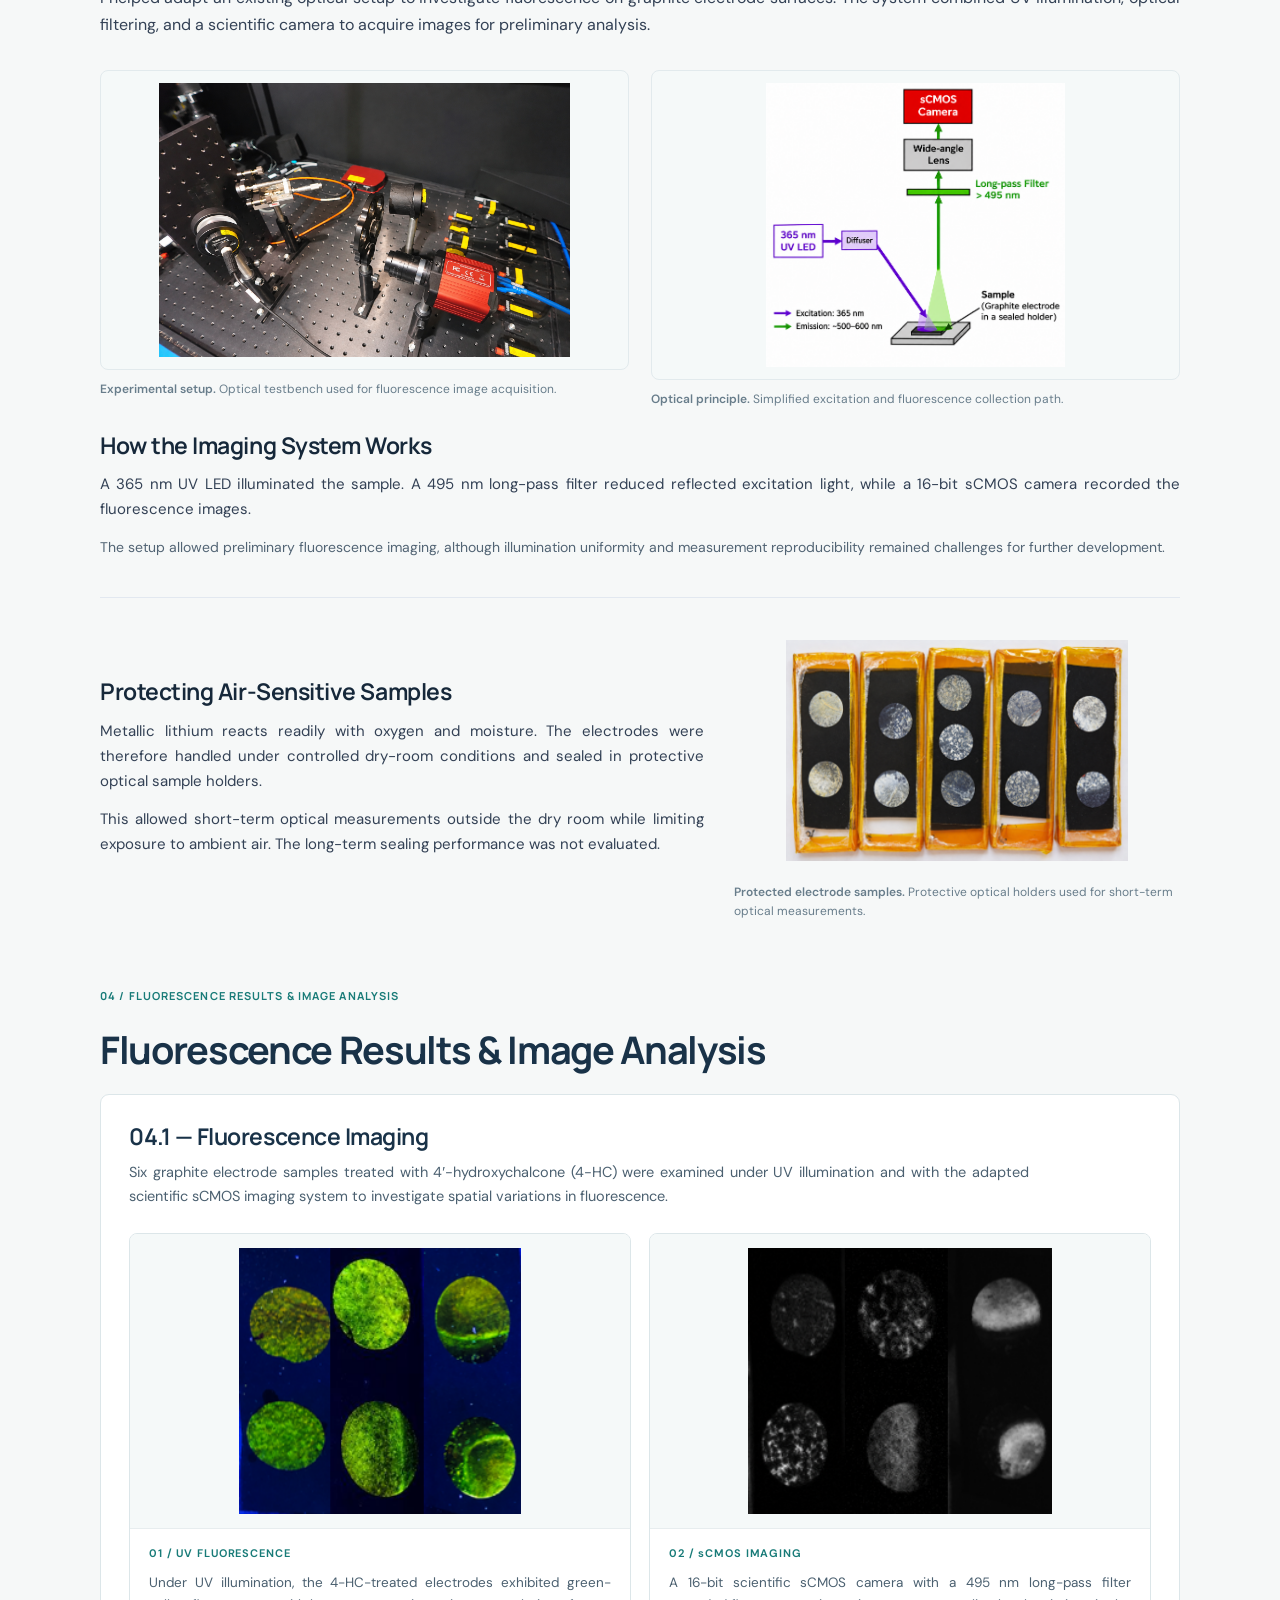
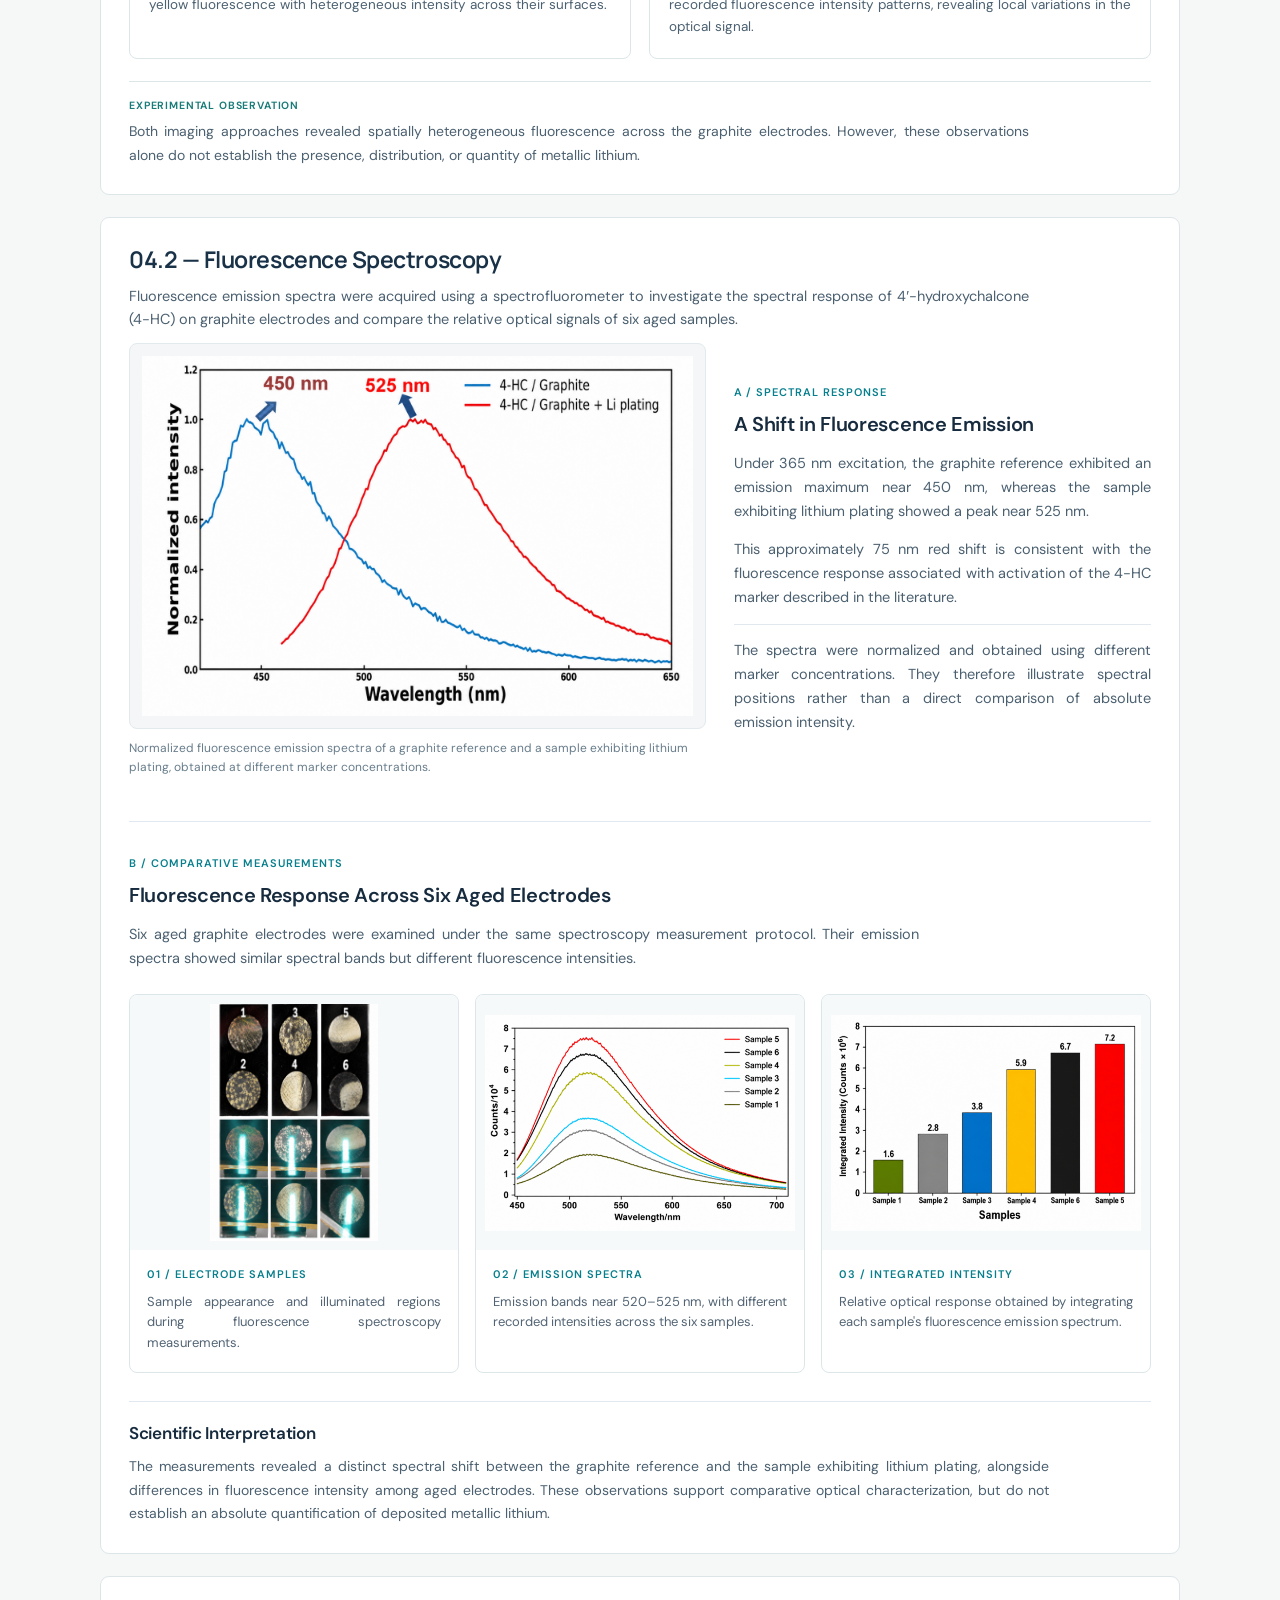
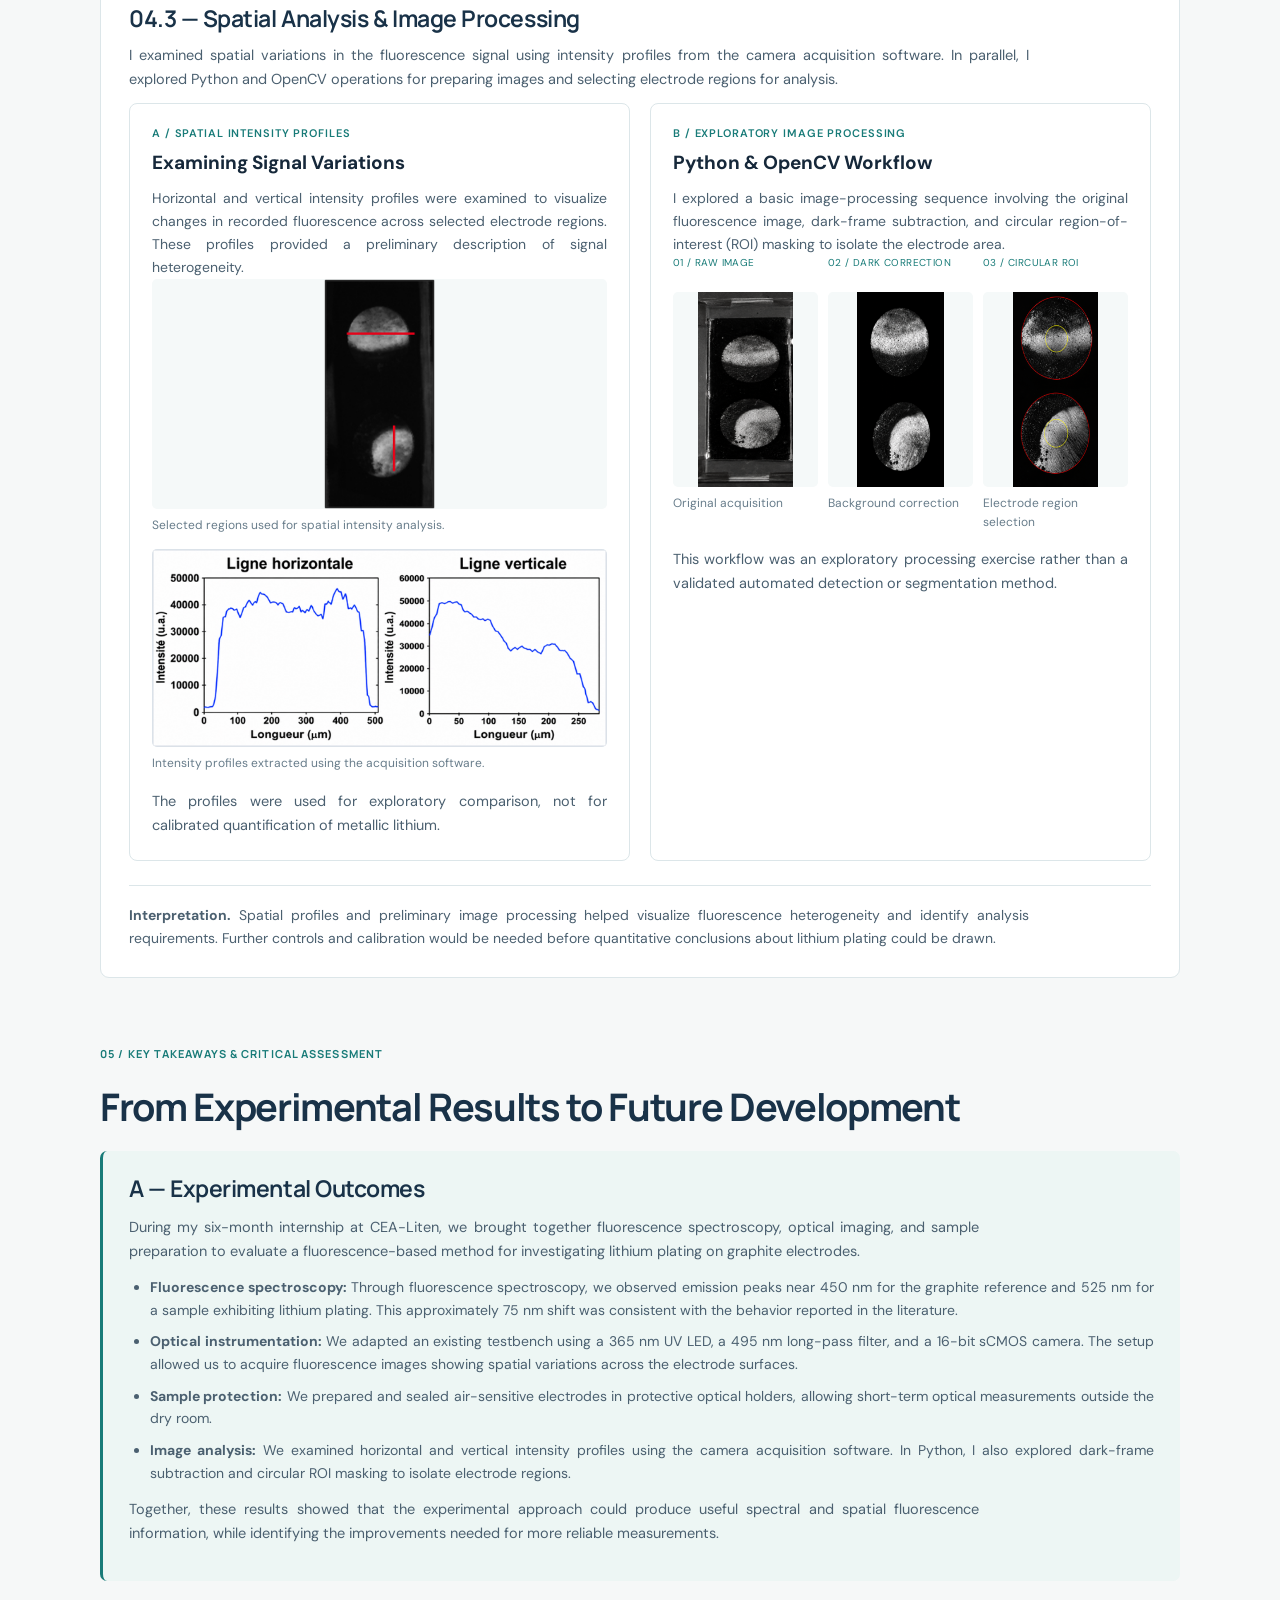
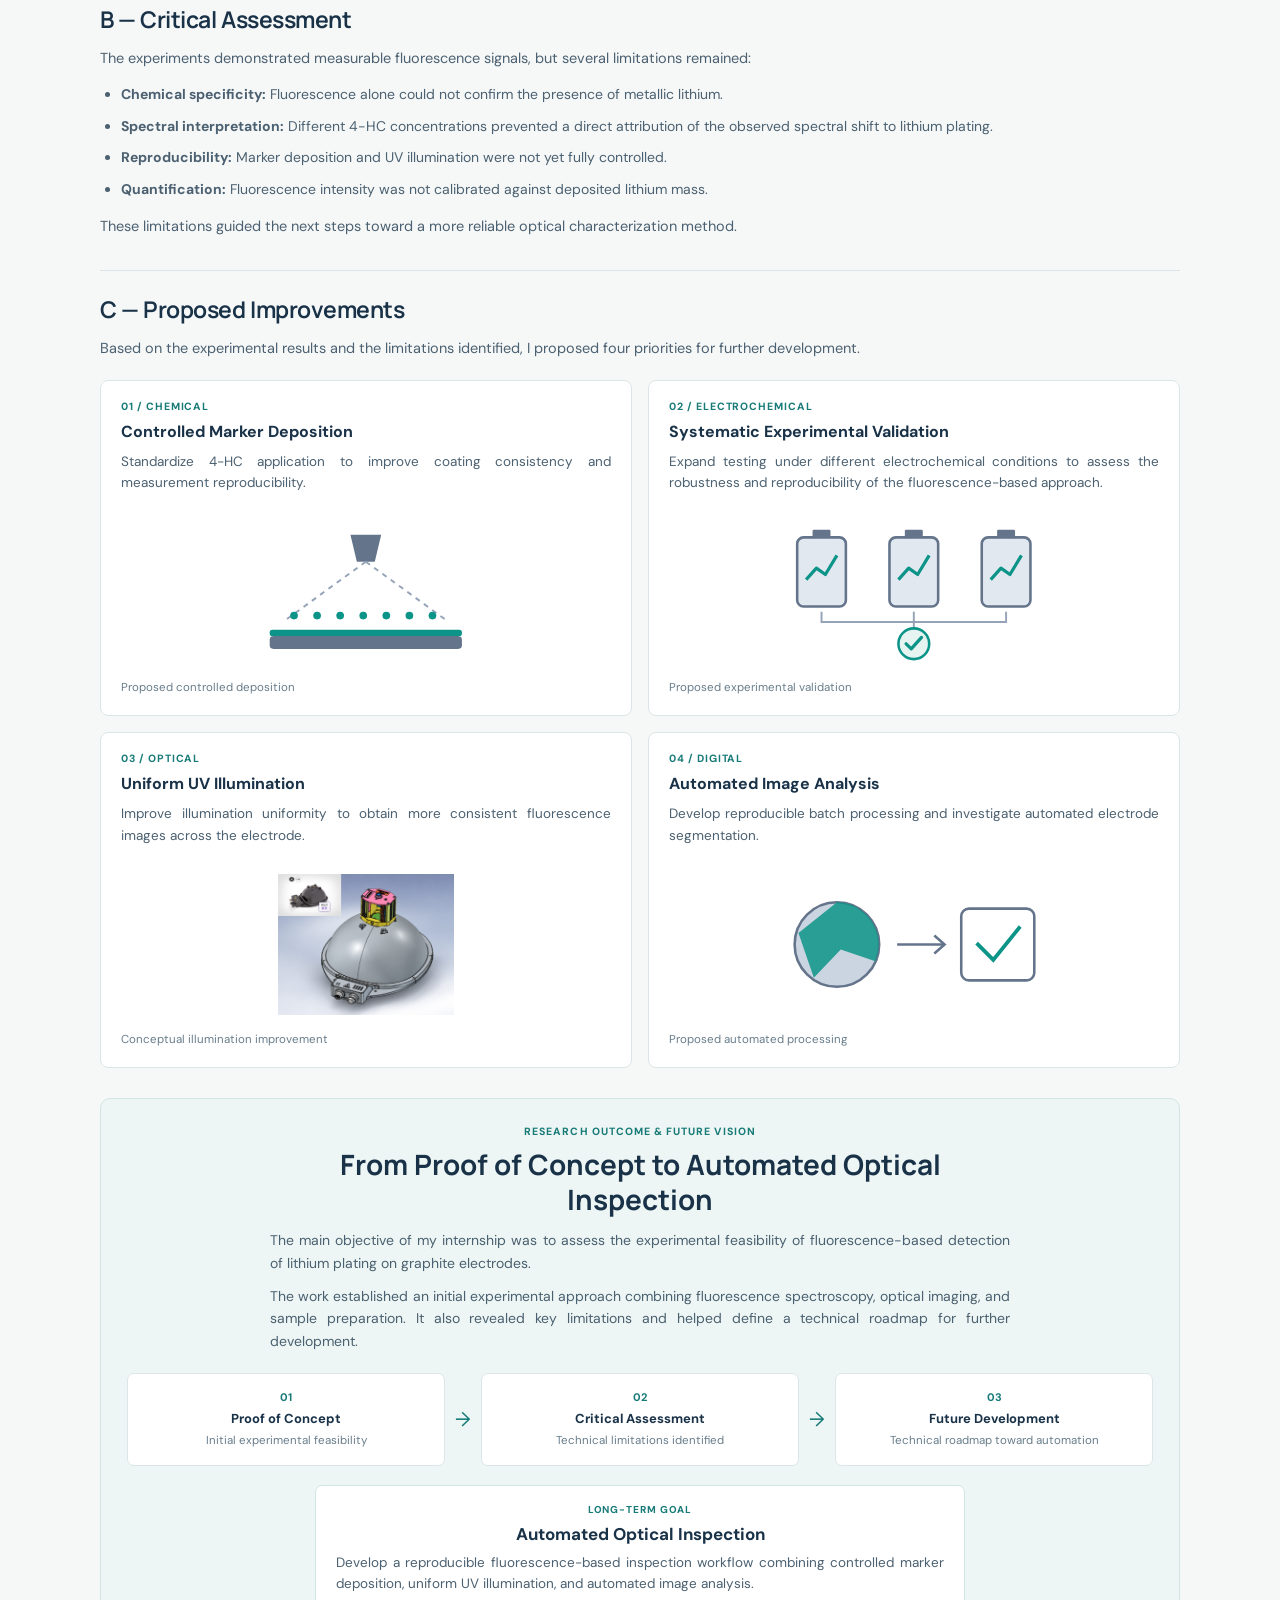
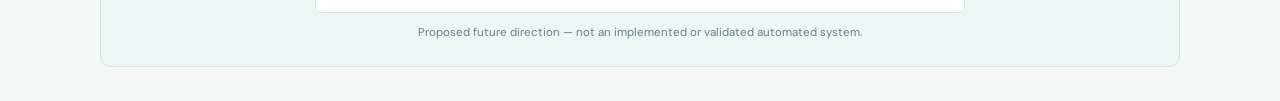
==== commit fd4792a0: "Describe your changes" ====
--- a/projects/cea-liten.html
+++ b/projects/cea-liten.html
@@ -61,7 +61,7 @@
 
                     <p class="project-credits">
                         CEA-Liten · Grenoble, France · 2026<br>
-                        LAPS: Laboratoire d'analyse Multyphysique et securité<br>
+                        LAPS<br>
                     </p>
 
                 </div>
@@ -433,9 +433,14 @@
                     <article class="contribution-card">
 
                         <div class="contribution-card__image">
-                            <img src="../assets/images/cea-liten/contribution-spectroscopy.png"
-                                alt="Glass vials containing solutions prepared for fluorescence investigations"
-                                loading="lazy">
+                            <svg viewBox="0 0 240 130" width="100%" height="100%" role="img"
+                                aria-label="Conceptual fluorescence spectroscopy diagram">
+                                <rect width="240" height="130" fill="#f1f5f9" />
+                                <path d="M35 20 V105 H215" fill="none" stroke="#64748b" stroke-width="2" />
+                                <path d="M40 100 C70 100 78 35 110 35 S150 100 210 100" fill="none" stroke="#0d9488"
+                                    stroke-width="3" /><text x="120" y="122" text-anchor="middle" font-size="10"
+                                    fill="#64748b">Conceptual spectrum</text>
+                            </svg>
                         </div>
 
                         <div class="contribution-card__content">
@@ -444,8 +449,8 @@
 
                             <p>
                                 I studied the fluorescence behavior of
-                                4′-hydroxychalcone (4-HC) using an
-                                <strong> spectrofluorometer</strong>.
+                                4′-hydroxychalcone (4-HC) using a
+                                <strong>spectrofluorometer</strong>.
                                 Measurements in solution were followed by
                                 fluorescence investigations on selected
                                 electrode surfaces.
@@ -489,9 +494,14 @@
                     <article class="contribution-card">
 
                         <div class="contribution-card__image">
-                            <img src="../assets/images/cea-liten/contribution-samples.png"
-                                alt="Coin cell battery and graphite electrode sample used to illustrate electrochemical sample preparation"
-                                loading="lazy">
+                            <svg viewBox="0 0 240 130" width="100%" height="100%" role="img"
+                                aria-label="Conceptual electrode sample illustration">
+                                <rect width="240" height="130" fill="#f1f5f9" />
+                                <ellipse cx="120" cy="69" rx="47" ry="24" fill="#64748b" />
+                                <ellipse cx="120" cy="60" rx="47" ry="24" fill="#334155" stroke="#94a3b8"
+                                    stroke-width="2" /><text x="120" y="115" text-anchor="middle" font-size="10"
+                                    fill="#64748b">Conceptual electrode sample</text>
+                            </svg>
                         </div>
 
                         <div class="contribution-card__content">
@@ -626,7 +636,7 @@
                             A 365 nm UV LED illuminated the sample.
                             A 495 nm long-pass filter reduced reflected
                             excitation light, while a 16-bit sCMOS
-                            camera (Thorlabs CS2100M) recorded
+                            camera recorded
                             the fluorescence images.
                         </p>
 
@@ -662,7 +672,7 @@
                             oxygen and moisture. The electrodes
                             were therefore handled under controlled
                             dry-room conditions and sealed in
-                            holders with quartz windows.
+                            protective optical sample holders.
                         </p>
 
                         <p>
@@ -682,12 +692,12 @@
 
                         <div class="approach-figure__image">
                             <img src="../assets/images/cea-liten/encapsulated-electrode-v2.png"
-                                alt="Electrode samples enclosed in sealed holders with quartz windows" loading="lazy">
+                                alt="Electrode samples enclosed in protective optical holders" loading="lazy">
                         </div>
 
                         <figcaption>
                             <strong>Protected electrode samples.</strong>
-                            Quartz-window holders used for
+                            Protective optical holders used for
                             short-term optical measurements.
                         </figcaption>
 
@@ -807,8 +817,8 @@
                     <h3>04.2 — Fluorescence Spectroscopy</h3>
 
                     <p class="spectroscopy-intro">
-                        Fluorescence emission spectra were acquired using an
-                        Edinburgh Instruments spectrofluorometer
+                        Fluorescence emission spectra were acquired using a
+                        spectrofluorometer
                         to investigate the spectral response of
                         4′-hydroxychalcone (4-HC) on graphite electrodes
                         and compare the relative optical signals of
@@ -1106,7 +1116,7 @@
 
                 <!-- A / Experimental achievements -->
                 <div class="takeaways-outcome">
-                    <h3>A — Where We Got</h3>
+                    <h3>A — Experimental Outcomes</h3>
 
                     <p>
                         During my six-month internship at CEA-Liten, we
@@ -1119,7 +1129,7 @@
                     <ul>
                         <li>
                             <strong>Fluorescence spectroscopy:</strong>
-                            Using the Edinburgh Instruments, we
+                            Through fluorescence spectroscopy, we
                             observed emission peaks near 450 nm for the
                             graphite reference and 525 nm for a sample
                             exhibiting lithium plating. This approximately
@@ -1131,7 +1141,7 @@
                             <strong>Optical instrumentation:</strong>
                             We adapted an existing testbench using a
                             365 nm UV LED, a 495 nm long-pass filter,
-                            and a 16-bit Thorlabs sCMOS camera.
+                            and a 16-bit sCMOS camera.
                             The setup allowed us to acquire fluorescence
                             images showing spatial variations across
                             the electrode surfaces.
@@ -1140,7 +1150,7 @@
                         <li>
                             <strong>Sample protection:</strong>
                             We prepared and sealed air-sensitive electrodes
-                            in quartz-window holders, allowing short-term
+                            in protective optical holders, allowing short-term
                             optical measurements outside the dry room.
                         </li>
 
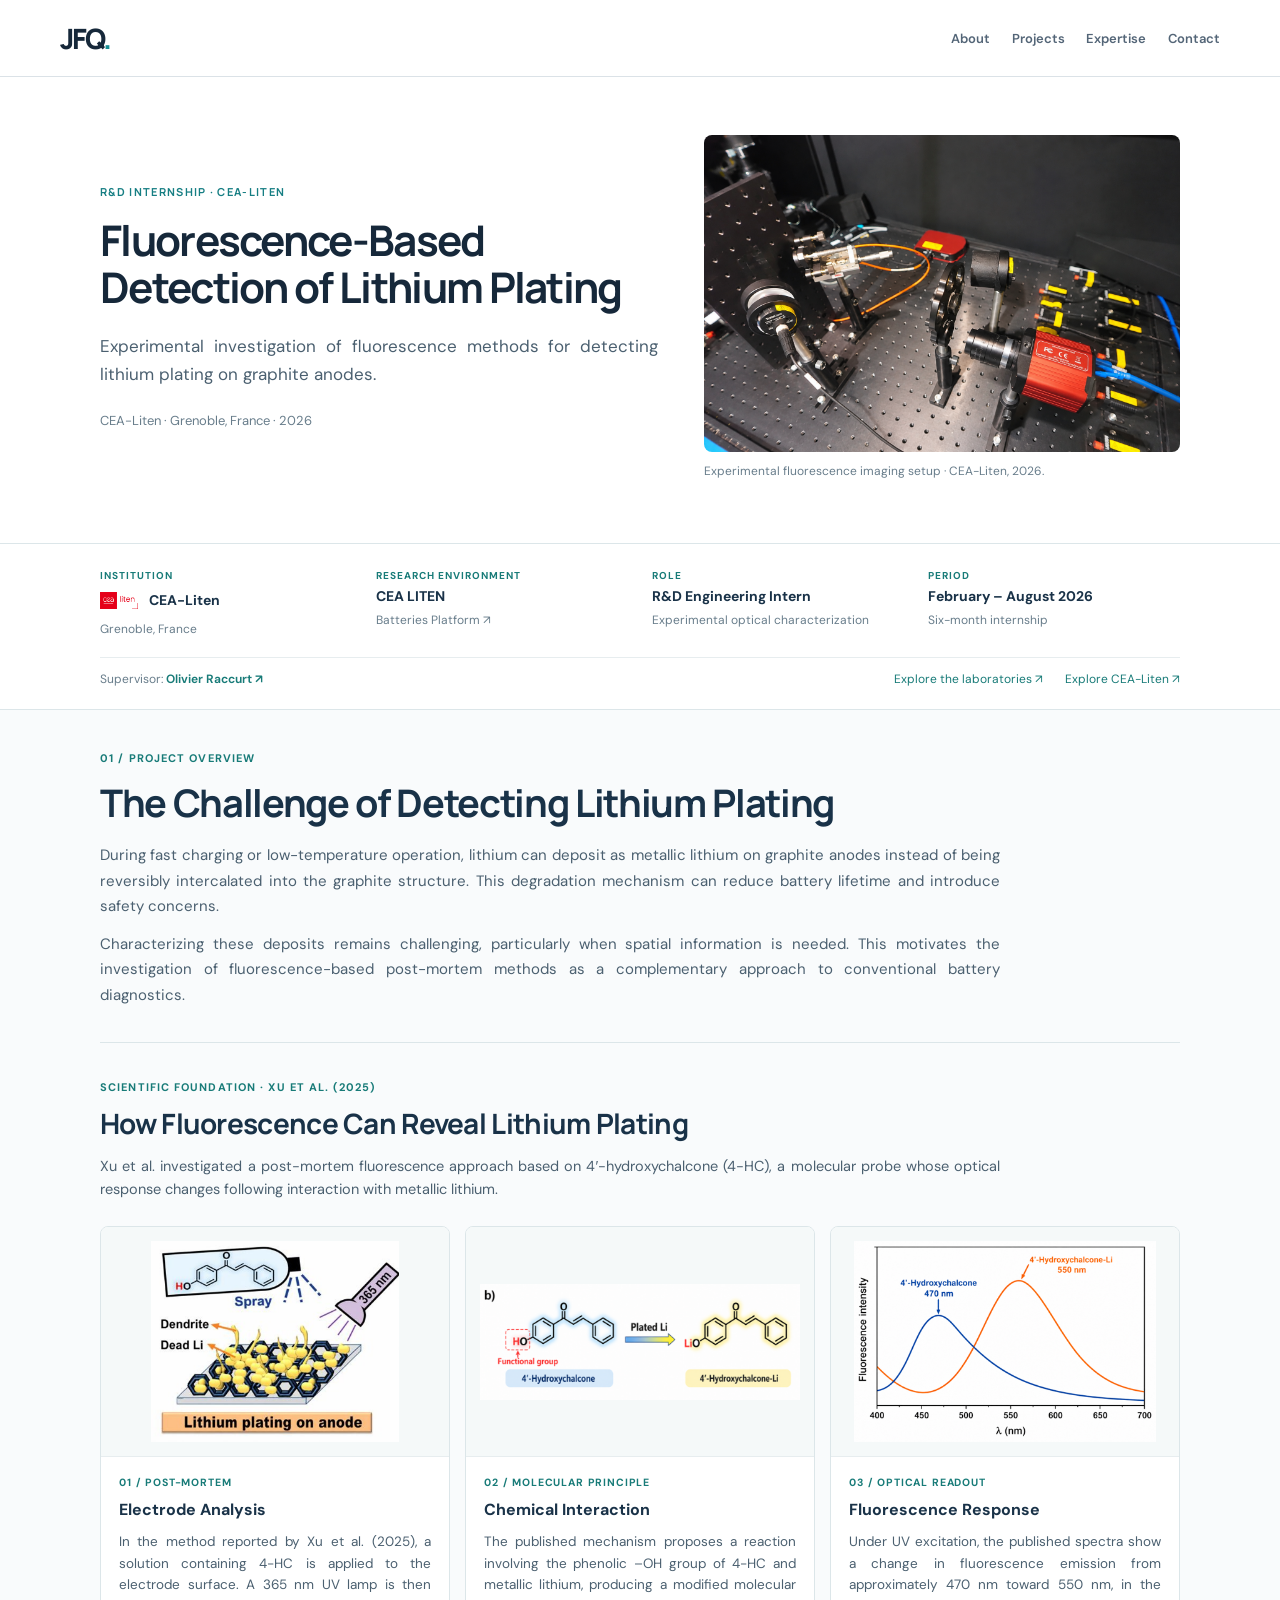
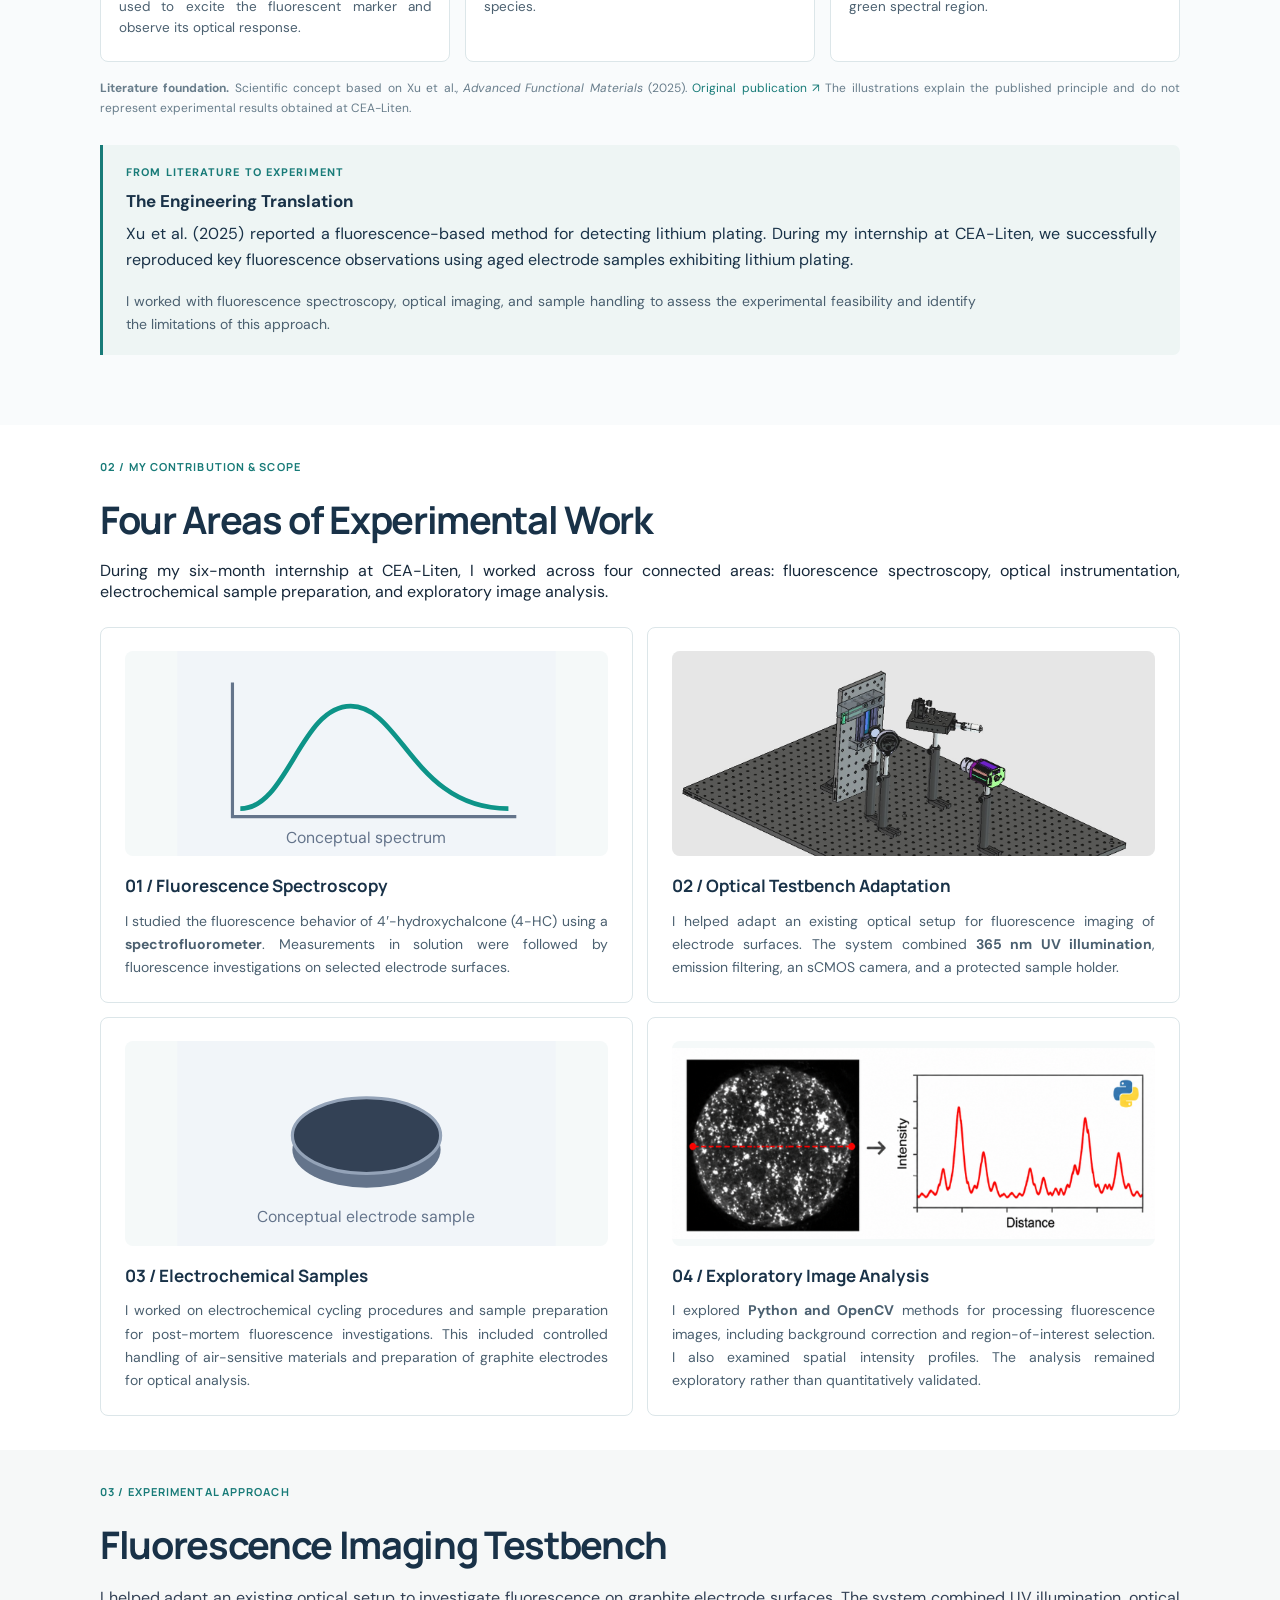
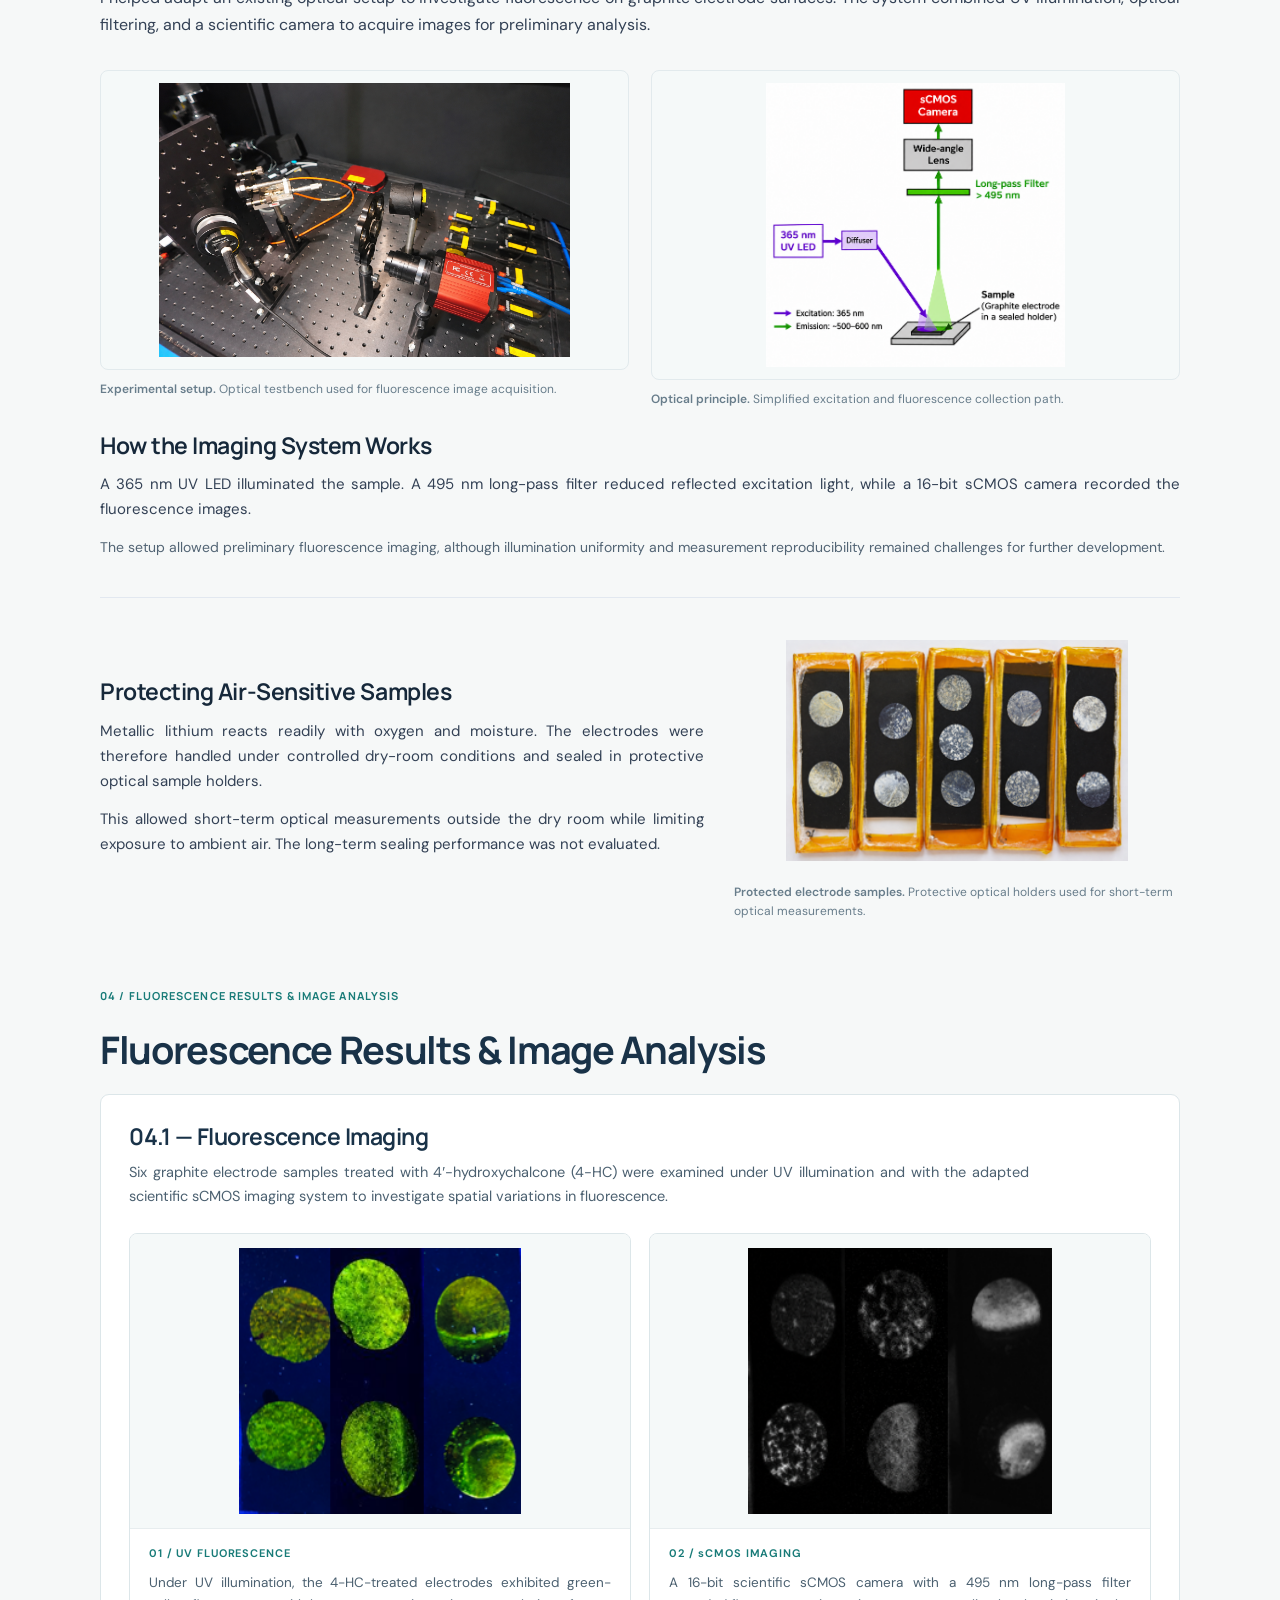
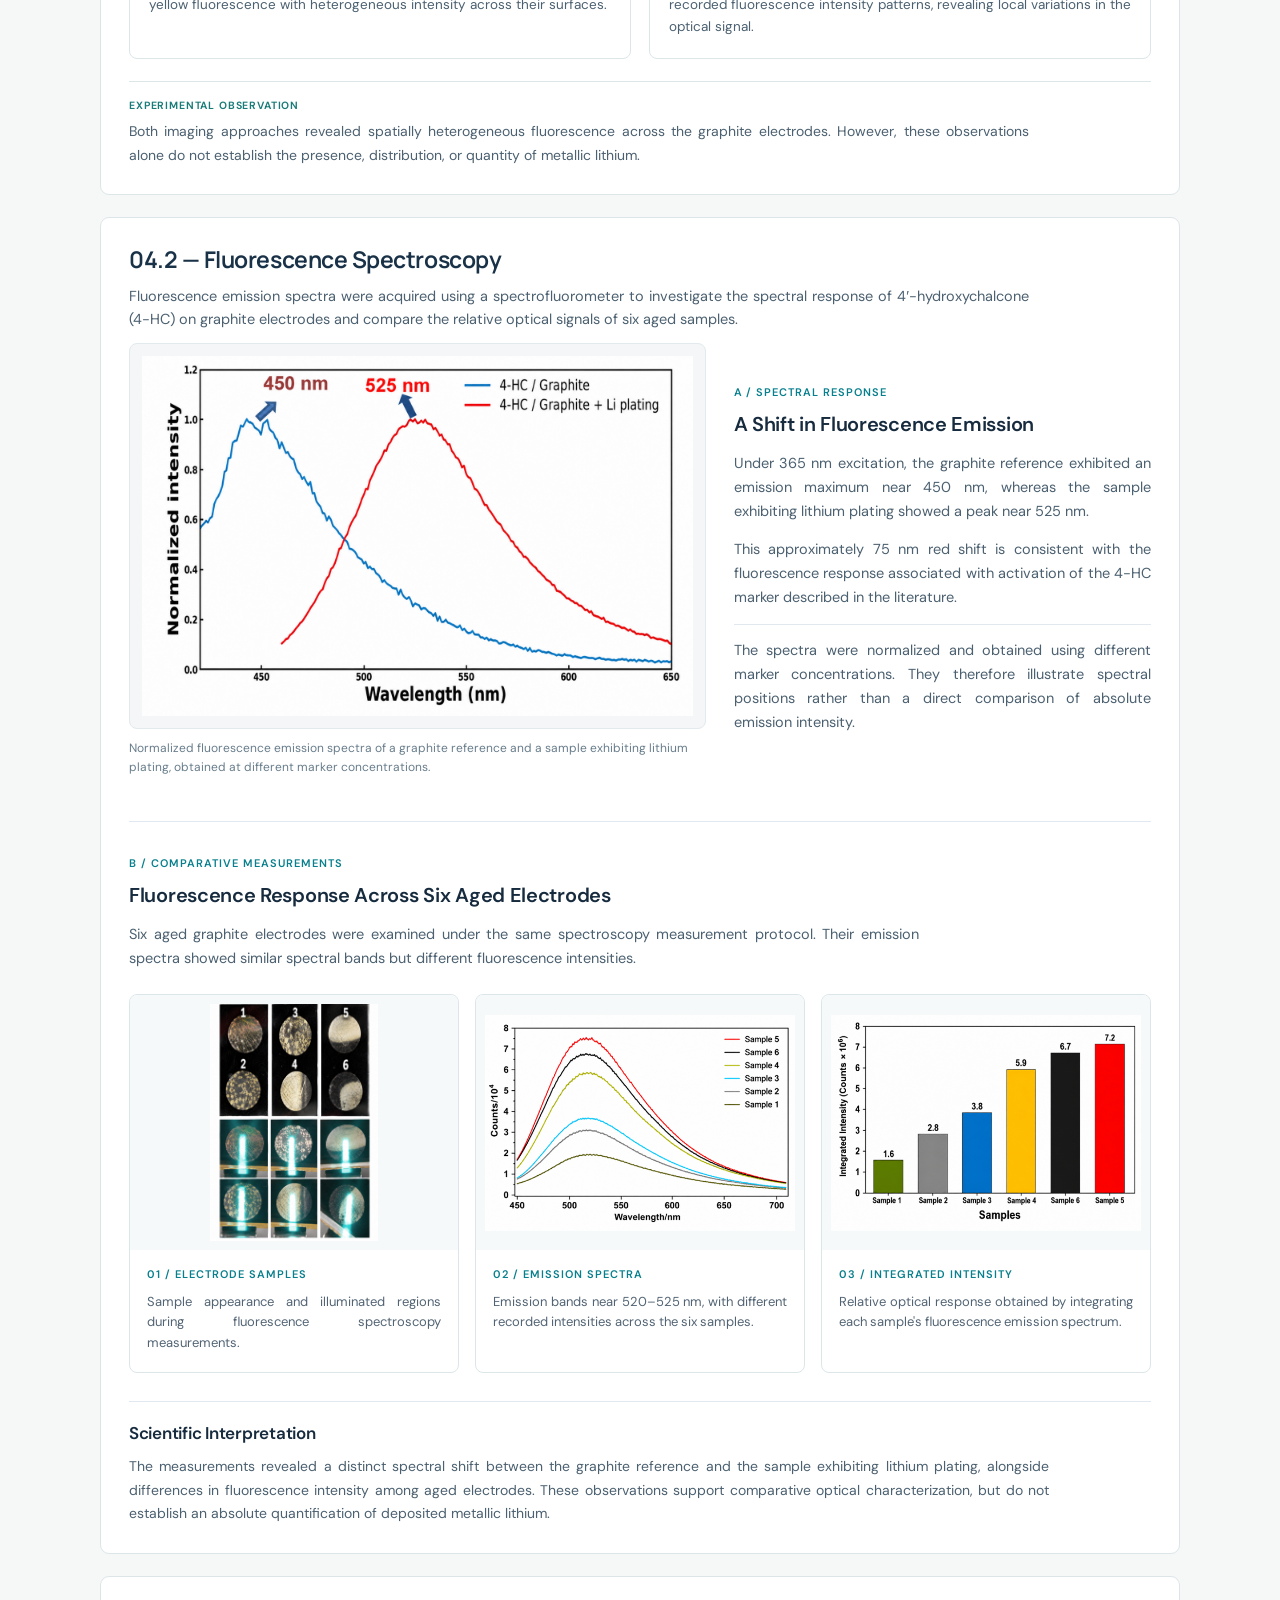
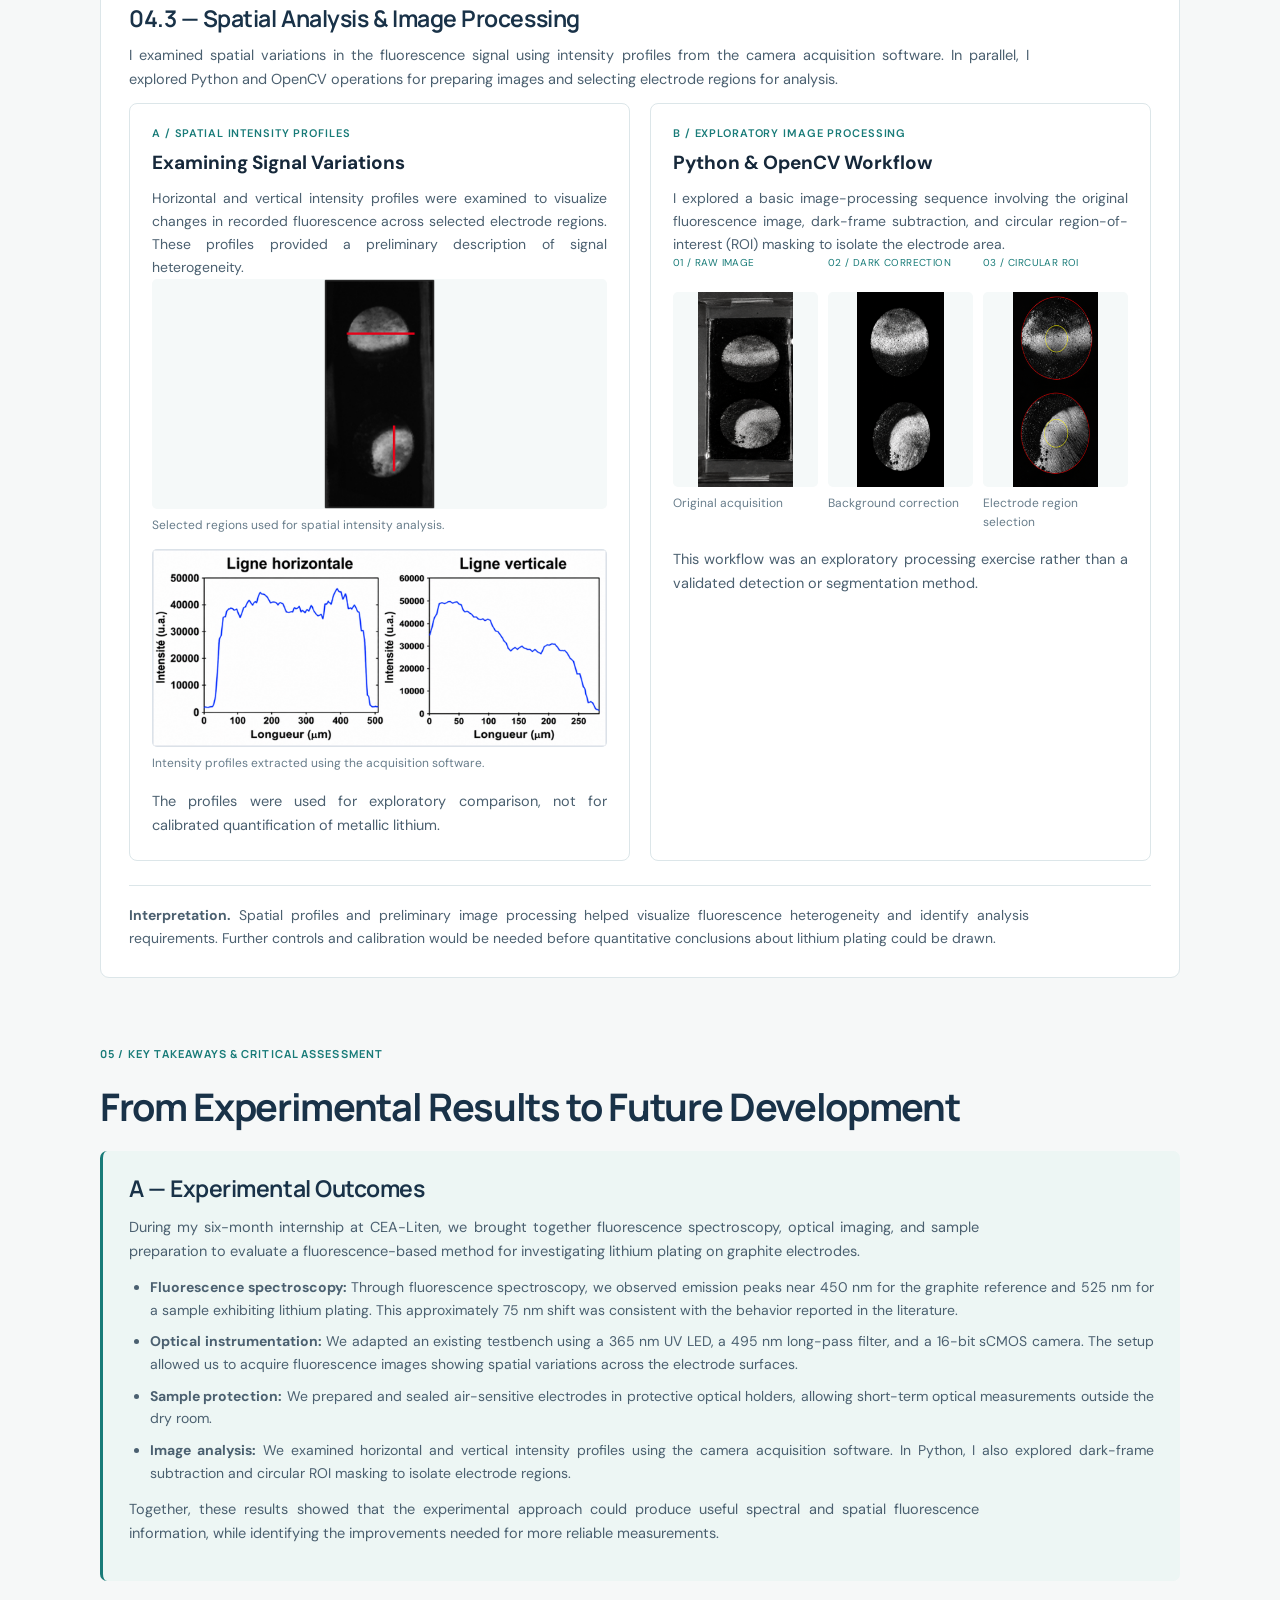
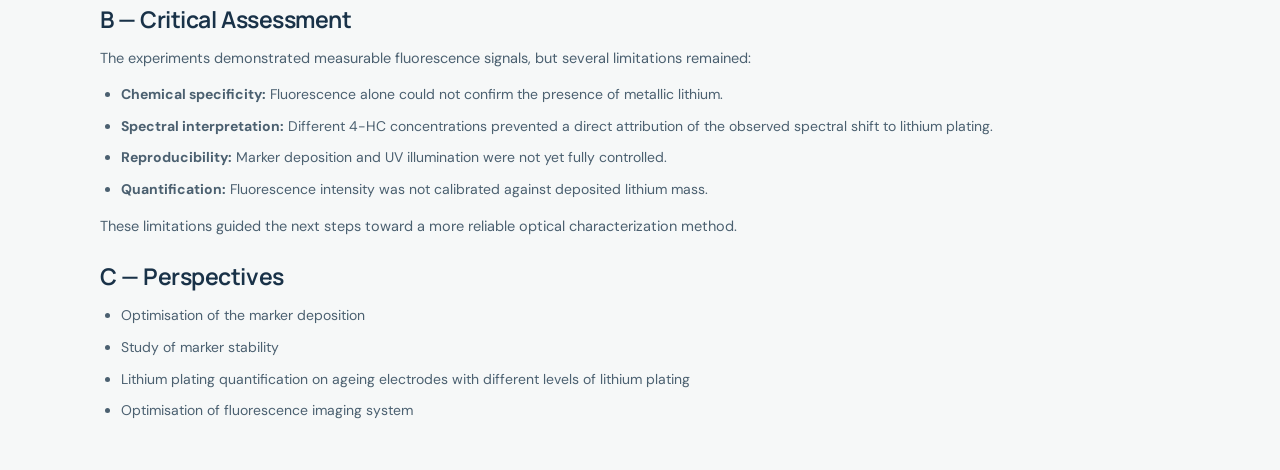
==== commit d7b673a3: "Layout changes" ====
--- a/projects/cea-liten.html
+++ b/projects/cea-liten.html
@@ -61,7 +61,6 @@
 
                     <p class="project-credits">
                         CEA-Liten · Grenoble, France · 2026<br>
-                        LAPS<br>
                     </p>
 
                 </div>
@@ -117,7 +116,7 @@
                             Research Environment
                         </span>
 
-                        <strong>LAPS</strong>
+                        <strong>CEA LITEN</strong>
 
                         <a class="cea-project-brief__platform"
                             href="https://liten.cea.fr/cea-tech/liten/english/Pages/Work-with-us/Technology-platforms/Batteries.aspx"
@@ -1076,7 +1075,7 @@
                             </div>
                             <p class="spatial-panel__caption">
                                 This workflow was an exploratory processing exercise rather than a
-                                validated automated detection or segmentation method.
+                                validated detection or segmentation method.
                             </p>
                         </article>
                     </div>
@@ -1100,8 +1099,6 @@
 
             </div>
         </section>
-
-
         <!-- ==========================================
      05 / KEY TAKEAWAYS & CRITICAL ASSESSMENT
      ========================================== -->
@@ -1213,266 +1210,17 @@
                     </p>
                 </div>
 
-                <!-- C / Proposed roadmap -->
-
-                <!-- C / Proposed Improvements -->
-
-                <div class="takeaway-block takeaway-roadmap">
-
-                    <h3>C — Proposed Improvements</h3>
-
-                    <p>
-                        Based on the experimental results and the limitations identified,
-                        I proposed four priorities for further development.
-                    </p>
-
-                    <div class="improvement-grid">
-
-                        <!-- 01 / CHEMICAL -->
-                        <article class="improvement-card">
-
-                            <span class="improvement-number">01 / CHEMICAL</span>
-
-                            <h4>Controlled Marker Deposition</h4>
-
-                            <p>
-                                Standardize 4-HC application to improve coating
-                                consistency and measurement reproducibility.
-                            </p>
-
-                            <div class="improvement-visual chemical-visual" role="img"
-                                aria-label="Conceptual diagram of uniform marker deposition">
-
-                                <svg viewBox="0 0 240 110" aria-hidden="true">
-
-                                    <path d="M108 10 H132 L127 31 H113 Z" fill="#64748b" />
-
-                                    <path d="M120 31 L58 76 M120 31 L182 76" fill="none" stroke="#94a3b8"
-                                        stroke-width="1.5" stroke-dasharray="4 4" />
-
-                                    <g fill="#0d9488">
-                                        <circle cx="64" cy="73" r="3" />
-                                        <circle cx="82" cy="73" r="3" />
-                                        <circle cx="100" cy="73" r="3" />
-                                        <circle cx="118" cy="73" r="3" />
-                                        <circle cx="136" cy="73" r="3" />
-                                        <circle cx="154" cy="73" r="3" />
-                                        <circle cx="172" cy="73" r="3" />
-                                    </g>
-
-                                    <rect x="45" y="84" width="150" height="5" rx="2" fill="#0d9488" />
-
-                                    <rect x="45" y="89" width="150" height="10" rx="3" fill="#64748b" />
-
-                                </svg>
-                            </div>
-
-                            <span class="improvement-caption">
-                                Proposed controlled deposition
-                            </span>
-
-                        </article>
-
-
-                        <!-- 02 / ELECTROCHEMICAL -->
-                        <article class="improvement-card">
-
-                            <span class="improvement-number">02 / ELECTROCHEMICAL</span>
-
-                            <h4>Systematic Experimental Validation</h4>
-
-                            <p>
-                                Expand testing under different electrochemical
-                                conditions to assess the robustness and
-                                reproducibility of the fluorescence-based approach.
-                            </p>
-
-                            <div class="improvement-visual electrochemical-visual" role="img"
-                                aria-label="Conceptual illustration of experimental validation">
-
-                                <svg viewBox="0 0 240 110" aria-hidden="true">
-
-                                    <!-- Generic experimental samples -->
-                                    <g fill="#e2e8f0" stroke="#64748b" stroke-width="2">
-                                        <rect x="29" y="12" width="38" height="54" rx="5" />
-                                        <rect x="101" y="12" width="38" height="54" rx="5" />
-                                        <rect x="173" y="12" width="38" height="54" rx="5" />
-                                    </g>
-
-                                    <!-- Battery terminals -->
-                                    <g fill="#64748b">
-                                        <rect x="41" y="6" width="14" height="6" rx="1" />
-                                        <rect x="113" y="6" width="14" height="6" rx="1" />
-                                        <rect x="185" y="6" width="14" height="6" rx="1" />
-                                    </g>
-
-                                    <!-- Conceptual measurement signals -->
-                                    <g fill="none" stroke="#0d9488" stroke-width="2.5" stroke-linejoin="round">
-
-                                        <path d="M36 45 L44 36 L51 41 L60 26" />
-                                        <path d="M108 45 L116 36 L123 41 L132 26" />
-                                        <path d="M180 45 L188 36 L195 41 L204 26" />
-
-                                    </g>
-
-                                    <!-- Validation workflow -->
-                                    <g fill="none" stroke="#94a3b8" stroke-width="1.5">
-                                        <path d="M48 70 V78 H192 V70" />
-                                        <path d="M120 70 V84" />
-                                    </g>
-
-                                    <!-- Validation symbol -->
-                                    <circle cx="120" cy="95" r="12" fill="#e6f4f1" stroke="#0d9488" stroke-width="2" />
-
-                                    <path d="M114 95 L118 99 L126 90" fill="none" stroke="#0d9488" stroke-width="2.5"
-                                        stroke-linecap="round" stroke-linejoin="round" />
-
-                                </svg>
-                            </div>
-
-                            <span class="improvement-caption">
-                                Proposed experimental validation
-                            </span>
-
-                        </article>
-
-
-                        <!-- 03 / OPTICAL -->
-                        <article class="improvement-card">
-
-                            <span class="improvement-number">03 / OPTICAL</span>
-
-                            <h4>Uniform UV Illumination</h4>
-
-                            <p>
-                                Improve illumination uniformity to obtain more
-                                consistent fluorescence images across the electrode.
-                            </p>
-
-                            <div class="improvement-visual">
-
-                                <img src="../assets/images/cea-liten/dome-illumination.png"
-                                    alt="Conceptual dome illumination system proposed for more uniform UV excitation"
-                                    loading="lazy">
-
-                            </div>
-
-                            <span class="improvement-caption">
-                                Conceptual illumination improvement
-                            </span>
-
-                        </article>
-
-
-                        <!-- 04 / DIGITAL -->
-                        <article class="improvement-card">
-
-                            <span class="improvement-number">04 / DIGITAL</span>
-
-                            <h4>Automated Image Analysis</h4>
-
-                            <p>
-                                Develop reproducible batch processing and
-                                investigate automated electrode segmentation.
-                            </p>
-
-                            <div class="improvement-visual digital-visual" role="img"
-                                aria-label="Conceptual image segmentation and automated analysis workflow">
-
-                                <svg viewBox="0 0 240 110" aria-hidden="true">
-
-                                    <circle cx="60" cy="55" r="33" fill="#cbd5e1" stroke="#64748b" stroke-width="2" />
-
-                                    <path d="M60 22 A33 33 0 0 1 90 68
-                        L63 59 L42 81 L30 46 Z" fill="#0d9488" opacity="0.85" />
-
-                                    <path d="M107 55 H143" stroke="#64748b" stroke-width="2" />
-
-                                    <path d="M136 48 L144 55 L136 62" fill="none" stroke="#64748b" stroke-width="2" />
-
-                                    <rect x="157" y="27" width="57" height="56" rx="6" fill="none" stroke="#64748b"
-                                        stroke-width="2" />
-
-                                    <path d="M169 54 L182 67 L203 41" fill="none" stroke="#0d9488" stroke-width="3" />
-
-                                </svg>
-                            </div>
-
-                            <span class="improvement-caption">
-                                Proposed automated processing
-                            </span>
-
-                        </article>
-
-                    </div>
-
-                </div>
-
-
-
-                <!-- Long-term Research Vision -->
-                <div class="research-vision">
-
-                    <span class="vision-eyebrow">RESEARCH OUTCOME & FUTURE VISION</span>
-
-                    <h3>From Proof of Concept to Automated Optical Inspection</h3>
-
-                    <p class="vision-intro">
-                        The main objective of my internship was to assess the
-                        experimental feasibility of fluorescence-based detection
-                        of lithium plating on graphite electrodes.
-                    </p>
-
-                    <p class="vision-intro">
-                        The work established an initial experimental approach
-                        combining fluorescence spectroscopy, optical imaging,
-                        and sample preparation. It also revealed key limitations
-                        and helped define a technical roadmap for further development.
-                    </p>
-
-                    <div class="vision-flow">
-
-                        <div class="vision-stage">
-                            <span class="vision-stage-number">01</span>
-                            <strong>Proof of Concept</strong>
-                            <span>Initial experimental feasibility</span>
-                        </div>
-
-                        <span class="vision-flow-arrow" aria-hidden="true">&rarr;</span>
-
-                        <div class="vision-stage">
-                            <span class="vision-stage-number">02</span>
-                            <strong>Critical Assessment</strong>
-                            <span>Technical limitations identified</span>
-                        </div>
-
-                        <span class="vision-flow-arrow" aria-hidden="true">&rarr;</span>
-
-                        <div class="vision-stage">
-                            <span class="vision-stage-number">03</span>
-                            <strong>Future Development</strong>
-                            <span>Technical roadmap toward automation</span>
-                        </div>
-
-                    </div>
-
-                    <div class="vision-goal">
-                        <span class="vision-goal-label">LONG-TERM GOAL</span>
-                        <h4>Automated Optical Inspection</h4>
-                        <p>
-                            Develop a reproducible fluorescence-based inspection
-                            workflow combining controlled marker deposition,
-                            uniform UV illumination, and automated image analysis.
-                        </p>
-                    </div>
-
-                    <p class="vision-disclaimer">
-                        Proposed future direction — not an implemented or
-                        validated automated system.
-                    </p>
-
-                </div>
-
+                <!-- C / Perspectives -->
+                <div class="takeaways-assessment">
+                    <h3>C — Perspectives</h3>
+                    <ul>
+                        <li>Optimisation of the marker deposition</li>
+                        <li>Study of marker stability</li>
+                        <li>Lithium plating quantification on ageing electrodes with different levels of lithium plating
+                        </li>
+                        <li>Optimisation of fluorescence imaging system</li>
+                    </ul>
+                </div>
 
             </div>
         </section>
